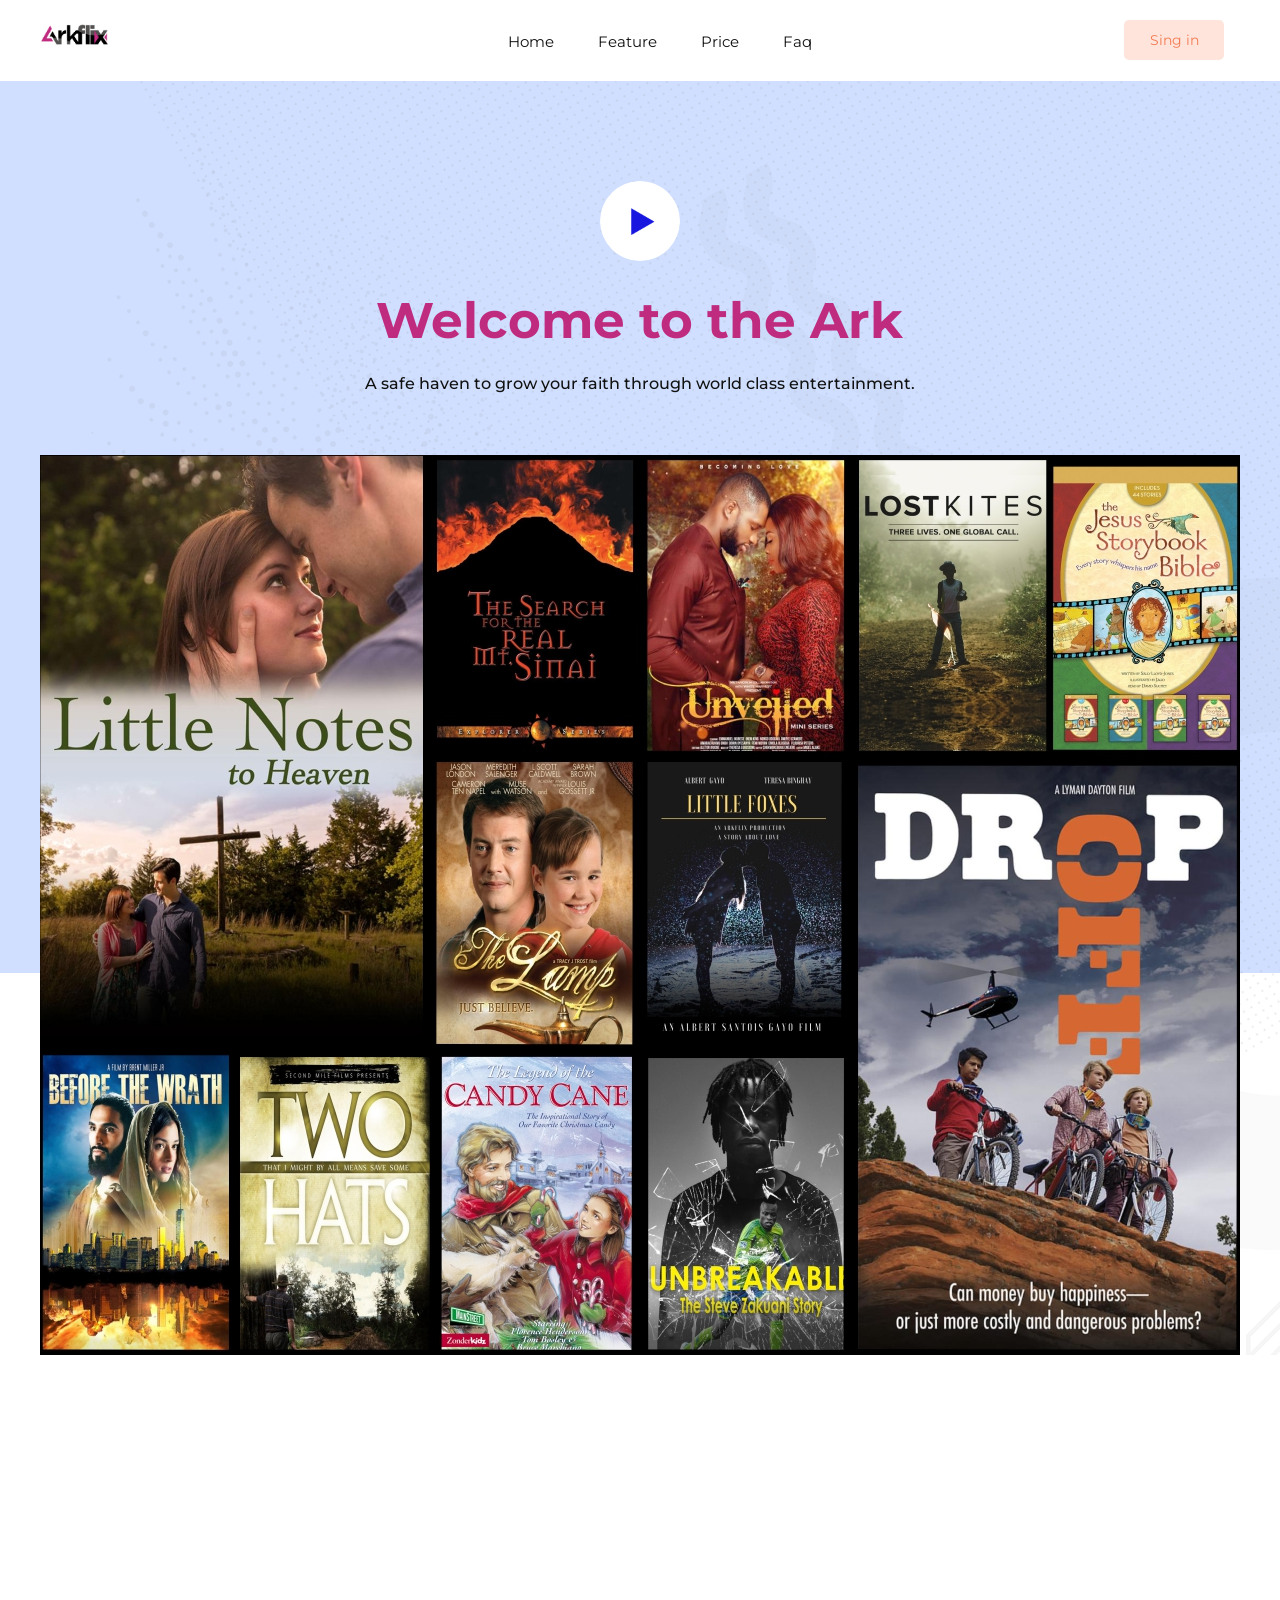
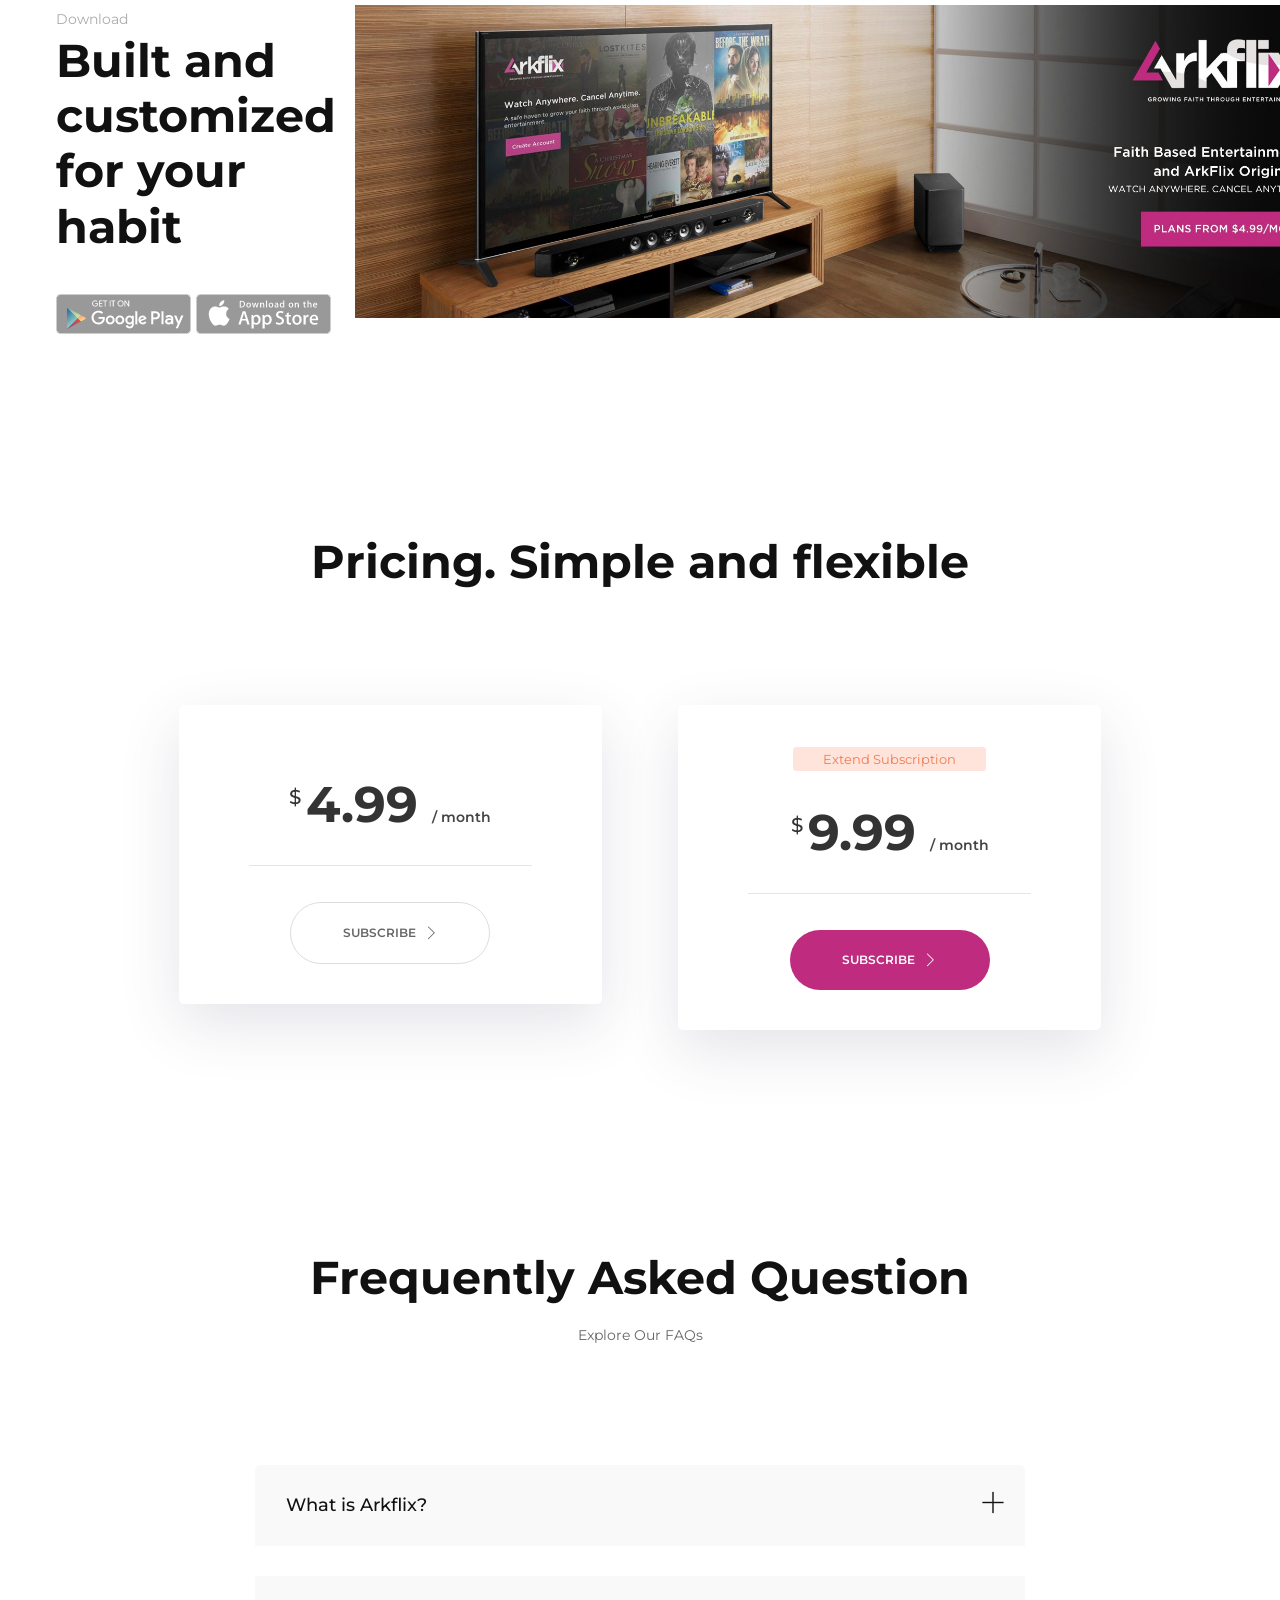
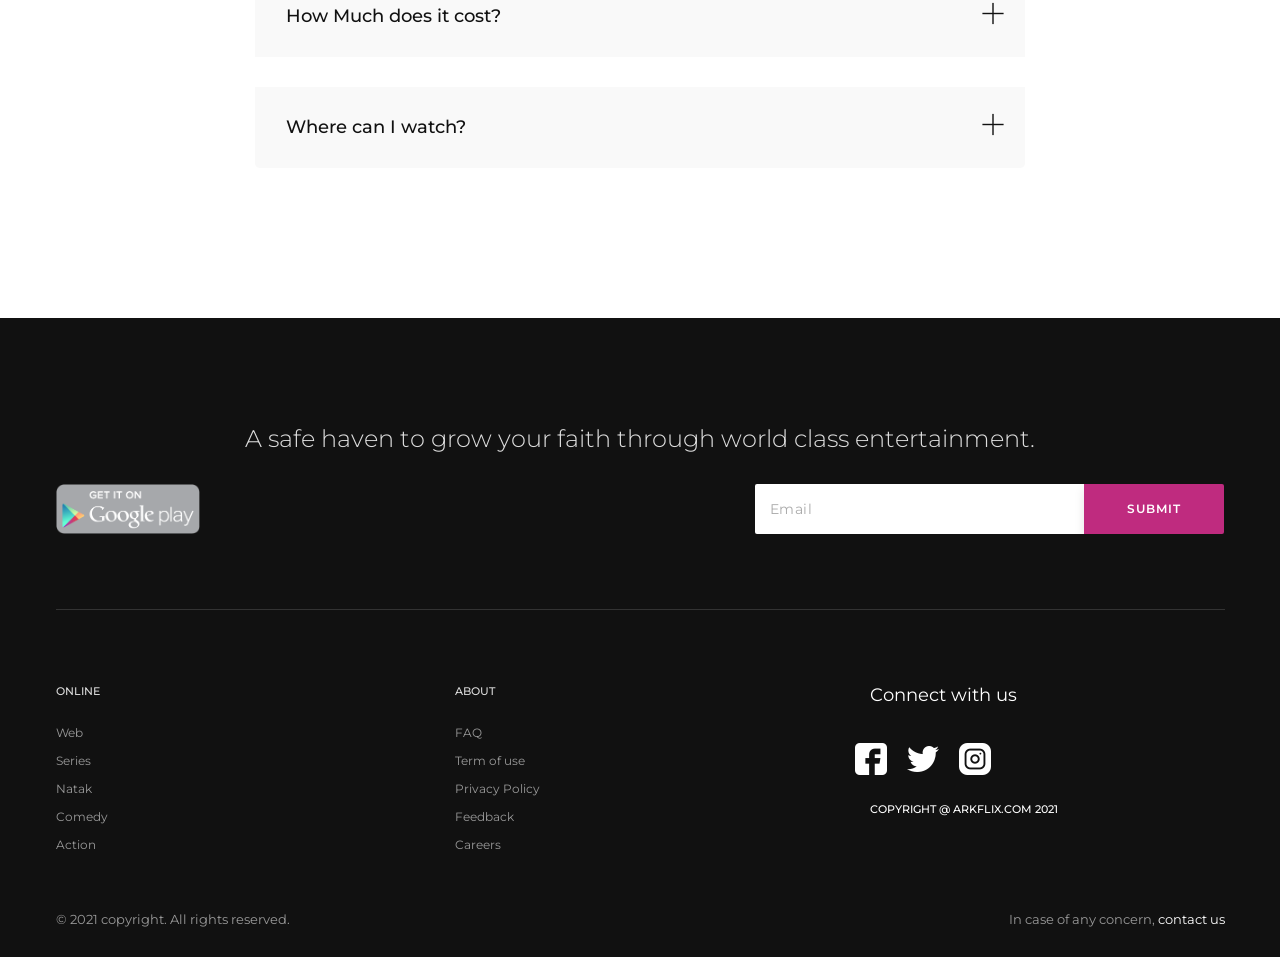
==== index.html @ c778c91f "arkflix frontend update first commit" ====
<!DOCTYPE html>
<html lang="en">

<!-- Mirrored from gloveswork.in/vstream/landing.html by HTTrack Website Copier/3.x [XR&CO'2014], Sat, 19 Sep 2020 07:42:12 GMT -->
<head>
    <meta charset="UTF-8">
    <meta name="viewport" content="width=device-width, initial-scale=1.0">
    <meta http-equiv="X-UA-Compatible" content="ie=edge">
    <title>ArkFlix - Welcome to the Ark</title>

    <link rel="stylesheet" href="css/themify-icons.css">
    <!-- Favicon icon -->
    <link rel="icon" type="image/png" sizes="16x16" href="images/ark/pp.jpg">
    <!-- Custom Stylesheet -->
    <link rel="stylesheet" href="css/style.css">
    <link rel="stylesheet" href="css/video-player.css">
</head>

<body>

    <div class="preloader"></div>
    <div class="backdrop"></div>

     

    <div class="main-wrapper">

        <!-- header wrapper -->
        <div class="header-wrapper posfixed">
            <div class="container">
                <div class="row">
                    <div class="col-lg-2 navbar p-0">
                        <a href="index.html" class="logo"><img src="images/ark/bw.png" alt="logo" class="light"><img src="images/ark/bw.png" alt="logo" class="dark"></a>
                        <button class="navbar-toggler" type="button" data-toggle="collapse"
                            data-target="#navbarNavDropdown" aria-controls="navbarNavDropdown"
                            aria-expanded="false" aria-label="Toggle navigation">
                            <span class="navbar-toggler-icon"></span>
                        </button>
                    </div>
                    <div class="col-lg-8 text-center navbar p-0">
                        <div class="collapse navbar-collapse" id="navbarNavDropdown">
                            <ul class="navbar-nav nav-menu style2 float-none text-center">
                                <li class="nav-item"><a class="nav-link scroll-tiger" href="#Banner">Home</a></li>
                                <li class="nav-item"><a class="nav-link scroll-tiger" href="#Feature">Feature</a></li>                                
                                <li class="nav-item"><a class="nav-link scroll-tiger" href="#Price">Price</a></li>
                                <!-- <li class="nav-item"><a class="nav-link scroll-tiger" href="#Feedback">Feedback</a></li> -->
                                <li class="nav-item"><a class="nav-link scroll-tiger" href="#Faq">Faq</a></li>
                            </ul>
                        </div>

                    </div>
                    <div class="col-lg-2 text-right">
                        <a href="signin.html" class="bttn">Sing in</a>
                    </div>
                </div>
            </div>
        </div>
        <!-- header wrapper -->

        <!-- banner wrapper -->
        <div class="banner-wraper text-center" id="Banner" style="background-image: url(images/landing-banner.png);">
            <div class="container ">
                <div class="row">
                    <div class="col-xl-8 offset-xl-2 text-center">
                        <a href="#" class="btn-video"><img src="images/icon142.png" alt="icon" class="play-bttn"></a>
                        <h2>Welcome to the Ark</h2>
                        <h4>A safe haven to grow your faith through world class entertainment.</h4>
                    </div>
                     
                </div>
            </div>
            <img src="images/ark/arkflixbg.jpg" alt="banner" class="banner-img">
        </div>
        <!-- banner wrapper -->

        <div class="service-wrapper" id="Feature">
           
            <div class="container">
                <div class="row pt150">
                    <div class="col-md-3 page-nav pt-0">
                        <span>Download</span>
                        <h2 class="mb-3">Built and customized for your habit</h2>
                       <img src="images/icons2.png" alt="image" class="mt-4">
                    </div>
                    <div class="col-md-9">
                        <img src="images/ark/footerbanner.jpg" alt="image" class="mobile-banner">
                    </div>
                </div>
            </div>
           
        </div>

        <div class="page-nav pt-0" id="Price">
            <div class="container">
                <div class="row">
                    <div class="col-sm-12 text-center">
                        <h2 class="mb-3">Pricing. Simple and flexible</h2>
                        
                    </div>
                </div>
            </div>
        </div>

        <div class="price-table">
            <div class="container">
                <div class="row">
                    
                    <div class="col-xl-5 col-lg-6 md-mb25 offset-xl-1">
                        <div class="price-tab text-center">
                            <span></span>
                            <h2><i>$</i>4.99 <b>/ month</b></h2>
                            <hr>
                            <p></p>
                            <a href="#" class="btn">Subscribe <i class="ti-angle-right"></i></a>
                        </div>
                    </div>
                    <div class="col-xl-5 col-lg-6">
                        <div class="price-tab text-center">
                            <span class="active">Extend Subscription</span>
                            <h2><i>$</i>9.99 <b>/ month</b></h2>
                            <hr>
                            <p></p>
                            <a href="#" class="btn active">Subscribe <i class="ti-angle-right"></i></a>
                        </div>
                    </div>
                </div>
            </div>
        </div>


        

        <!-- <div class="feedback-wrap" id="Feedback">
            <div class="container">
                <div class="row">
                    <img src="images/quote-left.png" alt="image" class="quote">
                    <div class="col-sm-10 offset-sm-1">
                        <div class="feedback-slider owl-carousel owl-theme">
                            <div class="owl-items">
                                <div class="feedback-div">
                                    <h4>Radhe is a singing prodigy determined to follow in the classical footsteps of his grandfather.Radhe is a singing prodigy determined to follow in the classical footsteps of his grandfather.</h4>
                                    <div class="avater">
                                        <img src="images/user-8.png" alt="user">
                                        <h6>Jeff Sigurdsson</h6>
                                        <span>Marketing Director</span>
                                    </div>
                                </div>
                            </div>
                            <div class="owl-items">
                                <div class="feedback-div">
                                    <h4>Radhe is a singing prodigy determined to follow in the classical footsteps of his grandfather.Radhe is a singing prodigy determined to follow in the classical footsteps of his grandfather.</h4>
                                    <div class="avater">
                                        <img src="images/user-8.png" alt="user">
                                        <h6>Jeff Sigurdsson</h6>
                                        <span>Marketing Director</span>
                                    </div>
                                </div>
                            </div>
                            <div class="owl-items">
                                <div class="feedback-div">
                                    <h4>Radhe is a singing prodigy determined to follow in the classical footsteps of his grandfather.Radhe is a singing prodigy determined to follow in the classical footsteps of his grandfather.</h4>
                                    <div class="avater">
                                        <img src="images/user-8.png" alt="user">
                                        <h6>Jeff Sigurdsson</h6>
                                        <span>Marketing Director</span>
                                    </div>
                                </div>
                            </div>
                        </div>
                    </div>
                    <div class="col-sm-10 offset-sm-1">
                        <h3 class="mb-4">Trusted by</h3>
                        <div class="row">
                            <div class="col-lg-2 col-md-4 col-sm-4 col-xs-6 brand-icon"><img src="images/b-2.png" alt="image"></div>
                            <div class="col-lg-2 col-md-4 col-sm-4 col-xs-6 brand-icon"><img src="images/b-3.png" alt="image"></div>
                            <div class="col-lg-2 col-md-4 col-sm-4 col-xs-6 brand-icon"><img src="images/b-4.png" alt="image"></div>
                            <div class="col-lg-2 col-md-4 col-sm-4 col-xs-6 brand-icon"><img src="images/b-5.png" alt="image"></div>
                            <div class="col-lg-2 col-md-4 col-sm-4 col-xs-6 brand-icon"><img src="images/b-6.png" alt="image"></div>
                            <div class="col-lg-2 col-md-4 col-sm-4 col-xs-6 brand-icon"><img src="images/b-2.png" alt="image"></div>
                        </div>
                    </div>
                </div>
            </div>
        </div> -->


        <div class="page-nav" id="Faq">
            <div class="container">
                <div class="row">
                    <div class="col-sm-12 text-center">
                        <h2 class="mb-3">Frequently Asked Question</h2>
                        <p>Explore Our FAQs</p>
                    </div>
                </div>
            </div>
        </div>

        <div class="faq-page">
            <div class="container">
                <div class="row justify-content-center">
                    <div class="col-xl-8">
                        <div id="accordion" class="accordion">
                          <div class="card">
                            <div class="card-header" id="headingOne">
                              <h5 class="mb-0">
                                <button class="btn btn-link collapsed" data-toggle="collapse" data-target="#collapseOne" aria-expanded="false" aria-controls="collapseOne">
                                  What is Arkflix?
                                </button>
                              </h5>
                            </div>

                            <div id="collapseOne" class="collapse" aria-labelledby="headingOne" data-parent="#accordion">
                              <div class="card-body">
                                <p>Arkflix is a streaming service that offers a wide variety of faith based award-winning TV shows, movies, kiddies, 
                                    documentaries, and more on thousands of internet-connected devices.
                                    You can watch as much as you want, whenever you want without a single commercial – 
                                    all for one low monthly price. </p>
                              </div>
                            </div>
                          </div>
                          <div class="card">
                            <div class="card-header" id="headingTwo">
                              <h5 class="mb-0">
                                <button class="btn btn-link collapsed" data-toggle="collapse" data-target="#collapseTwo" aria-expanded="false" aria-controls="collapseTwo">
                                  How Much does it cost?
                                </button>
                              </h5>
                            </div>
                            <div id="collapseTwo" class="collapse" aria-labelledby="headingTwo" data-parent="#accordion">
                              <div class="card-body">
                                <p>Watch Arkflix on your smartphone, tablet, Smart TV, laptop, or streaming device, all for one fixed monthly fee. 
                                    Plans range from ₦2,900 to ₦4,400 a month. No extra costs, no contracts.</p>
                              </div>
                            </div>
                          </div>
                          <div class="card">
                            <div class="card-header" id="headingFour">
                              <h5 class="mb-0">
                                <button class="btn btn-link collapsed" data-toggle="collapse" data-target="#collapseFour" aria-expanded="false" aria-controls="collapseFour">
                                 Where can I watch?
                                </button>
                              </h5>
                            </div>

                            <div id="collapseFour" class="collapse" aria-labelledby="headingFour" data-parent="#accordion">
                              <div class="card-body">
                                <p>Watch anywhere, anytime, on an unlimited number of devices. Sign in with your Arkflix account to 
                                    watch instantly on the web at arkflix.com from your personal 
                                    computer or on any internet-connected device that offers the Arkflix app, including smart TVs, 
                                    smartphones, 
                                    tablets, streaming media players and game consoles.<br>
                                    You can also download your favorite shows with the iOS or Android. 
                                    Use downloads to watch while you're on the go and without an internet connection. 
                                    Take Netflix with you anywhere.</p>
                              </div>
                            </div>
                          </div>
                          <!-- <div class="card">
                            <div class="card-header" id="headingFive">
                              <h5 class="mb-0">
                                <button class="btn btn-link collapsed" data-toggle="collapse" data-target="#collapseFive" aria-expanded="false" aria-controls="collapseFive">
                                  I have read and agree to the Privacy Policy and Terms &amp; Conditions*
                                </button>
                              </h5>
                            </div>

                            <div id="collapseFive" class="collapse" aria-labelledby="headingFive" data-parent="#accordion">
                              <div class="card-body">
                                <p>Anim pariatur cliche reprehenderit, enim eiusmod high life accusamus terry richardson ad squid. 3 wolf moon officia aute, non cupidatat skateboard dolor brunch. Food truck quinoa nesciunt laborum eiusmod. Brunch 3 wolf moon tempor, sunt aliqua put a bird on it squid single-origin coffee nulla assumenda shoreditch et. Nihil anim keffiyeh helvetica, craft beer labore wes anderson cred nesciunt sapiente ea proident. Ad vegan excepteur butcher vice lomo. Leggings occaecat craft beer farm-to-table, raw denim aesthetic synth nesciunt you probably haven't heard of them accusamus labore sustainable VHS.</p>
                              </div>
                            </div>
                          </div>
                          <div class="card">
                            <div class="card-header" id="headingSix">
                              <h5 class="mb-0">
                                <button class="btn btn-link collapsed" data-toggle="collapse" data-target="#collapseSix" aria-expanded="false" aria-controls="collapseSix">
                                  I have read and agree to the Privacy Policy and Terms &amp; Conditions*
                                </button>
                              </h5>
                            </div>

                            <div id="collapseSix" class="collapse" aria-labelledby="headingSix" data-parent="#accordion">
                              <div class="card-body">
                                <p>Anim pariatur cliche reprehenderit, enim eiusmod high life accusamus terry richardson ad squid. 3 wolf moon officia aute, non cupidatat skateboard dolor brunch. Food truck quinoa nesciunt laborum eiusmod. Brunch 3 wolf moon tempor, sunt aliqua put a bird on it squid single-origin coffee nulla assumenda shoreditch et. Nihil anim keffiyeh helvetica, craft beer labore wes anderson cred nesciunt sapiente ea proident. Ad vegan excepteur butcher vice lomo. Leggings occaecat craft beer farm-to-table, raw denim aesthetic synth nesciunt you probably haven't heard of them accusamus labore sustainable VHS.</p>
                              </div>
                            </div>
                          </div>
                          <div class="card">
                            <div class="card-header" id="headingThree">
                              <h5 class="mb-0">
                                <button class="btn btn-link collapsed" data-toggle="collapse" data-target="#collapseThree" aria-expanded="false" aria-controls="collapseThree">
                                  Stream that converts more visitors than any website.
                                </button>
                              </h5>
                            </div>
                            <div id="collapseThree" class="collapse" aria-labelledby="headingThree" data-parent="#accordion">
                              <div class="card-body">
                                <p>Anim pariatur cliche reprehenderit, enim eiusmod high life accusamus terry richardson ad squid. 3 wolf moon officia aute, non cupidatat skateboard dolor brunch. Food truck quinoa nesciunt laborum eiusmod. Brunch 3 wolf moon tempor, sunt aliqua put a bird on it squid single-origin coffee nulla assumenda shoreditch et. Nihil anim keffiyeh helvetica, craft beer labore wes anderson cred nesciunt sapiente ea proident. Ad vegan excepteur butcher vice lomo. Leggings occaecat craft beer farm-to-table, raw denim aesthetic synth nesciunt you probably haven't heard of them accusamus labore sustainable VHS.</p>
                              </div>
                            </div>
                          </div> -->
                        </div>
                    </div>
                </div>
            </div>
        </div>

        <!-- footer wrapper -->
        <div class="footer-wrapper">
            <div class="container">
                <div class="row">
                    <div class="col-sm-12 text-center">
                        <h4 class="mb-4">A safe haven to grow your faith through world class entertainment.</h4>
                    </div>
                    <div class="col-sm-6 text-left">
                        <img src="images/icon-21.png" alt="icon" class="icon-img"> 
                    </div>
                    <div class="col-sm-5 offset-sm-1 text-right">
                        <form action="#" class="mt-0">
                            <input type="text" placeholder="Email">
                            <button>Submit</button>
                        </form>                    
                    </div>
                    <div class="col-sm-12">
                        <div class="middle-footer">
                            <div class="row">
                                
                                <div class="col-md-4 col-lg-4 col-sm-6 col-xs-6 md-mb25">
                                    <h5>ONLINE</h5>
                                    <ul>
                                        <li><a href="#">Web</a></li>
                                        <li><a href="#">Series</a></li>
                                        <li><a href="#">Natak</a></li>
                                        <li><a href="#">Comedy</a></li>
                                        <li><a href="#">Action</a></li>
                                    </ul>
                                </div>
                                
                                <div class="col-md-4 col-lg-4 col-sm-6 col-xs-6">
                                    <h5>About</h5>
                                    <ul>
                                        <li><a href="#">FAQ</a></li>
                                        <li><a href="#">Term of use</a></li>
                                        <li><a href="#">Privacy Policy</a></li>
                                        <li><a href="#">Feedback</a></li>
                                        <li><a href="#">Careers</a></li>
                                    </ul>
                                </div>
                                <div class="col-md-4 col-lg-4 col-sm-6 col-xs-6">
									<div class="col-md-12">
										<h3 style="color:#FFFFFF;">Connect with us</h3>
										<br/>
									</div>
									<div> 
										<a href="https://web.facebook.com/Thearkflix-104206028269469" target="_blank"><img src="images/ark/f.png"></a> &nbsp;&nbsp;&nbsp;
										<a href="https://twitter.com/ArkflixOfficial" target="_blank"><img src="images/ark/t.png"></a> &nbsp;&nbsp;&nbsp;
										<a href="https://www.instagram.com/THEARKFLIX/" target="_blank"><img src="images/ark/y.png"></a>
									 
									</div>
									<div class="col-md-12"><br/>
										 <h5 style="color:#FFFFFF;">Copyright @ Arkflix.com 2021</h5>
									</div>
								</div>
                            </div>
                        </div>
                    </div>

                    <div class="col-sm-12 lower-footer"></div>
                    <div class="col-sm-6">
                        <p class="copyright-text">© 2021 copyright. All rights reserved.</p>
                    </div>
                    <div class="col-sm-6 text-right">
                        <p class="float-right copyright-text">In case of any concern, <a href="#">contact us</a></p>
                    </div>
                </div>
            </div>
        </div>
        <!-- footer wrapper -->

    </div>

    <div class="player-container lightbox" style="display: none">
        <a href="#" class="close-video-player btn-lightbox-close"><i class="ti-close"></i></a>
        <div class='player'>
            <video id='video' src='images/video1.mp4' playsinline></video>
                    <div class='play-btn-big'></div>
                    <div class='controls'>
                        <div class="time"><span class="time-current"></span><span class="time-total"></span></div>
                        <div class='progress'>
                            <div class='progress-filled'></div>
                        </div>
                        <div class='controls-main'>
                            <div class='controls-left'>
                                <div class='volume'>
                                    <div class='volume-btn loud'>
                                        <svg width="26" height="24" viewBox="0 0 26 24" fill="none" xmlns="http://www.w3.org/2000/svg">
                                            <path d="M6.75497 17.6928H2C0.89543 17.6928 0 16.7973 0 15.6928V8.30611C0 7.20152 0.895431 6.30611 2 6.30611H6.75504L13.9555 0.237289C14.6058 -0.310807 15.6 0.151473 15.6 1.00191V22.997C15.6 23.8475 14.6058 24.3098 13.9555 23.7617L6.75497 17.6928Z" transform="translate(0 0.000518799)" fill="white"/>
                                            <path id="volume-low" d="M0 9.87787C2.87188 9.87787 5.2 7.66663 5.2 4.93893C5.2 2.21124 2.87188 0 0 0V2C1.86563 2 3.2 3.41162 3.2 4.93893C3.2 6.46625 1.86563 7.87787 0 7.87787V9.87787Z" transform="translate(17.3333 7.44955)" fill="white"/>

                                            <path id="volume-high" d="M0 16.4631C4.78647 16.4631 8.66667 12.7777 8.66667 8.23157C8.66667 3.68539 4.78647 0 0 0V2C3.78022 2 6.66667 4.88577 6.66667 8.23157C6.66667 11.5773 3.78022 14.4631 0 14.4631V16.4631Z" transform="translate(17.3333 4.15689)" fill="white"/> 
                                    <path id="volume-off" d="M1.22565 0L0 1.16412L3.06413 4.0744L0 6.98471L1.22565 8.14883L4.28978 5.23853L7.35391 8.14883L8.57956 6.98471L5.51544 4.0744L8.57956 1.16412L7.35391 0L4.28978 2.91031L1.22565 0Z" transform="translate(17.3769 8.31403)" fill="white"/>
                                        </svg>

                                    </div>
                                    <div class='volume-slider'>
                                        <div class='volume-filled'></div>
                                    </div>
                                </div>
                            </div>
                            <div class='play-btn paused'></div>
                            <div class="controls-right">
                                <div class='speed'>
                                    <ul class='speed-list'>
                                        <li class='speed-item' data-speed='0.5'>0.5x</li>
                                        <li class='speed-item' data-speed='0.75'>0.75x</li>
                                        <li class='speed-item active' data-speed='1'>1x</li>
                                        <li class='speed-item' data-speed='1.5'>1.5x</li>
                                        <li class='speed-item' data-speed='2'>2x</li>
                                    </ul>
                                </div>
                                <div class='fullscreen'>
                                    <svg width="30" height="22" viewBox="0 0 30 22" fill="none" xmlns="http://www.w3.org/2000/svg">
            <path d="M0 0V-1.5H-1.5V0H0ZM0 18H-1.5V19.5H0V18ZM26 18V19.5H27.5V18H26ZM26 0H27.5V-1.5H26V0ZM1.5 6.54545V0H-1.5V6.54545H1.5ZM0 1.5H10.1111V-1.5H0V1.5ZM-1.5 11.4545V18H1.5V11.4545H-1.5ZM0 19.5H10.1111V16.5H0V19.5ZM24.5 11.4545V18H27.5V11.4545H24.5ZM26 16.5H15.8889V19.5H26V16.5ZM27.5 6.54545V0H24.5V6.54545H27.5ZM26 -1.5H15.8889V1.5H26V-1.5Z" transform="translate(2 2)" fill="white"/>
            </svg>

            </div>
            </div>

            </div>
            </div>
        </div>
    </div>

    

    <script src="js/plugin.js"></script>
    <script src="js/jquery.easing.1.3.js"></script>
    <script src="vendor/bootstrap/js/bootstrap.bundle.min.js"></script>
    <script src="js/scripts.js"></script>
    
</body>


<!-- Mirrored from gloveswork.in/vstream/landing.html by HTTrack Website Copier/3.x [XR&CO'2014], Sat, 19 Sep 2020 07:43:26 GMT -->
</html>
---- css/themify-icons.css ----
@font-face {
	font-family: 'themify';
	src:url('../fonts/themify9f24.eot?-fvbane');
	src:url('../fonts/themifyd41d.eot?#iefix-fvbane') format('embedded-opentype'),
		url('../fonts/themify9f24.woff?-fvbane') format('woff'),
		url('../fonts/themify9f24.ttf?-fvbane') format('truetype'),
		url('../fonts/themify9f24.svg?-fvbane#themify') format('svg');
	font-weight: normal;
	font-style: normal;

}

[class^="ti-"], [class*=" ti-"] {
	font-family: 'themify';
	speak: none;
	font-style: normal;
	font-weight: normal;
	font-variant: normal;
	text-transform: none;
	line-height: 1;
	font-size: 14px; 

	/* Better Font Rendering =========== */
	-webkit-font-smoothing: antialiased;
	-moz-osx-font-smoothing: grayscale;
}

.ti-wand:before {
	content: "\e600";
}
.ti-volume:before {
	content: "\e601";
}
.ti-user:before {
	content: "\e602";
}
.ti-unlock:before {
	content: "\e603";
}
.ti-unlink:before {
	content: "\e604";
}
.ti-trash:before {
	content: "\e605";
}
.ti-thought:before {
	content: "\e606";
}
.ti-target:before {
	content: "\e607";
}
.ti-tag:before {
	content: "\e608";
}
.ti-tablet:before {
	content: "\e609";
}
.ti-star:before {
	content: "\e60a";
}
.ti-spray:before {
	content: "\e60b";
}
.ti-signal:before {
	content: "\e60c";
}
.ti-shopping-cart:before {
	content: "\e60d";
}
.ti-shopping-cart-full:before {
	content: "\e60e";
}
.ti-settings:before {
	content: "\e60f";
}
.ti-search:before {
	content: "\e610";
}
.ti-zoom-in:before {
	content: "\e611";
}
.ti-zoom-out:before {
	content: "\e612";
}
.ti-cut:before {
	content: "\e613";
}
.ti-ruler:before {
	content: "\e614";
}
.ti-ruler-pencil:before {
	content: "\e615";
}
.ti-ruler-alt:before {
	content: "\e616";
}
.ti-bookmark:before {
	content: "\e617";
}
.ti-bookmark-alt:before {
	content: "\e618";
}
.ti-reload:before {
	content: "\e619";
}
.ti-plus:before {
	content: "\e61a";
}
.ti-pin:before {
	content: "\e61b";
}
.ti-pencil:before {
	content: "\e61c";
}
.ti-pencil-alt:before {
	content: "\e61d";
}
.ti-paint-roller:before {
	content: "\e61e";
}
.ti-paint-bucket:before {
	content: "\e61f";
}
.ti-na:before {
	content: "\e620";
}
.ti-mobile:before {
	content: "\e621";
}
.ti-minus:before {
	content: "\e622";
}
.ti-medall:before {
	content: "\e623";
}
.ti-medall-alt:before {
	content: "\e624";
}
.ti-marker:before {
	content: "\e625";
}
.ti-marker-alt:before {
	content: "\e626";
}
.ti-arrow-up:before {
	content: "\e627";
}
.ti-arrow-right:before {
	content: "\e628";
}
.ti-arrow-left:before {
	content: "\e629";
}
.ti-arrow-down:before {
	content: "\e62a";
}
.ti-lock:before {
	content: "\e62b";
}
.ti-location-arrow:before {
	content: "\e62c";
}
.ti-link:before {
	content: "\e62d";
}
.ti-layout:before {
	content: "\e62e";
}
.ti-layers:before {
	content: "\e62f";
}
.ti-layers-alt:before {
	content: "\e630";
}
.ti-key:before {
	content: "\e631";
}
.ti-import:before {
	content: "\e632";
}
.ti-image:before {
	content: "\e633";
}
.ti-heart:before {
	content: "\e634";
}
.ti-heart-broken:before {
	content: "\e635";
}
.ti-hand-stop:before {
	content: "\e636";
}
.ti-hand-open:before {
	content: "\e637";
}
.ti-hand-drag:before {
	content: "\e638";
}
.ti-folder:before {
	content: "\e639";
}
.ti-flag:before {
	content: "\e63a";
}
.ti-flag-alt:before {
	content: "\e63b";
}
.ti-flag-alt-2:before {
	content: "\e63c";
}
.ti-eye:before {
	content: "\e63d";
}
.ti-export:before {
	content: "\e63e";
}
.ti-exchange-vertical:before {
	content: "\e63f";
}
.ti-desktop:before {
	content: "\e640";
}
.ti-cup:before {
	content: "\e641";
}
.ti-crown:before {
	content: "\e642";
}
.ti-comments:before {
	content: "\e643";
}
.ti-comment:before {
	content: "\e644";
}
.ti-comment-alt:before {
	content: "\e645";
}
.ti-close:before {
	content: "\e646";
}
.ti-clip:before {
	content: "\e647";
}
.ti-angle-up:before {
	content: "\e648";
}
.ti-angle-right:before {
	content: "\e649";
}
.ti-angle-left:before {
	content: "\e64a";
}
.ti-angle-down:before {
	content: "\e64b";
}
.ti-check:before {
	content: "\e64c";
}
.ti-check-box:before {
	content: "\e64d";
}
.ti-camera:before {
	content: "\e64e";
}
.ti-announcement:before {
	content: "\e64f";
}
.ti-brush:before {
	content: "\e650";
}
.ti-briefcase:before {
	content: "\e651";
}
.ti-bolt:before {
	content: "\e652";
}
.ti-bolt-alt:before {
	content: "\e653";
}
.ti-blackboard:before {
	content: "\e654";
}
.ti-bag:before {
	content: "\e655";
}
.ti-move:before {
	content: "\e656";
}
.ti-arrows-vertical:before {
	content: "\e657";
}
.ti-arrows-horizontal:before {
	content: "\e658";
}
.ti-fullscreen:before {
	content: "\e659";
}
.ti-arrow-top-right:before {
	content: "\e65a";
}
.ti-arrow-top-left:before {
	content: "\e65b";
}
.ti-arrow-circle-up:before {
	content: "\e65c";
}
.ti-arrow-circle-right:before {
	content: "\e65d";
}
.ti-arrow-circle-left:before {
	content: "\e65e";
}
.ti-arrow-circle-down:before {
	content: "\e65f";
}
.ti-angle-double-up:before {
	content: "\e660";
}
.ti-angle-double-right:before {
	content: "\e661";
}
.ti-angle-double-left:before {
	content: "\e662";
}
.ti-angle-double-down:before {
	content: "\e663";
}
.ti-zip:before {
	content: "\e664";
}
.ti-world:before {
	content: "\e665";
}
.ti-wheelchair:before {
	content: "\e666";
}
.ti-view-list:before {
	content: "\e667";
}
.ti-view-list-alt:before {
	content: "\e668";
}
.ti-view-grid:before {
	content: "\e669";
}
.ti-uppercase:before {
	content: "\e66a";
}
.ti-upload:before {
	content: "\e66b";
}
.ti-underline:before {
	content: "\e66c";
}
.ti-truck:before {
	content: "\e66d";
}
.ti-timer:before {
	content: "\e66e";
}
.ti-ticket:before {
	content: "\e66f";
}
.ti-thumb-up:before {
	content: "\e670";
}
.ti-thumb-down:before {
	content: "\e671";
}
.ti-text:before {
	content: "\e672";
}
.ti-stats-up:before {
	content: "\e673";
}
.ti-stats-down:before {
	content: "\e674";
}
.ti-split-v:before {
	content: "\e675";
}
.ti-split-h:before {
	content: "\e676";
}
.ti-smallcap:before {
	content: "\e677";
}
.ti-shine:before {
	content: "\e678";
}
.ti-shift-right:before {
	content: "\e679";
}
.ti-shift-left:before {
	content: "\e67a";
}
.ti-shield:before {
	content: "\e67b";
}
.ti-notepad:before {
	content: "\e67c";
}
.ti-server:before {
	content: "\e67d";
}
.ti-quote-right:before {
	content: "\e67e";
}
.ti-quote-left:before {
	content: "\e67f";
}
.ti-pulse:before {
	content: "\e680";
}
.ti-printer:before {
	content: "\e681";
}
.ti-power-off:before {
	content: "\e682";
}
.ti-plug:before {
	content: "\e683";
}
.ti-pie-chart:before {
	content: "\e684";
}
.ti-paragraph:before {
	content: "\e685";
}
.ti-panel:before {
	content: "\e686";
}
.ti-package:before {
	content: "\e687";
}
.ti-music:before {
	content: "\e688";
}
.ti-music-alt:before {
	content: "\e689";
}
.ti-mouse:before {
	content: "\e68a";
}
.ti-mouse-alt:before {
	content: "\e68b";
}
.ti-money:before {
	content: "\e68c";
}
.ti-microphone:before {
	content: "\e68d";
}
.ti-menu:before {
	content: "\e68e";
}
.ti-menu-alt:before {
	content: "\e68f";
}
.ti-map:before {
	content: "\e690";
}
.ti-map-alt:before {
	content: "\e691";
}
.ti-loop:before {
	content: "\e692";
}
.ti-location-pin:before {
	content: "\e693";
}
.ti-list:before {
	content: "\e694";
}
.ti-light-bulb:before {
	content: "\e695";
}
.ti-Italic:before {
	content: "\e696";
}
.ti-info:before {
	content: "\e697";
}
.ti-infinite:before {
	content: "\e698";
}
.ti-id-badge:before {
	content: "\e699";
}
.ti-hummer:before {
	content: "\e69a";
}
.ti-home:before {
	content: "\e69b";
}
.ti-help:before {
	content: "\e69c";
}
.ti-headphone:before {
	content: "\e69d";
}
.ti-harddrives:before {
	content: "\e69e";
}
.ti-harddrive:before {
	content: "\e69f";
}
.ti-gift:before {
	content: "\e6a0";
}
.ti-game:before {
	content: "\e6a1";
}
.ti-filter:before {
	content: "\e6a2";
}
.ti-files:before {
	content: "\e6a3";
}
.ti-file:before {
	content: "\e6a4";
}
.ti-eraser:before {
	content: "\e6a5";
}
.ti-envelope:before {
	content: "\e6a6";
}
.ti-download:before {
	content: "\e6a7";
}
.ti-direction:before {
	content: "\e6a8";
}
.ti-direction-alt:before {
	content: "\e6a9";
}
.ti-dashboard:before {
	content: "\e6aa";
}
.ti-control-stop:before {
	content: "\e6ab";
}
.ti-control-shuffle:before {
	content: "\e6ac";
}
.ti-control-play:before {
	content: "\e6ad";
}
.ti-control-pause:before {
	content: "\e6ae";
}
.ti-control-forward:before {
	content: "\e6af";
}
.ti-control-backward:before {
	content: "\e6b0";
}
.ti-cloud:before {
	content: "\e6b1";
}
.ti-cloud-up:before {
	content: "\e6b2";
}
.ti-cloud-down:before {
	content: "\e6b3";
}
.ti-clipboard:before {
	content: "\e6b4";
}
.ti-car:before {
	content: "\e6b5";
}
.ti-calendar:before {
	content: "\e6b6";
}
.ti-book:before {
	content: "\e6b7";
}
.ti-bell:before {
	content: "\e6b8";
}
.ti-basketball:before {
	content: "\e6b9";
}
.ti-bar-chart:before {
	content: "\e6ba";
}
.ti-bar-chart-alt:before {
	content: "\e6bb";
}
.ti-back-right:before {
	content: "\e6bc";
}
.ti-back-left:before {
	content: "\e6bd";
}
.ti-arrows-corner:before {
	content: "\e6be";
}
.ti-archive:before {
	content: "\e6bf";
}
.ti-anchor:before {
	content: "\e6c0";
}
.ti-align-right:before {
	content: "\e6c1";
}
.ti-align-left:before {
	content: "\e6c2";
}
.ti-align-justify:before {
	content: "\e6c3";
}
.ti-align-center:before {
	content: "\e6c4";
}
.ti-alert:before {
	content: "\e6c5";
}
.ti-alarm-clock:before {
	content: "\e6c6";
}
.ti-agenda:before {
	content: "\e6c7";
}
.ti-write:before {
	content: "\e6c8";
}
.ti-window:before {
	content: "\e6c9";
}
.ti-widgetized:before {
	content: "\e6ca";
}
.ti-widget:before {
	content: "\e6cb";
}
.ti-widget-alt:before {
	content: "\e6cc";
}
.ti-wallet:before {
	content: "\e6cd";
}
.ti-video-clapper:before {
	content: "\e6ce";
}
.ti-video-camera:before {
	content: "\e6cf";
}
.ti-vector:before {
	content: "\e6d0";
}
.ti-themify-logo:before {
	content: "\e6d1";
}
.ti-themify-favicon:before {
	content: "\e6d2";
}
.ti-themify-favicon-alt:before {
	content: "\e6d3";
}
.ti-support:before {
	content: "\e6d4";
}
.ti-stamp:before {
	content: "\e6d5";
}
.ti-split-v-alt:before {
	content: "\e6d6";
}
.ti-slice:before {
	content: "\e6d7";
}
.ti-shortcode:before {
	content: "\e6d8";
}
.ti-shift-right-alt:before {
	content: "\e6d9";
}
.ti-shift-left-alt:before {
	content: "\e6da";
}
.ti-ruler-alt-2:before {
	content: "\e6db";
}
.ti-receipt:before {
	content: "\e6dc";
}
.ti-pin2:before {
	content: "\e6dd";
}
.ti-pin-alt:before {
	content: "\e6de";
}
.ti-pencil-alt2:before {
	content: "\e6df";
}
.ti-palette:before {
	content: "\e6e0";
}
.ti-more:before {
	content: "\e6e1";
}
.ti-more-alt:before {
	content: "\e6e2";
}
.ti-microphone-alt:before {
	content: "\e6e3";
}
.ti-magnet:before {
	content: "\e6e4";
}
.ti-line-double:before {
	content: "\e6e5";
}
.ti-line-dotted:before {
	content: "\e6e6";
}
.ti-line-dashed:before {
	content: "\e6e7";
}
.ti-layout-width-full:before {
	content: "\e6e8";
}
.ti-layout-width-default:before {
	content: "\e6e9";
}
.ti-layout-width-default-alt:before {
	content: "\e6ea";
}
.ti-layout-tab:before {
	content: "\e6eb";
}
.ti-layout-tab-window:before {
	content: "\e6ec";
}
.ti-layout-tab-v:before {
	content: "\e6ed";
}
.ti-layout-tab-min:before {
	content: "\e6ee";
}
.ti-layout-slider:before {
	content: "\e6ef";
}
.ti-layout-slider-alt:before {
	content: "\e6f0";
}
.ti-layout-sidebar-right:before {
	content: "\e6f1";
}
.ti-layout-sidebar-none:before {
	content: "\e6f2";
}
.ti-layout-sidebar-left:before {
	content: "\e6f3";
}
.ti-layout-placeholder:before {
	content: "\e6f4";
}
.ti-layout-menu:before {
	content: "\e6f5";
}
.ti-layout-menu-v:before {
	content: "\e6f6";
}
.ti-layout-menu-separated:before {
	content: "\e6f7";
}
.ti-layout-menu-full:before {
	content: "\e6f8";
}
.ti-layout-media-right-alt:before {
	content: "\e6f9";
}
.ti-layout-media-right:before {
	content: "\e6fa";
}
.ti-layout-media-overlay:before {
	content: "\e6fb";
}
.ti-layout-media-overlay-alt:before {
	content: "\e6fc";
}
.ti-layout-media-overlay-alt-2:before {
	content: "\e6fd";
}
.ti-layout-media-left-alt:before {
	content: "\e6fe";
}
.ti-layout-media-left:before {
	content: "\e6ff";
}
.ti-layout-media-center-alt:before {
	content: "\e700";
}
.ti-layout-media-center:before {
	content: "\e701";
}
.ti-layout-list-thumb:before {
	content: "\e702";
}
.ti-layout-list-thumb-alt:before {
	content: "\e703";
}
.ti-layout-list-post:before {
	content: "\e704";
}
.ti-layout-list-large-image:before {
	content: "\e705";
}
.ti-layout-line-solid:before {
	content: "\e706";
}
.ti-layout-grid4:before {
	content: "\e707";
}
.ti-layout-grid3:before {
	content: "\e708";
}
.ti-layout-grid2:before {
	content: "\e709";
}
.ti-layout-grid2-thumb:before {
	content: "\e70a";
}
.ti-layout-cta-right:before {
	content: "\e70b";
}
.ti-layout-cta-left:before {
	content: "\e70c";
}
.ti-layout-cta-center:before {
	content: "\e70d";
}
.ti-layout-cta-btn-right:before {
	content: "\e70e";
}
.ti-layout-cta-btn-left:before {
	content: "\e70f";
}
.ti-layout-column4:before {
	content: "\e710";
}
.ti-layout-column3:before {
	content: "\e711";
}
.ti-layout-column2:before {
	content: "\e712";
}
.ti-layout-accordion-separated:before {
	content: "\e713";
}
.ti-layout-accordion-merged:before {
	content: "\e714";
}
.ti-layout-accordion-list:before {
	content: "\e715";
}
.ti-ink-pen:before {
	content: "\e716";
}
.ti-info-alt:before {
	content: "\e717";
}
.ti-help-alt:before {
	content: "\e718";
}
.ti-headphone-alt:before {
	content: "\e719";
}
.ti-hand-point-up:before {
	content: "\e71a";
}
.ti-hand-point-right:before {
	content: "\e71b";
}
.ti-hand-point-left:before {
	content: "\e71c";
}
.ti-hand-point-down:before {
	content: "\e71d";
}
.ti-gallery:before {
	content: "\e71e";
}
.ti-face-smile:before {
	content: "\e71f";
}
.ti-face-sad:before {
	content: "\e720";
}
.ti-credit-card:before {
	content: "\e721";
}
.ti-control-skip-forward:before {
	content: "\e722";
}
.ti-control-skip-backward:before {
	content: "\e723";
}
.ti-control-record:before {
	content: "\e724";
}
.ti-control-eject:before {
	content: "\e725";
}
.ti-comments-smiley:before {
	content: "\e726";
}
.ti-brush-alt:before {
	content: "\e727";
}
.ti-youtube:before {
	content: "\e728";
}
.ti-vimeo:before {
	content: "\e729";
}
.ti-twitter-alt:before {
	content: "\e72a";
}
.ti-time:before {
	content: "\e72b";
}
.ti-tumblr:before {
	content: "\e72c";
}
.ti-skype:before {
	content: "\e72d";
}
.ti-share:before {
	content: "\e72e";
}
.ti-share-alt:before {
	content: "\e72f";
}
.ti-rocket:before {
	content: "\e730";
}
.ti-pinterest:before {
	content: "\e731";
}
.ti-new-window:before {
	content: "\e732";
}
.ti-microsoft:before {
	content: "\e733";
}
.ti-list-ol:before {
	content: "\e734";
}
.ti-linkedin:before {
	content: "\e735";
}
.ti-layout-sidebar-2:before {
	content: "\e736";
}
.ti-layout-grid4-alt:before {
	content: "\e737";
}
.ti-layout-grid3-alt:before {
	content: "\e738";
}
.ti-layout-grid2-alt:before {
	content: "\e739";
}
.ti-layout-column4-alt:before {
	content: "\e73a";
}
.ti-layout-column3-alt:before {
	content: "\e73b";
}
.ti-layout-column2-alt:before {
	content: "\e73c";
}
.ti-instagram:before {
	content: "\e73d";
}
.ti-google:before {
	content: "\e73e";
}
.ti-github:before {
	content: "\e73f";
}
.ti-flickr:before {
	content: "\e740";
}
.ti-facebook:before {
	content: "\e741";
}
.ti-dropbox:before {
	content: "\e742";
}
.ti-dribbble:before {
	content: "\e743";
}
.ti-apple:before {
	content: "\e744";
}
.ti-android:before {
	content: "\e745";
}
.ti-save:before {
	content: "\e746";
}
.ti-save-alt:before {
	content: "\e747";
}
.ti-yahoo:before {
	content: "\e748";
}
.ti-wordpress:before {
	content: "\e749";
}
.ti-vimeo-alt:before {
	content: "\e74a";
}
.ti-twitter-alt:before {
	content: "\e74b";
}
.ti-tumblr-alt:before {
	content: "\e74c";
}
.ti-trello:before {
	content: "\e74d";
}
.ti-stack-overflow:before {
	content: "\e74e";
}
.ti-soundcloud:before {
	content: "\e74f";
}
.ti-sharethis:before {
	content: "\e750";
}
.ti-sharethis-alt:before {
	content: "\e751";
}
.ti-reddit:before {
	content: "\e752";
}
.ti-pinterest-alt:before {
	content: "\e753";
}
.ti-microsoft-alt:before {
	content: "\e754";
}
.ti-linux:before {
	content: "\e755";
}
.ti-jsfiddle:before {
	content: "\e756";
}
.ti-joomla:before {
	content: "\e757";
}
.ti-html5:before {
	content: "\e758";
}
.ti-flickr-alt:before {
	content: "\e759";
}
.ti-email:before {
	content: "\e75a";
}
.ti-drupal:before {
	content: "\e75b";
}
.ti-dropbox-alt:before {
	content: "\e75c";
}
.ti-css3:before {
	content: "\e75d";
}
.ti-rss:before {
	content: "\e75e";
}
.ti-rss-alt:before {
	content: "\e75f";
}
---- css/style.css ----
@charset "UTF-8";
/*-----------------------------------------------------------
    Theme Name: Starapp
    Theme URI: http://html.aonecolor.com/Starapp/
    Description: Mobile Template
    Version: 1.0.0
-------------------------------------------------------------*/
/*-----------------------------------------------------------
    Table of Content: 


    2. Bootstrap CSS
    1. Abstract
    3. Base
    4. Component
    5. Pages
    7. Header
    8. Footer



*/
@import url("https://fonts.googleapis.com/css2?family=Montserrat:wght@400;500;600;700&amp;display=swap");
@import "../vendor/owl-carousel/css/owl.carousel.min.css";
@import "../vendor/owl-carousel/css/owl.theme.default.css";
.theme-dark {
  background-color: #1a2236;
}
.theme-dark .app-content {
  background-color: #1a2236;
}
.theme-dark .app-content:before {
  background-color: rgba(0, 0, 0, 0.9);
}
.theme-dark .card {
  background-color: #293145 !important;
}
.theme-dark .app-footer {
  background-color: #293145 !important;
  border-top: 0;
}
.theme-dark .app-footer i {
  color: #fff;
}
.theme-dark .app-header .logo svg path {
  fill: #fff;
}
.theme-dark .app-header .menu-icon i {
  color: #fff;
}
.theme-dark h1, .theme-dark h2, .theme-dark h3, .theme-dark h4, .theme-dark h5, .theme-dark h6, .theme-dark .h1, .theme-dark .h2, .theme-dark .h3, .theme-dark .h4, .theme-dark .h5, .theme-dark .h6 {
  color: #fff !important;
}

.color-theme-red {
  ---theme-color: #ff3b30;
  ---theme-color-rgb: 255, 59, 48;
  ---theme-color-shade: #ff1407;
  ---theme-color-tint: #ff6259 ;
}

.color-theme-green {
  ---theme-color: #4cd964;
  ---theme-color-rgb: 76, 217, 100;
  ---theme-color-shade: #2cd048;
  ---theme-color-tint: #6ee081 ;
}

.color-theme-blue {
  ---theme-color: #05f;
  ---theme-color-rgb: 33, 150, 243;
  ---theme-color-shade: #09f;
  ---theme-color-tint: #BF2B7F;
}

.color-theme-pink {
  ---theme-color: #ff2d55;
  ---theme-color-rgb: 255, 45, 85;
  ---theme-color-shade: #ff0434;
  ---theme-color-tint: #ff5676 ;
}

.color-theme-yellow {
  ---theme-color: #ffcc00;
  ---theme-color-rgb: 255, 204, 0;
  ---theme-color-shade: #d6ab00;
  ---theme-color-tint: #ffd429 ;
}

.color-theme-orange {
  ---theme-color: #ff9500;
  ---theme-color-rgb: 255, 149, 0;
  ---theme-color-shade: #d67d00;
  ---theme-color-tint: #ffa629 ;
}

.color-theme-purple {
  ---theme-color: #9c27b0;
  ---theme-color-rgb: 156, 39, 176;
  ---theme-color-shade: #7e208f;
  ---theme-color-tint: #b92fd1 ;
}

.color-theme-deeppurple {
  ---theme-color: #673ab7;
  ---theme-color-rgb: 103, 58, 183;
  ---theme-color-shade: #563098;
  ---theme-color-tint: #7c52c8 ;
}

.color-theme-lightblue {
  ---theme-color: #5ac8fa;
  ---theme-color-rgb: 90, 200, 250;
  ---theme-color-shade: #32bbf9;
  ---theme-color-tint: #82d5fb ;
}

.color-theme-teal {
  ---theme-color: #009688;
  ---theme-color-rgb: 0, 150, 136;
  ---theme-color-shade: #006d63;
  ---theme-color-tint: #00bfad ;
}

.color-theme-lime {
  ---theme-color: #cddc39;
  ---theme-color-rgb: 205, 220, 57;
  ---theme-color-shade: #bac923;
  ---theme-color-tint: #d6e25c ;
}

.color-theme-deeporange {
  ---theme-color: #ff6b22;
  ---theme-color-rgb: 255, 107, 34;
  ---theme-color-shade: #f85200;
  ---theme-color-tint: #ff864b ;
}

.color-theme-gray {
  ---theme-color: #8e8e93;
  ---theme-color-rgb: 142, 142, 147;
  ---theme-color-shade: #79797f;
  ---theme-color-tint: #a3a3a7 ;
}

.color-theme-white {
  ---theme-color: #ffffff;
  ---theme-color-rgb: 255, 255, 255;
  ---theme-color-shade: #ebebeb;
  ---theme-color-tint: #ffffff ;
}

.color-theme-black {
  ---theme-color: #000000;
  ---theme-color-rgb: 0, 0, 0;
  ---theme-color-shade: #000000;
  ---theme-color-tint: #141414 ;
}

.color-theme-brown {
  ---theme-color: #5d463d;
  ---theme-color-rgb: 255, 107, 34;
  ---theme-color-shade: #5d463d;
  ---theme-color-tint: #5d463d ;
}

.color-theme-darkgreen {
  ---theme-color: #228B22;
  ---theme-color-rgb: 142, 142, 147;
  ---theme-color-shade: #79797f;
  ---theme-color-tint: #a3a3a7 ;
}

.color-theme-deeppink {
  ---theme-color: #12baaf;
  ---theme-color-rgb: 255, 255, 255;
  ---theme-color-shade: #6ae2da;
  ---theme-color-tint: #6ae2da ;
}

.color-theme-darkorchid {
  ---theme-color: #9932cc;
  ---theme-color-rgb: 0, 0, 0;
  ---theme-color-shade: #000000;
  ---theme-color-tint: #141414 ;
}

.inter-font {
  font-family: "Inter", sans-serif;
}

.mont-font {
  font-family: "Montserrat", sans-serif;
}

.lato-font {
  font-family: "Lato", sans-serif;
}

.dm-font {
  font-family: "DM Serif Display", serif;
}

.play-font {
  font-family: "Playfair Display", serif;
}

/*!
 * Bootstrap v4.4.1 (https://getbootstrap.com/)
 * Copyright 2011-2019 The Bootstrap Authors
 * Copyright 2011-2019 Twitter, Inc.
 * Licensed under MIT (https://github.com/twbs/bootstrap/blob/master/LICENSE)
 */
:root {
  --blue: #007bff;
  --indigo: #6610f2;
  --purple: #6f42c1;
  --pink: #e83e8c;
  --red: #dc3545;
  --orange: #fd7e14;
  --yellow: #ffc107;
  --green: #28a745;
  --teal: #20c997;
  --cyan: #17a2b8;
  --white: #fff;
  --gray: #6c757d;
  --gray-dark: #343a40;
  --primary: #BF2B7F;
  --secondary: #673BB7;
  --success: #10d876;
  --info: #2754e6;
  --warning: #FE9431;
  --danger: #E50202;
  --light: #f7f7f7;
  --dark: #343a40;
  --breakpoint-xs: 0;
  --breakpoint-sm: 576px;
  --breakpoint-md: 768px;
  --breakpoint-lg: 992px;
  --breakpoint-xl: 1200px;
  --breakpoint-xxl: 1400;
  --font-family-sans-serif: -apple-system, BlinkMacSystemFont, "Segoe UI", Roboto, "Helvetica Neue", Arial, "Noto Sans", sans-serif, "Apple Color Emoji", "Segoe UI Emoji", "Segoe UI Symbol", "Noto Color Emoji";
  --font-family-monospace: SFMono-Regular, Menlo, Monaco, Consolas, "Liberation Mono", "Courier New", monospace;
}

*,
*::before,
*::after {
  box-sizing: border-box;
}

html {
  font-family: sans-serif;
  line-height: 1.15;
  -webkit-text-size-adjust: 100%;
  -webkit-tap-highlight-color: rgba(0, 0, 0, 0);
}

article, aside, figcaption, figure, footer, header, hgroup, main, nav, section {
  display: block;
}

body {
  margin: 0;
  font-family: -apple-system, BlinkMacSystemFont, "Segoe UI", Roboto, "Helvetica Neue", Arial, "Noto Sans", sans-serif, "Apple Color Emoji", "Segoe UI Emoji", "Segoe UI Symbol", "Noto Color Emoji";
  font-size: 1rem;
  font-weight: 400;
  line-height: 1.5;
  color: #BF2B7F;
  text-align: left;
  background-color: #fff;
}

[tabindex="-1"]:focus:not(:focus-visible) {
  outline: 0 !important;
}

hr {
  box-sizing: content-box;
  height: 0;
  overflow: visible;
}

h1, h2, h3, h4, h5, h6 {
  margin-top: 0;
  margin-bottom: 0.5rem;
}

p {
  margin-top: 0;
  margin-bottom: 1rem;
}

abbr[title],
abbr[data-original-title] {
  text-decoration: underline;
  text-decoration: underline dotted;
  cursor: help;
  border-bottom: 0;
  text-decoration-skip-ink: none;
}

address {
  margin-bottom: 1rem;
  font-style: normal;
  line-height: inherit;
}

ol,
ul,
dl {
  margin-top: 0;
  margin-bottom: 1rem;
}

ol ol,
ul ul,
ol ul,
ul ol {
  margin-bottom: 0;
}

dt {
  font-weight: 700;
}

dd {
  margin-bottom: 0.5rem;
  margin-left: 0;
}

blockquote {
  margin: 0 0 1rem;
}

b,
strong {
  font-weight: bolder;
}

small {
  font-size: 80%;
}

sub,
sup {
  position: relative;
  font-size: 75%;
  line-height: 0;
  vertical-align: baseline;
}

sub {
  bottom: -0.25em;
}

sup {
  top: -0.5em;
}

a {
  color: #BF2B7F;
  text-decoration: none;
  background-color: transparent;
}
a:hover {
  color: #BF2B7F;
  text-decoration: underline;
}

a:not([href]) {
  color: inherit;
  text-decoration: none;
}
a:not([href]):hover {
  color: inherit;
  text-decoration: none;
}

pre,
code,
kbd,
samp {
  font-family: SFMono-Regular, Menlo, Monaco, Consolas, "Liberation Mono", "Courier New", monospace;
  font-size: 1em;
}

pre {
  margin-top: 0;
  margin-bottom: 1rem;
  overflow: auto;
}

figure {
  margin: 0 0 1rem;
}

img {
  vertical-align: middle;
  border-style: none;
}

svg {
  overflow: hidden;
  vertical-align: middle;
}

table {
  border-collapse: collapse;
}

caption {
  padding-top: 0.75rem;
  padding-bottom: 0.75rem;
  color: #AEAED5;
  text-align: left;
  caption-side: bottom;
}

th {
  text-align: inherit;
}

label {
  display: inline-block;
  margin-bottom: 0.5rem;
}

button {
  border-radius: 0;
}

button:focus {
  outline: 1px dotted;
  outline: 5px auto -webkit-focus-ring-color;
}

input,
button,
select,
optgroup,
textarea {
  margin: 0;
  font-family: inherit;
  font-size: inherit;
  line-height: inherit;
}

button,
input {
  overflow: visible;
}

button,
select {
  text-transform: none;
}

select {
  word-wrap: normal;
}

button,
[type=button],
[type=reset],
[type=submit] {
  -webkit-appearance: button;
}

button:not(:disabled),
[type=button]:not(:disabled),
[type=reset]:not(:disabled),
[type=submit]:not(:disabled) {
  cursor: pointer;
}

button::-moz-focus-inner,
[type=button]::-moz-focus-inner,
[type=reset]::-moz-focus-inner,
[type=submit]::-moz-focus-inner {
  padding: 0;
  border-style: none;
}

input[type=radio],
input[type=checkbox] {
  box-sizing: border-box;
  padding: 0;
}

input[type=date],
input[type=time],
input[type=datetime-local],
input[type=month] {
  -webkit-appearance: listbox;
}

textarea {
  overflow: auto;
  resize: vertical;
}

fieldset {
  min-width: 0;
  padding: 0;
  margin: 0;
  border: 0;
}

legend {
  display: block;
  width: 100%;
  max-width: 100%;
  padding: 0;
  margin-bottom: 0.5rem;
  font-size: 1.5rem;
  line-height: inherit;
  color: inherit;
  white-space: normal;
}

progress {
  vertical-align: baseline;
}

[type=number]::-webkit-inner-spin-button,
[type=number]::-webkit-outer-spin-button {
  height: auto;
}

[type=search] {
  outline-offset: -2px;
  -webkit-appearance: none;
}

[type=search]::-webkit-search-decoration {
  -webkit-appearance: none;
}

::-webkit-file-upload-button {
  font: inherit;
  -webkit-appearance: button;
}

output {
  display: inline-block;
}

summary {
  display: list-item;
  cursor: pointer;
}

template {
  display: none;
}

[hidden] {
  display: none !important;
}

h1, h2, h3, h4, h5, h6,
.h1, .h2, .h3, .h4, .h5, .h6 {
  margin-bottom: 0.5rem;
  font-weight: 400;
  line-height: 1.2;
  color: #111;
}

h1, .h1 {
  font-size: 1.5rem;
}

h2, .h2 {
  font-size: 1.25rem;
}

h3, .h3 {
  font-size: 1.125rem;
}

h4, .h4 {
  font-size: 1rem;
}

h5, .h5 {
  font-size: 0.875rem;
}

h6, .h6 {
  font-size: 0.75rem;
}

.lead {
  font-size: 1.25rem;
  font-weight: 300;
}

.display-1 {
  font-size: 4.375rem;
  font-weight: 300;
  line-height: 1.2;
}

.display-2 {
  font-size: 3.5rem;
  font-weight: 300;
  line-height: 1.2;
}

.display-3 {
  font-size: 2.625rem;
  font-weight: 300;
  line-height: 1.2;
}

.display-4 {
  font-size: 2.125rem;
  font-weight: 300;
  line-height: 1.2;
}

hr {
  margin-top: 1rem;
  margin-bottom: 1rem;
  border: 0;
  border-top: 1px solid rgba(0, 0, 0, 0.1);
}

small,
.small {
  font-size: 80%;
  font-weight: 400;
}

mark,
.mark {
  padding: 0.2em;
  background-color: #fcf8e3;
}

.list-unstyled {
  padding-left: 0;
  list-style: none;
}

.list-inline {
  padding-left: 0;
  list-style: none;
}

.list-inline-item {
  display: inline-block;
}
.list-inline-item:not(:last-child) {
  margin-right: 0.5rem;
}

.initialism {
  font-size: 90%;
  text-transform: uppercase;
}

.blockquote {
  margin-bottom: 1rem;
  font-size: 1.25rem;
}

.blockquote-footer {
  display: block;
  font-size: 80%;
  color: #6c757d;
}
.blockquote-footer::before {
  content: "— ";
}

.img-fluid {
  max-width: 100%;
  height: auto;
}

.img-thumbnail {
  padding: 0.25rem;
  background-color: #fff;
  border: 1px solid #dee2e6;
  border-radius: 0.25rem;
  max-width: 100%;
  height: auto;
}

.figure {
  display: inline-block;
}

.figure-img {
  margin-bottom: 0.5rem;
  line-height: 1;
}

.figure-caption {
  font-size: 90%;
  color: #6c757d;
}

code {
  font-size: 87.5%;
  color: #e83e8c;
  word-wrap: break-word;
}
a > code {
  color: inherit;
}

kbd {
  padding: 0.2rem 0.4rem;
  font-size: 87.5%;
  color: #fff;
  background-color: #212529;
  border-radius: 0.2rem;
}
kbd kbd {
  padding: 0;
  font-size: 100%;
  font-weight: 700;
}

pre {
  display: block;
  font-size: 87.5%;
  color: #212529;
}
pre code {
  font-size: inherit;
  color: inherit;
  word-break: normal;
}

.pre-scrollable {
  max-height: 340px;
  overflow-y: scroll;
}

.container {
  width: 100%;
  padding-right: 15px;
  padding-left: 15px;
  margin-right: auto;
  margin-left: auto;
}
@media (min-width: 576px) {
  .container {
    max-width: 540px;
  }
}
@media (min-width: 768px) {
  .container {
    max-width: 720px;
  }
}
@media (min-width: 992px) {
  .container {
    max-width: 960px;
  }
}
@media (min-width: 1200px) {
  .container {
    max-width: 1199px;
  }
}

.container-fluid, .container-xl, .container-lg, .container-md, .container-sm {
  width: 100%;
  padding-right: 15px;
  padding-left: 15px;
  margin-right: auto;
  margin-left: auto;
}

@media (min-width: 576px) {
  .container-sm, .container {
    max-width: 540px;
  }
}
@media (min-width: 768px) {
  .container-md, .container-sm, .container {
    max-width: 720px;
  }
}
@media (min-width: 992px) {
  .container-lg, .container-md, .container-sm, .container {
    max-width: 960px;
  }
}
@media (min-width: 1200px) {
  .container-xl, .container-lg, .container-md, .container-sm, .container {
    max-width: 1199px;
  }
}
.row {
  display: flex;
  flex-wrap: wrap;
  margin-right: -15px;
  margin-left: -15px;
}

.no-gutters {
  margin-right: 0;
  margin-left: 0;
}
.no-gutters > .col,
.no-gutters > [class*=col-] {
  padding-right: 0;
  padding-left: 0;
}

.col-xxl,
.col-xxl-auto, .col-xxl-12, .col-xxl-11, .col-xxl-10, .col-xxl-9, .col-xxl-8, .col-xxl-7, .col-xxl-6, .col-xxl-5, .col-xxl-4, .col-xxl-3, .col-xxl-2, .col-xxl-1, .col-xl,
.col-xl-auto, .col-xl-12, .col-xl-11, .col-xl-10, .col-xl-9, .col-xl-8, .col-xl-7, .col-xl-6, .col-xl-5, .col-xl-4, .col-xl-3, .col-xl-2, .col-xl-1, .col-lg,
.col-lg-auto, .col-lg-12, .col-lg-11, .col-lg-10, .col-lg-9, .col-lg-8, .col-lg-7, .col-lg-6, .col-lg-5, .col-lg-4, .col-lg-3, .col-lg-2, .col-lg-1, .col-md,
.col-md-auto, .col-md-12, .col-md-11, .col-md-10, .col-md-9, .col-md-8, .col-md-7, .col-md-6, .col-md-5, .col-md-4, .col-md-3, .col-md-2, .col-md-1, .col-sm,
.col-sm-auto, .col-sm-12, .col-sm-11, .col-sm-10, .col-sm-9, .col-sm-8, .col-sm-7, .col-sm-6, .col-sm-5, .col-sm-4, .col-sm-3, .col-sm-2, .col-sm-1, .col,
.col-auto, .col-12, .col-11, .col-10, .col-9, .col-8, .col-7, .col-6, .col-5, .col-4, .col-3, .col-2, .col-1 {
  position: relative;
  width: 100%;
  padding-right: 15px;
  padding-left: 15px;
}

.col {
  flex-basis: 0;
  flex-grow: 1;
  max-width: 100%;
}

.row-cols-1 > * {
  flex: 0 0 100%;
  max-width: 100%;
}

.row-cols-2 > * {
  flex: 0 0 50%;
  max-width: 50%;
}

.row-cols-3 > * {
  flex: 0 0 33.3333333333%;
  max-width: 33.3333333333%;
}

.row-cols-4 > * {
  flex: 0 0 25%;
  max-width: 25%;
}

.row-cols-5 > * {
  flex: 0 0 20%;
  max-width: 20%;
}

.row-cols-6 > * {
  flex: 0 0 16.6666666667%;
  max-width: 16.6666666667%;
}

.col-auto {
  flex: 0 0 auto;
  width: auto;
  max-width: 100%;
}

.col-1 {
  flex: 0 0 8.3333333333%;
  max-width: 8.3333333333%;
}

.col-2 {
  flex: 0 0 16.6666666667%;
  max-width: 16.6666666667%;
}

.col-3 {
  flex: 0 0 25%;
  max-width: 25%;
}

.col-4 {
  flex: 0 0 33.3333333333%;
  max-width: 33.3333333333%;
}

.col-5 {
  flex: 0 0 41.6666666667%;
  max-width: 41.6666666667%;
}

.col-6 {
  flex: 0 0 50%;
  max-width: 50%;
}

.col-7 {
  flex: 0 0 58.3333333333%;
  max-width: 58.3333333333%;
}

.col-8 {
  flex: 0 0 66.6666666667%;
  max-width: 66.6666666667%;
}

.col-9 {
  flex: 0 0 75%;
  max-width: 75%;
}

.col-10 {
  flex: 0 0 83.3333333333%;
  max-width: 83.3333333333%;
}

.col-11 {
  flex: 0 0 91.6666666667%;
  max-width: 91.6666666667%;
}

.col-12 {
  flex: 0 0 100%;
  max-width: 100%;
}

.order-first {
  order: -1;
}

.order-last {
  order: 13;
}

.order-0 {
  order: 0;
}

.order-1 {
  order: 1;
}

.order-2 {
  order: 2;
}

.order-3 {
  order: 3;
}

.order-4 {
  order: 4;
}

.order-5 {
  order: 5;
}

.order-6 {
  order: 6;
}

.order-7 {
  order: 7;
}

.order-8 {
  order: 8;
}

.order-9 {
  order: 9;
}

.order-10 {
  order: 10;
}

.order-11 {
  order: 11;
}

.order-12 {
  order: 12;
}

.offset-1 {
  margin-left: 8.3333333333%;
}

.offset-2 {
  margin-left: 16.6666666667%;
}

.offset-3 {
  margin-left: 25%;
}

.offset-4 {
  margin-left: 33.3333333333%;
}

.offset-5 {
  margin-left: 41.6666666667%;
}

.offset-6 {
  margin-left: 50%;
}

.offset-7 {
  margin-left: 58.3333333333%;
}

.offset-8 {
  margin-left: 66.6666666667%;
}

.offset-9 {
  margin-left: 75%;
}

.offset-10 {
  margin-left: 83.3333333333%;
}

.offset-11 {
  margin-left: 91.6666666667%;
}

@media (min-width: 576px) {
  .col-sm {
    flex-basis: 0;
    flex-grow: 1;
    max-width: 100%;
  }

  .row-cols-sm-1 > * {
    flex: 0 0 100%;
    max-width: 100%;
  }

  .row-cols-sm-2 > * {
    flex: 0 0 50%;
    max-width: 50%;
  }

  .row-cols-sm-3 > * {
    flex: 0 0 33.3333333333%;
    max-width: 33.3333333333%;
  }

  .row-cols-sm-4 > * {
    flex: 0 0 25%;
    max-width: 25%;
  }

  .row-cols-sm-5 > * {
    flex: 0 0 20%;
    max-width: 20%;
  }

  .row-cols-sm-6 > * {
    flex: 0 0 16.6666666667%;
    max-width: 16.6666666667%;
  }

  .col-sm-auto {
    flex: 0 0 auto;
    width: auto;
    max-width: 100%;
  }

  .col-sm-1 {
    flex: 0 0 8.3333333333%;
    max-width: 8.3333333333%;
  }

  .col-sm-2 {
    flex: 0 0 16.6666666667%;
    max-width: 16.6666666667%;
  }

  .col-sm-3 {
    flex: 0 0 25%;
    max-width: 25%;
  }

  .col-sm-4 {
    flex: 0 0 33.3333333333%;
    max-width: 33.3333333333%;
  }

  .col-sm-5 {
    flex: 0 0 41.6666666667%;
    max-width: 41.6666666667%;
  }

  .col-sm-6 {
    flex: 0 0 50%;
    max-width: 50%;
  }

  .col-sm-7 {
    flex: 0 0 58.3333333333%;
    max-width: 58.3333333333%;
  }

  .col-sm-8 {
    flex: 0 0 66.6666666667%;
    max-width: 66.6666666667%;
  }

  .col-sm-9 {
    flex: 0 0 75%;
    max-width: 75%;
  }

  .col-sm-10 {
    flex: 0 0 83.3333333333%;
    max-width: 83.3333333333%;
  }

  .col-sm-11 {
    flex: 0 0 91.6666666667%;
    max-width: 91.6666666667%;
  }

  .col-sm-12 {
    flex: 0 0 100%;
    max-width: 100%;
  }

  .order-sm-first {
    order: -1;
  }

  .order-sm-last {
    order: 13;
  }

  .order-sm-0 {
    order: 0;
  }

  .order-sm-1 {
    order: 1;
  }

  .order-sm-2 {
    order: 2;
  }

  .order-sm-3 {
    order: 3;
  }

  .order-sm-4 {
    order: 4;
  }

  .order-sm-5 {
    order: 5;
  }

  .order-sm-6 {
    order: 6;
  }

  .order-sm-7 {
    order: 7;
  }

  .order-sm-8 {
    order: 8;
  }

  .order-sm-9 {
    order: 9;
  }

  .order-sm-10 {
    order: 10;
  }

  .order-sm-11 {
    order: 11;
  }

  .order-sm-12 {
    order: 12;
  }

  .offset-sm-0 {
    margin-left: 0;
  }

  .offset-sm-1 {
    margin-left: 8.3333333333%;
  }

  .offset-sm-2 {
    margin-left: 16.6666666667%;
  }

  .offset-sm-3 {
    margin-left: 25%;
  }

  .offset-sm-4 {
    margin-left: 33.3333333333%;
  }

  .offset-sm-5 {
    margin-left: 41.6666666667%;
  }

  .offset-sm-6 {
    margin-left: 50%;
  }

  .offset-sm-7 {
    margin-left: 58.3333333333%;
  }

  .offset-sm-8 {
    margin-left: 66.6666666667%;
  }

  .offset-sm-9 {
    margin-left: 75%;
  }

  .offset-sm-10 {
    margin-left: 83.3333333333%;
  }

  .offset-sm-11 {
    margin-left: 91.6666666667%;
  }
}
@media (min-width: 768px) {
  .col-md {
    flex-basis: 0;
    flex-grow: 1;
    max-width: 100%;
  }

  .row-cols-md-1 > * {
    flex: 0 0 100%;
    max-width: 100%;
  }

  .row-cols-md-2 > * {
    flex: 0 0 50%;
    max-width: 50%;
  }

  .row-cols-md-3 > * {
    flex: 0 0 33.3333333333%;
    max-width: 33.3333333333%;
  }

  .row-cols-md-4 > * {
    flex: 0 0 25%;
    max-width: 25%;
  }

  .row-cols-md-5 > * {
    flex: 0 0 20%;
    max-width: 20%;
  }

  .row-cols-md-6 > * {
    flex: 0 0 16.6666666667%;
    max-width: 16.6666666667%;
  }

  .col-md-auto {
    flex: 0 0 auto;
    width: auto;
    max-width: 100%;
  }

  .col-md-1 {
    flex: 0 0 8.3333333333%;
    max-width: 8.3333333333%;
  }

  .col-md-2 {
    flex: 0 0 16.6666666667%;
    max-width: 16.6666666667%;
  }

  .col-md-3 {
    flex: 0 0 25%;
    max-width: 25%;
  }

  .col-md-4 {
    flex: 0 0 33.3333333333%;
    max-width: 33.3333333333%;
  }

  .col-md-5 {
    flex: 0 0 41.6666666667%;
    max-width: 41.6666666667%;
  }

  .col-md-6 {
    flex: 0 0 50%;
    max-width: 50%;
  }

  .col-md-7 {
    flex: 0 0 58.3333333333%;
    max-width: 58.3333333333%;
  }

  .col-md-8 {
    flex: 0 0 66.6666666667%;
    max-width: 66.6666666667%;
  }

  .col-md-9 {
    flex: 0 0 75%;
    max-width: 75%;
  }

  .col-md-10 {
    flex: 0 0 83.3333333333%;
    max-width: 83.3333333333%;
  }

  .col-md-11 {
    flex: 0 0 91.6666666667%;
    max-width: 91.6666666667%;
  }

  .col-md-12 {
    flex: 0 0 100%;
    max-width: 100%;
  }

  .order-md-first {
    order: -1;
  }

  .order-md-last {
    order: 13;
  }

  .order-md-0 {
    order: 0;
  }

  .order-md-1 {
    order: 1;
  }

  .order-md-2 {
    order: 2;
  }

  .order-md-3 {
    order: 3;
  }

  .order-md-4 {
    order: 4;
  }

  .order-md-5 {
    order: 5;
  }

  .order-md-6 {
    order: 6;
  }

  .order-md-7 {
    order: 7;
  }

  .order-md-8 {
    order: 8;
  }

  .order-md-9 {
    order: 9;
  }

  .order-md-10 {
    order: 10;
  }

  .order-md-11 {
    order: 11;
  }

  .order-md-12 {
    order: 12;
  }

  .offset-md-0 {
    margin-left: 0;
  }

  .offset-md-1 {
    margin-left: 8.3333333333%;
  }

  .offset-md-2 {
    margin-left: 16.6666666667%;
  }

  .offset-md-3 {
    margin-left: 25%;
  }

  .offset-md-4 {
    margin-left: 33.3333333333%;
  }

  .offset-md-5 {
    margin-left: 41.6666666667%;
  }

  .offset-md-6 {
    margin-left: 50%;
  }

  .offset-md-7 {
    margin-left: 58.3333333333%;
  }

  .offset-md-8 {
    margin-left: 66.6666666667%;
  }

  .offset-md-9 {
    margin-left: 75%;
  }

  .offset-md-10 {
    margin-left: 83.3333333333%;
  }

  .offset-md-11 {
    margin-left: 91.6666666667%;
  }
}
@media (min-width: 992px) {
  .col-lg {
    flex-basis: 0;
    flex-grow: 1;
    max-width: 100%;
  }

  .row-cols-lg-1 > * {
    flex: 0 0 100%;
    max-width: 100%;
  }

  .row-cols-lg-2 > * {
    flex: 0 0 50%;
    max-width: 50%;
  }

  .row-cols-lg-3 > * {
    flex: 0 0 33.3333333333%;
    max-width: 33.3333333333%;
  }

  .row-cols-lg-4 > * {
    flex: 0 0 25%;
    max-width: 25%;
  }

  .row-cols-lg-5 > * {
    flex: 0 0 20%;
    max-width: 20%;
  }

  .row-cols-lg-6 > * {
    flex: 0 0 16.6666666667%;
    max-width: 16.6666666667%;
  }

  .col-lg-auto {
    flex: 0 0 auto;
    width: auto;
    max-width: 100%;
  }

  .col-lg-1 {
    flex: 0 0 8.3333333333%;
    max-width: 8.3333333333%;
  }

  .col-lg-2 {
    flex: 0 0 16.6666666667%;
    max-width: 16.6666666667%;
  }

  .col-lg-3 {
    flex: 0 0 25%;
    max-width: 25%;
  }

  .col-lg-4 {
    flex: 0 0 33.3333333333%;
    max-width: 33.3333333333%;
  }

  .col-lg-5 {
    flex: 0 0 41.6666666667%;
    max-width: 41.6666666667%;
  }

  .col-lg-6 {
    flex: 0 0 50%;
    max-width: 50%;
  }

  .col-lg-7 {
    flex: 0 0 58.3333333333%;
    max-width: 58.3333333333%;
  }

  .col-lg-8 {
    flex: 0 0 66.6666666667%;
    max-width: 66.6666666667%;
  }

  .col-lg-9 {
    flex: 0 0 75%;
    max-width: 75%;
  }

  .col-lg-10 {
    flex: 0 0 83.3333333333%;
    max-width: 83.3333333333%;
  }

  .col-lg-11 {
    flex: 0 0 91.6666666667%;
    max-width: 91.6666666667%;
  }

  .col-lg-12 {
    flex: 0 0 100%;
    max-width: 100%;
  }

  .order-lg-first {
    order: -1;
  }

  .order-lg-last {
    order: 13;
  }

  .order-lg-0 {
    order: 0;
  }

  .order-lg-1 {
    order: 1;
  }

  .order-lg-2 {
    order: 2;
  }

  .order-lg-3 {
    order: 3;
  }

  .order-lg-4 {
    order: 4;
  }

  .order-lg-5 {
    order: 5;
  }

  .order-lg-6 {
    order: 6;
  }

  .order-lg-7 {
    order: 7;
  }

  .order-lg-8 {
    order: 8;
  }

  .order-lg-9 {
    order: 9;
  }

  .order-lg-10 {
    order: 10;
  }

  .order-lg-11 {
    order: 11;
  }

  .order-lg-12 {
    order: 12;
  }

  .offset-lg-0 {
    margin-left: 0;
  }

  .offset-lg-1 {
    margin-left: 8.3333333333%;
  }

  .offset-lg-2 {
    margin-left: 16.6666666667%;
  }

  .offset-lg-3 {
    margin-left: 25%;
  }

  .offset-lg-4 {
    margin-left: 33.3333333333%;
  }

  .offset-lg-5 {
    margin-left: 41.6666666667%;
  }

  .offset-lg-6 {
    margin-left: 50%;
  }

  .offset-lg-7 {
    margin-left: 58.3333333333%;
  }

  .offset-lg-8 {
    margin-left: 66.6666666667%;
  }

  .offset-lg-9 {
    margin-left: 75%;
  }

  .offset-lg-10 {
    margin-left: 83.3333333333%;
  }

  .offset-lg-11 {
    margin-left: 91.6666666667%;
  }
}
@media (min-width: 1200px) {
  .col-xl {
    flex-basis: 0;
    flex-grow: 1;
    max-width: 100%;
  }

  .row-cols-xl-1 > * {
    flex: 0 0 100%;
    max-width: 100%;
  }

  .row-cols-xl-2 > * {
    flex: 0 0 50%;
    max-width: 50%;
  }

  .row-cols-xl-3 > * {
    flex: 0 0 33.3333333333%;
    max-width: 33.3333333333%;
  }

  .row-cols-xl-4 > * {
    flex: 0 0 25%;
    max-width: 25%;
  }

  .row-cols-xl-5 > * {
    flex: 0 0 20%;
    max-width: 20%;
  }

  .row-cols-xl-6 > * {
    flex: 0 0 16.6666666667%;
    max-width: 16.6666666667%;
  }

  .col-xl-auto {
    flex: 0 0 auto;
    width: auto;
    max-width: 100%;
  }

  .col-xl-1 {
    flex: 0 0 8.3333333333%;
    max-width: 8.3333333333%;
  }

  .col-xl-2 {
    flex: 0 0 16.6666666667%;
    max-width: 16.6666666667%;
  }

  .col-xl-3 {
    flex: 0 0 25%;
    max-width: 25%;
  }

  .col-xl-4 {
    flex: 0 0 33.3333333333%;
    max-width: 33.3333333333%;
  }

  .col-xl-5 {
    flex: 0 0 41.6666666667%;
    max-width: 41.6666666667%;
  }

  .col-xl-6 {
    flex: 0 0 50%;
    max-width: 50%;
  }

  .col-xl-7 {
    flex: 0 0 58.3333333333%;
    max-width: 58.3333333333%;
  }

  .col-xl-8 {
    flex: 0 0 66.6666666667%;
    max-width: 66.6666666667%;
  }

  .col-xl-9 {
    flex: 0 0 75%;
    max-width: 75%;
  }

  .col-xl-10 {
    flex: 0 0 83.3333333333%;
    max-width: 83.3333333333%;
  }

  .col-xl-11 {
    flex: 0 0 91.6666666667%;
    max-width: 91.6666666667%;
  }

  .col-xl-12 {
    flex: 0 0 100%;
    max-width: 100%;
  }

  .order-xl-first {
    order: -1;
  }

  .order-xl-last {
    order: 13;
  }

  .order-xl-0 {
    order: 0;
  }

  .order-xl-1 {
    order: 1;
  }

  .order-xl-2 {
    order: 2;
  }

  .order-xl-3 {
    order: 3;
  }

  .order-xl-4 {
    order: 4;
  }

  .order-xl-5 {
    order: 5;
  }

  .order-xl-6 {
    order: 6;
  }

  .order-xl-7 {
    order: 7;
  }

  .order-xl-8 {
    order: 8;
  }

  .order-xl-9 {
    order: 9;
  }

  .order-xl-10 {
    order: 10;
  }

  .order-xl-11 {
    order: 11;
  }

  .order-xl-12 {
    order: 12;
  }

  .offset-xl-0 {
    margin-left: 0;
  }

  .offset-xl-1 {
    margin-left: 8.3333333333%;
  }

  .offset-xl-2 {
    margin-left: 16.6666666667%;
  }

  .offset-xl-3 {
    margin-left: 25%;
  }

  .offset-xl-4 {
    margin-left: 33.3333333333%;
  }

  .offset-xl-5 {
    margin-left: 41.6666666667%;
  }

  .offset-xl-6 {
    margin-left: 50%;
  }

  .offset-xl-7 {
    margin-left: 58.3333333333%;
  }

  .offset-xl-8 {
    margin-left: 66.6666666667%;
  }

  .offset-xl-9 {
    margin-left: 75%;
  }

  .offset-xl-10 {
    margin-left: 83.3333333333%;
  }

  .offset-xl-11 {
    margin-left: 91.6666666667%;
  }
}
@media (min-width: 1400) {
  .col-xxl {
    flex-basis: 0;
    flex-grow: 1;
    max-width: 100%;
  }

  .row-cols-xxl-1 > * {
    flex: 0 0 100%;
    max-width: 100%;
  }

  .row-cols-xxl-2 > * {
    flex: 0 0 50%;
    max-width: 50%;
  }

  .row-cols-xxl-3 > * {
    flex: 0 0 33.3333333333%;
    max-width: 33.3333333333%;
  }

  .row-cols-xxl-4 > * {
    flex: 0 0 25%;
    max-width: 25%;
  }

  .row-cols-xxl-5 > * {
    flex: 0 0 20%;
    max-width: 20%;
  }

  .row-cols-xxl-6 > * {
    flex: 0 0 16.6666666667%;
    max-width: 16.6666666667%;
  }

  .col-xxl-auto {
    flex: 0 0 auto;
    width: auto;
    max-width: 100%;
  }

  .col-xxl-1 {
    flex: 0 0 8.3333333333%;
    max-width: 8.3333333333%;
  }

  .col-xxl-2 {
    flex: 0 0 16.6666666667%;
    max-width: 16.6666666667%;
  }

  .col-xxl-3 {
    flex: 0 0 25%;
    max-width: 25%;
  }

  .col-xxl-4 {
    flex: 0 0 33.3333333333%;
    max-width: 33.3333333333%;
  }

  .col-xxl-5 {
    flex: 0 0 41.6666666667%;
    max-width: 41.6666666667%;
  }

  .col-xxl-6 {
    flex: 0 0 50%;
    max-width: 50%;
  }

  .col-xxl-7 {
    flex: 0 0 58.3333333333%;
    max-width: 58.3333333333%;
  }

  .col-xxl-8 {
    flex: 0 0 66.6666666667%;
    max-width: 66.6666666667%;
  }

  .col-xxl-9 {
    flex: 0 0 75%;
    max-width: 75%;
  }

  .col-xxl-10 {
    flex: 0 0 83.3333333333%;
    max-width: 83.3333333333%;
  }

  .col-xxl-11 {
    flex: 0 0 91.6666666667%;
    max-width: 91.6666666667%;
  }

  .col-xxl-12 {
    flex: 0 0 100%;
    max-width: 100%;
  }

  .order-xxl-first {
    order: -1;
  }

  .order-xxl-last {
    order: 13;
  }

  .order-xxl-0 {
    order: 0;
  }

  .order-xxl-1 {
    order: 1;
  }

  .order-xxl-2 {
    order: 2;
  }

  .order-xxl-3 {
    order: 3;
  }

  .order-xxl-4 {
    order: 4;
  }

  .order-xxl-5 {
    order: 5;
  }

  .order-xxl-6 {
    order: 6;
  }

  .order-xxl-7 {
    order: 7;
  }

  .order-xxl-8 {
    order: 8;
  }

  .order-xxl-9 {
    order: 9;
  }

  .order-xxl-10 {
    order: 10;
  }

  .order-xxl-11 {
    order: 11;
  }

  .order-xxl-12 {
    order: 12;
  }

  .offset-xxl-0 {
    margin-left: 0;
  }

  .offset-xxl-1 {
    margin-left: 8.3333333333%;
  }

  .offset-xxl-2 {
    margin-left: 16.6666666667%;
  }

  .offset-xxl-3 {
    margin-left: 25%;
  }

  .offset-xxl-4 {
    margin-left: 33.3333333333%;
  }

  .offset-xxl-5 {
    margin-left: 41.6666666667%;
  }

  .offset-xxl-6 {
    margin-left: 50%;
  }

  .offset-xxl-7 {
    margin-left: 58.3333333333%;
  }

  .offset-xxl-8 {
    margin-left: 66.6666666667%;
  }

  .offset-xxl-9 {
    margin-left: 75%;
  }

  .offset-xxl-10 {
    margin-left: 83.3333333333%;
  }

  .offset-xxl-11 {
    margin-left: 91.6666666667%;
  }
}
.table {
  width: 100%;
  margin-bottom: 1rem;
  color: #515184;
}
.table th,
.table td {
  padding: 0.75rem;
  vertical-align: top;
  border-top: 1px solid #E1E1F0;
}
.table thead th {
  vertical-align: bottom;
  border-bottom: 2px solid #E1E1F0;
}
.table tbody + tbody {
  border-top: 2px solid #E1E1F0;
}

.table-sm th,
.table-sm td {
  padding: 0.3rem;
}

.table-bordered {
  border: 1px solid #E1E1F0;
}
.table-bordered th,
.table-bordered td {
  border: 1px solid #E1E1F0;
}
.table-bordered thead th,
.table-bordered thead td {
  border-bottom-width: 2px;
}

.table-borderless th,
.table-borderless td,
.table-borderless thead th,
.table-borderless tbody + tbody {
  border: 0;
}

.table-striped tbody tr:nth-of-type(odd) {
  background-color: rgba(0, 0, 0, 0.05);
}

.table-hover tbody tr:hover {
  color: #515184;
  background-color: rgba(0, 0, 0, 0.075);
}

.table-primary,
.table-primary > th,
.table-primary > td {
  background-color: #c0d8fe;
}
.table-primary th,
.table-primary td,
.table-primary thead th,
.table-primary tbody + tbody {
  border-color: #8ab7fe;
}

.table-hover .table-primary:hover {
  background-color: #a7c8fe;
}
.table-hover .table-primary:hover > td,
.table-hover .table-primary:hover > th {
  background-color: #a7c8fe;
}

.table-secondary,
.table-secondary > th,
.table-secondary > td {
  background-color: #d4c8eb;
}
.table-secondary th,
.table-secondary td,
.table-secondary thead th,
.table-secondary tbody + tbody {
  border-color: #b099da;
}

.table-hover .table-secondary:hover {
  background-color: #c5b5e4;
}
.table-hover .table-secondary:hover > td,
.table-hover .table-secondary:hover > th {
  background-color: #c5b5e4;
}

.table-success,
.table-success > th,
.table-success > td {
  background-color: #bcf4d9;
}
.table-success th,
.table-success td,
.table-success thead th,
.table-success tbody + tbody {
  border-color: #83ebb8;
}

.table-hover .table-success:hover {
  background-color: #a6f0cd;
}
.table-hover .table-success:hover > td,
.table-hover .table-success:hover > th {
  background-color: #a6f0cd;
}

.table-info,
.table-info > th,
.table-info > td {
  background-color: #c3cff8;
}
.table-info th,
.table-info td,
.table-info thead th,
.table-info tbody + tbody {
  border-color: #8fa6f2;
}

.table-hover .table-info:hover {
  background-color: #acbdf5;
}
.table-hover .table-info:hover > td,
.table-hover .table-info:hover > th {
  background-color: #acbdf5;
}

.table-warning,
.table-warning > th,
.table-warning > td {
  background-color: #ffe1c5;
}
.table-warning th,
.table-warning td,
.table-warning thead th,
.table-warning tbody + tbody {
  border-color: #fec794;
}

.table-hover .table-warning:hover {
  background-color: #ffd4ac;
}
.table-hover .table-warning:hover > td,
.table-hover .table-warning:hover > th {
  background-color: #ffd4ac;
}

.table-danger,
.table-danger > th,
.table-danger > td {
  background-color: #f8b8b8;
}
.table-danger th,
.table-danger td,
.table-danger thead th,
.table-danger tbody + tbody {
  border-color: #f17b7b;
}

.table-hover .table-danger:hover {
  background-color: #f6a1a1;
}
.table-hover .table-danger:hover > td,
.table-hover .table-danger:hover > th {
  background-color: #f6a1a1;
}

.table-light,
.table-light > th,
.table-light > td {
  background-color: #fdfdfd;
}
.table-light th,
.table-light td,
.table-light thead th,
.table-light tbody + tbody {
  border-color: #fbfbfb;
}

.table-hover .table-light:hover {
  background-color: #f0f0f0;
}
.table-hover .table-light:hover > td,
.table-hover .table-light:hover > th {
  background-color: #f0f0f0;
}

.table-dark,
.table-dark > th,
.table-dark > td {
  background-color: #c6c8ca;
}
.table-dark th,
.table-dark td,
.table-dark thead th,
.table-dark tbody + tbody {
  border-color: #95999c;
}

.table-hover .table-dark:hover {
  background-color: #b9bbbe;
}
.table-hover .table-dark:hover > td,
.table-hover .table-dark:hover > th {
  background-color: #b9bbbe;
}

.table-active,
.table-active > th,
.table-active > td {
  background-color: rgba(0, 0, 0, 0.075);
}

.table-hover .table-active:hover {
  background-color: rgba(0, 0, 0, 0.075);
}
.table-hover .table-active:hover > td,
.table-hover .table-active:hover > th {
  background-color: rgba(0, 0, 0, 0.075);
}

.table .thead-dark th {
  color: #fff;
  background-color: #343a40;
  border-color: #454d55;
}
.table .thead-light th {
  color: #495057;
  background-color: #e9ecef;
  border-color: #E1E1F0;
}

.table-dark {
  color: #fff;
  background-color: #343a40;
}
.table-dark th,
.table-dark td,
.table-dark thead th {
  border-color: #454d55;
}
.table-dark.table-bordered {
  border: 0;
}
.table-dark.table-striped tbody tr:nth-of-type(odd) {
  background-color: rgba(255, 255, 255, 0.05);
}
.table-dark.table-hover tbody tr:hover {
  color: #fff;
  background-color: rgba(255, 255, 255, 0.075);
}

@media (max-width: 575.98px) {
  .table-responsive-sm {
    display: block;
    width: 100%;
    overflow-x: auto;
    -webkit-overflow-scrolling: touch;
  }
  .table-responsive-sm > .table-bordered {
    border: 0;
  }
}
@media (max-width: 767.98px) {
  .table-responsive-md {
    display: block;
    width: 100%;
    overflow-x: auto;
    -webkit-overflow-scrolling: touch;
  }
  .table-responsive-md > .table-bordered {
    border: 0;
  }
}
@media (max-width: 991.98px) {
  .table-responsive-lg {
    display: block;
    width: 100%;
    overflow-x: auto;
    -webkit-overflow-scrolling: touch;
  }
  .table-responsive-lg > .table-bordered {
    border: 0;
  }
}
@media (max-width: 1199.98px) {
  .table-responsive-xl {
    display: block;
    width: 100%;
    overflow-x: auto;
    -webkit-overflow-scrolling: touch;
  }
  .table-responsive-xl > .table-bordered {
    border: 0;
  }
}
@media (max-width: 1399.98) {
  .table-responsive-xxl {
    display: block;
    width: 100%;
    overflow-x: auto;
    -webkit-overflow-scrolling: touch;
  }
  .table-responsive-xxl > .table-bordered {
    border: 0;
  }
}
.table-responsive {
  display: block;
  width: 100%;
  overflow-x: auto;
  -webkit-overflow-scrolling: touch;
}
.table-responsive > .table-bordered {
  border: 0;
}

.form-control {
  display: block;
  width: 100%;
  height: calc(1.5em + 0.75rem + 2px);
  padding: 0.375rem 0.75rem;
  font-size: 1rem;
  font-weight: 400;
  line-height: 1.5;
  color: #495057;
  background-color: #fff;
  background-clip: padding-box;
  border: 1px solid #ced4da;
  border-radius: 0.25rem;
  transition: border-color 0.15s ease-in-out, box-shadow 0.15s ease-in-out;
}
@media (prefers-reduced-motion: reduce) {
  .form-control {
    transition: none;
  }
}
.form-control::-ms-expand {
  background-color: transparent;
  border: 0;
}
.form-control:-moz-focusring {
  color: transparent;
  text-shadow: 0 0 0 #495057;
}
.form-control:focus {
  color: #495057;
  background-color: #fff;
  border-color: #9cc2fe;
  outline: 0;
  box-shadow: 0 0 0 0rem rgba(30, 116, 253, 0.25);
}
.form-control::placeholder {
  color: #6c757d;
  opacity: 1;
}
.form-control:disabled, .form-control[readonly] {
  background-color: #e9ecef;
  opacity: 1;
}

select.form-control:focus::-ms-value {
  color: #495057;
  background-color: #fff;
}

.form-control-file,
.form-control-range {
  display: block;
  width: 100%;
}

.col-form-label {
  padding-top: calc(0.375rem + 1px);
  padding-bottom: calc(0.375rem + 1px);
  margin-bottom: 0;
  font-size: inherit;
  line-height: 1.5;
}

.col-form-label-lg {
  padding-top: calc(0.5rem + 1px);
  padding-bottom: calc(0.5rem + 1px);
  font-size: 1.25rem;
  line-height: 1.5;
}

.col-form-label-sm {
  padding-top: calc(0.25rem + 1px);
  padding-bottom: calc(0.25rem + 1px);
  font-size: 0.875rem;
  line-height: 1.5;
}

.form-control-plaintext {
  display: block;
  width: 100%;
  padding: 0.375rem 0;
  margin-bottom: 0;
  font-size: 1rem;
  line-height: 1.5;
  color: #515184;
  background-color: transparent;
  border: solid transparent;
  border-width: 1px 0;
}
.form-control-plaintext.form-control-sm, .form-control-plaintext.form-control-lg {
  padding-right: 0;
  padding-left: 0;
}

.form-control-sm {
  height: calc(1.5em + 0.5rem + 2px);
  padding: 0.25rem 0.5rem;
  font-size: 0.875rem;
  line-height: 1.5;
  border-radius: 0.2rem;
}

.form-control-lg {
  height: calc(1.5em + 1rem + 2px);
  padding: 0.5rem 1rem;
  font-size: 1.25rem;
  line-height: 1.5;
  border-radius: 0.3rem;
}

select.form-control[size], select.form-control[multiple] {
  height: auto;
}

textarea.form-control {
  height: auto;
}

.form-group {
  margin-bottom: 1rem;
}

.form-text {
  display: block;
  margin-top: 0.25rem;
}

.form-row {
  display: flex;
  flex-wrap: wrap;
  margin-right: -5px;
  margin-left: -5px;
}
.form-row > .col,
.form-row > [class*=col-] {
  padding-right: 5px;
  padding-left: 5px;
}

.form-check {
  position: relative;
  display: block;
  padding-left: 1.25rem;
}

.form-check-input {
  position: absolute;
  margin-top: 0.3rem;
  margin-left: -1.25rem;
}
.form-check-input[disabled] ~ .form-check-label, .form-check-input:disabled ~ .form-check-label {
  color: #AEAED5;
}

.form-check-label {
  margin-bottom: 0;
}

.form-check-inline {
  display: inline-flex;
  align-items: center;
  padding-left: 0;
  margin-right: 0.75rem;
}
.form-check-inline .form-check-input {
  position: static;
  margin-top: 0;
  margin-right: 0.3125rem;
  margin-left: 0;
}

.valid-feedback {
  display: none;
  width: 100%;
  margin-top: 0.25rem;
  font-size: 80%;
  color: #10d876;
}

.valid-tooltip {
  position: absolute;
  top: 100%;
  z-index: 5;
  display: none;
  max-width: 100%;
  padding: 0.25rem 0.5rem;
  margin-top: 0.1rem;
  font-size: 0.875rem;
  line-height: 1.5;
  color: #fff;
  background-color: rgba(16, 216, 118, 0.9);
  border-radius: 0.25rem;
}

.was-validated :valid ~ .valid-feedback,
.was-validated :valid ~ .valid-tooltip,
.is-valid ~ .valid-feedback,
.is-valid ~ .valid-tooltip {
  display: block;
}

.was-validated .form-control:valid, .form-control.is-valid {
  border-color: #10d876;
  padding-right: calc(1.5em + 0.75rem);
  background-image: url("data:image/svg+xml,%3csvg xmlns='http://www.w3.org/2000/svg' width='8' height='8' viewBox='0 0 8 8'%3e%3cpath fill='%2310d876' d='M2.3 6.73L.6 4.53c-.4-1.04.46-1.4 1.1-.8l1.1 1.4 3.4-3.8c.6-.63 1.6-.27 1.2.7l-4 4.6c-.43.5-.8.4-1.1.1z'/%3e%3c/svg%3e");
  background-repeat: no-repeat;
  background-position: right calc(0.375em + 0.1875rem) center;
  background-size: calc(0.75em + 0.375rem) calc(0.75em + 0.375rem);
}
.was-validated .form-control:valid:focus, .form-control.is-valid:focus {
  border-color: #10d876;
  box-shadow: 0 0 0 0rem rgba(16, 216, 118, 0.25);
}

.was-validated textarea.form-control:valid, textarea.form-control.is-valid {
  padding-right: calc(1.5em + 0.75rem);
  background-position: top calc(0.375em + 0.1875rem) right calc(0.375em + 0.1875rem);
}

.was-validated .custom-select:valid, .custom-select.is-valid {
  border-color: #10d876;
  padding-right: calc(0.75em + 2.3125rem);
  background: url("data:image/svg+xml,%3csvg xmlns='http://www.w3.org/2000/svg' width='4' height='5' viewBox='0 0 4 5'%3e%3cpath fill='%23343a40' d='M2 0L0 2h4zm0 5L0 3h4z'/%3e%3c/svg%3e") no-repeat right 0.75rem center/8px 10px, url("data:image/svg+xml,%3csvg xmlns='http://www.w3.org/2000/svg' width='8' height='8' viewBox='0 0 8 8'%3e%3cpath fill='%2310d876' d='M2.3 6.73L.6 4.53c-.4-1.04.46-1.4 1.1-.8l1.1 1.4 3.4-3.8c.6-.63 1.6-.27 1.2.7l-4 4.6c-.43.5-.8.4-1.1.1z'/%3e%3c/svg%3e") #fff no-repeat center right 1.75rem/calc(0.75em + 0.375rem) calc(0.75em + 0.375rem);
}
.was-validated .custom-select:valid:focus, .custom-select.is-valid:focus {
  border-color: #10d876;
  box-shadow: 0 0 0 0rem rgba(16, 216, 118, 0.25);
}

.was-validated .form-check-input:valid ~ .form-check-label, .form-check-input.is-valid ~ .form-check-label {
  color: #10d876;
}
.was-validated .form-check-input:valid ~ .valid-feedback,
.was-validated .form-check-input:valid ~ .valid-tooltip, .form-check-input.is-valid ~ .valid-feedback,
.form-check-input.is-valid ~ .valid-tooltip {
  display: block;
}

.was-validated .custom-control-input:valid ~ .custom-control-label, .custom-control-input.is-valid ~ .custom-control-label {
  color: #10d876;
}
.was-validated .custom-control-input:valid ~ .custom-control-label::before, .custom-control-input.is-valid ~ .custom-control-label::before {
  border-color: #10d876;
}
.was-validated .custom-control-input:valid:checked ~ .custom-control-label::before, .custom-control-input.is-valid:checked ~ .custom-control-label::before {
  border-color: #2cef8f;
  background-color: #2cef8f;
}
.was-validated .custom-control-input:valid:focus ~ .custom-control-label::before, .custom-control-input.is-valid:focus ~ .custom-control-label::before {
  box-shadow: 0 0 0 0rem rgba(16, 216, 118, 0.25);
}
.was-validated .custom-control-input:valid:focus:not(:checked) ~ .custom-control-label::before, .custom-control-input.is-valid:focus:not(:checked) ~ .custom-control-label::before {
  border-color: #10d876;
}

.was-validated .custom-file-input:valid ~ .custom-file-label, .custom-file-input.is-valid ~ .custom-file-label {
  border-color: #10d876;
}
.was-validated .custom-file-input:valid:focus ~ .custom-file-label, .custom-file-input.is-valid:focus ~ .custom-file-label {
  border-color: #10d876;
  box-shadow: 0 0 0 0rem rgba(16, 216, 118, 0.25);
}

.invalid-feedback {
  display: none;
  width: 100%;
  margin-top: 0.25rem;
  font-size: 80%;
  color: #E50202;
}

.invalid-tooltip {
  position: absolute;
  top: 100%;
  z-index: 5;
  display: none;
  max-width: 100%;
  padding: 0.25rem 0.5rem;
  margin-top: 0.1rem;
  font-size: 0.875rem;
  line-height: 1.5;
  color: #fff;
  background-color: rgba(229, 2, 2, 0.9);
  border-radius: 0.25rem;
}

.was-validated :invalid ~ .invalid-feedback,
.was-validated :invalid ~ .invalid-tooltip,
.is-invalid ~ .invalid-feedback,
.is-invalid ~ .invalid-tooltip {
  display: block;
}

.was-validated .form-control:invalid, .form-control.is-invalid {
  border-color: #E50202;
  padding-right: calc(1.5em + 0.75rem);
  background-image: url("data:image/svg+xml,%3csvg xmlns='http://www.w3.org/2000/svg' width='12' height='12' fill='none' stroke='%23E50202' viewBox='0 0 12 12'%3e%3ccircle cx='6' cy='6' r='4.5'/%3e%3cpath stroke-linejoin='round' d='M5.8 3.6h.4L6 6.5z'/%3e%3ccircle cx='6' cy='8.2' r='.6' fill='%23E50202' stroke='none'/%3e%3c/svg%3e");
  background-repeat: no-repeat;
  background-position: right calc(0.375em + 0.1875rem) center;
  background-size: calc(0.75em + 0.375rem) calc(0.75em + 0.375rem);
}
.was-validated .form-control:invalid:focus, .form-control.is-invalid:focus {
  border-color: #E50202;
  box-shadow: 0 0 0 0rem rgba(229, 2, 2, 0.25);
}

.was-validated textarea.form-control:invalid, textarea.form-control.is-invalid {
  padding-right: calc(1.5em + 0.75rem);
  background-position: top calc(0.375em + 0.1875rem) right calc(0.375em + 0.1875rem);
}

.was-validated .custom-select:invalid, .custom-select.is-invalid {
  border-color: #E50202;
  padding-right: calc(0.75em + 2.3125rem);
  background: url("data:image/svg+xml,%3csvg xmlns='http://www.w3.org/2000/svg' width='4' height='5' viewBox='0 0 4 5'%3e%3cpath fill='%23343a40' d='M2 0L0 2h4zm0 5L0 3h4z'/%3e%3c/svg%3e") no-repeat right 0.75rem center/8px 10px, url("data:image/svg+xml,%3csvg xmlns='http://www.w3.org/2000/svg' width='12' height='12' fill='none' stroke='%23E50202' viewBox='0 0 12 12'%3e%3ccircle cx='6' cy='6' r='4.5'/%3e%3cpath stroke-linejoin='round' d='M5.8 3.6h.4L6 6.5z'/%3e%3ccircle cx='6' cy='8.2' r='.6' fill='%23E50202' stroke='none'/%3e%3c/svg%3e") #fff no-repeat center right 1.75rem/calc(0.75em + 0.375rem) calc(0.75em + 0.375rem);
}
.was-validated .custom-select:invalid:focus, .custom-select.is-invalid:focus {
  border-color: #E50202;
  box-shadow: 0 0 0 0rem rgba(229, 2, 2, 0.25);
}

.was-validated .form-check-input:invalid ~ .form-check-label, .form-check-input.is-invalid ~ .form-check-label {
  color: #E50202;
}
.was-validated .form-check-input:invalid ~ .invalid-feedback,
.was-validated .form-check-input:invalid ~ .invalid-tooltip, .form-check-input.is-invalid ~ .invalid-feedback,
.form-check-input.is-invalid ~ .invalid-tooltip {
  display: block;
}

.was-validated .custom-control-input:invalid ~ .custom-control-label, .custom-control-input.is-invalid ~ .custom-control-label {
  color: #E50202;
}
.was-validated .custom-control-input:invalid ~ .custom-control-label::before, .custom-control-input.is-invalid ~ .custom-control-label::before {
  border-color: #E50202;
}
.was-validated .custom-control-input:invalid:checked ~ .custom-control-label::before, .custom-control-input.is-invalid:checked ~ .custom-control-label::before {
  border-color: #fd1d1d;
  background-color: #fd1d1d;
}
.was-validated .custom-control-input:invalid:focus ~ .custom-control-label::before, .custom-control-input.is-invalid:focus ~ .custom-control-label::before {
  box-shadow: 0 0 0 0rem rgba(229, 2, 2, 0.25);
}
.was-validated .custom-control-input:invalid:focus:not(:checked) ~ .custom-control-label::before, .custom-control-input.is-invalid:focus:not(:checked) ~ .custom-control-label::before {
  border-color: #E50202;
}

.was-validated .custom-file-input:invalid ~ .custom-file-label, .custom-file-input.is-invalid ~ .custom-file-label {
  border-color: #E50202;
}
.was-validated .custom-file-input:invalid:focus ~ .custom-file-label, .custom-file-input.is-invalid:focus ~ .custom-file-label {
  border-color: #E50202;
  box-shadow: 0 0 0 0rem rgba(229, 2, 2, 0.25);
}

.form-inline {
  display: flex;
  flex-flow: row wrap;
  align-items: center;
}
.form-inline .form-check {
  width: 100%;
}
@media (min-width: 576px) {
  .form-inline label {
    display: flex;
    align-items: center;
    justify-content: center;
    margin-bottom: 0;
  }
  .form-inline .form-group {
    display: flex;
    flex: 0 0 auto;
    flex-flow: row wrap;
    align-items: center;
    margin-bottom: 0;
  }
  .form-inline .form-control {
    display: inline-block;
    width: auto;
    vertical-align: middle;
  }
  .form-inline .form-control-plaintext {
    display: inline-block;
  }
  .form-inline .input-group,
.form-inline .custom-select {
    width: auto;
  }
  .form-inline .form-check {
    display: flex;
    align-items: center;
    justify-content: center;
    width: auto;
    padding-left: 0;
  }
  .form-inline .form-check-input {
    position: relative;
    flex-shrink: 0;
    margin-top: 0;
    margin-right: 0.25rem;
    margin-left: 0;
  }
  .form-inline .custom-control {
    align-items: center;
    justify-content: center;
  }
  .form-inline .custom-control-label {
    margin-bottom: 0;
  }
}

.btn {
  display: inline-block;
  font-weight: 400;
  color: #515184;
  text-align: center;
  vertical-align: middle;
  cursor: pointer;
  user-select: none;
  background-color: transparent;
  border: 1px solid transparent;
  padding: 0.375rem 0.75rem;
  font-size: 1rem;
  line-height: 1.5;
  border-radius: 0.25rem;
  transition: color 0.15s ease-in-out, background-color 0.15s ease-in-out, border-color 0.15s ease-in-out, box-shadow 0.15s ease-in-out;
}
@media (prefers-reduced-motion: reduce) {
  .btn {
    transition: none;
  }
}
.btn:hover {
  color: #515184;
  text-decoration: none;
}
.btn:focus, .btn.focus {
  outline: 0;
  box-shadow: 0 0 0 0rem rgba(30, 116, 253, 0.25);
}
.btn.disabled, .btn:disabled {
  opacity: 0.65;
}
a.btn.disabled,
fieldset:disabled a.btn {
  pointer-events: none;
}

.btn-primary {
  color: #fff;
  background-color: #BF2B7F;
  border-color: #BF2B7F;
}
.btn-primary:hover {
  color: #fff;
  background-color: #025ff3;
  border-color: #025ae6;
}
.btn-primary:focus, .btn-primary.focus {
  color: #fff;
  background-color: #025ff3;
  border-color: #025ae6;
  box-shadow: 0 0 0 0rem rgba(64, 137, 253, 0.5);
}
.btn-primary.disabled, .btn-primary:disabled {
  color: #fff;
  background-color: #BF2B7F;
  border-color: #BF2B7F;
}
.btn-primary:not(:disabled):not(.disabled):active, .btn-primary:not(:disabled):not(.disabled).active, .show > .btn-primary.dropdown-toggle {
  color: #fff;
  background-color: #025ae6;
  border-color: #0255d9;
}
.btn-primary:not(:disabled):not(.disabled):active:focus, .btn-primary:not(:disabled):not(.disabled).active:focus, .show > .btn-primary.dropdown-toggle:focus {
  box-shadow: 0 0 0 0rem rgba(64, 137, 253, 0.5);
}

.btn-secondary {
  color: #fff;
  background-color: #673BB7;
  border-color: #673BB7;
}
.btn-secondary:hover {
  color: #fff;
  background-color: #57329a;
  border-color: #512f90;
}
.btn-secondary:focus, .btn-secondary.focus {
  color: #fff;
  background-color: #57329a;
  border-color: #512f90;
  box-shadow: 0 0 0 0rem rgba(126, 88, 194, 0.5);
}
.btn-secondary.disabled, .btn-secondary:disabled {
  color: #fff;
  background-color: #673BB7;
  border-color: #673BB7;
}
.btn-secondary:not(:disabled):not(.disabled):active, .btn-secondary:not(:disabled):not(.disabled).active, .show > .btn-secondary.dropdown-toggle {
  color: #fff;
  background-color: #512f90;
  border-color: #4c2b87;
}
.btn-secondary:not(:disabled):not(.disabled):active:focus, .btn-secondary:not(:disabled):not(.disabled).active:focus, .show > .btn-secondary.dropdown-toggle:focus {
  box-shadow: 0 0 0 0rem rgba(126, 88, 194, 0.5);
}

.btn-success {
  color: #fff;
  background-color: #10d876;
  border-color: #10d876;
}
.btn-success:hover {
  color: #fff;
  background-color: #0db463;
  border-color: #0ca95c;
}
.btn-success:focus, .btn-success.focus {
  color: #fff;
  background-color: #0db463;
  border-color: #0ca95c;
  box-shadow: 0 0 0 0rem rgba(52, 222, 139, 0.5);
}
.btn-success.disabled, .btn-success:disabled {
  color: #fff;
  background-color: #10d876;
  border-color: #10d876;
}
.btn-success:not(:disabled):not(.disabled):active, .btn-success:not(:disabled):not(.disabled).active, .show > .btn-success.dropdown-toggle {
  color: #fff;
  background-color: #0ca95c;
  border-color: #0c9d56;
}
.btn-success:not(:disabled):not(.disabled):active:focus, .btn-success:not(:disabled):not(.disabled).active:focus, .show > .btn-success.dropdown-toggle:focus {
  box-shadow: 0 0 0 0rem rgba(52, 222, 139, 0.5);
}

.btn-info {
  color: #fff;
  background-color: #2754e6;
  border-color: #2754e6;
}
.btn-info:hover {
  color: #fff;
  background-color: #1843cf;
  border-color: #173fc3;
}
.btn-info:focus, .btn-info.focus {
  color: #fff;
  background-color: #1843cf;
  border-color: #173fc3;
  box-shadow: 0 0 0 0rem rgba(71, 110, 234, 0.5);
}
.btn-info.disabled, .btn-info:disabled {
  color: #fff;
  background-color: #2754e6;
  border-color: #2754e6;
}
.btn-info:not(:disabled):not(.disabled):active, .btn-info:not(:disabled):not(.disabled).active, .show > .btn-info.dropdown-toggle {
  color: #fff;
  background-color: #173fc3;
  border-color: #153cb8;
}
.btn-info:not(:disabled):not(.disabled):active:focus, .btn-info:not(:disabled):not(.disabled).active:focus, .show > .btn-info.dropdown-toggle:focus {
  box-shadow: 0 0 0 0rem rgba(71, 110, 234, 0.5);
}

.btn-warning {
  color: #212529;
  background-color: #FE9431;
  border-color: #FE9431;
}
.btn-warning:hover {
  color: #212529;
  background-color: #fe800b;
  border-color: #fb7a01;
}
.btn-warning:focus, .btn-warning.focus {
  color: #212529;
  background-color: #fe800b;
  border-color: #fb7a01;
  box-shadow: 0 0 0 0rem rgba(221, 131, 48, 0.5);
}
.btn-warning.disabled, .btn-warning:disabled {
  color: #212529;
  background-color: #FE9431;
  border-color: #FE9431;
}
.btn-warning:not(:disabled):not(.disabled):active, .btn-warning:not(:disabled):not(.disabled).active, .show > .btn-warning.dropdown-toggle {
  color: #fff;
  background-color: #fb7a01;
  border-color: #ee7401;
}
.btn-warning:not(:disabled):not(.disabled):active:focus, .btn-warning:not(:disabled):not(.disabled).active:focus, .show > .btn-warning.dropdown-toggle:focus {
  box-shadow: 0 0 0 0rem rgba(221, 131, 48, 0.5);
}

.btn-danger {
  color: #fff;
  background-color: #E50202;
  border-color: #E50202;
}
.btn-danger:hover {
  color: #fff;
  background-color: #bf0202;
  border-color: #b20202;
}
.btn-danger:focus, .btn-danger.focus {
  color: #fff;
  background-color: #bf0202;
  border-color: #b20202;
  box-shadow: 0 0 0 0rem rgba(233, 40, 40, 0.5);
}
.btn-danger.disabled, .btn-danger:disabled {
  color: #fff;
  background-color: #E50202;
  border-color: #E50202;
}
.btn-danger:not(:disabled):not(.disabled):active, .btn-danger:not(:disabled):not(.disabled).active, .show > .btn-danger.dropdown-toggle {
  color: #fff;
  background-color: #b20202;
  border-color: #a60101;
}
.btn-danger:not(:disabled):not(.disabled):active:focus, .btn-danger:not(:disabled):not(.disabled).active:focus, .show > .btn-danger.dropdown-toggle:focus {
  box-shadow: 0 0 0 0rem rgba(233, 40, 40, 0.5);
}

.btn-light {
  color: #212529;
  background-color: #f7f7f7;
  border-color: #f7f7f7;
}
.btn-light:hover {
  color: #212529;
  background-color: #e4e4e4;
  border-color: #dedede;
}
.btn-light:focus, .btn-light.focus {
  color: #212529;
  background-color: #e4e4e4;
  border-color: #dedede;
  box-shadow: 0 0 0 0rem rgba(215, 216, 216, 0.5);
}
.btn-light.disabled, .btn-light:disabled {
  color: #212529;
  background-color: #f7f7f7;
  border-color: #f7f7f7;
}
.btn-light:not(:disabled):not(.disabled):active, .btn-light:not(:disabled):not(.disabled).active, .show > .btn-light.dropdown-toggle {
  color: #212529;
  background-color: #dedede;
  border-color: #d7d7d7;
}
.btn-light:not(:disabled):not(.disabled):active:focus, .btn-light:not(:disabled):not(.disabled).active:focus, .show > .btn-light.dropdown-toggle:focus {
  box-shadow: 0 0 0 0rem rgba(215, 216, 216, 0.5);
}

.btn-dark {
  color: #fff;
  background-color: #343a40;
  border-color: #343a40;
}
.btn-dark:hover {
  color: #fff;
  background-color: #23272b;
  border-color: #1d2124;
}
.btn-dark:focus, .btn-dark.focus {
  color: #fff;
  background-color: #23272b;
  border-color: #1d2124;
  box-shadow: 0 0 0 0rem rgba(82, 88, 93, 0.5);
}
.btn-dark.disabled, .btn-dark:disabled {
  color: #fff;
  background-color: #343a40;
  border-color: #343a40;
}
.btn-dark:not(:disabled):not(.disabled):active, .btn-dark:not(:disabled):not(.disabled).active, .show > .btn-dark.dropdown-toggle {
  color: #fff;
  background-color: #1d2124;
  border-color: #171a1d;
}
.btn-dark:not(:disabled):not(.disabled):active:focus, .btn-dark:not(:disabled):not(.disabled).active:focus, .show > .btn-dark.dropdown-toggle:focus {
  box-shadow: 0 0 0 0rem rgba(82, 88, 93, 0.5);
}

.btn-outline-primary {
  color: #BF2B7F;
  border-color: #BF2B7F;
}
.btn-outline-primary:hover {
  color: #fff;
  background-color: #BF2B7F;
  border-color: #BF2B7F;
}
.btn-outline-primary:focus, .btn-outline-primary.focus {
  box-shadow: 0 0 0 0rem rgba(30, 116, 253, 0.5);
}
.btn-outline-primary.disabled, .btn-outline-primary:disabled {
  color: #BF2B7F;
  background-color: transparent;
}
.btn-outline-primary:not(:disabled):not(.disabled):active, .btn-outline-primary:not(:disabled):not(.disabled).active, .show > .btn-outline-primary.dropdown-toggle {
  color: #fff;
  background-color: #BF2B7F;
  border-color: #BF2B7F;
}
.btn-outline-primary:not(:disabled):not(.disabled):active:focus, .btn-outline-primary:not(:disabled):not(.disabled).active:focus, .show > .btn-outline-primary.dropdown-toggle:focus {
  box-shadow: 0 0 0 0rem rgba(30, 116, 253, 0.5);
}

.btn-outline-secondary {
  color: #673BB7;
  border-color: #673BB7;
}
.btn-outline-secondary:hover {
  color: #fff;
  background-color: #673BB7;
  border-color: #673BB7;
}
.btn-outline-secondary:focus, .btn-outline-secondary.focus {
  box-shadow: 0 0 0 0rem rgba(103, 59, 183, 0.5);
}
.btn-outline-secondary.disabled, .btn-outline-secondary:disabled {
  color: #673BB7;
  background-color: transparent;
}
.btn-outline-secondary:not(:disabled):not(.disabled):active, .btn-outline-secondary:not(:disabled):not(.disabled).active, .show > .btn-outline-secondary.dropdown-toggle {
  color: #fff;
  background-color: #673BB7;
  border-color: #673BB7;
}
.btn-outline-secondary:not(:disabled):not(.disabled):active:focus, .btn-outline-secondary:not(:disabled):not(.disabled).active:focus, .show > .btn-outline-secondary.dropdown-toggle:focus {
  box-shadow: 0 0 0 0rem rgba(103, 59, 183, 0.5);
}

.btn-outline-success {
  color: #10d876;
  border-color: #10d876;
}
.btn-outline-success:hover {
  color: #fff;
  background-color: #10d876;
  border-color: #10d876;
}
.btn-outline-success:focus, .btn-outline-success.focus {
  box-shadow: 0 0 0 0rem rgba(16, 216, 118, 0.5);
}
.btn-outline-success.disabled, .btn-outline-success:disabled {
  color: #10d876;
  background-color: transparent;
}
.btn-outline-success:not(:disabled):not(.disabled):active, .btn-outline-success:not(:disabled):not(.disabled).active, .show > .btn-outline-success.dropdown-toggle {
  color: #fff;
  background-color: #10d876;
  border-color: #10d876;
}
.btn-outline-success:not(:disabled):not(.disabled):active:focus, .btn-outline-success:not(:disabled):not(.disabled).active:focus, .show > .btn-outline-success.dropdown-toggle:focus {
  box-shadow: 0 0 0 0rem rgba(16, 216, 118, 0.5);
}

.btn-outline-info {
  color: #2754e6;
  border-color: #2754e6;
}
.btn-outline-info:hover {
  color: #fff;
  background-color: #2754e6;
  border-color: #2754e6;
}
.btn-outline-info:focus, .btn-outline-info.focus {
  box-shadow: 0 0 0 0rem rgba(39, 84, 230, 0.5);
}
.btn-outline-info.disabled, .btn-outline-info:disabled {
  color: #2754e6;
  background-color: transparent;
}
.btn-outline-info:not(:disabled):not(.disabled):active, .btn-outline-info:not(:disabled):not(.disabled).active, .show > .btn-outline-info.dropdown-toggle {
  color: #fff;
  background-color: #2754e6;
  border-color: #2754e6;
}
.btn-outline-info:not(:disabled):not(.disabled):active:focus, .btn-outline-info:not(:disabled):not(.disabled).active:focus, .show > .btn-outline-info.dropdown-toggle:focus {
  box-shadow: 0 0 0 0rem rgba(39, 84, 230, 0.5);
}

.btn-outline-warning {
  color: #FE9431;
  border-color: #FE9431;
}
.btn-outline-warning:hover {
  color: #212529;
  background-color: #FE9431;
  border-color: #FE9431;
}
.btn-outline-warning:focus, .btn-outline-warning.focus {
  box-shadow: 0 0 0 0rem rgba(254, 148, 49, 0.5);
}
.btn-outline-warning.disabled, .btn-outline-warning:disabled {
  color: #FE9431;
  background-color: transparent;
}
.btn-outline-warning:not(:disabled):not(.disabled):active, .btn-outline-warning:not(:disabled):not(.disabled).active, .show > .btn-outline-warning.dropdown-toggle {
  color: #212529;
  background-color: #FE9431;
  border-color: #FE9431;
}
.btn-outline-warning:not(:disabled):not(.disabled):active:focus, .btn-outline-warning:not(:disabled):not(.disabled).active:focus, .show > .btn-outline-warning.dropdown-toggle:focus {
  box-shadow: 0 0 0 0rem rgba(254, 148, 49, 0.5);
}

.btn-outline-danger {
  color: #E50202;
  border-color: #E50202;
}
.btn-outline-danger:hover {
  color: #fff;
  background-color: #E50202;
  border-color: #E50202;
}
.btn-outline-danger:focus, .btn-outline-danger.focus {
  box-shadow: 0 0 0 0rem rgba(229, 2, 2, 0.5);
}
.btn-outline-danger.disabled, .btn-outline-danger:disabled {
  color: #E50202;
  background-color: transparent;
}
.btn-outline-danger:not(:disabled):not(.disabled):active, .btn-outline-danger:not(:disabled):not(.disabled).active, .show > .btn-outline-danger.dropdown-toggle {
  color: #fff;
  background-color: #E50202;
  border-color: #E50202;
}
.btn-outline-danger:not(:disabled):not(.disabled):active:focus, .btn-outline-danger:not(:disabled):not(.disabled).active:focus, .show > .btn-outline-danger.dropdown-toggle:focus {
  box-shadow: 0 0 0 0rem rgba(229, 2, 2, 0.5);
}

.btn-outline-light {
  color: #f7f7f7;
  border-color: #f7f7f7;
}
.btn-outline-light:hover {
  color: #212529;
  background-color: #f7f7f7;
  border-color: #f7f7f7;
}
.btn-outline-light:focus, .btn-outline-light.focus {
  box-shadow: 0 0 0 0rem rgba(247, 247, 247, 0.5);
}
.btn-outline-light.disabled, .btn-outline-light:disabled {
  color: #f7f7f7;
  background-color: transparent;
}
.btn-outline-light:not(:disabled):not(.disabled):active, .btn-outline-light:not(:disabled):not(.disabled).active, .show > .btn-outline-light.dropdown-toggle {
  color: #212529;
  background-color: #f7f7f7;
  border-color: #f7f7f7;
}
.btn-outline-light:not(:disabled):not(.disabled):active:focus, .btn-outline-light:not(:disabled):not(.disabled).active:focus, .show > .btn-outline-light.dropdown-toggle:focus {
  box-shadow: 0 0 0 0rem rgba(247, 247, 247, 0.5);
}

.btn-outline-dark {
  color: #343a40;
  border-color: #343a40;
}
.btn-outline-dark:hover {
  color: #fff;
  background-color: #343a40;
  border-color: #343a40;
}
.btn-outline-dark:focus, .btn-outline-dark.focus {
  box-shadow: 0 0 0 0rem rgba(52, 58, 64, 0.5);
}
.btn-outline-dark.disabled, .btn-outline-dark:disabled {
  color: #343a40;
  background-color: transparent;
}
.btn-outline-dark:not(:disabled):not(.disabled):active, .btn-outline-dark:not(:disabled):not(.disabled).active, .show > .btn-outline-dark.dropdown-toggle {
  color: #fff;
  background-color: #343a40;
  border-color: #343a40;
}
.btn-outline-dark:not(:disabled):not(.disabled):active:focus, .btn-outline-dark:not(:disabled):not(.disabled).active:focus, .show > .btn-outline-dark.dropdown-toggle:focus {
  box-shadow: 0 0 0 0rem rgba(52, 58, 64, 0.5);
}

.btn-link {
  font-weight: 400;
  color: #BF2B7F;
  text-decoration: none;
}
.btn-link:hover {
  color: #0250cd;
  text-decoration: underline;
}
.btn-link:focus, .btn-link.focus {
  text-decoration: underline;
  box-shadow: none;
}
.btn-link:disabled, .btn-link.disabled {
  color: #6c757d;
  pointer-events: none;
}

.btn-lg, .btn-group-lg > .btn {
  padding: 0.5rem 1rem;
  font-size: 1.25rem;
  line-height: 1.5;
  border-radius: 0.3rem;
}

.btn-sm, .btn-group-sm > .btn {
  padding: 0.25rem 0.5rem;
  font-size: 0.875rem;
  line-height: 1.5;
  border-radius: 0.2rem;
}

.btn-block {
  display: block;
  width: 100%;
}
.btn-block + .btn-block {
  margin-top: 0.5rem;
}

input[type=submit].btn-block,
input[type=reset].btn-block,
input[type=button].btn-block {
  width: 100%;
}

.fade {
  transition: opacity 0.15s linear;
}
@media (prefers-reduced-motion: reduce) {
  .fade {
    transition: none;
  }
}
.fade:not(.show) {
  opacity: 0;
}

.collapse:not(.show) {
  display: none;
}

.collapsing {
  position: relative;
  height: 0;
  overflow: hidden;
  transition: height 0.35s ease;
}
@media (prefers-reduced-motion: reduce) {
  .collapsing {
    transition: none;
  }
}

.dropup,
.dropright,
.dropdown,
.dropleft {
  position: relative;
}

.dropdown-toggle {
  white-space: nowrap;
}
.dropdown-toggle::after {
  display: inline-block;
  margin-left: 0.255em;
  vertical-align: 0.255em;
  content: "";
  border-top: 0.3em solid;
  border-right: 0.3em solid transparent;
  border-bottom: 0;
  border-left: 0.3em solid transparent;
}
.dropdown-toggle:empty::after {
  margin-left: 0;
}

.dropdown-menu {
  position: absolute;
  top: 100%;
  left: 0;
  z-index: 1000;
  display: none;
  float: left;
  min-width: 10rem;
  padding: 0.5rem 0;
  margin: 0.125rem 0 0;
  font-size: 1rem;
  color: #515184;
  text-align: left;
  list-style: none;
  background-color: #fff;
  background-clip: padding-box;
  border: 1px solid rgba(0, 0, 0, 0.15);
  border-radius: 0.25rem;
}

.dropdown-menu-left {
  right: auto;
  left: 0;
}

.dropdown-menu-right {
  right: 0;
  left: auto;
}

@media (min-width: 576px) {
  .dropdown-menu-sm-left {
    right: auto;
    left: 0;
  }

  .dropdown-menu-sm-right {
    right: 0;
    left: auto;
  }
}
@media (min-width: 768px) {
  .dropdown-menu-md-left {
    right: auto;
    left: 0;
  }

  .dropdown-menu-md-right {
    right: 0;
    left: auto;
  }
}
@media (min-width: 992px) {
  .dropdown-menu-lg-left {
    right: auto;
    left: 0;
  }

  .dropdown-menu-lg-right {
    right: 0;
    left: auto;
  }
}
@media (min-width: 1200px) {
  .dropdown-menu-xl-left {
    right: auto;
    left: 0;
  }

  .dropdown-menu-xl-right {
    right: 0;
    left: auto;
  }
}
@media (min-width: 1400) {
  .dropdown-menu-xxl-left {
    right: auto;
    left: 0;
  }

  .dropdown-menu-xxl-right {
    right: 0;
    left: auto;
  }
}
.dropup .dropdown-menu {
  top: auto;
  bottom: 100%;
  margin-top: 0;
  margin-bottom: 0.125rem;
}
.dropup .dropdown-toggle::after {
  display: inline-block;
  margin-left: 0.255em;
  vertical-align: 0.255em;
  content: "";
  border-top: 0;
  border-right: 0.3em solid transparent;
  border-bottom: 0.3em solid;
  border-left: 0.3em solid transparent;
}
.dropup .dropdown-toggle:empty::after {
  margin-left: 0;
}

.dropright .dropdown-menu {
  top: 0;
  right: auto;
  left: 100%;
  margin-top: 0;
  margin-left: 0.125rem;
}
.dropright .dropdown-toggle::after {
  display: inline-block;
  margin-left: 0.255em;
  vertical-align: 0.255em;
  content: "";
  border-top: 0.3em solid transparent;
  border-right: 0;
  border-bottom: 0.3em solid transparent;
  border-left: 0.3em solid;
}
.dropright .dropdown-toggle:empty::after {
  margin-left: 0;
}
.dropright .dropdown-toggle::after {
  vertical-align: 0;
}

.dropleft .dropdown-menu {
  top: 0;
  right: 100%;
  left: auto;
  margin-top: 0;
  margin-right: 0.125rem;
}
.dropleft .dropdown-toggle::after {
  display: inline-block;
  margin-left: 0.255em;
  vertical-align: 0.255em;
  content: "";
}
.dropleft .dropdown-toggle::after {
  display: none;
}
.dropleft .dropdown-toggle::before {
  display: inline-block;
  margin-right: 0.255em;
  vertical-align: 0.255em;
  content: "";
  border-top: 0.3em solid transparent;
  border-right: 0.3em solid;
  border-bottom: 0.3em solid transparent;
}
.dropleft .dropdown-toggle:empty::after {
  margin-left: 0;
}
.dropleft .dropdown-toggle::before {
  vertical-align: 0;
}

.dropdown-menu[x-placement^=top], .dropdown-menu[x-placement^=right], .dropdown-menu[x-placement^=bottom], .dropdown-menu[x-placement^=left] {
  right: auto;
  bottom: auto;
}

.dropdown-divider {
  height: 0;
  margin: 0.5rem 0;
  overflow: hidden;
  border-top: 1px solid #e9ecef;
}

.dropdown-item {
  display: block;
  width: 100%;
  padding: 0.25rem 1.5rem;
  clear: both;
  font-weight: 400;
  color: #212529;
  text-align: inherit;
  white-space: nowrap;
  background-color: transparent;
  border: 0;
}
.dropdown-item:hover, .dropdown-item:focus {
  color: #16181b;
  text-decoration: none;
  background-color: #f8f9fa;
}
.dropdown-item.active, .dropdown-item:active {
  color: #fff;
  text-decoration: none;
  background-color: #BF2B7F;
}
.dropdown-item.disabled, .dropdown-item:disabled {
  color: #6c757d;
  pointer-events: none;
  background-color: transparent;
}

.dropdown-menu.show {
  display: block;
}

.dropdown-header {
  display: block;
  padding: 0.5rem 1.5rem;
  margin-bottom: 0;
  font-size: 0.875rem;
  color: #6c757d;
  white-space: nowrap;
}

.dropdown-item-text {
  display: block;
  padding: 0.25rem 1.5rem;
  color: #212529;
}

.btn-group,
.btn-group-vertical {
  position: relative;
  display: inline-flex;
  vertical-align: middle;
}
.btn-group > .btn,
.btn-group-vertical > .btn {
  position: relative;
  flex: 1 1 auto;
}
.btn-group > .btn:hover,
.btn-group-vertical > .btn:hover {
  z-index: 1;
}
.btn-group > .btn:focus, .btn-group > .btn:active, .btn-group > .btn.active,
.btn-group-vertical > .btn:focus,
.btn-group-vertical > .btn:active,
.btn-group-vertical > .btn.active {
  z-index: 1;
}

.btn-toolbar {
  display: flex;
  flex-wrap: wrap;
  justify-content: flex-start;
}
.btn-toolbar .input-group {
  width: auto;
}

.btn-group > .btn:not(:first-child),
.btn-group > .btn-group:not(:first-child) {
  margin-left: -1px;
}
.btn-group > .btn:not(:last-child):not(.dropdown-toggle),
.btn-group > .btn-group:not(:last-child) > .btn {
  border-top-right-radius: 0;
  border-bottom-right-radius: 0;
}
.btn-group > .btn:not(:first-child),
.btn-group > .btn-group:not(:first-child) > .btn {
  border-top-left-radius: 0;
  border-bottom-left-radius: 0;
}

.dropdown-toggle-split {
  padding-right: 0.5625rem;
  padding-left: 0.5625rem;
}
.dropdown-toggle-split::after, .dropup .dropdown-toggle-split::after, .dropright .dropdown-toggle-split::after {
  margin-left: 0;
}
.dropleft .dropdown-toggle-split::before {
  margin-right: 0;
}

.btn-sm + .dropdown-toggle-split, .btn-group-sm > .btn + .dropdown-toggle-split {
  padding-right: 0.375rem;
  padding-left: 0.375rem;
}

.btn-lg + .dropdown-toggle-split, .btn-group-lg > .btn + .dropdown-toggle-split {
  padding-right: 0.75rem;
  padding-left: 0.75rem;
}

.btn-group-vertical {
  flex-direction: column;
  align-items: flex-start;
  justify-content: center;
}
.btn-group-vertical > .btn,
.btn-group-vertical > .btn-group {
  width: 100%;
}
.btn-group-vertical > .btn:not(:first-child),
.btn-group-vertical > .btn-group:not(:first-child) {
  margin-top: -1px;
}
.btn-group-vertical > .btn:not(:last-child):not(.dropdown-toggle),
.btn-group-vertical > .btn-group:not(:last-child) > .btn {
  border-bottom-right-radius: 0;
  border-bottom-left-radius: 0;
}
.btn-group-vertical > .btn:not(:first-child),
.btn-group-vertical > .btn-group:not(:first-child) > .btn {
  border-top-left-radius: 0;
  border-top-right-radius: 0;
}

.btn-group-toggle > .btn,
.btn-group-toggle > .btn-group > .btn {
  margin-bottom: 0;
}
.btn-group-toggle > .btn input[type=radio],
.btn-group-toggle > .btn input[type=checkbox],
.btn-group-toggle > .btn-group > .btn input[type=radio],
.btn-group-toggle > .btn-group > .btn input[type=checkbox] {
  position: absolute;
  clip: rect(0, 0, 0, 0);
  pointer-events: none;
}

.input-group {
  position: relative;
  display: flex;
  flex-wrap: wrap;
  align-items: stretch;
  width: 100%;
}
.input-group > .form-control,
.input-group > .form-control-plaintext,
.input-group > .custom-select,
.input-group > .custom-file {
  position: relative;
  flex: 1 1 0%;
  min-width: 0;
  margin-bottom: 0;
}
.input-group > .form-control + .form-control,
.input-group > .form-control + .custom-select,
.input-group > .form-control + .custom-file,
.input-group > .form-control-plaintext + .form-control,
.input-group > .form-control-plaintext + .custom-select,
.input-group > .form-control-plaintext + .custom-file,
.input-group > .custom-select + .form-control,
.input-group > .custom-select + .custom-select,
.input-group > .custom-select + .custom-file,
.input-group > .custom-file + .form-control,
.input-group > .custom-file + .custom-select,
.input-group > .custom-file + .custom-file {
  margin-left: -1px;
}
.input-group > .form-control:focus,
.input-group > .custom-select:focus,
.input-group > .custom-file .custom-file-input:focus ~ .custom-file-label {
  z-index: 3;
}
.input-group > .custom-file .custom-file-input:focus {
  z-index: 4;
}
.input-group > .form-control:not(:last-child),
.input-group > .custom-select:not(:last-child) {
  border-top-right-radius: 0;
  border-bottom-right-radius: 0;
}
.input-group > .form-control:not(:first-child),
.input-group > .custom-select:not(:first-child) {
  border-top-left-radius: 0;
  border-bottom-left-radius: 0;
}
.input-group > .custom-file {
  display: flex;
  align-items: center;
}
.input-group > .custom-file:not(:last-child) .custom-file-label, .input-group > .custom-file:not(:last-child) .custom-file-label::after {
  border-top-right-radius: 0;
  border-bottom-right-radius: 0;
}
.input-group > .custom-file:not(:first-child) .custom-file-label {
  border-top-left-radius: 0;
  border-bottom-left-radius: 0;
}

.input-group-prepend,
.input-group-append {
  display: flex;
}
.input-group-prepend .btn,
.input-group-append .btn {
  position: relative;
  z-index: 2;
}
.input-group-prepend .btn:focus,
.input-group-append .btn:focus {
  z-index: 3;
}
.input-group-prepend .btn + .btn,
.input-group-prepend .btn + .input-group-text,
.input-group-prepend .input-group-text + .input-group-text,
.input-group-prepend .input-group-text + .btn,
.input-group-append .btn + .btn,
.input-group-append .btn + .input-group-text,
.input-group-append .input-group-text + .input-group-text,
.input-group-append .input-group-text + .btn {
  margin-left: -1px;
}

.input-group-prepend {
  margin-right: -1px;
}

.input-group-append {
  margin-left: -1px;
}

.input-group-text {
  display: flex;
  align-items: center;
  padding: 0.375rem 0.75rem;
  margin-bottom: 0;
  font-size: 1rem;
  font-weight: 400;
  line-height: 1.5;
  color: #495057;
  text-align: center;
  white-space: nowrap;
  background-color: #e9ecef;
  border: 1px solid #ced4da;
  border-radius: 0.25rem;
}
.input-group-text input[type=radio],
.input-group-text input[type=checkbox] {
  margin-top: 0;
}

.input-group-lg > .form-control:not(textarea),
.input-group-lg > .custom-select {
  height: calc(1.5em + 1rem + 2px);
}

.input-group-lg > .form-control,
.input-group-lg > .custom-select,
.input-group-lg > .input-group-prepend > .input-group-text,
.input-group-lg > .input-group-append > .input-group-text,
.input-group-lg > .input-group-prepend > .btn,
.input-group-lg > .input-group-append > .btn {
  padding: 0.5rem 1rem;
  font-size: 1.25rem;
  line-height: 1.5;
  border-radius: 0.3rem;
}

.input-group-sm > .form-control:not(textarea),
.input-group-sm > .custom-select {
  height: calc(1.5em + 0.5rem + 2px);
}

.input-group-sm > .form-control,
.input-group-sm > .custom-select,
.input-group-sm > .input-group-prepend > .input-group-text,
.input-group-sm > .input-group-append > .input-group-text,
.input-group-sm > .input-group-prepend > .btn,
.input-group-sm > .input-group-append > .btn {
  padding: 0.25rem 0.5rem;
  font-size: 0.875rem;
  line-height: 1.5;
  border-radius: 0.2rem;
}

.input-group-lg > .custom-select,
.input-group-sm > .custom-select {
  padding-right: 1.75rem;
}

.input-group > .input-group-prepend > .btn,
.input-group > .input-group-prepend > .input-group-text,
.input-group > .input-group-append:not(:last-child) > .btn,
.input-group > .input-group-append:not(:last-child) > .input-group-text,
.input-group > .input-group-append:last-child > .btn:not(:last-child):not(.dropdown-toggle),
.input-group > .input-group-append:last-child > .input-group-text:not(:last-child) {
  border-top-right-radius: 0;
  border-bottom-right-radius: 0;
}

.input-group > .input-group-append > .btn,
.input-group > .input-group-append > .input-group-text,
.input-group > .input-group-prepend:not(:first-child) > .btn,
.input-group > .input-group-prepend:not(:first-child) > .input-group-text,
.input-group > .input-group-prepend:first-child > .btn:not(:first-child),
.input-group > .input-group-prepend:first-child > .input-group-text:not(:first-child) {
  border-top-left-radius: 0;
  border-bottom-left-radius: 0;
}

.custom-control {
  position: relative;
  display: block;
  min-height: 1.5rem;
  padding-left: 1.5rem;
}

.custom-control-inline {
  display: inline-flex;
  margin-right: 1rem;
}

.custom-control-input {
  position: absolute;
  left: 0;
  z-index: -1;
  width: 1rem;
  height: 1.25rem;
  opacity: 0;
}
.custom-control-input:checked ~ .custom-control-label::before {
  color: #fff;
  border-color: #BF2B7F;
  background-color: #BF2B7F;
}
.custom-control-input:focus ~ .custom-control-label::before {
  box-shadow: 0 0 0 0rem rgba(30, 116, 253, 0.25);
}
.custom-control-input:focus:not(:checked) ~ .custom-control-label::before {
  border-color: #9cc2fe;
}
.custom-control-input:not(:disabled):active ~ .custom-control-label::before {
  color: #fff;
  background-color: #cfe1ff;
  border-color: #cfe1ff;
}
.custom-control-input[disabled] ~ .custom-control-label, .custom-control-input:disabled ~ .custom-control-label {
  color: #6c757d;
}
.custom-control-input[disabled] ~ .custom-control-label::before, .custom-control-input:disabled ~ .custom-control-label::before {
  background-color: #e9ecef;
}

.custom-control-label {
  position: relative;
  margin-bottom: 0;
  vertical-align: top;
}
.custom-control-label::before {
  position: absolute;
  top: 0.25rem;
  left: -1.5rem;
  display: block;
  width: 1rem;
  height: 1rem;
  pointer-events: none;
  content: "";
  background-color: #fff;
  border: #adb5bd solid 1px;
}
.custom-control-label::after {
  position: absolute;
  top: 0.25rem;
  left: -1.5rem;
  display: block;
  width: 1rem;
  height: 1rem;
  content: "";
  background: no-repeat 50%/50% 50%;
}

.custom-checkbox .custom-control-label::before {
  border-radius: 0.25rem;
}
.custom-checkbox .custom-control-input:checked ~ .custom-control-label::after {
  background-image: url("data:image/svg+xml,%3csvg xmlns='http://www.w3.org/2000/svg' width='8' height='8' viewBox='0 0 8 8'%3e%3cpath fill='%23fff' d='M6.564.75l-3.59 3.612-1.538-1.55L0 4.26l2.974 2.99L8 2.193z'/%3e%3c/svg%3e");
}
.custom-checkbox .custom-control-input:indeterminate ~ .custom-control-label::before {
  border-color: #BF2B7F;
  background-color: #BF2B7F;
}
.custom-checkbox .custom-control-input:indeterminate ~ .custom-control-label::after {
  background-image: url("data:image/svg+xml,%3csvg xmlns='http://www.w3.org/2000/svg' width='4' height='4' viewBox='0 0 4 4'%3e%3cpath stroke='%23fff' d='M0 2h4'/%3e%3c/svg%3e");
}
.custom-checkbox .custom-control-input:disabled:checked ~ .custom-control-label::before {
  background-color: rgba(30, 116, 253, 0.5);
}
.custom-checkbox .custom-control-input:disabled:indeterminate ~ .custom-control-label::before {
  background-color: rgba(30, 116, 253, 0.5);
}

.custom-radio .custom-control-label::before {
  border-radius: 50%;
}
.custom-radio .custom-control-input:checked ~ .custom-control-label::after {
  background-image: url("data:image/svg+xml,%3csvg xmlns='http://www.w3.org/2000/svg' width='12' height='12' viewBox='-4 -4 8 8'%3e%3ccircle r='3' fill='%23fff'/%3e%3c/svg%3e");
}
.custom-radio .custom-control-input:disabled:checked ~ .custom-control-label::before {
  background-color: rgba(30, 116, 253, 0.5);
}

.custom-switch {
  padding-left: 2.25rem;
}
.custom-switch .custom-control-label::before {
  left: -2.25rem;
  width: 1.75rem;
  pointer-events: all;
  border-radius: 0.5rem;
}
.custom-switch .custom-control-label::after {
  top: calc(0.25rem + 2px);
  left: calc(-2.25rem + 2px);
  width: calc(1rem - 4px);
  height: calc(1rem - 4px);
  background-color: #adb5bd;
  border-radius: 0.5rem;
  transition: transform 0.15s ease-in-out, background-color 0.15s ease-in-out, border-color 0.15s ease-in-out, box-shadow 0.15s ease-in-out;
}
@media (prefers-reduced-motion: reduce) {
  .custom-switch .custom-control-label::after {
    transition: none;
  }
}
.custom-switch .custom-control-input:checked ~ .custom-control-label::after {
  background-color: #fff;
  transform: translateX(0.75rem);
}
.custom-switch .custom-control-input:disabled:checked ~ .custom-control-label::before {
  background-color: rgba(30, 116, 253, 0.5);
}

.custom-select {
  display: inline-block;
  width: 100%;
  height: calc(1.5em + 0.75rem + 2px);
  padding: 0.375rem 1.75rem 0.375rem 0.75rem;
  font-size: 1rem;
  font-weight: 400;
  line-height: 1.5;
  color: #495057;
  vertical-align: middle;
  background: #fff url("data:image/svg+xml,%3csvg xmlns='http://www.w3.org/2000/svg' width='4' height='5' viewBox='0 0 4 5'%3e%3cpath fill='%23343a40' d='M2 0L0 2h4zm0 5L0 3h4z'/%3e%3c/svg%3e") no-repeat right 0.75rem center/8px 10px;
  border: 1px solid #ced4da;
  border-radius: 0.25rem;
  appearance: none;
}
.custom-select:focus {
  border-color: #9cc2fe;
  outline: 0;
  box-shadow: 0 0 0 0rem rgba(30, 116, 253, 0.25);
}
.custom-select:focus::-ms-value {
  color: #495057;
  background-color: #fff;
}
.custom-select[multiple], .custom-select[size]:not([size="1"]) {
  height: auto;
  padding-right: 0.75rem;
  background-image: none;
}
.custom-select:disabled {
  color: #6c757d;
  background-color: #e9ecef;
}
.custom-select::-ms-expand {
  display: none;
}
.custom-select:-moz-focusring {
  color: transparent;
  text-shadow: 0 0 0 #495057;
}

.custom-select-sm {
  height: calc(1.5em + 0.5rem + 2px);
  padding-top: 0.25rem;
  padding-bottom: 0.25rem;
  padding-left: 0.5rem;
  font-size: 0.875rem;
}

.custom-select-lg {
  height: calc(1.5em + 1rem + 2px);
  padding-top: 0.5rem;
  padding-bottom: 0.5rem;
  padding-left: 1rem;
  font-size: 1.25rem;
}

.custom-file {
  position: relative;
  display: inline-block;
  width: 100%;
  height: calc(1.5em + 0.75rem + 2px);
  margin-bottom: 0;
}

.custom-file-input {
  position: relative;
  z-index: 2;
  width: 100%;
  height: calc(1.5em + 0.75rem + 2px);
  margin: 0;
  opacity: 0;
}
.custom-file-input:focus ~ .custom-file-label {
  border-color: #9cc2fe;
  box-shadow: 0 0 0 0rem rgba(30, 116, 253, 0.25);
}
.custom-file-input[disabled] ~ .custom-file-label, .custom-file-input:disabled ~ .custom-file-label {
  background-color: #e9ecef;
}
.custom-file-input:lang(en) ~ .custom-file-label::after {
  content: "Browse";
}
.custom-file-input ~ .custom-file-label[data-browse]::after {
  content: attr(data-browse);
}

.custom-file-label {
  position: absolute;
  top: 0;
  right: 0;
  left: 0;
  z-index: 1;
  height: calc(1.5em + 0.75rem + 2px);
  padding: 0.375rem 0.75rem;
  font-weight: 400;
  line-height: 1.5;
  color: #495057;
  background-color: #fff;
  border: 1px solid #ced4da;
  border-radius: 0.25rem;
}
.custom-file-label::after {
  position: absolute;
  top: 0;
  right: 0;
  bottom: 0;
  z-index: 3;
  display: block;
  height: calc(1.5em + 0.75rem);
  padding: 0.375rem 0.75rem;
  line-height: 1.5;
  color: #495057;
  content: "Browse";
  background-color: #e9ecef;
  border-left: inherit;
  border-radius: 0 0.25rem 0.25rem 0;
}

.custom-range {
  width: 100%;
  height: 1rem;
  padding: 0;
  background-color: transparent;
  appearance: none;
}
.custom-range:focus {
  outline: none;
}
.custom-range:focus::-webkit-slider-thumb {
  box-shadow: 0 0 0 1px #fff, 0 0 0 0rem rgba(30, 116, 253, 0.25);
}
.custom-range:focus::-moz-range-thumb {
  box-shadow: 0 0 0 1px #fff, 0 0 0 0rem rgba(30, 116, 253, 0.25);
}
.custom-range:focus::-ms-thumb {
  box-shadow: 0 0 0 1px #fff, 0 0 0 0rem rgba(30, 116, 253, 0.25);
}
.custom-range::-moz-focus-outer {
  border: 0;
}
.custom-range::-webkit-slider-thumb {
  width: 1rem;
  height: 1rem;
  margin-top: -0.25rem;
  background-color: #BF2B7F;
  border: 0;
  border-radius: 1rem;
  transition: background-color 0.15s ease-in-out, border-color 0.15s ease-in-out, box-shadow 0.15s ease-in-out;
  appearance: none;
}
@media (prefers-reduced-motion: reduce) {
  .custom-range::-webkit-slider-thumb {
    transition: none;
  }
}
.custom-range::-webkit-slider-thumb:active {
  background-color: #cfe1ff;
}
.custom-range::-webkit-slider-runnable-track {
  width: 100%;
  height: 0.5rem;
  color: transparent;
  cursor: pointer;
  background-color: #dee2e6;
  border-color: transparent;
  border-radius: 1rem;
}
.custom-range::-moz-range-thumb {
  width: 1rem;
  height: 1rem;
  background-color: #BF2B7F;
  border: 0;
  border-radius: 1rem;
  transition: background-color 0.15s ease-in-out, border-color 0.15s ease-in-out, box-shadow 0.15s ease-in-out;
  appearance: none;
}
@media (prefers-reduced-motion: reduce) {
  .custom-range::-moz-range-thumb {
    transition: none;
  }
}
.custom-range::-moz-range-thumb:active {
  background-color: #cfe1ff;
}
.custom-range::-moz-range-track {
  width: 100%;
  height: 0.5rem;
  color: transparent;
  cursor: pointer;
  background-color: #dee2e6;
  border-color: transparent;
  border-radius: 1rem;
}
.custom-range::-ms-thumb {
  width: 1rem;
  height: 1rem;
  margin-top: 0;
  margin-right: 0rem;
  margin-left: 0rem;
  background-color: #BF2B7F;
  border: 0;
  border-radius: 1rem;
  transition: background-color 0.15s ease-in-out, border-color 0.15s ease-in-out, box-shadow 0.15s ease-in-out;
  appearance: none;
}
@media (prefers-reduced-motion: reduce) {
  .custom-range::-ms-thumb {
    transition: none;
  }
}
.custom-range::-ms-thumb:active {
  background-color: #cfe1ff;
}
.custom-range::-ms-track {
  width: 100%;
  height: 0.5rem;
  color: transparent;
  cursor: pointer;
  background-color: transparent;
  border-color: transparent;
  border-width: 0.5rem;
}
.custom-range::-ms-fill-lower {
  background-color: #dee2e6;
  border-radius: 1rem;
}
.custom-range::-ms-fill-upper {
  margin-right: 15px;
  background-color: #dee2e6;
  border-radius: 1rem;
}
.custom-range:disabled::-webkit-slider-thumb {
  background-color: #adb5bd;
}
.custom-range:disabled::-webkit-slider-runnable-track {
  cursor: default;
}
.custom-range:disabled::-moz-range-thumb {
  background-color: #adb5bd;
}
.custom-range:disabled::-moz-range-track {
  cursor: default;
}
.custom-range:disabled::-ms-thumb {
  background-color: #adb5bd;
}

.custom-control-label::before,
.custom-file-label,
.custom-select {
  transition: background-color 0.15s ease-in-out, border-color 0.15s ease-in-out, box-shadow 0.15s ease-in-out;
}
@media (prefers-reduced-motion: reduce) {
  .custom-control-label::before,
.custom-file-label,
.custom-select {
    transition: none;
  }
}

.nav {
  display: flex;
  flex-wrap: wrap;
  padding-left: 0;
  margin-bottom: 0;
  list-style: none;
}

.nav-link {
  display: block;
  padding: 0.5rem 1rem;
}
.nav-link:hover, .nav-link:focus {
  text-decoration: none;
}
.nav-link.disabled {
  color: #6c757d;
  pointer-events: none;
  cursor: default;
}

.nav-tabs {
  border-bottom: 1px solid #dee2e6;
}
.nav-tabs .nav-item {
  margin-bottom: -1px;
}
.nav-tabs .nav-link {
  border: 1px solid transparent;
  border-top-left-radius: 0.25rem;
  border-top-right-radius: 0.25rem;
}
.nav-tabs .nav-link:hover, .nav-tabs .nav-link:focus {
  border-color: #e9ecef #e9ecef #dee2e6;
}
.nav-tabs .nav-link.disabled {
  color: #6c757d;
  background-color: transparent;
  border-color: transparent;
}
.nav-tabs .nav-link.active,
.nav-tabs .nav-item.show .nav-link {
  color: #495057;
  background-color: #fff;
  border-color: #dee2e6 #dee2e6 #fff;
}
.nav-tabs .dropdown-menu {
  margin-top: -1px;
  border-top-left-radius: 0;
  border-top-right-radius: 0;
}

.nav-pills .nav-link {
  border-radius: 0.25rem;
}
.nav-pills .nav-link.active,
.nav-pills .show > .nav-link {
  color: #fff;
  background-color: #BF2B7F;
}

.nav-fill .nav-item {
  flex: 1 1 auto;
  text-align: center;
}

.nav-justified .nav-item {
  flex-basis: 0;
  flex-grow: 1;
  text-align: center;
}

.tab-content > .tab-pane {
  display: none;
}
.tab-content > .active {
  display: block;
}

.navbar {
  position: relative;
  display: flex;
  flex-wrap: wrap;
  align-items: center;
  justify-content: space-between;
  padding: 0.5rem 1rem;
}
.navbar .container,
.navbar .container-fluid,
.navbar .container-sm,
.navbar .container-md,
.navbar .container-lg,
.navbar .container-xl {
  display: flex;
  flex-wrap: wrap;
  align-items: center;
  justify-content: space-between;
}
.navbar-brand {
  display: inline-block;
  padding-top: 0.3125rem;
  padding-bottom: 0.3125rem;
  margin-right: 1rem;
  font-size: 1.25rem;
  line-height: inherit;
  white-space: nowrap;
}
.navbar-brand:hover, .navbar-brand:focus {
  text-decoration: none;
}

.navbar-nav {
  display: flex;
  flex-direction: column;
  padding-left: 0;
  margin-bottom: 0;
  list-style: none;
}
.navbar-nav .nav-link {
  padding-right: 0;
  padding-left: 0;
}
.navbar-nav .dropdown-menu {
  position: static;
  float: none;
}

.navbar-text {
  display: inline-block;
  padding-top: 0.5rem;
  padding-bottom: 0.5rem;
}

.navbar-collapse {
  flex-basis: 100%;
  flex-grow: 1;
  align-items: center;
}

.navbar-toggler {
  padding: 0.25rem 0.75rem;
  font-size: 1.25rem;
  line-height: 1;
  background-color: transparent;
  border: 1px solid transparent;
  border-radius: 0.25rem;
}
.navbar-toggler:hover, .navbar-toggler:focus {
  text-decoration: none;
}

.navbar-toggler-icon {
  display: inline-block;
  width: 1.5em;
  height: 1.5em;
  vertical-align: middle;
  content: "";
  background: no-repeat center center;
  background-size: 100% 100%;
}

@media (max-width: 575.98px) {
  .navbar-expand-sm > .container,
.navbar-expand-sm > .container-fluid,
.navbar-expand-sm > .container-sm,
.navbar-expand-sm > .container-md,
.navbar-expand-sm > .container-lg,
.navbar-expand-sm > .container-xl {
    padding-right: 0;
    padding-left: 0;
  }
}
@media (min-width: 576px) {
  .navbar-expand-sm {
    flex-flow: row nowrap;
    justify-content: flex-start;
  }
  .navbar-expand-sm .navbar-nav {
    flex-direction: row;
  }
  .navbar-expand-sm .navbar-nav .dropdown-menu {
    position: absolute;
  }
  .navbar-expand-sm .navbar-nav .nav-link {
    padding-right: 0.5rem;
    padding-left: 0.5rem;
  }
  .navbar-expand-sm > .container,
.navbar-expand-sm > .container-fluid,
.navbar-expand-sm > .container-sm,
.navbar-expand-sm > .container-md,
.navbar-expand-sm > .container-lg,
.navbar-expand-sm > .container-xl {
    flex-wrap: nowrap;
  }
  .navbar-expand-sm .navbar-collapse {
    display: flex !important;
    flex-basis: auto;
  }
  .navbar-expand-sm .navbar-toggler {
    display: none;
  }
}
@media (max-width: 767.98px) {
  .navbar-expand-md > .container,
.navbar-expand-md > .container-fluid,
.navbar-expand-md > .container-sm,
.navbar-expand-md > .container-md,
.navbar-expand-md > .container-lg,
.navbar-expand-md > .container-xl {
    padding-right: 0;
    padding-left: 0;
  }
}
@media (min-width: 768px) {
  .navbar-expand-md {
    flex-flow: row nowrap;
    justify-content: flex-start;
  }
  .navbar-expand-md .navbar-nav {
    flex-direction: row;
  }
  .navbar-expand-md .navbar-nav .dropdown-menu {
    position: absolute;
  }
  .navbar-expand-md .navbar-nav .nav-link {
    padding-right: 0.5rem;
    padding-left: 0.5rem;
  }
  .navbar-expand-md > .container,
.navbar-expand-md > .container-fluid,
.navbar-expand-md > .container-sm,
.navbar-expand-md > .container-md,
.navbar-expand-md > .container-lg,
.navbar-expand-md > .container-xl {
    flex-wrap: nowrap;
  }
  .navbar-expand-md .navbar-collapse {
    display: flex !important;
    flex-basis: auto;
  }
  .navbar-expand-md .navbar-toggler {
    display: none;
  }
}
@media (max-width: 991.98px) {
  .navbar-expand-lg > .container,
.navbar-expand-lg > .container-fluid,
.navbar-expand-lg > .container-sm,
.navbar-expand-lg > .container-md,
.navbar-expand-lg > .container-lg,
.navbar-expand-lg > .container-xl {
    padding-right: 0;
    padding-left: 0;
  }
}
@media (min-width: 992px) {
  .navbar-expand-lg {
    flex-flow: row nowrap;
    justify-content: flex-start;
  }
  .navbar-expand-lg .navbar-nav {
    flex-direction: row;
  }
  .navbar-expand-lg .navbar-nav .dropdown-menu {
    position: absolute;
  }
  .navbar-expand-lg .navbar-nav .nav-link {
    padding-right: 0.5rem;
    padding-left: 0.5rem;
  }
  .navbar-expand-lg > .container,
.navbar-expand-lg > .container-fluid,
.navbar-expand-lg > .container-sm,
.navbar-expand-lg > .container-md,
.navbar-expand-lg > .container-lg,
.navbar-expand-lg > .container-xl {
    flex-wrap: nowrap;
  }
  .navbar-expand-lg .navbar-collapse {
    display: flex !important;
    flex-basis: auto;
  }
  .navbar-expand-lg .navbar-toggler {
    display: none;
  }
}
@media (max-width: 1199.98px) {
  .navbar-expand-xl > .container,
.navbar-expand-xl > .container-fluid,
.navbar-expand-xl > .container-sm,
.navbar-expand-xl > .container-md,
.navbar-expand-xl > .container-lg,
.navbar-expand-xl > .container-xl {
    padding-right: 0;
    padding-left: 0;
  }
}
@media (min-width: 1200px) {
  .navbar-expand-xl {
    flex-flow: row nowrap;
    justify-content: flex-start;
  }
  .navbar-expand-xl .navbar-nav {
    flex-direction: row;
  }
  .navbar-expand-xl .navbar-nav .dropdown-menu {
    position: absolute;
  }
  .navbar-expand-xl .navbar-nav .nav-link {
    padding-right: 0.5rem;
    padding-left: 0.5rem;
  }
  .navbar-expand-xl > .container,
.navbar-expand-xl > .container-fluid,
.navbar-expand-xl > .container-sm,
.navbar-expand-xl > .container-md,
.navbar-expand-xl > .container-lg,
.navbar-expand-xl > .container-xl {
    flex-wrap: nowrap;
  }
  .navbar-expand-xl .navbar-collapse {
    display: flex !important;
    flex-basis: auto;
  }
  .navbar-expand-xl .navbar-toggler {
    display: none;
  }
}
@media (max-width: 1399.98) {
  .navbar-expand-xxl > .container,
.navbar-expand-xxl > .container-fluid,
.navbar-expand-xxl > .container-sm,
.navbar-expand-xxl > .container-md,
.navbar-expand-xxl > .container-lg,
.navbar-expand-xxl > .container-xl {
    padding-right: 0;
    padding-left: 0;
  }
}
@media (min-width: 1400) {
  .navbar-expand-xxl {
    flex-flow: row nowrap;
    justify-content: flex-start;
  }
  .navbar-expand-xxl .navbar-nav {
    flex-direction: row;
  }
  .navbar-expand-xxl .navbar-nav .dropdown-menu {
    position: absolute;
  }
  .navbar-expand-xxl .navbar-nav .nav-link {
    padding-right: 0.5rem;
    padding-left: 0.5rem;
  }
  .navbar-expand-xxl > .container,
.navbar-expand-xxl > .container-fluid,
.navbar-expand-xxl > .container-sm,
.navbar-expand-xxl > .container-md,
.navbar-expand-xxl > .container-lg,
.navbar-expand-xxl > .container-xl {
    flex-wrap: nowrap;
  }
  .navbar-expand-xxl .navbar-collapse {
    display: flex !important;
    flex-basis: auto;
  }
  .navbar-expand-xxl .navbar-toggler {
    display: none;
  }
}
.navbar-expand {
  flex-flow: row nowrap;
  justify-content: flex-start;
}
.navbar-expand > .container,
.navbar-expand > .container-fluid,
.navbar-expand > .container-sm,
.navbar-expand > .container-md,
.navbar-expand > .container-lg,
.navbar-expand > .container-xl {
  padding-right: 0;
  padding-left: 0;
}
.navbar-expand .navbar-nav {
  flex-direction: row;
}
.navbar-expand .navbar-nav .dropdown-menu {
  position: absolute;
}
.navbar-expand .navbar-nav .nav-link {
  padding-right: 0.5rem;
  padding-left: 0.5rem;
}
.navbar-expand > .container,
.navbar-expand > .container-fluid,
.navbar-expand > .container-sm,
.navbar-expand > .container-md,
.navbar-expand > .container-lg,
.navbar-expand > .container-xl {
  flex-wrap: nowrap;
}
.navbar-expand .navbar-collapse {
  display: flex !important;
  flex-basis: auto;
}
.navbar-expand .navbar-toggler {
  display: none;
}

.navbar-light .navbar-brand {
  color: rgba(0, 0, 0, 0.9);
}
.navbar-light .navbar-brand:hover, .navbar-light .navbar-brand:focus {
  color: rgba(0, 0, 0, 0.9);
}
.navbar-light .navbar-nav .nav-link {
  color: rgba(0, 0, 0, 0.5);
}
.navbar-light .navbar-nav .nav-link:hover, .navbar-light .navbar-nav .nav-link:focus {
  color: rgba(0, 0, 0, 0.7);
}
.navbar-light .navbar-nav .nav-link.disabled {
  color: rgba(0, 0, 0, 0.3);
}
.navbar-light .navbar-nav .show > .nav-link,
.navbar-light .navbar-nav .active > .nav-link,
.navbar-light .navbar-nav .nav-link.show,
.navbar-light .navbar-nav .nav-link.active {
  color: rgba(0, 0, 0, 0.9);
}
.navbar-light .navbar-toggler {
  color: rgba(0, 0, 0, 0.5);
  border-color: rgba(0, 0, 0, 0.1);
}
.navbar-light .navbar-toggler-icon {
  background-image: url("data:image/svg+xml,%3csvg xmlns='http://www.w3.org/2000/svg' width='30' height='30' viewBox='0 0 30 30'%3e%3cpath stroke='rgba(0, 0, 0, 0.5)' stroke-linecap='round' stroke-miterlimit='10' stroke-width='2' d='M4 7h22M4 15h22M4 23h22'/%3e%3c/svg%3e");
}
.navbar-light .navbar-text {
  color: rgba(0, 0, 0, 0.5);
}
.navbar-light .navbar-text a {
  color: rgba(0, 0, 0, 0.9);
}
.navbar-light .navbar-text a:hover, .navbar-light .navbar-text a:focus {
  color: rgba(0, 0, 0, 0.9);
}

.navbar-dark .navbar-brand {
  color: #fff;
}
.navbar-dark .navbar-brand:hover, .navbar-dark .navbar-brand:focus {
  color: #fff;
}
.navbar-dark .navbar-nav .nav-link {
  color: rgba(255, 255, 255, 0.5);
}
.navbar-dark .navbar-nav .nav-link:hover, .navbar-dark .navbar-nav .nav-link:focus {
  color: rgba(255, 255, 255, 0.75);
}
.navbar-dark .navbar-nav .nav-link.disabled {
  color: rgba(255, 255, 255, 0.25);
}
.navbar-dark .navbar-nav .show > .nav-link,
.navbar-dark .navbar-nav .active > .nav-link,
.navbar-dark .navbar-nav .nav-link.show,
.navbar-dark .navbar-nav .nav-link.active {
  color: #fff;
}
.navbar-dark .navbar-toggler {
  color: rgba(255, 255, 255, 0.5);
  border-color: rgba(255, 255, 255, 0.1);
}
.navbar-dark .navbar-toggler-icon {
  background-image: url("data:image/svg+xml,%3csvg xmlns='http://www.w3.org/2000/svg' width='30' height='30' viewBox='0 0 30 30'%3e%3cpath stroke='rgba(255, 255, 255, 0.5)' stroke-linecap='round' stroke-miterlimit='10' stroke-width='2' d='M4 7h22M4 15h22M4 23h22'/%3e%3c/svg%3e");
}
.navbar-dark .navbar-text {
  color: rgba(255, 255, 255, 0.5);
}
.navbar-dark .navbar-text a {
  color: #fff;
}
.navbar-dark .navbar-text a:hover, .navbar-dark .navbar-text a:focus {
  color: #fff;
}

.card {
  position: relative;
  display: flex;
  flex-direction: column;
  min-width: 0;
  word-wrap: break-word;
  background-color: #fff;
  background-clip: border-box;
  border: 1px solid rgba(0, 0, 0, 0.125);
  border-radius: 0.25rem;
}
.card > hr {
  margin-right: 0;
  margin-left: 0;
}
.card > .list-group:first-child .list-group-item:first-child {
  border-top-left-radius: 0.25rem;
  border-top-right-radius: 0.25rem;
}
.card > .list-group:last-child .list-group-item:last-child {
  border-bottom-right-radius: 0.25rem;
  border-bottom-left-radius: 0.25rem;
}

.card-body {
  flex: 1 1 auto;
  min-height: 1px;
  padding: 1.25rem;
}

.card-title {
  margin-bottom: 0.75rem;
}

.card-subtitle {
  margin-top: -0.375rem;
  margin-bottom: 0;
}

.card-text:last-child {
  margin-bottom: 0;
}

.card-link:hover {
  text-decoration: none;
}
.card-link + .card-link {
  margin-left: 1.25rem;
}

.card-header {
  padding: 0.75rem 1.25rem;
  margin-bottom: 0;
  background-color: rgba(0, 0, 0, 0.03);
  border-bottom: 1px solid rgba(0, 0, 0, 0.125);
}
.card-header:first-child {
  border-radius: calc(0.25rem - 1px) calc(0.25rem - 1px) 0 0;
}
.card-header + .list-group .list-group-item:first-child {
  border-top: 0;
}

.card-footer {
  padding: 0.75rem 1.25rem;
  background-color: rgba(0, 0, 0, 0.03);
  border-top: 1px solid rgba(0, 0, 0, 0.125);
}
.card-footer:last-child {
  border-radius: 0 0 calc(0.25rem - 1px) calc(0.25rem - 1px);
}

.card-header-tabs {
  margin-right: -0.625rem;
  margin-bottom: -0.75rem;
  margin-left: -0.625rem;
  border-bottom: 0;
}

.card-header-pills {
  margin-right: -0.625rem;
  margin-left: -0.625rem;
}

.card-img-overlay {
  position: absolute;
  top: 0;
  right: 0;
  bottom: 0;
  left: 0;
  padding: 1.25rem;
}

.card-img,
.card-img-top,
.card-img-bottom {
  flex-shrink: 0;
  width: 100%;
}

.card-img,
.card-img-top {
  border-top-left-radius: calc(0.25rem - 1px);
  border-top-right-radius: calc(0.25rem - 1px);
}

.card-img,
.card-img-bottom {
  border-bottom-right-radius: calc(0.25rem - 1px);
  border-bottom-left-radius: calc(0.25rem - 1px);
}

.card-deck .card {
  margin-bottom: 15px;
}
@media (min-width: 576px) {
  .card-deck {
    display: flex;
    flex-flow: row wrap;
    margin-right: -15px;
    margin-left: -15px;
  }
  .card-deck .card {
    flex: 1 0 0%;
    margin-right: 15px;
    margin-bottom: 0;
    margin-left: 15px;
  }
}

.card-group > .card {
  margin-bottom: 15px;
}
@media (min-width: 576px) {
  .card-group {
    display: flex;
    flex-flow: row wrap;
  }
  .card-group > .card {
    flex: 1 0 0%;
    margin-bottom: 0;
  }
  .card-group > .card + .card {
    margin-left: 0;
    border-left: 0;
  }
  .card-group > .card:not(:last-child) {
    border-top-right-radius: 0;
    border-bottom-right-radius: 0;
  }
  .card-group > .card:not(:last-child) .card-img-top,
.card-group > .card:not(:last-child) .card-header {
    border-top-right-radius: 0;
  }
  .card-group > .card:not(:last-child) .card-img-bottom,
.card-group > .card:not(:last-child) .card-footer {
    border-bottom-right-radius: 0;
  }
  .card-group > .card:not(:first-child) {
    border-top-left-radius: 0;
    border-bottom-left-radius: 0;
  }
  .card-group > .card:not(:first-child) .card-img-top,
.card-group > .card:not(:first-child) .card-header {
    border-top-left-radius: 0;
  }
  .card-group > .card:not(:first-child) .card-img-bottom,
.card-group > .card:not(:first-child) .card-footer {
    border-bottom-left-radius: 0;
  }
}

.card-columns .card {
  margin-bottom: 0.75rem;
}
@media (min-width: 576px) {
  .card-columns {
    column-count: 3;
    column-gap: 1.25rem;
    orphans: 1;
    widows: 1;
  }
  .card-columns .card {
    display: inline-block;
    width: 100%;
  }
}

.accordion > .card {
  overflow: hidden;
}
.accordion > .card:not(:last-of-type) {
  border-bottom: 0;
  border-bottom-right-radius: 0;
  border-bottom-left-radius: 0;
}
.accordion > .card:not(:first-of-type) {
  border-top-left-radius: 0;
  border-top-right-radius: 0;
}
.accordion > .card > .card-header {
  border-radius: 0;
  margin-bottom: -1px;
}

.breadcrumb {
  display: flex;
  flex-wrap: wrap;
  padding: 0.75rem 1rem;
  margin-bottom: 1rem;
  list-style: none;
  background-color: #e9ecef;
  border-radius: 0.25rem;
}

.breadcrumb-item + .breadcrumb-item {
  padding-left: 0.5rem;
}
.breadcrumb-item + .breadcrumb-item::before {
  display: inline-block;
  padding-right: 0.5rem;
  color: #6c757d;
  content: "/";
}
.breadcrumb-item + .breadcrumb-item:hover::before {
  text-decoration: underline;
}
.breadcrumb-item + .breadcrumb-item:hover::before {
  text-decoration: none;
}
.breadcrumb-item.active {
  color: #6c757d;
}

.pagination {
  display: flex;
  padding-left: 0;
  list-style: none;
  border-radius: 0.25rem;
}

.page-link {
  position: relative;
  display: block;
  padding: 0.5rem 0.75rem;
  margin-left: -1px;
  line-height: 1.25;
  color: #BF2B7F;
  background-color: #fff;
  border: 1px solid #dee2e6;
}
.page-link:hover {
  z-index: 2;
  color: #0250cd;
  text-decoration: none;
  background-color: #e9ecef;
  border-color: #dee2e6;
}
.page-link:focus {
  z-index: 3;
  outline: 0;
  box-shadow: 0 0 0 0rem rgba(30, 116, 253, 0.25);
}

.page-item:first-child .page-link {
  margin-left: 0;
  border-top-left-radius: 0.25rem;
  border-bottom-left-radius: 0.25rem;
}
.page-item:last-child .page-link {
  border-top-right-radius: 0.25rem;
  border-bottom-right-radius: 0.25rem;
}
.page-item.active .page-link {
  z-index: 3;
  color: #fff;
  background-color: #BF2B7F;
  border-color: #BF2B7F;
}
.page-item.disabled .page-link {
  color: #6c757d;
  pointer-events: none;
  cursor: auto;
  background-color: #fff;
  border-color: #dee2e6;
}

.pagination-lg .page-link {
  padding: 0.75rem 1.5rem;
  font-size: 1.25rem;
  line-height: 1.5;
}
.pagination-lg .page-item:first-child .page-link {
  border-top-left-radius: 0.3rem;
  border-bottom-left-radius: 0.3rem;
}
.pagination-lg .page-item:last-child .page-link {
  border-top-right-radius: 0.3rem;
  border-bottom-right-radius: 0.3rem;
}

.pagination-sm .page-link {
  padding: 0.25rem 0.5rem;
  font-size: 0.875rem;
  line-height: 1.5;
}
.pagination-sm .page-item:first-child .page-link {
  border-top-left-radius: 0.2rem;
  border-bottom-left-radius: 0.2rem;
}
.pagination-sm .page-item:last-child .page-link {
  border-top-right-radius: 0.2rem;
  border-bottom-right-radius: 0.2rem;
}

.badge {
  display: inline-block;
  padding: 0.25em 0.4em;
  font-size: 75%;
  font-weight: 700;
  line-height: 1;
  text-align: center;
  white-space: nowrap;
  vertical-align: baseline;
  border-radius: 0.25rem;
  transition: color 0.15s ease-in-out, background-color 0.15s ease-in-out, border-color 0.15s ease-in-out, box-shadow 0.15s ease-in-out;
}
@media (prefers-reduced-motion: reduce) {
  .badge {
    transition: none;
  }
}
a.badge:hover, a.badge:focus {
  text-decoration: none;
}

.badge:empty {
  display: none;
}

.btn .badge {
  position: relative;
  top: -1px;
}

.badge-pill {
  padding-right: 0.6em;
  padding-left: 0.6em;
  border-radius: 10rem;
}

.badge-primary {
  color: #fff;
  background-color: #BF2B7F;
}
a.badge-primary:hover, a.badge-primary:focus {
  color: #fff;
  background-color: #025ae6;
}
a.badge-primary:focus, a.badge-primary.focus {
  outline: 0;
  box-shadow: 0 0 0 0rem rgba(30, 116, 253, 0.5);
}

.badge-secondary {
  color: #fff;
  background-color: #673BB7;
}
a.badge-secondary:hover, a.badge-secondary:focus {
  color: #fff;
  background-color: #512f90;
}
a.badge-secondary:focus, a.badge-secondary.focus {
  outline: 0;
  box-shadow: 0 0 0 0rem rgba(103, 59, 183, 0.5);
}

.badge-success {
  color: #fff;
  background-color: #10d876;
}
a.badge-success:hover, a.badge-success:focus {
  color: #fff;
  background-color: #0ca95c;
}
a.badge-success:focus, a.badge-success.focus {
  outline: 0;
  box-shadow: 0 0 0 0rem rgba(16, 216, 118, 0.5);
}

.badge-info {
  color: #fff;
  background-color: #2754e6;
}
a.badge-info:hover, a.badge-info:focus {
  color: #fff;
  background-color: #173fc3;
}
a.badge-info:focus, a.badge-info.focus {
  outline: 0;
  box-shadow: 0 0 0 0rem rgba(39, 84, 230, 0.5);
}

.badge-warning {
  color: #212529;
  background-color: #FE9431;
}
a.badge-warning:hover, a.badge-warning:focus {
  color: #212529;
  background-color: #fb7a01;
}
a.badge-warning:focus, a.badge-warning.focus {
  outline: 0;
  box-shadow: 0 0 0 0rem rgba(254, 148, 49, 0.5);
}

.badge-danger {
  color: #fff;
  background-color: #E50202;
}
a.badge-danger:hover, a.badge-danger:focus {
  color: #fff;
  background-color: #b20202;
}
a.badge-danger:focus, a.badge-danger.focus {
  outline: 0;
  box-shadow: 0 0 0 0rem rgba(229, 2, 2, 0.5);
}

.badge-light {
  color: #212529;
  background-color: #f7f7f7;
}
a.badge-light:hover, a.badge-light:focus {
  color: #212529;
  background-color: #dedede;
}
a.badge-light:focus, a.badge-light.focus {
  outline: 0;
  box-shadow: 0 0 0 0rem rgba(247, 247, 247, 0.5);
}

.badge-dark {
  color: #fff;
  background-color: #343a40;
}
a.badge-dark:hover, a.badge-dark:focus {
  color: #fff;
  background-color: #1d2124;
}
a.badge-dark:focus, a.badge-dark.focus {
  outline: 0;
  box-shadow: 0 0 0 0rem rgba(52, 58, 64, 0.5);
}

.jumbotron {
  padding: 2rem 1rem;
  margin-bottom: 2rem;
  background-color: #e9ecef;
  border-radius: 0.3rem;
}
@media (min-width: 576px) {
  .jumbotron {
    padding: 4rem 2rem;
  }
}

.jumbotron-fluid {
  padding-right: 0;
  padding-left: 0;
  border-radius: 0;
}

.alert {
  position: relative;
  padding: 0.75rem 1.25rem;
  margin-bottom: 1rem;
  border: 1px solid transparent;
  border-radius: 0.25rem;
}

.alert-heading {
  color: inherit;
}

.alert-link {
  font-weight: 700;
}

.alert-dismissible {
  padding-right: 4rem;
}
.alert-dismissible .close {
  position: absolute;
  top: 0;
  right: 0;
  padding: 0.75rem 1.25rem;
  color: inherit;
}

.alert-primary {
  color: #103c84;
  background-color: #d2e3ff;
  border-color: #c0d8fe;
}
.alert-primary hr {
  border-top-color: #a7c8fe;
}
.alert-primary .alert-link {
  color: #0a2757;
}

.alert-secondary {
  color: #361f5f;
  background-color: #e1d8f1;
  border-color: #d4c8eb;
}
.alert-secondary hr {
  border-top-color: #c5b5e4;
}
.alert-secondary .alert-link {
  color: #201239;
}

.alert-success {
  color: #08703d;
  background-color: #cff7e4;
  border-color: #bcf4d9;
}
.alert-success hr {
  border-top-color: #a6f0cd;
}
.alert-success .alert-link {
  color: #054023;
}

.alert-info {
  color: #142c78;
  background-color: #d4ddfa;
  border-color: #c3cff8;
}
.alert-info hr {
  border-top-color: #acbdf5;
}
.alert-info .alert-link {
  color: #0d1c4c;
}

.alert-warning {
  color: #844d19;
  background-color: #ffead6;
  border-color: #ffe1c5;
}
.alert-warning hr {
  border-top-color: #ffd4ac;
}
.alert-warning .alert-link {
  color: #593411;
}

.alert-danger {
  color: #770101;
  background-color: #facccc;
  border-color: #f8b8b8;
}
.alert-danger hr {
  border-top-color: #f6a1a1;
}
.alert-danger .alert-link {
  color: #440101;
}

.alert-light {
  color: gray;
  background-color: #fdfdfd;
  border-color: #fdfdfd;
}
.alert-light hr {
  border-top-color: #f0f0f0;
}
.alert-light .alert-link {
  color: #676767;
}

.alert-dark {
  color: #1b1e21;
  background-color: #d6d8d9;
  border-color: #c6c8ca;
}
.alert-dark hr {
  border-top-color: #b9bbbe;
}
.alert-dark .alert-link {
  color: #040505;
}

@keyframes progress-bar-stripes {
  from {
    background-position: 1rem 0;
  }
  to {
    background-position: 0 0;
  }
}
.progress {
  display: flex;
  height: 1rem;
  overflow: hidden;
  font-size: 0.75rem;
  background-color: #e9ecef;
  border-radius: 0.25rem;
}

.progress-bar {
  display: flex;
  flex-direction: column;
  justify-content: center;
  overflow: hidden;
  color: #fff;
  text-align: center;
  white-space: nowrap;
  background-color: #BF2B7F;
  transition: width 0.6s ease;
}
@media (prefers-reduced-motion: reduce) {
  .progress-bar {
    transition: none;
  }
}

.progress-bar-striped {
  background-image: linear-gradient(45deg, rgba(255, 255, 255, 0.15) 25%, transparent 25%, transparent 50%, rgba(255, 255, 255, 0.15) 50%, rgba(255, 255, 255, 0.15) 75%, transparent 75%, transparent);
  background-size: 1rem 1rem;
}

.progress-bar-animated {
  animation: progress-bar-stripes 1s linear infinite;
}
@media (prefers-reduced-motion: reduce) {
  .progress-bar-animated {
    animation: none;
  }
}

.media {
  display: flex;
  align-items: flex-start;
}

.media-body {
  flex: 1;
}

.list-group {
  display: flex;
  flex-direction: column;
  padding-left: 0;
  margin-bottom: 0;
}

.list-group-item-action {
  width: 100%;
  color: #495057;
  text-align: inherit;
}
.list-group-item-action:hover, .list-group-item-action:focus {
  z-index: 1;
  color: #495057;
  text-decoration: none;
  background-color: #f8f9fa;
}
.list-group-item-action:active {
  color: #515184;
  background-color: #e9ecef;
}

.list-group-item {
  position: relative;
  display: block;
  padding: 0.75rem 1.25rem;
  background-color: #fff;
  border: 1px solid rgba(0, 0, 0, 0.125);
}
.list-group-item:first-child {
  border-top-left-radius: 0.25rem;
  border-top-right-radius: 0.25rem;
}
.list-group-item:last-child {
  border-bottom-right-radius: 0.25rem;
  border-bottom-left-radius: 0.25rem;
}
.list-group-item.disabled, .list-group-item:disabled {
  color: #6c757d;
  pointer-events: none;
  background-color: #fff;
}
.list-group-item.active {
  z-index: 2;
  color: #fff;
  background-color: #BF2B7F;
  border-color: #BF2B7F;
}
.list-group-item + .list-group-item {
  border-top-width: 0;
}
.list-group-item + .list-group-item.active {
  margin-top: -1px;
  border-top-width: 1px;
}

.list-group-horizontal {
  flex-direction: row;
}
.list-group-horizontal .list-group-item:first-child {
  border-bottom-left-radius: 0.25rem;
  border-top-right-radius: 0;
}
.list-group-horizontal .list-group-item:last-child {
  border-top-right-radius: 0.25rem;
  border-bottom-left-radius: 0;
}
.list-group-horizontal .list-group-item.active {
  margin-top: 0;
}
.list-group-horizontal .list-group-item + .list-group-item {
  border-top-width: 1px;
  border-left-width: 0;
}
.list-group-horizontal .list-group-item + .list-group-item.active {
  margin-left: -1px;
  border-left-width: 1px;
}

@media (min-width: 576px) {
  .list-group-horizontal-sm {
    flex-direction: row;
  }
  .list-group-horizontal-sm .list-group-item:first-child {
    border-bottom-left-radius: 0.25rem;
    border-top-right-radius: 0;
  }
  .list-group-horizontal-sm .list-group-item:last-child {
    border-top-right-radius: 0.25rem;
    border-bottom-left-radius: 0;
  }
  .list-group-horizontal-sm .list-group-item.active {
    margin-top: 0;
  }
  .list-group-horizontal-sm .list-group-item + .list-group-item {
    border-top-width: 1px;
    border-left-width: 0;
  }
  .list-group-horizontal-sm .list-group-item + .list-group-item.active {
    margin-left: -1px;
    border-left-width: 1px;
  }
}
@media (min-width: 768px) {
  .list-group-horizontal-md {
    flex-direction: row;
  }
  .list-group-horizontal-md .list-group-item:first-child {
    border-bottom-left-radius: 0.25rem;
    border-top-right-radius: 0;
  }
  .list-group-horizontal-md .list-group-item:last-child {
    border-top-right-radius: 0.25rem;
    border-bottom-left-radius: 0;
  }
  .list-group-horizontal-md .list-group-item.active {
    margin-top: 0;
  }
  .list-group-horizontal-md .list-group-item + .list-group-item {
    border-top-width: 1px;
    border-left-width: 0;
  }
  .list-group-horizontal-md .list-group-item + .list-group-item.active {
    margin-left: -1px;
    border-left-width: 1px;
  }
}
@media (min-width: 992px) {
  .list-group-horizontal-lg {
    flex-direction: row;
  }
  .list-group-horizontal-lg .list-group-item:first-child {
    border-bottom-left-radius: 0.25rem;
    border-top-right-radius: 0;
  }
  .list-group-horizontal-lg .list-group-item:last-child {
    border-top-right-radius: 0.25rem;
    border-bottom-left-radius: 0;
  }
  .list-group-horizontal-lg .list-group-item.active {
    margin-top: 0;
  }
  .list-group-horizontal-lg .list-group-item + .list-group-item {
    border-top-width: 1px;
    border-left-width: 0;
  }
  .list-group-horizontal-lg .list-group-item + .list-group-item.active {
    margin-left: -1px;
    border-left-width: 1px;
  }
}
@media (min-width: 1200px) {
  .list-group-horizontal-xl {
    flex-direction: row;
  }
  .list-group-horizontal-xl .list-group-item:first-child {
    border-bottom-left-radius: 0.25rem;
    border-top-right-radius: 0;
  }
  .list-group-horizontal-xl .list-group-item:last-child {
    border-top-right-radius: 0.25rem;
    border-bottom-left-radius: 0;
  }
  .list-group-horizontal-xl .list-group-item.active {
    margin-top: 0;
  }
  .list-group-horizontal-xl .list-group-item + .list-group-item {
    border-top-width: 1px;
    border-left-width: 0;
  }
  .list-group-horizontal-xl .list-group-item + .list-group-item.active {
    margin-left: -1px;
    border-left-width: 1px;
  }
}
@media (min-width: 1400) {
  .list-group-horizontal-xxl {
    flex-direction: row;
  }
  .list-group-horizontal-xxl .list-group-item:first-child {
    border-bottom-left-radius: 0.25rem;
    border-top-right-radius: 0;
  }
  .list-group-horizontal-xxl .list-group-item:last-child {
    border-top-right-radius: 0.25rem;
    border-bottom-left-radius: 0;
  }
  .list-group-horizontal-xxl .list-group-item.active {
    margin-top: 0;
  }
  .list-group-horizontal-xxl .list-group-item + .list-group-item {
    border-top-width: 1px;
    border-left-width: 0;
  }
  .list-group-horizontal-xxl .list-group-item + .list-group-item.active {
    margin-left: -1px;
    border-left-width: 1px;
  }
}
.list-group-flush .list-group-item {
  border-right-width: 0;
  border-left-width: 0;
  border-radius: 0;
}
.list-group-flush .list-group-item:first-child {
  border-top-width: 0;
}
.list-group-flush:last-child .list-group-item:last-child {
  border-bottom-width: 0;
}

.list-group-item-primary {
  color: #103c84;
  background-color: #c0d8fe;
}
.list-group-item-primary.list-group-item-action:hover, .list-group-item-primary.list-group-item-action:focus {
  color: #103c84;
  background-color: #a7c8fe;
}
.list-group-item-primary.list-group-item-action.active {
  color: #fff;
  background-color: #103c84;
  border-color: #103c84;
}

.list-group-item-secondary {
  color: #361f5f;
  background-color: #d4c8eb;
}
.list-group-item-secondary.list-group-item-action:hover, .list-group-item-secondary.list-group-item-action:focus {
  color: #361f5f;
  background-color: #c5b5e4;
}
.list-group-item-secondary.list-group-item-action.active {
  color: #fff;
  background-color: #361f5f;
  border-color: #361f5f;
}

.list-group-item-success {
  color: #08703d;
  background-color: #bcf4d9;
}
.list-group-item-success.list-group-item-action:hover, .list-group-item-success.list-group-item-action:focus {
  color: #08703d;
  background-color: #a6f0cd;
}
.list-group-item-success.list-group-item-action.active {
  color: #fff;
  background-color: #08703d;
  border-color: #08703d;
}

.list-group-item-info {
  color: #142c78;
  background-color: #c3cff8;
}
.list-group-item-info.list-group-item-action:hover, .list-group-item-info.list-group-item-action:focus {
  color: #142c78;
  background-color: #acbdf5;
}
.list-group-item-info.list-group-item-action.active {
  color: #fff;
  background-color: #142c78;
  border-color: #142c78;
}

.list-group-item-warning {
  color: #844d19;
  background-color: #ffe1c5;
}
.list-group-item-warning.list-group-item-action:hover, .list-group-item-warning.list-group-item-action:focus {
  color: #844d19;
  background-color: #ffd4ac;
}
.list-group-item-warning.list-group-item-action.active {
  color: #fff;
  background-color: #844d19;
  border-color: #844d19;
}

.list-group-item-danger {
  color: #770101;
  background-color: #f8b8b8;
}
.list-group-item-danger.list-group-item-action:hover, .list-group-item-danger.list-group-item-action:focus {
  color: #770101;
  background-color: #f6a1a1;
}
.list-group-item-danger.list-group-item-action.active {
  color: #fff;
  background-color: #770101;
  border-color: #770101;
}

.list-group-item-light {
  color: gray;
  background-color: #fdfdfd;
}
.list-group-item-light.list-group-item-action:hover, .list-group-item-light.list-group-item-action:focus {
  color: gray;
  background-color: #f0f0f0;
}
.list-group-item-light.list-group-item-action.active {
  color: #fff;
  background-color: gray;
  border-color: gray;
}

.list-group-item-dark {
  color: #1b1e21;
  background-color: #c6c8ca;
}
.list-group-item-dark.list-group-item-action:hover, .list-group-item-dark.list-group-item-action:focus {
  color: #1b1e21;
  background-color: #b9bbbe;
}
.list-group-item-dark.list-group-item-action.active {
  color: #fff;
  background-color: #1b1e21;
  border-color: #1b1e21;
}

.close {
  float: right;
  font-size: 1.5rem;
  font-weight: 700;
  line-height: 1;
  color: #000;
  text-shadow: 0 1px 0 #fff;
  opacity: 0.5;
}
.close:hover {
  color: #000;
  text-decoration: none;
}
.close:not(:disabled):not(.disabled):hover, .close:not(:disabled):not(.disabled):focus {
  opacity: 0.75;
}

button.close {
  padding: 0;
  background-color: transparent;
  border: 0;
  appearance: none;
}

a.close.disabled {
  pointer-events: none;
}

.toast {
  max-width: 350px;
  overflow: hidden;
  font-size: 0.875rem;
  background-color: rgba(255, 255, 255, 0.85);
  background-clip: padding-box;
  border: 1px solid rgba(0, 0, 0, 0.1);
  box-shadow: 0 0.25rem 0.75rem rgba(0, 0, 0, 0.1);
  backdrop-filter: blur(10px);
  opacity: 0;
  border-radius: 0.25rem;
}
.toast:not(:last-child) {
  margin-bottom: 0.75rem;
}
.toast.showing {
  opacity: 1;
}
.toast.show {
  display: block;
  opacity: 1;
}
.toast.hide {
  display: none;
}

.toast-header {
  display: flex;
  align-items: center;
  padding: 0.25rem 0.75rem;
  color: #6c757d;
  background-color: rgba(255, 255, 255, 0.85);
  background-clip: padding-box;
  border-bottom: 1px solid rgba(0, 0, 0, 0.05);
}

.toast-body {
  padding: 0.75rem;
}

.modal-open {
  overflow: hidden;
}
.modal-open .modal {
  overflow-x: hidden;
  overflow-y: auto;
}

.modal {
  position: fixed;
  top: 0;
  left: 0;
  z-index: 1050;
  display: none;
  width: 100%;
  height: 100%;
  overflow: hidden;
  outline: 0;
}

.modal-dialog {
  position: relative;
  width: auto;
  margin: 0.5rem;
  pointer-events: none;
}
.modal.fade .modal-dialog {
  transition: transform 0.3s ease-out;
  transform: translate(0, -50px);
}
@media (prefers-reduced-motion: reduce) {
  .modal.fade .modal-dialog {
    transition: none;
  }
}
.modal.show .modal-dialog {
  transform: none;
}
.modal.modal-static .modal-dialog {
  transform: scale(1.02);
}

.modal-dialog-scrollable {
  display: flex;
  max-height: calc(100% - 1rem);
}
.modal-dialog-scrollable .modal-content {
  max-height: calc(100vh - 1rem);
  overflow: hidden;
}
.modal-dialog-scrollable .modal-header,
.modal-dialog-scrollable .modal-footer {
  flex-shrink: 0;
}
.modal-dialog-scrollable .modal-body {
  overflow-y: auto;
}

.modal-dialog-centered {
  display: flex;
  align-items: center;
  min-height: calc(100% - 1rem);
}
.modal-dialog-centered::before {
  display: block;
  height: calc(100vh - 1rem);
  content: "";
}
.modal-dialog-centered.modal-dialog-scrollable {
  flex-direction: column;
  justify-content: center;
  height: 100%;
}
.modal-dialog-centered.modal-dialog-scrollable .modal-content {
  max-height: none;
}
.modal-dialog-centered.modal-dialog-scrollable::before {
  content: none;
}

.modal-content {
  position: relative;
  display: flex;
  flex-direction: column;
  width: 100%;
  pointer-events: auto;
  background-color: #fff;
  background-clip: padding-box;
  border: 1px solid rgba(0, 0, 0, 0.2);
  border-radius: 0.3rem;
  outline: 0;
}

.modal-backdrop {
  position: fixed;
  top: 0;
  left: 0;
  z-index: 1040;
  width: 100vw;
  height: 100vh;
  background-color: #000;
}
.modal-backdrop.fade {
  opacity: 0;
}
.modal-backdrop.show {
  opacity: 0.5;
}

.modal-header {
  display: flex;
  align-items: flex-start;
  justify-content: space-between;
  padding: 1rem 1rem;
  border-bottom: 1px solid #E1E1F0;
  border-top-left-radius: calc(0.3rem - 1px);
  border-top-right-radius: calc(0.3rem - 1px);
}
.modal-header .close {
  padding: 1rem 1rem;
  margin: -1rem -1rem -1rem auto;
}

.modal-title {
  margin-bottom: 0;
  line-height: 1.5;
}

.modal-body {
  position: relative;
  flex: 1 1 auto;
  padding: 1rem;
}

.modal-footer {
  display: flex;
  flex-wrap: wrap;
  align-items: center;
  justify-content: flex-end;
  padding: 0.75rem;
  border-top: 1px solid #E1E1F0;
  border-bottom-right-radius: calc(0.3rem - 1px);
  border-bottom-left-radius: calc(0.3rem - 1px);
}
.modal-footer > * {
  margin: 0.25rem;
}

.modal-scrollbar-measure {
  position: absolute;
  top: -9999px;
  width: 50px;
  height: 50px;
  overflow: scroll;
}

@media (min-width: 576px) {
  .modal-dialog {
    max-width: 500px;
    margin: 1.75rem auto;
  }

  .modal-dialog-scrollable {
    max-height: calc(100% - 3.5rem);
  }
  .modal-dialog-scrollable .modal-content {
    max-height: calc(100vh - 3.5rem);
  }

  .modal-dialog-centered {
    min-height: calc(100% - 3.5rem);
  }
  .modal-dialog-centered::before {
    height: calc(100vh - 3.5rem);
  }

  .modal-sm {
    max-width: 300px;
  }
}
@media (min-width: 992px) {
  .modal-lg,
.modal-xl {
    max-width: 800px;
  }
}
@media (min-width: 1200px) {
  .modal-xl {
    max-width: 1140px;
  }
}
.tooltip {
  position: absolute;
  z-index: 1070;
  display: block;
  margin: 0;
  font-family: -apple-system, BlinkMacSystemFont, "Segoe UI", Roboto, "Helvetica Neue", Arial, "Noto Sans", sans-serif, "Apple Color Emoji", "Segoe UI Emoji", "Segoe UI Symbol", "Noto Color Emoji";
  font-style: normal;
  font-weight: 400;
  line-height: 1.5;
  text-align: left;
  text-align: start;
  text-decoration: none;
  text-shadow: none;
  text-transform: none;
  letter-spacing: normal;
  word-break: normal;
  word-spacing: normal;
  white-space: normal;
  line-break: auto;
  font-size: 0.875rem;
  word-wrap: break-word;
  opacity: 0;
}
.tooltip.show {
  opacity: 0.9;
}
.tooltip .arrow {
  position: absolute;
  display: block;
  width: 0.8rem;
  height: 0.4rem;
}
.tooltip .arrow::before {
  position: absolute;
  content: "";
  border-color: transparent;
  border-style: solid;
}

.bs-tooltip-top, .bs-tooltip-auto[x-placement^=top] {
  padding: 0.4rem 0;
}
.bs-tooltip-top .arrow, .bs-tooltip-auto[x-placement^=top] .arrow {
  bottom: 0;
}
.bs-tooltip-top .arrow::before, .bs-tooltip-auto[x-placement^=top] .arrow::before {
  top: 0;
  border-width: 0.4rem 0.4rem 0;
  border-top-color: #000;
}

.bs-tooltip-right, .bs-tooltip-auto[x-placement^=right] {
  padding: 0 0.4rem;
}
.bs-tooltip-right .arrow, .bs-tooltip-auto[x-placement^=right] .arrow {
  left: 0;
  width: 0.4rem;
  height: 0.8rem;
}
.bs-tooltip-right .arrow::before, .bs-tooltip-auto[x-placement^=right] .arrow::before {
  right: 0;
  border-width: 0.4rem 0.4rem 0.4rem 0;
  border-right-color: #000;
}

.bs-tooltip-bottom, .bs-tooltip-auto[x-placement^=bottom] {
  padding: 0.4rem 0;
}
.bs-tooltip-bottom .arrow, .bs-tooltip-auto[x-placement^=bottom] .arrow {
  top: 0;
}
.bs-tooltip-bottom .arrow::before, .bs-tooltip-auto[x-placement^=bottom] .arrow::before {
  bottom: 0;
  border-width: 0 0.4rem 0.4rem;
  border-bottom-color: #000;
}

.bs-tooltip-left, .bs-tooltip-auto[x-placement^=left] {
  padding: 0 0.4rem;
}
.bs-tooltip-left .arrow, .bs-tooltip-auto[x-placement^=left] .arrow {
  right: 0;
  width: 0.4rem;
  height: 0.8rem;
}
.bs-tooltip-left .arrow::before, .bs-tooltip-auto[x-placement^=left] .arrow::before {
  left: 0;
  border-width: 0.4rem 0 0.4rem 0.4rem;
  border-left-color: #000;
}

.tooltip-inner {
  max-width: 200px;
  padding: 0.25rem 0.5rem;
  color: #fff;
  text-align: center;
  background-color: #000;
  border-radius: 0.25rem;
}

.popover {
  position: absolute;
  top: 0;
  left: 0;
  z-index: 1060;
  display: block;
  max-width: 276px;
  font-family: -apple-system, BlinkMacSystemFont, "Segoe UI", Roboto, "Helvetica Neue", Arial, "Noto Sans", sans-serif, "Apple Color Emoji", "Segoe UI Emoji", "Segoe UI Symbol", "Noto Color Emoji";
  font-style: normal;
  font-weight: 400;
  line-height: 1.5;
  text-align: left;
  text-align: start;
  text-decoration: none;
  text-shadow: none;
  text-transform: none;
  letter-spacing: normal;
  word-break: normal;
  word-spacing: normal;
  white-space: normal;
  line-break: auto;
  font-size: 0.875rem;
  word-wrap: break-word;
  background-color: #fff;
  background-clip: padding-box;
  border: 1px solid rgba(0, 0, 0, 0.2);
  border-radius: 0.3rem;
}
.popover .arrow {
  position: absolute;
  display: block;
  width: 1rem;
  height: 0.5rem;
  margin: 0 0.3rem;
}
.popover .arrow::before, .popover .arrow::after {
  position: absolute;
  display: block;
  content: "";
  border-color: transparent;
  border-style: solid;
}

.bs-popover-top, .bs-popover-auto[x-placement^=top] {
  margin-bottom: 0.5rem;
}
.bs-popover-top > .arrow, .bs-popover-auto[x-placement^=top] > .arrow {
  bottom: calc(-0.5rem - 1px);
}
.bs-popover-top > .arrow::before, .bs-popover-auto[x-placement^=top] > .arrow::before {
  bottom: 0;
  border-width: 0.5rem 0.5rem 0;
  border-top-color: rgba(0, 0, 0, 0.25);
}
.bs-popover-top > .arrow::after, .bs-popover-auto[x-placement^=top] > .arrow::after {
  bottom: 1px;
  border-width: 0.5rem 0.5rem 0;
  border-top-color: #fff;
}

.bs-popover-right, .bs-popover-auto[x-placement^=right] {
  margin-left: 0.5rem;
}
.bs-popover-right > .arrow, .bs-popover-auto[x-placement^=right] > .arrow {
  left: calc(-0.5rem - 1px);
  width: 0.5rem;
  height: 1rem;
  margin: 0.3rem 0;
}
.bs-popover-right > .arrow::before, .bs-popover-auto[x-placement^=right] > .arrow::before {
  left: 0;
  border-width: 0.5rem 0.5rem 0.5rem 0;
  border-right-color: rgba(0, 0, 0, 0.25);
}
.bs-popover-right > .arrow::after, .bs-popover-auto[x-placement^=right] > .arrow::after {
  left: 1px;
  border-width: 0.5rem 0.5rem 0.5rem 0;
  border-right-color: #fff;
}

.bs-popover-bottom, .bs-popover-auto[x-placement^=bottom] {
  margin-top: 0.5rem;
}
.bs-popover-bottom > .arrow, .bs-popover-auto[x-placement^=bottom] > .arrow {
  top: calc(-0.5rem - 1px);
}
.bs-popover-bottom > .arrow::before, .bs-popover-auto[x-placement^=bottom] > .arrow::before {
  top: 0;
  border-width: 0 0.5rem 0.5rem 0.5rem;
  border-bottom-color: rgba(0, 0, 0, 0.25);
}
.bs-popover-bottom > .arrow::after, .bs-popover-auto[x-placement^=bottom] > .arrow::after {
  top: 1px;
  border-width: 0 0.5rem 0.5rem 0.5rem;
  border-bottom-color: #fff;
}
.bs-popover-bottom .popover-header::before, .bs-popover-auto[x-placement^=bottom] .popover-header::before {
  position: absolute;
  top: 0;
  left: 50%;
  display: block;
  width: 1rem;
  margin-left: -0.5rem;
  content: "";
  border-bottom: 1px solid #f7f7f7;
}

.bs-popover-left, .bs-popover-auto[x-placement^=left] {
  margin-right: 0.5rem;
}
.bs-popover-left > .arrow, .bs-popover-auto[x-placement^=left] > .arrow {
  right: calc(-0.5rem - 1px);
  width: 0.5rem;
  height: 1rem;
  margin: 0.3rem 0;
}
.bs-popover-left > .arrow::before, .bs-popover-auto[x-placement^=left] > .arrow::before {
  right: 0;
  border-width: 0.5rem 0 0.5rem 0.5rem;
  border-left-color: rgba(0, 0, 0, 0.25);
}
.bs-popover-left > .arrow::after, .bs-popover-auto[x-placement^=left] > .arrow::after {
  right: 1px;
  border-width: 0.5rem 0 0.5rem 0.5rem;
  border-left-color: #fff;
}

.popover-header {
  padding: 0.5rem 0.75rem;
  margin-bottom: 0;
  font-size: 1rem;
  color: #111;
  background-color: #f7f7f7;
  border-bottom: 1px solid #ebebeb;
  border-top-left-radius: calc(0.3rem - 1px);
  border-top-right-radius: calc(0.3rem - 1px);
}
.popover-header:empty {
  display: none;
}

.popover-body {
  padding: 0.5rem 0.75rem;
  color: #515184;
}

.carousel {
  position: relative;
}

.carousel.pointer-event {
  touch-action: pan-y;
}

.carousel-inner {
  position: relative;
  width: 100%;
  overflow: hidden;
}
.carousel-inner::after {
  display: block;
  clear: both;
  content: "";
}

.carousel-item {
  position: relative;
  display: none;
  float: left;
  width: 100%;
  margin-right: -100%;
  backface-visibility: hidden;
  transition: transform 0.6s ease-in-out;
}
@media (prefers-reduced-motion: reduce) {
  .carousel-item {
    transition: none;
  }
}

.carousel-item.active,
.carousel-item-next,
.carousel-item-prev {
  display: block;
}

.carousel-item-next:not(.carousel-item-left),
.active.carousel-item-right {
  transform: translateX(100%);
}

.carousel-item-prev:not(.carousel-item-right),
.active.carousel-item-left {
  transform: translateX(-100%);
}

.carousel-fade .carousel-item {
  opacity: 0;
  transition-property: opacity;
  transform: none;
}
.carousel-fade .carousel-item.active,
.carousel-fade .carousel-item-next.carousel-item-left,
.carousel-fade .carousel-item-prev.carousel-item-right {
  z-index: 1;
  opacity: 1;
}
.carousel-fade .active.carousel-item-left,
.carousel-fade .active.carousel-item-right {
  z-index: 0;
  opacity: 0;
  transition: opacity 0s 0.6s;
}
@media (prefers-reduced-motion: reduce) {
  .carousel-fade .active.carousel-item-left,
.carousel-fade .active.carousel-item-right {
    transition: none;
  }
}

.carousel-control-prev,
.carousel-control-next {
  position: absolute;
  top: 0;
  bottom: 0;
  z-index: 1;
  display: flex;
  align-items: center;
  justify-content: center;
  width: 15%;
  color: #fff;
  text-align: center;
  opacity: 0.5;
  transition: opacity 0.15s ease;
}
@media (prefers-reduced-motion: reduce) {
  .carousel-control-prev,
.carousel-control-next {
    transition: none;
  }
}
.carousel-control-prev:hover, .carousel-control-prev:focus,
.carousel-control-next:hover,
.carousel-control-next:focus {
  color: #fff;
  text-decoration: none;
  outline: 0;
  opacity: 0.9;
}

.carousel-control-prev {
  left: 0;
}

.carousel-control-next {
  right: 0;
}

.carousel-control-prev-icon,
.carousel-control-next-icon {
  display: inline-block;
  width: 20px;
  height: 20px;
  background: no-repeat 50%/100% 100%;
}

.carousel-control-prev-icon {
  background-image: url("data:image/svg+xml,%3csvg xmlns='http://www.w3.org/2000/svg' fill='%23fff' width='8' height='8' viewBox='0 0 8 8'%3e%3cpath d='M5.25 0l-4 4 4 4 1.5-1.5L4.25 4l2.5-2.5L5.25 0z'/%3e%3c/svg%3e");
}

.carousel-control-next-icon {
  background-image: url("data:image/svg+xml,%3csvg xmlns='http://www.w3.org/2000/svg' fill='%23fff' width='8' height='8' viewBox='0 0 8 8'%3e%3cpath d='M2.75 0l-1.5 1.5L3.75 4l-2.5 2.5L2.75 8l4-4-4-4z'/%3e%3c/svg%3e");
}

.carousel-indicators {
  position: absolute;
  right: 0;
  bottom: 0;
  left: 0;
  z-index: 15;
  display: flex;
  justify-content: center;
  padding-left: 0;
  margin-right: 15%;
  margin-left: 15%;
  list-style: none;
}
.carousel-indicators li {
  box-sizing: content-box;
  flex: 0 1 auto;
  width: 30px;
  height: 3px;
  margin-right: 3px;
  margin-left: 3px;
  text-indent: -999px;
  cursor: pointer;
  background-color: #fff;
  background-clip: padding-box;
  border-top: 10px solid transparent;
  border-bottom: 10px solid transparent;
  opacity: 0.5;
  transition: opacity 0.6s ease;
}
@media (prefers-reduced-motion: reduce) {
  .carousel-indicators li {
    transition: none;
  }
}
.carousel-indicators .active {
  opacity: 1;
}

.carousel-caption {
  position: absolute;
  right: 15%;
  bottom: 20px;
  left: 15%;
  z-index: 10;
  padding-top: 20px;
  padding-bottom: 20px;
  color: #fff;
  text-align: center;
}

@keyframes spinner-border {
  to {
    transform: rotate(360deg);
  }
}
.spinner-border {
  display: inline-block;
  width: 2rem;
  height: 2rem;
  vertical-align: text-bottom;
  border: 0.25em solid currentColor;
  border-right-color: transparent;
  border-radius: 50%;
  animation: spinner-border 0.75s linear infinite;
}

.spinner-border-sm {
  width: 1rem;
  height: 1rem;
  border-width: 0.2em;
}

@keyframes spinner-grow {
  0% {
    transform: scale(0);
  }
  50% {
    opacity: 1;
  }
}
.spinner-grow {
  display: inline-block;
  width: 2rem;
  height: 2rem;
  vertical-align: text-bottom;
  background-color: currentColor;
  border-radius: 50%;
  opacity: 0;
  animation: spinner-grow 0.75s linear infinite;
}

.spinner-grow-sm {
  width: 1rem;
  height: 1rem;
}

.align-baseline {
  vertical-align: baseline !important;
}

.align-top {
  vertical-align: top !important;
}

.align-middle {
  vertical-align: middle !important;
}

.align-bottom {
  vertical-align: bottom !important;
}

.align-text-bottom {
  vertical-align: text-bottom !important;
}

.align-text-top {
  vertical-align: text-top !important;
}

.bg-primary {
  background-color: #BF2B7F !important;
}

a.bg-primary:hover, a.bg-primary:focus,
button.bg-primary:hover,
button.bg-primary:focus {
  background-color: #025ae6 !important;
}

.bg-secondary {
  background-color: #673BB7 !important;
}

a.bg-secondary:hover, a.bg-secondary:focus,
button.bg-secondary:hover,
button.bg-secondary:focus {
  background-color: #512f90 !important;
}

.bg-success {
  background-color: #10d876 !important;
}

a.bg-success:hover, a.bg-success:focus,
button.bg-success:hover,
button.bg-success:focus {
  background-color: #0ca95c !important;
}

.bg-info {
  background-color: #2754e6 !important;
}

a.bg-info:hover, a.bg-info:focus,
button.bg-info:hover,
button.bg-info:focus {
  background-color: #173fc3 !important;
}

.bg-warning {
  background-color: #FE9431 !important;
}

a.bg-warning:hover, a.bg-warning:focus,
button.bg-warning:hover,
button.bg-warning:focus {
  background-color: #fb7a01 !important;
}

.bg-danger {
  background-color: #E50202 !important;
}

a.bg-danger:hover, a.bg-danger:focus,
button.bg-danger:hover,
button.bg-danger:focus {
  background-color: #b20202 !important;
}

.bg-light {
  background-color: #f7f7f7 !important;
}

a.bg-light:hover, a.bg-light:focus,
button.bg-light:hover,
button.bg-light:focus {
  background-color: #dedede !important;
}

.bg-dark {
  background-color: #343a40 !important;
}

a.bg-dark:hover, a.bg-dark:focus,
button.bg-dark:hover,
button.bg-dark:focus {
  background-color: #1d2124 !important;
}

.bg-white {
  background-color: #fff !important;
}

.bg-transparent {
  background-color: transparent !important;
}

.border {
  border: 1px solid #E1E1F0 !important;
}

.border-top {
  border-top: 1px solid #E1E1F0 !important;
}

.border-right {
  border-right: 1px solid #E1E1F0 !important;
}

.border-bottom {
  border-bottom: 1px solid #E1E1F0 !important;
}

.border-left {
  border-left: 1px solid #E1E1F0 !important;
}

.border-0 {
  border: 0 !important;
}

.border-top-0 {
  border-top: 0 !important;
}

.border-right-0 {
  border-right: 0 !important;
}

.border-bottom-0 {
  border-bottom: 0 !important;
}

.border-left-0 {
  border-left: 0 !important;
}

.border-primary {
  border-color: #BF2B7F !important;
}

.border-secondary {
  border-color: #673BB7 !important;
}

.border-success {
  border-color: #10d876 !important;
}

.border-info {
  border-color: #2754e6 !important;
}

.border-warning {
  border-color: #FE9431 !important;
}

.border-danger {
  border-color: #E50202 !important;
}

.border-light {
  border-color: #f7f7f7 !important;
}

.border-dark {
  border-color: #343a40 !important;
}

.border-white {
  border-color: #fff !important;
}

.rounded-sm {
  border-radius: 0.2rem !important;
}

.rounded {
  border-radius: 0.25rem !important;
}

.rounded-top {
  border-top-left-radius: 0.25rem !important;
  border-top-right-radius: 0.25rem !important;
}

.rounded-right {
  border-top-right-radius: 0.25rem !important;
  border-bottom-right-radius: 0.25rem !important;
}

.rounded-bottom {
  border-bottom-right-radius: 0.25rem !important;
  border-bottom-left-radius: 0.25rem !important;
}

.rounded-left {
  border-top-left-radius: 0.25rem !important;
  border-bottom-left-radius: 0.25rem !important;
}

.rounded-lg {
  border-radius: 0.3rem !important;
}

.rounded-circle {
  border-radius: 50% !important;
}

.rounded-pill {
  border-radius: 50rem !important;
}

.rounded-0 {
  border-radius: 0 !important;
}

.clearfix::after {
  display: block;
  clear: both;
  content: "";
}

.d-none {
  display: none !important;
}

.d-inline {
  display: inline !important;
}

.d-inline-block {
  display: inline-block !important;
}

.d-block {
  display: block !important;
}

.d-table {
  display: table !important;
}

.d-table-row {
  display: table-row !important;
}

.d-table-cell {
  display: table-cell !important;
}

.d-flex {
  display: flex !important;
}

.d-inline-flex {
  display: inline-flex !important;
}

@media (min-width: 576px) {
  .d-sm-none {
    display: none !important;
  }

  .d-sm-inline {
    display: inline !important;
  }

  .d-sm-inline-block {
    display: inline-block !important;
  }

  .d-sm-block {
    display: block !important;
  }

  .d-sm-table {
    display: table !important;
  }

  .d-sm-table-row {
    display: table-row !important;
  }

  .d-sm-table-cell {
    display: table-cell !important;
  }

  .d-sm-flex {
    display: flex !important;
  }

  .d-sm-inline-flex {
    display: inline-flex !important;
  }
}
@media (min-width: 768px) {
  .d-md-none {
    display: none !important;
  }

  .d-md-inline {
    display: inline !important;
  }

  .d-md-inline-block {
    display: inline-block !important;
  }

  .d-md-block {
    display: block !important;
  }

  .d-md-table {
    display: table !important;
  }

  .d-md-table-row {
    display: table-row !important;
  }

  .d-md-table-cell {
    display: table-cell !important;
  }

  .d-md-flex {
    display: flex !important;
  }

  .d-md-inline-flex {
    display: inline-flex !important;
  }
}
@media (min-width: 992px) {
  .d-lg-none {
    display: none !important;
  }

  .d-lg-inline {
    display: inline !important;
  }

  .d-lg-inline-block {
    display: inline-block !important;
  }

  .d-lg-block {
    display: block !important;
  }

  .d-lg-table {
    display: table !important;
  }

  .d-lg-table-row {
    display: table-row !important;
  }

  .d-lg-table-cell {
    display: table-cell !important;
  }

  .d-lg-flex {
    display: flex !important;
  }

  .d-lg-inline-flex {
    display: inline-flex !important;
  }
}
@media (min-width: 1200px) {
  .d-xl-none {
    display: none !important;
  }

  .d-xl-inline {
    display: inline !important;
  }

  .d-xl-inline-block {
    display: inline-block !important;
  }

  .d-xl-block {
    display: block !important;
  }

  .d-xl-table {
    display: table !important;
  }

  .d-xl-table-row {
    display: table-row !important;
  }

  .d-xl-table-cell {
    display: table-cell !important;
  }

  .d-xl-flex {
    display: flex !important;
  }

  .d-xl-inline-flex {
    display: inline-flex !important;
  }
}
@media (min-width: 1400) {
  .d-xxl-none {
    display: none !important;
  }

  .d-xxl-inline {
    display: inline !important;
  }

  .d-xxl-inline-block {
    display: inline-block !important;
  }

  .d-xxl-block {
    display: block !important;
  }

  .d-xxl-table {
    display: table !important;
  }

  .d-xxl-table-row {
    display: table-row !important;
  }

  .d-xxl-table-cell {
    display: table-cell !important;
  }

  .d-xxl-flex {
    display: flex !important;
  }

  .d-xxl-inline-flex {
    display: inline-flex !important;
  }
}
@media print {
  .d-print-none {
    display: none !important;
  }

  .d-print-inline {
    display: inline !important;
  }

  .d-print-inline-block {
    display: inline-block !important;
  }

  .d-print-block {
    display: block !important;
  }

  .d-print-table {
    display: table !important;
  }

  .d-print-table-row {
    display: table-row !important;
  }

  .d-print-table-cell {
    display: table-cell !important;
  }

  .d-print-flex {
    display: flex !important;
  }

  .d-print-inline-flex {
    display: inline-flex !important;
  }
}
.embed-responsive {
  position: relative;
  display: block;
  width: 100%;
  padding: 0;
  overflow: hidden;
}
.embed-responsive::before {
  display: block;
  content: "";
}
.embed-responsive .embed-responsive-item,
.embed-responsive iframe,
.embed-responsive embed,
.embed-responsive object,
.embed-responsive video {
  position: absolute;
  top: 0;
  bottom: 0;
  left: 0;
  width: 100%;
  height: 100%;
  border: 0;
}

.embed-responsive-21by9::before {
  padding-top: 42.8571428571%;
}

.embed-responsive-16by9::before {
  padding-top: 56.25%;
}

.embed-responsive-4by3::before {
  padding-top: 75%;
}

.embed-responsive-1by1::before {
  padding-top: 100%;
}

.flex-row {
  flex-direction: row !important;
}

.flex-column {
  flex-direction: column !important;
}

.flex-row-reverse {
  flex-direction: row-reverse !important;
}

.flex-column-reverse {
  flex-direction: column-reverse !important;
}

.flex-wrap {
  flex-wrap: wrap !important;
}

.flex-nowrap {
  flex-wrap: nowrap !important;
}

.flex-wrap-reverse {
  flex-wrap: wrap-reverse !important;
}

.flex-fill {
  flex: 1 1 auto !important;
}

.flex-grow-0 {
  flex-grow: 0 !important;
}

.flex-grow-1 {
  flex-grow: 1 !important;
}

.flex-shrink-0 {
  flex-shrink: 0 !important;
}

.flex-shrink-1 {
  flex-shrink: 1 !important;
}

.justify-content-start {
  justify-content: flex-start !important;
}

.justify-content-end {
  justify-content: flex-end !important;
}

.justify-content-center {
  justify-content: center !important;
}

.justify-content-between {
  justify-content: space-between !important;
}

.justify-content-around {
  justify-content: space-around !important;
}

.align-items-start {
  align-items: flex-start !important;
}

.align-items-end {
  align-items: flex-end !important;
}

.align-items-center {
  align-items: center !important;
}

.align-items-baseline {
  align-items: baseline !important;
}

.align-items-stretch {
  align-items: stretch !important;
}

.align-content-start {
  align-content: flex-start !important;
}

.align-content-end {
  align-content: flex-end !important;
}

.align-content-center {
  align-content: center !important;
}

.align-content-between {
  align-content: space-between !important;
}

.align-content-around {
  align-content: space-around !important;
}

.align-content-stretch {
  align-content: stretch !important;
}

.align-self-auto {
  align-self: auto !important;
}

.align-self-start {
  align-self: flex-start !important;
}

.align-self-end {
  align-self: flex-end !important;
}

.align-self-center {
  align-self: center !important;
}

.align-self-baseline {
  align-self: baseline !important;
}

.align-self-stretch {
  align-self: stretch !important;
}

@media (min-width: 576px) {
  .flex-sm-row {
    flex-direction: row !important;
  }

  .flex-sm-column {
    flex-direction: column !important;
  }

  .flex-sm-row-reverse {
    flex-direction: row-reverse !important;
  }

  .flex-sm-column-reverse {
    flex-direction: column-reverse !important;
  }

  .flex-sm-wrap {
    flex-wrap: wrap !important;
  }

  .flex-sm-nowrap {
    flex-wrap: nowrap !important;
  }

  .flex-sm-wrap-reverse {
    flex-wrap: wrap-reverse !important;
  }

  .flex-sm-fill {
    flex: 1 1 auto !important;
  }

  .flex-sm-grow-0 {
    flex-grow: 0 !important;
  }

  .flex-sm-grow-1 {
    flex-grow: 1 !important;
  }

  .flex-sm-shrink-0 {
    flex-shrink: 0 !important;
  }

  .flex-sm-shrink-1 {
    flex-shrink: 1 !important;
  }

  .justify-content-sm-start {
    justify-content: flex-start !important;
  }

  .justify-content-sm-end {
    justify-content: flex-end !important;
  }

  .justify-content-sm-center {
    justify-content: center !important;
  }

  .justify-content-sm-between {
    justify-content: space-between !important;
  }

  .justify-content-sm-around {
    justify-content: space-around !important;
  }

  .align-items-sm-start {
    align-items: flex-start !important;
  }

  .align-items-sm-end {
    align-items: flex-end !important;
  }

  .align-items-sm-center {
    align-items: center !important;
  }

  .align-items-sm-baseline {
    align-items: baseline !important;
  }

  .align-items-sm-stretch {
    align-items: stretch !important;
  }

  .align-content-sm-start {
    align-content: flex-start !important;
  }

  .align-content-sm-end {
    align-content: flex-end !important;
  }

  .align-content-sm-center {
    align-content: center !important;
  }

  .align-content-sm-between {
    align-content: space-between !important;
  }

  .align-content-sm-around {
    align-content: space-around !important;
  }

  .align-content-sm-stretch {
    align-content: stretch !important;
  }

  .align-self-sm-auto {
    align-self: auto !important;
  }

  .align-self-sm-start {
    align-self: flex-start !important;
  }

  .align-self-sm-end {
    align-self: flex-end !important;
  }

  .align-self-sm-center {
    align-self: center !important;
  }

  .align-self-sm-baseline {
    align-self: baseline !important;
  }

  .align-self-sm-stretch {
    align-self: stretch !important;
  }
}
@media (min-width: 768px) {
  .flex-md-row {
    flex-direction: row !important;
  }

  .flex-md-column {
    flex-direction: column !important;
  }

  .flex-md-row-reverse {
    flex-direction: row-reverse !important;
  }

  .flex-md-column-reverse {
    flex-direction: column-reverse !important;
  }

  .flex-md-wrap {
    flex-wrap: wrap !important;
  }

  .flex-md-nowrap {
    flex-wrap: nowrap !important;
  }

  .flex-md-wrap-reverse {
    flex-wrap: wrap-reverse !important;
  }

  .flex-md-fill {
    flex: 1 1 auto !important;
  }

  .flex-md-grow-0 {
    flex-grow: 0 !important;
  }

  .flex-md-grow-1 {
    flex-grow: 1 !important;
  }

  .flex-md-shrink-0 {
    flex-shrink: 0 !important;
  }

  .flex-md-shrink-1 {
    flex-shrink: 1 !important;
  }

  .justify-content-md-start {
    justify-content: flex-start !important;
  }

  .justify-content-md-end {
    justify-content: flex-end !important;
  }

  .justify-content-md-center {
    justify-content: center !important;
  }

  .justify-content-md-between {
    justify-content: space-between !important;
  }

  .justify-content-md-around {
    justify-content: space-around !important;
  }

  .align-items-md-start {
    align-items: flex-start !important;
  }

  .align-items-md-end {
    align-items: flex-end !important;
  }

  .align-items-md-center {
    align-items: center !important;
  }

  .align-items-md-baseline {
    align-items: baseline !important;
  }

  .align-items-md-stretch {
    align-items: stretch !important;
  }

  .align-content-md-start {
    align-content: flex-start !important;
  }

  .align-content-md-end {
    align-content: flex-end !important;
  }

  .align-content-md-center {
    align-content: center !important;
  }

  .align-content-md-between {
    align-content: space-between !important;
  }

  .align-content-md-around {
    align-content: space-around !important;
  }

  .align-content-md-stretch {
    align-content: stretch !important;
  }

  .align-self-md-auto {
    align-self: auto !important;
  }

  .align-self-md-start {
    align-self: flex-start !important;
  }

  .align-self-md-end {
    align-self: flex-end !important;
  }

  .align-self-md-center {
    align-self: center !important;
  }

  .align-self-md-baseline {
    align-self: baseline !important;
  }

  .align-self-md-stretch {
    align-self: stretch !important;
  }
}
@media (min-width: 992px) {
  .flex-lg-row {
    flex-direction: row !important;
  }

  .flex-lg-column {
    flex-direction: column !important;
  }

  .flex-lg-row-reverse {
    flex-direction: row-reverse !important;
  }

  .flex-lg-column-reverse {
    flex-direction: column-reverse !important;
  }

  .flex-lg-wrap {
    flex-wrap: wrap !important;
  }

  .flex-lg-nowrap {
    flex-wrap: nowrap !important;
  }

  .flex-lg-wrap-reverse {
    flex-wrap: wrap-reverse !important;
  }

  .flex-lg-fill {
    flex: 1 1 auto !important;
  }

  .flex-lg-grow-0 {
    flex-grow: 0 !important;
  }

  .flex-lg-grow-1 {
    flex-grow: 1 !important;
  }

  .flex-lg-shrink-0 {
    flex-shrink: 0 !important;
  }

  .flex-lg-shrink-1 {
    flex-shrink: 1 !important;
  }

  .justify-content-lg-start {
    justify-content: flex-start !important;
  }

  .justify-content-lg-end {
    justify-content: flex-end !important;
  }

  .justify-content-lg-center {
    justify-content: center !important;
  }

  .justify-content-lg-between {
    justify-content: space-between !important;
  }

  .justify-content-lg-around {
    justify-content: space-around !important;
  }

  .align-items-lg-start {
    align-items: flex-start !important;
  }

  .align-items-lg-end {
    align-items: flex-end !important;
  }

  .align-items-lg-center {
    align-items: center !important;
  }

  .align-items-lg-baseline {
    align-items: baseline !important;
  }

  .align-items-lg-stretch {
    align-items: stretch !important;
  }

  .align-content-lg-start {
    align-content: flex-start !important;
  }

  .align-content-lg-end {
    align-content: flex-end !important;
  }

  .align-content-lg-center {
    align-content: center !important;
  }

  .align-content-lg-between {
    align-content: space-between !important;
  }

  .align-content-lg-around {
    align-content: space-around !important;
  }

  .align-content-lg-stretch {
    align-content: stretch !important;
  }

  .align-self-lg-auto {
    align-self: auto !important;
  }

  .align-self-lg-start {
    align-self: flex-start !important;
  }

  .align-self-lg-end {
    align-self: flex-end !important;
  }

  .align-self-lg-center {
    align-self: center !important;
  }

  .align-self-lg-baseline {
    align-self: baseline !important;
  }

  .align-self-lg-stretch {
    align-self: stretch !important;
  }
}
@media (min-width: 1200px) {
  .flex-xl-row {
    flex-direction: row !important;
  }

  .flex-xl-column {
    flex-direction: column !important;
  }

  .flex-xl-row-reverse {
    flex-direction: row-reverse !important;
  }

  .flex-xl-column-reverse {
    flex-direction: column-reverse !important;
  }

  .flex-xl-wrap {
    flex-wrap: wrap !important;
  }

  .flex-xl-nowrap {
    flex-wrap: nowrap !important;
  }

  .flex-xl-wrap-reverse {
    flex-wrap: wrap-reverse !important;
  }

  .flex-xl-fill {
    flex: 1 1 auto !important;
  }

  .flex-xl-grow-0 {
    flex-grow: 0 !important;
  }

  .flex-xl-grow-1 {
    flex-grow: 1 !important;
  }

  .flex-xl-shrink-0 {
    flex-shrink: 0 !important;
  }

  .flex-xl-shrink-1 {
    flex-shrink: 1 !important;
  }

  .justify-content-xl-start {
    justify-content: flex-start !important;
  }

  .justify-content-xl-end {
    justify-content: flex-end !important;
  }

  .justify-content-xl-center {
    justify-content: center !important;
  }

  .justify-content-xl-between {
    justify-content: space-between !important;
  }

  .justify-content-xl-around {
    justify-content: space-around !important;
  }

  .align-items-xl-start {
    align-items: flex-start !important;
  }

  .align-items-xl-end {
    align-items: flex-end !important;
  }

  .align-items-xl-center {
    align-items: center !important;
  }

  .align-items-xl-baseline {
    align-items: baseline !important;
  }

  .align-items-xl-stretch {
    align-items: stretch !important;
  }

  .align-content-xl-start {
    align-content: flex-start !important;
  }

  .align-content-xl-end {
    align-content: flex-end !important;
  }

  .align-content-xl-center {
    align-content: center !important;
  }

  .align-content-xl-between {
    align-content: space-between !important;
  }

  .align-content-xl-around {
    align-content: space-around !important;
  }

  .align-content-xl-stretch {
    align-content: stretch !important;
  }

  .align-self-xl-auto {
    align-self: auto !important;
  }

  .align-self-xl-start {
    align-self: flex-start !important;
  }

  .align-self-xl-end {
    align-self: flex-end !important;
  }

  .align-self-xl-center {
    align-self: center !important;
  }

  .align-self-xl-baseline {
    align-self: baseline !important;
  }

  .align-self-xl-stretch {
    align-self: stretch !important;
  }
}
@media (min-width: 1400) {
  .flex-xxl-row {
    flex-direction: row !important;
  }

  .flex-xxl-column {
    flex-direction: column !important;
  }

  .flex-xxl-row-reverse {
    flex-direction: row-reverse !important;
  }

  .flex-xxl-column-reverse {
    flex-direction: column-reverse !important;
  }

  .flex-xxl-wrap {
    flex-wrap: wrap !important;
  }

  .flex-xxl-nowrap {
    flex-wrap: nowrap !important;
  }

  .flex-xxl-wrap-reverse {
    flex-wrap: wrap-reverse !important;
  }

  .flex-xxl-fill {
    flex: 1 1 auto !important;
  }

  .flex-xxl-grow-0 {
    flex-grow: 0 !important;
  }

  .flex-xxl-grow-1 {
    flex-grow: 1 !important;
  }

  .flex-xxl-shrink-0 {
    flex-shrink: 0 !important;
  }

  .flex-xxl-shrink-1 {
    flex-shrink: 1 !important;
  }

  .justify-content-xxl-start {
    justify-content: flex-start !important;
  }

  .justify-content-xxl-end {
    justify-content: flex-end !important;
  }

  .justify-content-xxl-center {
    justify-content: center !important;
  }

  .justify-content-xxl-between {
    justify-content: space-between !important;
  }

  .justify-content-xxl-around {
    justify-content: space-around !important;
  }

  .align-items-xxl-start {
    align-items: flex-start !important;
  }

  .align-items-xxl-end {
    align-items: flex-end !important;
  }

  .align-items-xxl-center {
    align-items: center !important;
  }

  .align-items-xxl-baseline {
    align-items: baseline !important;
  }

  .align-items-xxl-stretch {
    align-items: stretch !important;
  }

  .align-content-xxl-start {
    align-content: flex-start !important;
  }

  .align-content-xxl-end {
    align-content: flex-end !important;
  }

  .align-content-xxl-center {
    align-content: center !important;
  }

  .align-content-xxl-between {
    align-content: space-between !important;
  }

  .align-content-xxl-around {
    align-content: space-around !important;
  }

  .align-content-xxl-stretch {
    align-content: stretch !important;
  }

  .align-self-xxl-auto {
    align-self: auto !important;
  }

  .align-self-xxl-start {
    align-self: flex-start !important;
  }

  .align-self-xxl-end {
    align-self: flex-end !important;
  }

  .align-self-xxl-center {
    align-self: center !important;
  }

  .align-self-xxl-baseline {
    align-self: baseline !important;
  }

  .align-self-xxl-stretch {
    align-self: stretch !important;
  }
}
.float-left {
  float: left !important;
}

.float-right {
  float: right !important;
}

.float-none {
  float: none !important;
}

@media (min-width: 576px) {
  .float-sm-left {
    float: left !important;
  }

  .float-sm-right {
    float: right !important;
  }

  .float-sm-none {
    float: none !important;
  }
}
@media (min-width: 768px) {
  .float-md-left {
    float: left !important;
  }

  .float-md-right {
    float: right !important;
  }

  .float-md-none {
    float: none !important;
  }
}
@media (min-width: 992px) {
  .float-lg-left {
    float: left !important;
  }

  .float-lg-right {
    float: right !important;
  }

  .float-lg-none {
    float: none !important;
  }
}
@media (min-width: 1200px) {
  .float-xl-left {
    float: left !important;
  }

  .float-xl-right {
    float: right !important;
  }

  .float-xl-none {
    float: none !important;
  }
}
@media (min-width: 1400) {
  .float-xxl-left {
    float: left !important;
  }

  .float-xxl-right {
    float: right !important;
  }

  .float-xxl-none {
    float: none !important;
  }
}
.overflow-auto {
  overflow: auto !important;
}

.overflow-hidden {
  overflow: hidden !important;
}

.position-static {
  position: static !important;
}

.position-relative {
  position: relative !important;
}

.position-absolute {
  position: absolute !important;
}

.position-fixed {
  position: fixed !important;
}

.position-sticky {
  position: sticky !important;
}

.fixed-top {
  position: fixed;
  top: 0;
  right: 0;
  left: 0;
  z-index: 1030;
}

.fixed-bottom {
  position: fixed;
  right: 0;
  bottom: 0;
  left: 0;
  z-index: 1030;
}

@supports (position: sticky) {
  .sticky-top {
    position: sticky;
    top: 0;
    z-index: 1020;
  }
}

.sr-only {
  position: absolute;
  width: 1px;
  height: 1px;
  padding: 0;
  margin: -1px;
  overflow: hidden;
  clip: rect(0, 0, 0, 0);
  white-space: nowrap;
  border: 0;
}

.sr-only-focusable:active, .sr-only-focusable:focus {
  position: static;
  width: auto;
  height: auto;
  overflow: visible;
  clip: auto;
  white-space: normal;
}

.shadow-sm {
  box-shadow: 0 0.125rem 0.25rem rgba(0, 0, 0, 0.075) !important;
}

.shadow {
  box-shadow: 0 0.5rem 1rem rgba(0, 0, 0, 0.15) !important;
}

.shadow-lg {
  box-shadow: 0 1rem 3rem rgba(0, 0, 0, 0.175) !important;
}

.shadow-none {
  box-shadow: none !important;
}

.w-25 {
  width: 25% !important;
}

.w-50 {
  width: 50% !important;
}

.w-75 {
  width: 75% !important;
}

.w-100 {
  width: 100% !important;
}

.w-auto {
  width: auto !important;
}

.h-25 {
  height: 25% !important;
}

.h-50 {
  height: 50% !important;
}

.h-75 {
  height: 75% !important;
}

.h-100 {
  height: 100% !important;
}

.h-auto {
  height: auto !important;
}

.mw-100 {
  max-width: 100% !important;
}

.mh-100 {
  max-height: 100% !important;
}

.min-vw-100 {
  min-width: 100vw !important;
}

.min-vh-100 {
  min-height: 100vh !important;
}

.vw-100 {
  width: 100vw !important;
}

.vh-100 {
  height: 100vh !important;
}

.stretched-link::after {
  position: absolute;
  top: 0;
  right: 0;
  bottom: 0;
  left: 0;
  z-index: 1;
  pointer-events: auto;
  content: "";
  background-color: rgba(0, 0, 0, 0);
}

.m-0 {
  margin: 0 !important;
}

.mt-0,
.my-0 {
  margin-top: 0 !important;
}

.mr-0,
.mx-0 {
  margin-right: 0 !important;
}

.mb-0,
.my-0 {
  margin-bottom: 0 !important;
}

.ml-0,
.mx-0 {
  margin-left: 0 !important;
}

.m-1 {
  margin: 0.25rem !important;
}

.mt-1,
.my-1 {
  margin-top: 0.25rem !important;
}

.mr-1,
.mx-1 {
  margin-right: 0.25rem !important;
}

.mb-1,
.my-1 {
  margin-bottom: 0.25rem !important;
}

.ml-1,
.mx-1 {
  margin-left: 0.25rem !important;
}

.m-2 {
  margin: 0.5rem !important;
}

.mt-2,
.my-2 {
  margin-top: 0.5rem !important;
}

.mr-2,
.mx-2 {
  margin-right: 0.5rem !important;
}

.mb-2,
.my-2 {
  margin-bottom: 0.5rem !important;
}

.ml-2,
.mx-2 {
  margin-left: 0.5rem !important;
}

.m-3 {
  margin: 1rem !important;
}

.mt-3,
.my-3 {
  margin-top: 1rem !important;
}

.mr-3,
.mx-3 {
  margin-right: 1rem !important;
}

.mb-3,
.my-3 {
  margin-bottom: 1rem !important;
}

.ml-3,
.mx-3 {
  margin-left: 1rem !important;
}

.m-4 {
  margin: 1.5rem !important;
}

.mt-4,
.my-4 {
  margin-top: 1.5rem !important;
}

.mr-4,
.mx-4 {
  margin-right: 1.5rem !important;
}

.mb-4,
.my-4 {
  margin-bottom: 1.5rem !important;
}

.ml-4,
.mx-4 {
  margin-left: 1.5rem !important;
}

.m-5 {
  margin: 3rem !important;
}

.mt-5,
.my-5 {
  margin-top: 3rem !important;
}

.mr-5,
.mx-5 {
  margin-right: 3rem !important;
}

.mb-5,
.my-5 {
  margin-bottom: 3rem !important;
}

.ml-5,
.mx-5 {
  margin-left: 3rem !important;
}

.p-0 {
  padding: 0 !important;
}

.pt-0,
.py-0 {
  padding-top: 0 !important;
}

.pr-0,
.px-0 {
  padding-right: 0 !important;
}

.pb-0,
.py-0 {
  padding-bottom: 0 !important;
}

.pl-0,
.px-0 {
  padding-left: 0 !important;
}

.p-1 {
  padding: 0.25rem !important;
}

.pt-1,
.py-1 {
  padding-top: 0.25rem !important;
}

.pr-1,
.px-1 {
  padding-right: 0.25rem !important;
}

.pb-1,
.py-1 {
  padding-bottom: 0.25rem !important;
}

.pl-1,
.px-1 {
  padding-left: 0.25rem !important;
}

.p-2 {
  padding: 0.5rem !important;
}

.pt-2,
.py-2 {
  padding-top: 0.5rem !important;
}

.pr-2,
.px-2 {
  padding-right: 0.5rem !important;
}

.pb-2,
.py-2 {
  padding-bottom: 0.5rem !important;
}

.pl-2,
.px-2 {
  padding-left: 0.5rem !important;
}

.p-3 {
  padding: 1rem !important;
}

.pt-3,
.py-3 {
  padding-top: 1rem !important;
}

.pr-3,
.px-3 {
  padding-right: 1rem !important;
}

.pb-3,
.py-3 {
  padding-bottom: 1rem !important;
}

.pl-3,
.px-3 {
  padding-left: 1rem !important;
}

.p-4 {
  padding: 1.5rem !important;
}

.pt-4,
.py-4 {
  padding-top: 1.5rem !important;
}

.pr-4,
.px-4 {
  padding-right: 1.5rem !important;
}

.pb-4,
.py-4 {
  padding-bottom: 1.5rem !important;
}

.pl-4,
.px-4 {
  padding-left: 1.5rem !important;
}

.p-5 {
  padding: 3rem !important;
}

.pt-5,
.py-5 {
  padding-top: 3rem !important;
}

.pr-5,
.px-5 {
  padding-right: 3rem !important;
}

.pb-5,
.py-5 {
  padding-bottom: 3rem !important;
}

.pl-5,
.px-5 {
  padding-left: 3rem !important;
}

.m-n1 {
  margin: -0.25rem !important;
}

.mt-n1,
.my-n1 {
  margin-top: -0.25rem !important;
}

.mr-n1,
.mx-n1 {
  margin-right: -0.25rem !important;
}

.mb-n1,
.my-n1 {
  margin-bottom: -0.25rem !important;
}

.ml-n1,
.mx-n1 {
  margin-left: -0.25rem !important;
}

.m-n2 {
  margin: -0.5rem !important;
}

.mt-n2,
.my-n2 {
  margin-top: -0.5rem !important;
}

.mr-n2,
.mx-n2 {
  margin-right: -0.5rem !important;
}

.mb-n2,
.my-n2 {
  margin-bottom: -0.5rem !important;
}

.ml-n2,
.mx-n2 {
  margin-left: -0.5rem !important;
}

.m-n3 {
  margin: -1rem !important;
}

.mt-n3,
.my-n3 {
  margin-top: -1rem !important;
}

.mr-n3,
.mx-n3 {
  margin-right: -1rem !important;
}

.mb-n3,
.my-n3 {
  margin-bottom: -1rem !important;
}

.ml-n3,
.mx-n3 {
  margin-left: -1rem !important;
}

.m-n4 {
  margin: -1.5rem !important;
}

.mt-n4,
.my-n4 {
  margin-top: -1.5rem !important;
}

.mr-n4,
.mx-n4 {
  margin-right: -1.5rem !important;
}

.mb-n4,
.my-n4 {
  margin-bottom: -1.5rem !important;
}

.ml-n4,
.mx-n4 {
  margin-left: -1.5rem !important;
}

.m-n5 {
  margin: -3rem !important;
}

.mt-n5,
.my-n5 {
  margin-top: -3rem !important;
}

.mr-n5,
.mx-n5 {
  margin-right: -3rem !important;
}

.mb-n5,
.my-n5 {
  margin-bottom: -3rem !important;
}

.ml-n5,
.mx-n5 {
  margin-left: -3rem !important;
}

.m-auto {
  margin: auto !important;
}

.mt-auto,
.my-auto {
  margin-top: auto !important;
}

.mr-auto,
.mx-auto {
  margin-right: auto !important;
}

.mb-auto,
.my-auto {
  margin-bottom: auto !important;
}

.ml-auto,
.mx-auto {
  margin-left: auto !important;
}

@media (min-width: 576px) {
  .m-sm-0 {
    margin: 0 !important;
  }

  .mt-sm-0,
.my-sm-0 {
    margin-top: 0 !important;
  }

  .mr-sm-0,
.mx-sm-0 {
    margin-right: 0 !important;
  }

  .mb-sm-0,
.my-sm-0 {
    margin-bottom: 0 !important;
  }

  .ml-sm-0,
.mx-sm-0 {
    margin-left: 0 !important;
  }

  .m-sm-1 {
    margin: 0.25rem !important;
  }

  .mt-sm-1,
.my-sm-1 {
    margin-top: 0.25rem !important;
  }

  .mr-sm-1,
.mx-sm-1 {
    margin-right: 0.25rem !important;
  }

  .mb-sm-1,
.my-sm-1 {
    margin-bottom: 0.25rem !important;
  }

  .ml-sm-1,
.mx-sm-1 {
    margin-left: 0.25rem !important;
  }

  .m-sm-2 {
    margin: 0.5rem !important;
  }

  .mt-sm-2,
.my-sm-2 {
    margin-top: 0.5rem !important;
  }

  .mr-sm-2,
.mx-sm-2 {
    margin-right: 0.5rem !important;
  }

  .mb-sm-2,
.my-sm-2 {
    margin-bottom: 0.5rem !important;
  }

  .ml-sm-2,
.mx-sm-2 {
    margin-left: 0.5rem !important;
  }

  .m-sm-3 {
    margin: 1rem !important;
  }

  .mt-sm-3,
.my-sm-3 {
    margin-top: 1rem !important;
  }

  .mr-sm-3,
.mx-sm-3 {
    margin-right: 1rem !important;
  }

  .mb-sm-3,
.my-sm-3 {
    margin-bottom: 1rem !important;
  }

  .ml-sm-3,
.mx-sm-3 {
    margin-left: 1rem !important;
  }

  .m-sm-4 {
    margin: 1.5rem !important;
  }

  .mt-sm-4,
.my-sm-4 {
    margin-top: 1.5rem !important;
  }

  .mr-sm-4,
.mx-sm-4 {
    margin-right: 1.5rem !important;
  }

  .mb-sm-4,
.my-sm-4 {
    margin-bottom: 1.5rem !important;
  }

  .ml-sm-4,
.mx-sm-4 {
    margin-left: 1.5rem !important;
  }

  .m-sm-5 {
    margin: 3rem !important;
  }

  .mt-sm-5,
.my-sm-5 {
    margin-top: 3rem !important;
  }

  .mr-sm-5,
.mx-sm-5 {
    margin-right: 3rem !important;
  }

  .mb-sm-5,
.my-sm-5 {
    margin-bottom: 3rem !important;
  }

  .ml-sm-5,
.mx-sm-5 {
    margin-left: 3rem !important;
  }

  .p-sm-0 {
    padding: 0 !important;
  }

  .pt-sm-0,
.py-sm-0 {
    padding-top: 0 !important;
  }

  .pr-sm-0,
.px-sm-0 {
    padding-right: 0 !important;
  }

  .pb-sm-0,
.py-sm-0 {
    padding-bottom: 0 !important;
  }

  .pl-sm-0,
.px-sm-0 {
    padding-left: 0 !important;
  }

  .p-sm-1 {
    padding: 0.25rem !important;
  }

  .pt-sm-1,
.py-sm-1 {
    padding-top: 0.25rem !important;
  }

  .pr-sm-1,
.px-sm-1 {
    padding-right: 0.25rem !important;
  }

  .pb-sm-1,
.py-sm-1 {
    padding-bottom: 0.25rem !important;
  }

  .pl-sm-1,
.px-sm-1 {
    padding-left: 0.25rem !important;
  }

  .p-sm-2 {
    padding: 0.5rem !important;
  }

  .pt-sm-2,
.py-sm-2 {
    padding-top: 0.5rem !important;
  }

  .pr-sm-2,
.px-sm-2 {
    padding-right: 0.5rem !important;
  }

  .pb-sm-2,
.py-sm-2 {
    padding-bottom: 0.5rem !important;
  }

  .pl-sm-2,
.px-sm-2 {
    padding-left: 0.5rem !important;
  }

  .p-sm-3 {
    padding: 1rem !important;
  }

  .pt-sm-3,
.py-sm-3 {
    padding-top: 1rem !important;
  }

  .pr-sm-3,
.px-sm-3 {
    padding-right: 1rem !important;
  }

  .pb-sm-3,
.py-sm-3 {
    padding-bottom: 1rem !important;
  }

  .pl-sm-3,
.px-sm-3 {
    padding-left: 1rem !important;
  }

  .p-sm-4 {
    padding: 1.5rem !important;
  }

  .pt-sm-4,
.py-sm-4 {
    padding-top: 1.5rem !important;
  }

  .pr-sm-4,
.px-sm-4 {
    padding-right: 1.5rem !important;
  }

  .pb-sm-4,
.py-sm-4 {
    padding-bottom: 1.5rem !important;
  }

  .pl-sm-4,
.px-sm-4 {
    padding-left: 1.5rem !important;
  }

  .p-sm-5 {
    padding: 3rem !important;
  }

  .pt-sm-5,
.py-sm-5 {
    padding-top: 3rem !important;
  }

  .pr-sm-5,
.px-sm-5 {
    padding-right: 3rem !important;
  }

  .pb-sm-5,
.py-sm-5 {
    padding-bottom: 3rem !important;
  }

  .pl-sm-5,
.px-sm-5 {
    padding-left: 3rem !important;
  }

  .m-sm-n1 {
    margin: -0.25rem !important;
  }

  .mt-sm-n1,
.my-sm-n1 {
    margin-top: -0.25rem !important;
  }

  .mr-sm-n1,
.mx-sm-n1 {
    margin-right: -0.25rem !important;
  }

  .mb-sm-n1,
.my-sm-n1 {
    margin-bottom: -0.25rem !important;
  }

  .ml-sm-n1,
.mx-sm-n1 {
    margin-left: -0.25rem !important;
  }

  .m-sm-n2 {
    margin: -0.5rem !important;
  }

  .mt-sm-n2,
.my-sm-n2 {
    margin-top: -0.5rem !important;
  }

  .mr-sm-n2,
.mx-sm-n2 {
    margin-right: -0.5rem !important;
  }

  .mb-sm-n2,
.my-sm-n2 {
    margin-bottom: -0.5rem !important;
  }

  .ml-sm-n2,
.mx-sm-n2 {
    margin-left: -0.5rem !important;
  }

  .m-sm-n3 {
    margin: -1rem !important;
  }

  .mt-sm-n3,
.my-sm-n3 {
    margin-top: -1rem !important;
  }

  .mr-sm-n3,
.mx-sm-n3 {
    margin-right: -1rem !important;
  }

  .mb-sm-n3,
.my-sm-n3 {
    margin-bottom: -1rem !important;
  }

  .ml-sm-n3,
.mx-sm-n3 {
    margin-left: -1rem !important;
  }

  .m-sm-n4 {
    margin: -1.5rem !important;
  }

  .mt-sm-n4,
.my-sm-n4 {
    margin-top: -1.5rem !important;
  }

  .mr-sm-n4,
.mx-sm-n4 {
    margin-right: -1.5rem !important;
  }

  .mb-sm-n4,
.my-sm-n4 {
    margin-bottom: -1.5rem !important;
  }

  .ml-sm-n4,
.mx-sm-n4 {
    margin-left: -1.5rem !important;
  }

  .m-sm-n5 {
    margin: -3rem !important;
  }

  .mt-sm-n5,
.my-sm-n5 {
    margin-top: -3rem !important;
  }

  .mr-sm-n5,
.mx-sm-n5 {
    margin-right: -3rem !important;
  }

  .mb-sm-n5,
.my-sm-n5 {
    margin-bottom: -3rem !important;
  }

  .ml-sm-n5,
.mx-sm-n5 {
    margin-left: -3rem !important;
  }

  .m-sm-auto {
    margin: auto !important;
  }

  .mt-sm-auto,
.my-sm-auto {
    margin-top: auto !important;
  }

  .mr-sm-auto,
.mx-sm-auto {
    margin-right: auto !important;
  }

  .mb-sm-auto,
.my-sm-auto {
    margin-bottom: auto !important;
  }

  .ml-sm-auto,
.mx-sm-auto {
    margin-left: auto !important;
  }
}
@media (min-width: 768px) {
  .m-md-0 {
    margin: 0 !important;
  }

  .mt-md-0,
.my-md-0 {
    margin-top: 0 !important;
  }

  .mr-md-0,
.mx-md-0 {
    margin-right: 0 !important;
  }

  .mb-md-0,
.my-md-0 {
    margin-bottom: 0 !important;
  }

  .ml-md-0,
.mx-md-0 {
    margin-left: 0 !important;
  }

  .m-md-1 {
    margin: 0.25rem !important;
  }

  .mt-md-1,
.my-md-1 {
    margin-top: 0.25rem !important;
  }

  .mr-md-1,
.mx-md-1 {
    margin-right: 0.25rem !important;
  }

  .mb-md-1,
.my-md-1 {
    margin-bottom: 0.25rem !important;
  }

  .ml-md-1,
.mx-md-1 {
    margin-left: 0.25rem !important;
  }

  .m-md-2 {
    margin: 0.5rem !important;
  }

  .mt-md-2,
.my-md-2 {
    margin-top: 0.5rem !important;
  }

  .mr-md-2,
.mx-md-2 {
    margin-right: 0.5rem !important;
  }

  .mb-md-2,
.my-md-2 {
    margin-bottom: 0.5rem !important;
  }

  .ml-md-2,
.mx-md-2 {
    margin-left: 0.5rem !important;
  }

  .m-md-3 {
    margin: 1rem !important;
  }

  .mt-md-3,
.my-md-3 {
    margin-top: 1rem !important;
  }

  .mr-md-3,
.mx-md-3 {
    margin-right: 1rem !important;
  }

  .mb-md-3,
.my-md-3 {
    margin-bottom: 1rem !important;
  }

  .ml-md-3,
.mx-md-3 {
    margin-left: 1rem !important;
  }

  .m-md-4 {
    margin: 1.5rem !important;
  }

  .mt-md-4,
.my-md-4 {
    margin-top: 1.5rem !important;
  }

  .mr-md-4,
.mx-md-4 {
    margin-right: 1.5rem !important;
  }

  .mb-md-4,
.my-md-4 {
    margin-bottom: 1.5rem !important;
  }

  .ml-md-4,
.mx-md-4 {
    margin-left: 1.5rem !important;
  }

  .m-md-5 {
    margin: 3rem !important;
  }

  .mt-md-5,
.my-md-5 {
    margin-top: 3rem !important;
  }

  .mr-md-5,
.mx-md-5 {
    margin-right: 3rem !important;
  }

  .mb-md-5,
.my-md-5 {
    margin-bottom: 3rem !important;
  }

  .ml-md-5,
.mx-md-5 {
    margin-left: 3rem !important;
  }

  .p-md-0 {
    padding: 0 !important;
  }

  .pt-md-0,
.py-md-0 {
    padding-top: 0 !important;
  }

  .pr-md-0,
.px-md-0 {
    padding-right: 0 !important;
  }

  .pb-md-0,
.py-md-0 {
    padding-bottom: 0 !important;
  }

  .pl-md-0,
.px-md-0 {
    padding-left: 0 !important;
  }

  .p-md-1 {
    padding: 0.25rem !important;
  }

  .pt-md-1,
.py-md-1 {
    padding-top: 0.25rem !important;
  }

  .pr-md-1,
.px-md-1 {
    padding-right: 0.25rem !important;
  }

  .pb-md-1,
.py-md-1 {
    padding-bottom: 0.25rem !important;
  }

  .pl-md-1,
.px-md-1 {
    padding-left: 0.25rem !important;
  }

  .p-md-2 {
    padding: 0.5rem !important;
  }

  .pt-md-2,
.py-md-2 {
    padding-top: 0.5rem !important;
  }

  .pr-md-2,
.px-md-2 {
    padding-right: 0.5rem !important;
  }

  .pb-md-2,
.py-md-2 {
    padding-bottom: 0.5rem !important;
  }

  .pl-md-2,
.px-md-2 {
    padding-left: 0.5rem !important;
  }

  .p-md-3 {
    padding: 1rem !important;
  }

  .pt-md-3,
.py-md-3 {
    padding-top: 1rem !important;
  }

  .pr-md-3,
.px-md-3 {
    padding-right: 1rem !important;
  }

  .pb-md-3,
.py-md-3 {
    padding-bottom: 1rem !important;
  }

  .pl-md-3,
.px-md-3 {
    padding-left: 1rem !important;
  }

  .p-md-4 {
    padding: 1.5rem !important;
  }

  .pt-md-4,
.py-md-4 {
    padding-top: 1.5rem !important;
  }

  .pr-md-4,
.px-md-4 {
    padding-right: 1.5rem !important;
  }

  .pb-md-4,
.py-md-4 {
    padding-bottom: 1.5rem !important;
  }

  .pl-md-4,
.px-md-4 {
    padding-left: 1.5rem !important;
  }

  .p-md-5 {
    padding: 3rem !important;
  }

  .pt-md-5,
.py-md-5 {
    padding-top: 3rem !important;
  }

  .pr-md-5,
.px-md-5 {
    padding-right: 3rem !important;
  }

  .pb-md-5,
.py-md-5 {
    padding-bottom: 3rem !important;
  }

  .pl-md-5,
.px-md-5 {
    padding-left: 3rem !important;
  }

  .m-md-n1 {
    margin: -0.25rem !important;
  }

  .mt-md-n1,
.my-md-n1 {
    margin-top: -0.25rem !important;
  }

  .mr-md-n1,
.mx-md-n1 {
    margin-right: -0.25rem !important;
  }

  .mb-md-n1,
.my-md-n1 {
    margin-bottom: -0.25rem !important;
  }

  .ml-md-n1,
.mx-md-n1 {
    margin-left: -0.25rem !important;
  }

  .m-md-n2 {
    margin: -0.5rem !important;
  }

  .mt-md-n2,
.my-md-n2 {
    margin-top: -0.5rem !important;
  }

  .mr-md-n2,
.mx-md-n2 {
    margin-right: -0.5rem !important;
  }

  .mb-md-n2,
.my-md-n2 {
    margin-bottom: -0.5rem !important;
  }

  .ml-md-n2,
.mx-md-n2 {
    margin-left: -0.5rem !important;
  }

  .m-md-n3 {
    margin: -1rem !important;
  }

  .mt-md-n3,
.my-md-n3 {
    margin-top: -1rem !important;
  }

  .mr-md-n3,
.mx-md-n3 {
    margin-right: -1rem !important;
  }

  .mb-md-n3,
.my-md-n3 {
    margin-bottom: -1rem !important;
  }

  .ml-md-n3,
.mx-md-n3 {
    margin-left: -1rem !important;
  }

  .m-md-n4 {
    margin: -1.5rem !important;
  }

  .mt-md-n4,
.my-md-n4 {
    margin-top: -1.5rem !important;
  }

  .mr-md-n4,
.mx-md-n4 {
    margin-right: -1.5rem !important;
  }

  .mb-md-n4,
.my-md-n4 {
    margin-bottom: -1.5rem !important;
  }

  .ml-md-n4,
.mx-md-n4 {
    margin-left: -1.5rem !important;
  }

  .m-md-n5 {
    margin: -3rem !important;
  }

  .mt-md-n5,
.my-md-n5 {
    margin-top: -3rem !important;
  }

  .mr-md-n5,
.mx-md-n5 {
    margin-right: -3rem !important;
  }

  .mb-md-n5,
.my-md-n5 {
    margin-bottom: -3rem !important;
  }

  .ml-md-n5,
.mx-md-n5 {
    margin-left: -3rem !important;
  }

  .m-md-auto {
    margin: auto !important;
  }

  .mt-md-auto,
.my-md-auto {
    margin-top: auto !important;
  }

  .mr-md-auto,
.mx-md-auto {
    margin-right: auto !important;
  }

  .mb-md-auto,
.my-md-auto {
    margin-bottom: auto !important;
  }

  .ml-md-auto,
.mx-md-auto {
    margin-left: auto !important;
  }
}
@media (min-width: 992px) {
  .m-lg-0 {
    margin: 0 !important;
  }

  .mt-lg-0,
.my-lg-0 {
    margin-top: 0 !important;
  }

  .mr-lg-0,
.mx-lg-0 {
    margin-right: 0 !important;
  }

  .mb-lg-0,
.my-lg-0 {
    margin-bottom: 0 !important;
  }

  .ml-lg-0,
.mx-lg-0 {
    margin-left: 0 !important;
  }

  .m-lg-1 {
    margin: 0.25rem !important;
  }

  .mt-lg-1,
.my-lg-1 {
    margin-top: 0.25rem !important;
  }

  .mr-lg-1,
.mx-lg-1 {
    margin-right: 0.25rem !important;
  }

  .mb-lg-1,
.my-lg-1 {
    margin-bottom: 0.25rem !important;
  }

  .ml-lg-1,
.mx-lg-1 {
    margin-left: 0.25rem !important;
  }

  .m-lg-2 {
    margin: 0.5rem !important;
  }

  .mt-lg-2,
.my-lg-2 {
    margin-top: 0.5rem !important;
  }

  .mr-lg-2,
.mx-lg-2 {
    margin-right: 0.5rem !important;
  }

  .mb-lg-2,
.my-lg-2 {
    margin-bottom: 0.5rem !important;
  }

  .ml-lg-2,
.mx-lg-2 {
    margin-left: 0.5rem !important;
  }

  .m-lg-3 {
    margin: 1rem !important;
  }

  .mt-lg-3,
.my-lg-3 {
    margin-top: 1rem !important;
  }

  .mr-lg-3,
.mx-lg-3 {
    margin-right: 1rem !important;
  }

  .mb-lg-3,
.my-lg-3 {
    margin-bottom: 1rem !important;
  }

  .ml-lg-3,
.mx-lg-3 {
    margin-left: 1rem !important;
  }

  .m-lg-4 {
    margin: 1.5rem !important;
  }

  .mt-lg-4,
.my-lg-4 {
    margin-top: 1.5rem !important;
  }

  .mr-lg-4,
.mx-lg-4 {
    margin-right: 1.5rem !important;
  }

  .mb-lg-4,
.my-lg-4 {
    margin-bottom: 1.5rem !important;
  }

  .ml-lg-4,
.mx-lg-4 {
    margin-left: 1.5rem !important;
  }

  .m-lg-5 {
    margin: 3rem !important;
  }

  .mt-lg-5,
.my-lg-5 {
    margin-top: 3rem !important;
  }

  .mr-lg-5,
.mx-lg-5 {
    margin-right: 3rem !important;
  }

  .mb-lg-5,
.my-lg-5 {
    margin-bottom: 3rem !important;
  }

  .ml-lg-5,
.mx-lg-5 {
    margin-left: 3rem !important;
  }

  .p-lg-0 {
    padding: 0 !important;
  }

  .pt-lg-0,
.py-lg-0 {
    padding-top: 0 !important;
  }

  .pr-lg-0,
.px-lg-0 {
    padding-right: 0 !important;
  }

  .pb-lg-0,
.py-lg-0 {
    padding-bottom: 0 !important;
  }

  .pl-lg-0,
.px-lg-0 {
    padding-left: 0 !important;
  }

  .p-lg-1 {
    padding: 0.25rem !important;
  }

  .pt-lg-1,
.py-lg-1 {
    padding-top: 0.25rem !important;
  }

  .pr-lg-1,
.px-lg-1 {
    padding-right: 0.25rem !important;
  }

  .pb-lg-1,
.py-lg-1 {
    padding-bottom: 0.25rem !important;
  }

  .pl-lg-1,
.px-lg-1 {
    padding-left: 0.25rem !important;
  }

  .p-lg-2 {
    padding: 0.5rem !important;
  }

  .pt-lg-2,
.py-lg-2 {
    padding-top: 0.5rem !important;
  }

  .pr-lg-2,
.px-lg-2 {
    padding-right: 0.5rem !important;
  }

  .pb-lg-2,
.py-lg-2 {
    padding-bottom: 0.5rem !important;
  }

  .pl-lg-2,
.px-lg-2 {
    padding-left: 0.5rem !important;
  }

  .p-lg-3 {
    padding: 1rem !important;
  }

  .pt-lg-3,
.py-lg-3 {
    padding-top: 1rem !important;
  }

  .pr-lg-3,
.px-lg-3 {
    padding-right: 1rem !important;
  }

  .pb-lg-3,
.py-lg-3 {
    padding-bottom: 1rem !important;
  }

  .pl-lg-3,
.px-lg-3 {
    padding-left: 1rem !important;
  }

  .p-lg-4 {
    padding: 1.5rem !important;
  }

  .pt-lg-4,
.py-lg-4 {
    padding-top: 1.5rem !important;
  }

  .pr-lg-4,
.px-lg-4 {
    padding-right: 1.5rem !important;
  }

  .pb-lg-4,
.py-lg-4 {
    padding-bottom: 1.5rem !important;
  }

  .pl-lg-4,
.px-lg-4 {
    padding-left: 1.5rem !important;
  }

  .p-lg-5 {
    padding: 3rem !important;
  }

  .pt-lg-5,
.py-lg-5 {
    padding-top: 3rem !important;
  }

  .pr-lg-5,
.px-lg-5 {
    padding-right: 3rem !important;
  }

  .pb-lg-5,
.py-lg-5 {
    padding-bottom: 3rem !important;
  }

  .pl-lg-5,
.px-lg-5 {
    padding-left: 3rem !important;
  }

  .m-lg-n1 {
    margin: -0.25rem !important;
  }

  .mt-lg-n1,
.my-lg-n1 {
    margin-top: -0.25rem !important;
  }

  .mr-lg-n1,
.mx-lg-n1 {
    margin-right: -0.25rem !important;
  }

  .mb-lg-n1,
.my-lg-n1 {
    margin-bottom: -0.25rem !important;
  }

  .ml-lg-n1,
.mx-lg-n1 {
    margin-left: -0.25rem !important;
  }

  .m-lg-n2 {
    margin: -0.5rem !important;
  }

  .mt-lg-n2,
.my-lg-n2 {
    margin-top: -0.5rem !important;
  }

  .mr-lg-n2,
.mx-lg-n2 {
    margin-right: -0.5rem !important;
  }

  .mb-lg-n2,
.my-lg-n2 {
    margin-bottom: -0.5rem !important;
  }

  .ml-lg-n2,
.mx-lg-n2 {
    margin-left: -0.5rem !important;
  }

  .m-lg-n3 {
    margin: -1rem !important;
  }

  .mt-lg-n3,
.my-lg-n3 {
    margin-top: -1rem !important;
  }

  .mr-lg-n3,
.mx-lg-n3 {
    margin-right: -1rem !important;
  }

  .mb-lg-n3,
.my-lg-n3 {
    margin-bottom: -1rem !important;
  }

  .ml-lg-n3,
.mx-lg-n3 {
    margin-left: -1rem !important;
  }

  .m-lg-n4 {
    margin: -1.5rem !important;
  }

  .mt-lg-n4,
.my-lg-n4 {
    margin-top: -1.5rem !important;
  }

  .mr-lg-n4,
.mx-lg-n4 {
    margin-right: -1.5rem !important;
  }

  .mb-lg-n4,
.my-lg-n4 {
    margin-bottom: -1.5rem !important;
  }

  .ml-lg-n4,
.mx-lg-n4 {
    margin-left: -1.5rem !important;
  }

  .m-lg-n5 {
    margin: -3rem !important;
  }

  .mt-lg-n5,
.my-lg-n5 {
    margin-top: -3rem !important;
  }

  .mr-lg-n5,
.mx-lg-n5 {
    margin-right: -3rem !important;
  }

  .mb-lg-n5,
.my-lg-n5 {
    margin-bottom: -3rem !important;
  }

  .ml-lg-n5,
.mx-lg-n5 {
    margin-left: -3rem !important;
  }

  .m-lg-auto {
    margin: auto !important;
  }

  .mt-lg-auto,
.my-lg-auto {
    margin-top: auto !important;
  }

  .mr-lg-auto,
.mx-lg-auto {
    margin-right: auto !important;
  }

  .mb-lg-auto,
.my-lg-auto {
    margin-bottom: auto !important;
  }

  .ml-lg-auto,
.mx-lg-auto {
    margin-left: auto !important;
  }
}
@media (min-width: 1200px) {
  .m-xl-0 {
    margin: 0 !important;
  }

  .mt-xl-0,
.my-xl-0 {
    margin-top: 0 !important;
  }

  .mr-xl-0,
.mx-xl-0 {
    margin-right: 0 !important;
  }

  .mb-xl-0,
.my-xl-0 {
    margin-bottom: 0 !important;
  }

  .ml-xl-0,
.mx-xl-0 {
    margin-left: 0 !important;
  }

  .m-xl-1 {
    margin: 0.25rem !important;
  }

  .mt-xl-1,
.my-xl-1 {
    margin-top: 0.25rem !important;
  }

  .mr-xl-1,
.mx-xl-1 {
    margin-right: 0.25rem !important;
  }

  .mb-xl-1,
.my-xl-1 {
    margin-bottom: 0.25rem !important;
  }

  .ml-xl-1,
.mx-xl-1 {
    margin-left: 0.25rem !important;
  }

  .m-xl-2 {
    margin: 0.5rem !important;
  }

  .mt-xl-2,
.my-xl-2 {
    margin-top: 0.5rem !important;
  }

  .mr-xl-2,
.mx-xl-2 {
    margin-right: 0.5rem !important;
  }

  .mb-xl-2,
.my-xl-2 {
    margin-bottom: 0.5rem !important;
  }

  .ml-xl-2,
.mx-xl-2 {
    margin-left: 0.5rem !important;
  }

  .m-xl-3 {
    margin: 1rem !important;
  }

  .mt-xl-3,
.my-xl-3 {
    margin-top: 1rem !important;
  }

  .mr-xl-3,
.mx-xl-3 {
    margin-right: 1rem !important;
  }

  .mb-xl-3,
.my-xl-3 {
    margin-bottom: 1rem !important;
  }

  .ml-xl-3,
.mx-xl-3 {
    margin-left: 1rem !important;
  }

  .m-xl-4 {
    margin: 1.5rem !important;
  }

  .mt-xl-4,
.my-xl-4 {
    margin-top: 1.5rem !important;
  }

  .mr-xl-4,
.mx-xl-4 {
    margin-right: 1.5rem !important;
  }

  .mb-xl-4,
.my-xl-4 {
    margin-bottom: 1.5rem !important;
  }

  .ml-xl-4,
.mx-xl-4 {
    margin-left: 1.5rem !important;
  }

  .m-xl-5 {
    margin: 3rem !important;
  }

  .mt-xl-5,
.my-xl-5 {
    margin-top: 3rem !important;
  }

  .mr-xl-5,
.mx-xl-5 {
    margin-right: 3rem !important;
  }

  .mb-xl-5,
.my-xl-5 {
    margin-bottom: 3rem !important;
  }

  .ml-xl-5,
.mx-xl-5 {
    margin-left: 3rem !important;
  }

  .p-xl-0 {
    padding: 0 !important;
  }

  .pt-xl-0,
.py-xl-0 {
    padding-top: 0 !important;
  }

  .pr-xl-0,
.px-xl-0 {
    padding-right: 0 !important;
  }

  .pb-xl-0,
.py-xl-0 {
    padding-bottom: 0 !important;
  }

  .pl-xl-0,
.px-xl-0 {
    padding-left: 0 !important;
  }

  .p-xl-1 {
    padding: 0.25rem !important;
  }

  .pt-xl-1,
.py-xl-1 {
    padding-top: 0.25rem !important;
  }

  .pr-xl-1,
.px-xl-1 {
    padding-right: 0.25rem !important;
  }

  .pb-xl-1,
.py-xl-1 {
    padding-bottom: 0.25rem !important;
  }

  .pl-xl-1,
.px-xl-1 {
    padding-left: 0.25rem !important;
  }

  .p-xl-2 {
    padding: 0.5rem !important;
  }

  .pt-xl-2,
.py-xl-2 {
    padding-top: 0.5rem !important;
  }

  .pr-xl-2,
.px-xl-2 {
    padding-right: 0.5rem !important;
  }

  .pb-xl-2,
.py-xl-2 {
    padding-bottom: 0.5rem !important;
  }

  .pl-xl-2,
.px-xl-2 {
    padding-left: 0.5rem !important;
  }

  .p-xl-3 {
    padding: 1rem !important;
  }

  .pt-xl-3,
.py-xl-3 {
    padding-top: 1rem !important;
  }

  .pr-xl-3,
.px-xl-3 {
    padding-right: 1rem !important;
  }

  .pb-xl-3,
.py-xl-3 {
    padding-bottom: 1rem !important;
  }

  .pl-xl-3,
.px-xl-3 {
    padding-left: 1rem !important;
  }

  .p-xl-4 {
    padding: 1.5rem !important;
  }

  .pt-xl-4,
.py-xl-4 {
    padding-top: 1.5rem !important;
  }

  .pr-xl-4,
.px-xl-4 {
    padding-right: 1.5rem !important;
  }

  .pb-xl-4,
.py-xl-4 {
    padding-bottom: 1.5rem !important;
  }

  .pl-xl-4,
.px-xl-4 {
    padding-left: 1.5rem !important;
  }

  .p-xl-5 {
    padding: 3rem !important;
  }

  .pt-xl-5,
.py-xl-5 {
    padding-top: 3rem !important;
  }

  .pr-xl-5,
.px-xl-5 {
    padding-right: 3rem !important;
  }

  .pb-xl-5,
.py-xl-5 {
    padding-bottom: 3rem !important;
  }

  .pl-xl-5,
.px-xl-5 {
    padding-left: 3rem !important;
  }

  .m-xl-n1 {
    margin: -0.25rem !important;
  }

  .mt-xl-n1,
.my-xl-n1 {
    margin-top: -0.25rem !important;
  }

  .mr-xl-n1,
.mx-xl-n1 {
    margin-right: -0.25rem !important;
  }

  .mb-xl-n1,
.my-xl-n1 {
    margin-bottom: -0.25rem !important;
  }

  .ml-xl-n1,
.mx-xl-n1 {
    margin-left: -0.25rem !important;
  }

  .m-xl-n2 {
    margin: -0.5rem !important;
  }

  .mt-xl-n2,
.my-xl-n2 {
    margin-top: -0.5rem !important;
  }

  .mr-xl-n2,
.mx-xl-n2 {
    margin-right: -0.5rem !important;
  }

  .mb-xl-n2,
.my-xl-n2 {
    margin-bottom: -0.5rem !important;
  }

  .ml-xl-n2,
.mx-xl-n2 {
    margin-left: -0.5rem !important;
  }

  .m-xl-n3 {
    margin: -1rem !important;
  }

  .mt-xl-n3,
.my-xl-n3 {
    margin-top: -1rem !important;
  }

  .mr-xl-n3,
.mx-xl-n3 {
    margin-right: -1rem !important;
  }

  .mb-xl-n3,
.my-xl-n3 {
    margin-bottom: -1rem !important;
  }

  .ml-xl-n3,
.mx-xl-n3 {
    margin-left: -1rem !important;
  }

  .m-xl-n4 {
    margin: -1.5rem !important;
  }

  .mt-xl-n4,
.my-xl-n4 {
    margin-top: -1.5rem !important;
  }

  .mr-xl-n4,
.mx-xl-n4 {
    margin-right: -1.5rem !important;
  }

  .mb-xl-n4,
.my-xl-n4 {
    margin-bottom: -1.5rem !important;
  }

  .ml-xl-n4,
.mx-xl-n4 {
    margin-left: -1.5rem !important;
  }

  .m-xl-n5 {
    margin: -3rem !important;
  }

  .mt-xl-n5,
.my-xl-n5 {
    margin-top: -3rem !important;
  }

  .mr-xl-n5,
.mx-xl-n5 {
    margin-right: -3rem !important;
  }

  .mb-xl-n5,
.my-xl-n5 {
    margin-bottom: -3rem !important;
  }

  .ml-xl-n5,
.mx-xl-n5 {
    margin-left: -3rem !important;
  }

  .m-xl-auto {
    margin: auto !important;
  }

  .mt-xl-auto,
.my-xl-auto {
    margin-top: auto !important;
  }

  .mr-xl-auto,
.mx-xl-auto {
    margin-right: auto !important;
  }

  .mb-xl-auto,
.my-xl-auto {
    margin-bottom: auto !important;
  }

  .ml-xl-auto,
.mx-xl-auto {
    margin-left: auto !important;
  }
}
@media (min-width: 1400) {
  .m-xxl-0 {
    margin: 0 !important;
  }

  .mt-xxl-0,
.my-xxl-0 {
    margin-top: 0 !important;
  }

  .mr-xxl-0,
.mx-xxl-0 {
    margin-right: 0 !important;
  }

  .mb-xxl-0,
.my-xxl-0 {
    margin-bottom: 0 !important;
  }

  .ml-xxl-0,
.mx-xxl-0 {
    margin-left: 0 !important;
  }

  .m-xxl-1 {
    margin: 0.25rem !important;
  }

  .mt-xxl-1,
.my-xxl-1 {
    margin-top: 0.25rem !important;
  }

  .mr-xxl-1,
.mx-xxl-1 {
    margin-right: 0.25rem !important;
  }

  .mb-xxl-1,
.my-xxl-1 {
    margin-bottom: 0.25rem !important;
  }

  .ml-xxl-1,
.mx-xxl-1 {
    margin-left: 0.25rem !important;
  }

  .m-xxl-2 {
    margin: 0.5rem !important;
  }

  .mt-xxl-2,
.my-xxl-2 {
    margin-top: 0.5rem !important;
  }

  .mr-xxl-2,
.mx-xxl-2 {
    margin-right: 0.5rem !important;
  }

  .mb-xxl-2,
.my-xxl-2 {
    margin-bottom: 0.5rem !important;
  }

  .ml-xxl-2,
.mx-xxl-2 {
    margin-left: 0.5rem !important;
  }

  .m-xxl-3 {
    margin: 1rem !important;
  }

  .mt-xxl-3,
.my-xxl-3 {
    margin-top: 1rem !important;
  }

  .mr-xxl-3,
.mx-xxl-3 {
    margin-right: 1rem !important;
  }

  .mb-xxl-3,
.my-xxl-3 {
    margin-bottom: 1rem !important;
  }

  .ml-xxl-3,
.mx-xxl-3 {
    margin-left: 1rem !important;
  }

  .m-xxl-4 {
    margin: 1.5rem !important;
  }

  .mt-xxl-4,
.my-xxl-4 {
    margin-top: 1.5rem !important;
  }

  .mr-xxl-4,
.mx-xxl-4 {
    margin-right: 1.5rem !important;
  }

  .mb-xxl-4,
.my-xxl-4 {
    margin-bottom: 1.5rem !important;
  }

  .ml-xxl-4,
.mx-xxl-4 {
    margin-left: 1.5rem !important;
  }

  .m-xxl-5 {
    margin: 3rem !important;
  }

  .mt-xxl-5,
.my-xxl-5 {
    margin-top: 3rem !important;
  }

  .mr-xxl-5,
.mx-xxl-5 {
    margin-right: 3rem !important;
  }

  .mb-xxl-5,
.my-xxl-5 {
    margin-bottom: 3rem !important;
  }

  .ml-xxl-5,
.mx-xxl-5 {
    margin-left: 3rem !important;
  }

  .p-xxl-0 {
    padding: 0 !important;
  }

  .pt-xxl-0,
.py-xxl-0 {
    padding-top: 0 !important;
  }

  .pr-xxl-0,
.px-xxl-0 {
    padding-right: 0 !important;
  }

  .pb-xxl-0,
.py-xxl-0 {
    padding-bottom: 0 !important;
  }

  .pl-xxl-0,
.px-xxl-0 {
    padding-left: 0 !important;
  }

  .p-xxl-1 {
    padding: 0.25rem !important;
  }

  .pt-xxl-1,
.py-xxl-1 {
    padding-top: 0.25rem !important;
  }

  .pr-xxl-1,
.px-xxl-1 {
    padding-right: 0.25rem !important;
  }

  .pb-xxl-1,
.py-xxl-1 {
    padding-bottom: 0.25rem !important;
  }

  .pl-xxl-1,
.px-xxl-1 {
    padding-left: 0.25rem !important;
  }

  .p-xxl-2 {
    padding: 0.5rem !important;
  }

  .pt-xxl-2,
.py-xxl-2 {
    padding-top: 0.5rem !important;
  }

  .pr-xxl-2,
.px-xxl-2 {
    padding-right: 0.5rem !important;
  }

  .pb-xxl-2,
.py-xxl-2 {
    padding-bottom: 0.5rem !important;
  }

  .pl-xxl-2,
.px-xxl-2 {
    padding-left: 0.5rem !important;
  }

  .p-xxl-3 {
    padding: 1rem !important;
  }

  .pt-xxl-3,
.py-xxl-3 {
    padding-top: 1rem !important;
  }

  .pr-xxl-3,
.px-xxl-3 {
    padding-right: 1rem !important;
  }

  .pb-xxl-3,
.py-xxl-3 {
    padding-bottom: 1rem !important;
  }

  .pl-xxl-3,
.px-xxl-3 {
    padding-left: 1rem !important;
  }

  .p-xxl-4 {
    padding: 1.5rem !important;
  }

  .pt-xxl-4,
.py-xxl-4 {
    padding-top: 1.5rem !important;
  }

  .pr-xxl-4,
.px-xxl-4 {
    padding-right: 1.5rem !important;
  }

  .pb-xxl-4,
.py-xxl-4 {
    padding-bottom: 1.5rem !important;
  }

  .pl-xxl-4,
.px-xxl-4 {
    padding-left: 1.5rem !important;
  }

  .p-xxl-5 {
    padding: 3rem !important;
  }

  .pt-xxl-5,
.py-xxl-5 {
    padding-top: 3rem !important;
  }

  .pr-xxl-5,
.px-xxl-5 {
    padding-right: 3rem !important;
  }

  .pb-xxl-5,
.py-xxl-5 {
    padding-bottom: 3rem !important;
  }

  .pl-xxl-5,
.px-xxl-5 {
    padding-left: 3rem !important;
  }

  .m-xxl-n1 {
    margin: -0.25rem !important;
  }

  .mt-xxl-n1,
.my-xxl-n1 {
    margin-top: -0.25rem !important;
  }

  .mr-xxl-n1,
.mx-xxl-n1 {
    margin-right: -0.25rem !important;
  }

  .mb-xxl-n1,
.my-xxl-n1 {
    margin-bottom: -0.25rem !important;
  }

  .ml-xxl-n1,
.mx-xxl-n1 {
    margin-left: -0.25rem !important;
  }

  .m-xxl-n2 {
    margin: -0.5rem !important;
  }

  .mt-xxl-n2,
.my-xxl-n2 {
    margin-top: -0.5rem !important;
  }

  .mr-xxl-n2,
.mx-xxl-n2 {
    margin-right: -0.5rem !important;
  }

  .mb-xxl-n2,
.my-xxl-n2 {
    margin-bottom: -0.5rem !important;
  }

  .ml-xxl-n2,
.mx-xxl-n2 {
    margin-left: -0.5rem !important;
  }

  .m-xxl-n3 {
    margin: -1rem !important;
  }

  .mt-xxl-n3,
.my-xxl-n3 {
    margin-top: -1rem !important;
  }

  .mr-xxl-n3,
.mx-xxl-n3 {
    margin-right: -1rem !important;
  }

  .mb-xxl-n3,
.my-xxl-n3 {
    margin-bottom: -1rem !important;
  }

  .ml-xxl-n3,
.mx-xxl-n3 {
    margin-left: -1rem !important;
  }

  .m-xxl-n4 {
    margin: -1.5rem !important;
  }

  .mt-xxl-n4,
.my-xxl-n4 {
    margin-top: -1.5rem !important;
  }

  .mr-xxl-n4,
.mx-xxl-n4 {
    margin-right: -1.5rem !important;
  }

  .mb-xxl-n4,
.my-xxl-n4 {
    margin-bottom: -1.5rem !important;
  }

  .ml-xxl-n4,
.mx-xxl-n4 {
    margin-left: -1.5rem !important;
  }

  .m-xxl-n5 {
    margin: -3rem !important;
  }

  .mt-xxl-n5,
.my-xxl-n5 {
    margin-top: -3rem !important;
  }

  .mr-xxl-n5,
.mx-xxl-n5 {
    margin-right: -3rem !important;
  }

  .mb-xxl-n5,
.my-xxl-n5 {
    margin-bottom: -3rem !important;
  }

  .ml-xxl-n5,
.mx-xxl-n5 {
    margin-left: -3rem !important;
  }

  .m-xxl-auto {
    margin: auto !important;
  }

  .mt-xxl-auto,
.my-xxl-auto {
    margin-top: auto !important;
  }

  .mr-xxl-auto,
.mx-xxl-auto {
    margin-right: auto !important;
  }

  .mb-xxl-auto,
.my-xxl-auto {
    margin-bottom: auto !important;
  }

  .ml-xxl-auto,
.mx-xxl-auto {
    margin-left: auto !important;
  }
}
.text-monospace {
  font-family: SFMono-Regular, Menlo, Monaco, Consolas, "Liberation Mono", "Courier New", monospace !important;
}

.text-justify {
  text-align: justify !important;
}

.text-wrap {
  white-space: normal !important;
}

.text-nowrap {
  white-space: nowrap !important;
}

.text-truncate {
  overflow: hidden;
  text-overflow: ellipsis;
  white-space: nowrap;
}

.text-left {
  text-align: left !important;
}

.text-right {
  text-align: right !important;
}

.text-center {
  text-align: center !important;
}

@media (min-width: 576px) {
  .text-sm-left {
    text-align: left !important;
  }

  .text-sm-right {
    text-align: right !important;
  }

  .text-sm-center {
    text-align: center !important;
  }
}
@media (min-width: 768px) {
  .text-md-left {
    text-align: left !important;
  }

  .text-md-right {
    text-align: right !important;
  }

  .text-md-center {
    text-align: center !important;
  }
}
@media (min-width: 992px) {
  .text-lg-left {
    text-align: left !important;
  }

  .text-lg-right {
    text-align: right !important;
  }

  .text-lg-center {
    text-align: center !important;
  }
}
@media (min-width: 1200px) {
  .text-xl-left {
    text-align: left !important;
  }

  .text-xl-right {
    text-align: right !important;
  }

  .text-xl-center {
    text-align: center !important;
  }
}
@media (min-width: 1400) {
  .text-xxl-left {
    text-align: left !important;
  }

  .text-xxl-right {
    text-align: right !important;
  }

  .text-xxl-center {
    text-align: center !important;
  }
}
.text-lowercase {
  text-transform: lowercase !important;
}

.text-uppercase {
  text-transform: uppercase !important;
}

.text-capitalize {
  text-transform: capitalize !important;
}

.font-weight-light {
  font-weight: 300 !important;
}

.font-weight-lighter {
  font-weight: lighter !important;
}

.font-weight-normal {
  font-weight: 400 !important;
}

.font-weight-bold {
  font-weight: 700 !important;
}

.font-weight-bolder {
  font-weight: bolder !important;
}

.font-italic {
  font-style: italic !important;
}

.text-white {
  color: #fff !important;
}

.text-primary {
  color: #BF2B7F !important;
}

a.text-primary:hover, a.text-primary:focus {
  color: #0250cd !important;
}

.text-secondary {
  color: #673BB7 !important;
}

a.text-secondary:hover, a.text-secondary:focus {
  color: #46287d !important;
}

.text-success {
  color: #10d876 !important;
}

a.text-success:hover, a.text-success:focus {
  color: #0b914f !important;
}

.text-info {
  color: #2754e6 !important;
}

a.text-info:hover, a.text-info:focus {
  color: #1438ad !important;
}

.text-warning {
  color: #FE9431 !important;
}

a.text-warning:hover, a.text-warning:focus {
  color: #e16d01 !important;
}

.text-danger {
  color: #E50202 !important;
}

a.text-danger:hover, a.text-danger:focus {
  color: #990101 !important;
}

.text-light {
  color: #f7f7f7 !important;
}

a.text-light:hover, a.text-light:focus {
  color: #d1d1d1 !important;
}

.text-dark {
  color: #343a40 !important;
}

a.text-dark:hover, a.text-dark:focus {
  color: #121416 !important;
}

.text-body {
  color: #515184 !important;
}

.text-muted {
  color: #AEAED5 !important;
}

.text-black-50 {
  color: rgba(0, 0, 0, 0.5) !important;
}

.text-white-50 {
  color: rgba(255, 255, 255, 0.5) !important;
}

.text-hide {
  font: 0/0 a;
  color: transparent;
  text-shadow: none;
  background-color: transparent;
  border: 0;
}

.text-decoration-none {
  text-decoration: none !important;
}

.text-break {
  word-break: break-word !important;
  overflow-wrap: break-word !important;
}

.text-reset {
  color: inherit !important;
}

.visible {
  visibility: visible !important;
}

.invisible {
  visibility: hidden !important;
}

@media print {
  *,
*::before,
*::after {
    text-shadow: none !important;
    box-shadow: none !important;
  }

  a:not(.btn) {
    text-decoration: underline;
  }

  abbr[title]::after {
    content: " (" attr(title) ")";
  }

  pre {
    white-space: pre-wrap !important;
  }

  pre,
blockquote {
    border: 1px solid #adb5bd;
    page-break-inside: avoid;
  }

  thead {
    display: table-header-group;
  }

  tr,
img {
    page-break-inside: avoid;
  }

  p,
h2,
h3 {
    orphans: 3;
    widows: 3;
  }

  h2,
h3 {
    page-break-after: avoid;
  }

  @page {
    size: a3;
  }
  body {
    min-width: 992px !important;
  }

  .container {
    min-width: 992px !important;
  }

  .navbar {
    display: none;
  }

  .badge {
    border: 1px solid #000;
  }

  .table {
    border-collapse: collapse !important;
  }
  .table td,
.table th {
    background-color: #fff !important;
  }

  .table-bordered th,
.table-bordered td {
    border: 1px solid #dee2e6 !important;
  }

  .table-dark {
    color: inherit;
  }
  .table-dark th,
.table-dark td,
.table-dark thead th,
.table-dark tbody + tbody {
    border-color: #E1E1F0;
  }

  .table .thead-dark th {
    color: inherit;
    border-color: #E1E1F0;
  }
}
* {
  outline: none;
  padding: 0;
}
*::after {
  margin: 0;
  padding: 0;
}
*::before {
  margin: 0;
  padding: 0;
}

body {
  line-height: 1.75;
}
body.fixed {
  overflow: hidden;
  position: fixed;
}

h1, h2, h3, h4, h5, h6, .h1, .h2, .h3, .h4, .h5, .h6 {
  font-weight: 400;
}

ul {
  padding: 0;
  margin: 0;
}

li {
  list-style: none;
}

a {
  text-decoration: none;
  outline: none;
}
a:hover, a:focus, a.active {
  text-decoration: none;
  outline: none;
  color: #BF2B7F;
}

b,
strong,
.strong {
  font-weight: 700;
}

.h-0 {
  height: 0;
}

.main-wrapper {
  opacity: 1;
  transition: all 0.25s ease-in;
  overflow: hidden;
  position: relative;
  z-index: 1;
}
.main-wrapper.show {
  opacity: 1;
}

.content-body {
  margin-left: 65px;
  margin-top: 18px;
  margin-right: 6px;
  margin-bottom: 45px;
}

.text-grey-100 {
  color: #f8f9fa !important;
}

.text-grey-200 {
  color: #e9ecef !important;
}

.text-grey-300 {
  color: #dee2e6 !important;
}

.text-grey-400 {
  color: #ced4da !important;
}

.text-grey-500 {
  color: #adb5bd !important;
}

.text-grey-600 {
  color: #6c757d !important;
}

.text-grey-700 {
  color: #495057 !important;
}

.text-grey-800 {
  color: #343a40 !important;
}

.text-grey-900 {
  color: #212529 !important;
}

.fw-100 {
  font-weight: 100 !important;
}

.fw-200 {
  font-weight: 200 !important;
}

.fw-300 {
  font-weight: 300 !important;
}

.fw-400 {
  font-weight: 400 !important;
}

.fw-500 {
  font-weight: 500 !important;
}

.fw-600 {
  font-weight: 600 !important;
}

.fw-700 {
  font-weight: 700 !important;
}

.fw-800 {
  font-weight: 800 !important;
}

.fw-900 {
  font-weight: 900 !important;
}

.swatch-primary {
  background-color: #fff;
}

.swatch-secondary {
  background-color: #fff;
}

.swatch-success {
  background-color: #fff;
}

.swatch-info {
  background-color: #fff;
}

.swatch-warning {
  background-color: #212529;
}

.swatch-danger {
  background-color: #fff;
}

.swatch-light {
  background-color: #212529;
}

.swatch-dark {
  background-color: #fff;
}

.pt150 {
  padding-top: 150px;
}

.preloader {
  position: fixed;
  left: 0px;
  top: 0px;
  width: 100%;
  height: 100%;
  z-index: 999999;
  background-color: #ffffff;
  background-position: center center;
  background-repeat: no-repeat;
  background-image: url(../images/preloader.svg);
  background-size: 80px;
}

.card {
  border: 0px solid #E1E1F0;
  margin-bottom: 30px;
  border-radius: 5px;
  box-shadow: 0px 36px 48px rgba(31, 66, 135, 0.04);
  background: #fff;
}
.card-header {
  display: flex;
  justify-content: space-between;
  align-items: center;
  border-bottom: 1px solid #E1E1F0;
  background: #fff;
  padding: 20px 30px;
}
.card-title {
  font-size: 24px;
  margin-bottom: 0px;
}
.card .card-body {
  padding: 20px 30px;
  background: #fff;
  border-radius: 15px;
}

.form-group {
  position: relative;
}
.form-group label {
  font-size: 14px;
  font-weight: 500;
  color: #515184;
  margin-bottom: 10px;
  background: transparent;
  border-color: #E1E1F0;
}

.form-control {
  border-radius: 4px;
  border: 1px solid transparent;
  padding: 0px 15px;
  font-size: 16px;
  font-weight: 400;
  color: #515184;
  transition: all 0.3s ease-in-out;
  background: #fff;
}
.form-control .select {
  padding: 12px 0;
}
.form-control span {
  margin-top: 0;
}
.form-control::-webkit-input-placeholder {
  color: #515184;
}
.form-control:-ms-input-placeholder {
  color: #515184;
}
.form-control::placeholder {
  color: #515184;
}
.form-control:hover {
  box-shadow: none !important;
  outline: none;
  border-color: #E1E1F0;
  color: #515184;
  background: #fff;
}
.form-control:focus, .form-control:active, .form-control.active {
  box-shadow: none !important;
  outline: none;
  border-color: #BF2B7F;
  color: #515184;
  background: #fff;
}

input:-internal-autofill-selected {
  background: white !important;
  background-image: none !important;
  color: -internal-light-dark-color(black, white) !important;
}

.input-group-text {
  padding: 5px 15px;
  background: #fff;
  margin-bottom: 0px !important;
  color: #515184;
  border-color: transparent;
}

.input-group-append .input-group-text {
  border-top-right-radius: 5px;
  border-bottom-right-radius: 5px;
}

.input-group-prepend .input-group-text {
  border-top-left-radius: 5px;
  border-bottom-left-radius: 5px;
}

/*Styling Selectbox*/
.toggle {
  cursor: pointer;
  display: block;
}

.toggle-switch {
  display: inline-block;
  background: #f7f7f7;
  border-radius: 16px;
  width: 45px;
  height: 20px;
  position: relative;
  vertical-align: middle;
  transition: background 0.25s;
}
.toggle-switch:before, .toggle-switch:after {
  content: "";
}
.toggle-switch:before {
  display: block;
  background: linear-gradient(to bottom, #fff 0%, #eee 100%);
  border-radius: 50%;
  width: 17px;
  height: 17px;
  position: absolute;
  top: 1px;
  left: 3px;
  transition: left 0.25s;
}
.toggle:hover .toggle-switch:before {
  background: linear-gradient(to bottom, #fff 0%, #fff 100%);
}
.toggle-checkbox:checked + .toggle-switch {
  background: #BF2B7F;
}
.toggle-checkbox:checked + .toggle-switch:before {
  left: 26px;
}

.toggle-checkbox {
  position: absolute;
  visibility: hidden;
}

.toggle-label {
  margin-left: 15px;
  position: relative;
  top: 2px;
  font-size: 16px;
  font-weight: 400;
}

.file-upload-wrapper {
  position: relative;
  width: 100%;
  height: calc(1.5em + 1rem + 2px);
  border: 1px solid #E1E1F0;
  border-radius: 5px;
  color: #AEAED5;
}
.file-upload-wrapper:after {
  content: attr(data-text);
  position: absolute;
  top: 0;
  left: 0;
  background: #fff;
  padding: 4px 15px;
  display: block;
  width: calc(100% - 40px);
  pointer-events: none;
  z-index: 20;
  height: calc(1.5em + 1rem + 2px);
  line-height: 30px;
  border-radius: 5px 10px 10px 5px;
  font-weight: 400;
  overflow: hidden;
}
.file-upload-wrapper:before {
  content: "Upload";
  position: absolute;
  top: 0;
  right: 0;
  display: inline-block;
  height: calc(1.5em + 1rem + 2px);
  background: #BF2B7F;
  color: #fff;
  font-weight: 400;
  z-index: 25;
  font-size: 14px;
  line-height: 40px;
  padding: 0 15px;
  text-transform: capitalize;
  pointer-events: none;
  border-radius: 0 5px 5px 0;
}
.file-upload-wrapper:hover:before {
  background: #025ae6;
}
.file-upload-wrapper input {
  opacity: 0;
  position: absolute;
  top: 0;
  right: 0;
  bottom: 0;
  left: 0;
  z-index: 99;
  height: calc(1.5em + 1rem + 2px);
  margin: 0;
  padding: 0;
  display: block;
  cursor: pointer;
  width: 100%;
}

#ui-datepicker-div {
  display: none;
  background: #fafafa;
  box-shadow: 0 0.125rem 0.5rem rgba(0, 0, 0, 0.1);
  margin-top: 0.25rem;
  border-radius: 0.5rem;
  padding: 0.5rem;
}

table {
  border-collapse: collapse;
  border-spacing: 0;
}

.ui-datepicker-calendar thead th {
  padding: 0.25rem 0;
  text-align: center;
  font-size: 0.75rem;
  font-weight: 400;
  color: #515184;
}
.ui-datepicker-calendar tbody td {
  width: 2.5rem;
  text-align: center;
  padding: 0;
}
.ui-datepicker-calendar tbody td a {
  display: block;
  border-radius: 0.25rem;
  line-height: 2rem;
  transition: 0.3s all;
  color: #515184;
  font-size: 0.875rem;
  text-decoration: none;
}
.ui-datepicker-calendar tbody td a:hover {
  background-color: #BF2B7F;
  color: white;
}
.ui-datepicker-calendar tbody td a.ui-state-active {
  background-color: #BF2B7F;
  color: white;
}

.ui-datepicker-header a.ui-corner-all {
  cursor: pointer;
  position: absolute;
  top: 0;
  width: 2rem;
  height: 2rem;
  margin: 0.5rem;
  border-radius: 0.25rem;
  transition: 0.3s all;
}
.ui-datepicker-header a.ui-corner-all:hover {
  background-color: #b6d2fe;
  color: #fff;
}
.ui-datepicker-header a.ui-datepicker-prev {
  left: 0;
  background: url("[data-uri]");
  background-repeat: no-repeat;
  background-size: 0.5rem;
  background-position: 50%;
  transform: rotate(180deg);
}
.ui-datepicker-header a.ui-datepicker-next {
  right: 0;
  background: url("[data-uri]");
  background-repeat: no-repeat;
  background-size: 10px;
  background-position: 50%;
}
.ui-datepicker-header a > span {
  display: none;
}

.ui-datepicker-title {
  text-align: center;
  line-height: 2rem;
  margin-bottom: 0.25rem;
  font-size: 0.875rem;
  font-weight: 500;
  padding-bottom: 0.25rem;
}

.ui-datepicker-week-col {
  color: #515184;
  font-weight: 400;
  font-size: 0.75rem;
}

label.error {
  color: #E50202;
  position: absolute;
  bottom: 0;
  margin-bottom: -22px;
  font-size: 12px;
  font-weight: 400;
}

.nice-select {
  display: flex;
  align-items: center;
  border-top-left-radius: 3px !important;
  border-bottom-left-radius: 3px !important;
}
.nice-select ul {
  width: 100% !important;
}

.nice-select .list {
  background: #343a40;
}

.nice-select .option:hover,
.nice-select .option.focus,
.nice-select .option.selected.focus {
  background-color: #343a40;
  color: #BF2B7F;
}

.form-hero {
  padding: 40px 25px;
  border-radius: 5px;
  box-shadow: 0px 30px 60px rgba(160, 159, 202, 0.45);
  width: 100%;
  background-color: #fff;
  background-image: url(../images/paper-plane.png);
  background-size: 100px;
  background-position: top 10px right 10px;
  background-repeat: no-repeat;
}
.form-hero h2 {
  font-size: 38px;
  font-weight: bold;
  margin-bottom: 10px;
}
.form-hero p {
  color: #999;
  font-size: 14px;
  line-height: 28px;
  padding: 0 20px;
}
.form-hero input {
  font-size: 14px;
  line-height: 50px;
  display: inline-block;
  width: 100%;
  border-radius: 10px;
  border: 1px #ddd solid;
  padding: 0 15px;
}
.form-hero button {
  font-size: 12px;
  letter-spacing: 2px;
  text-align: center;
  line-height: 50px;
  display: inline-block;
  width: 100%;
  border-radius: 10px;
  border: 0px #ddd solid;
  padding: 0 15px;
  outline: none;
  font-weight: bold;
}

.contact-form {
  padding: 70px 100px 100px;
  border-radius: 10px;
  box-shadow: 0px 30px 60px rgba(160, 159, 202, 0.45);
  width: 100%;
  background-color: #fff;
  position: relative;
  top: -175px;
  background-image: url(../images/paper-plane.png);
  background-size: 100px;
  background-position: top 50px right 50px;
  background-repeat: no-repeat;
}
.contact-form .form-group input[type=checkbox] {
  padding: 0;
  height: initial;
  width: initial;
  margin-bottom: 0;
  display: none;
  cursor: pointer;
}
.contact-form .form-group label {
  position: relative;
  cursor: pointer;
  margin-bottom: 0;
  margin-top: 10px;
}
.contact-form .form-group label:before {
  content: "";
  -webkit-appearance: none;
  background-color: transparent;
  border: 2px solid #0079bf;
  box-shadow: 0 1px 2px rgba(0, 0, 0, 0.05), inset 0px -15px 10px -12px rgba(0, 0, 0, 0.05);
  padding: 10px;
  display: inline-block;
  position: relative;
  vertical-align: middle;
  cursor: pointer;
  margin-right: 5px;
  top: -1px;
}
.contact-form .form-group input:checked + label:after {
  content: "";
  display: block;
  position: absolute;
  top: 2px;
  left: 9px;
  width: 6px;
  height: 14px;
  border: solid #0079bf;
  border-width: 0 2px 2px 0;
  transform: rotate(45deg);
}
.contact-form textarea, .contact-form input {
  font-size: 14px;
  line-height: 60px;
  display: inline-block;
  width: 100%;
  border-radius: 10px;
  border: 1px #ddd solid;
  padding: 0 15px;
}
.contact-form button {
  font-size: 12px;
  letter-spacing: 2px;
  text-align: center;
  line-height: 60px;
  display: inline-block;
  width: 100%;
  border-radius: 10px;
  border: 0px #ddd solid;
  padding: 0 15px;
  outline: none;
  font-weight: bold;
}

:root {
  --f7-theme-color: #BF2B7F;
}

.theme-dark {
  background-color: #1a2236;
}
.theme-dark .member-ul li.active a b,
.theme-dark .price-wrap .left-price h2,
.theme-dark .form-div h2,
.theme-dark .slide-wrapper h2 {
  color: #eee;
}
.theme-dark .header-wrapper .search-div {
  border: 1px #555 solid;
}
.theme-dark .header-wrapper .nav-menu li a {
  color: #ddd !important;
}
.theme-dark .form-div {
  background-color: #293145;
}
.theme-dark .header-wrapper .logo {
  color: lightsteelblue;
}
.theme-dark .price-wrap .middle-price h6,
.theme-dark .form-div p,
.theme-dark .form-div label p,
.theme-dark .form-div .sign-up-text {
  color: #ddd;
}
.theme-dark .form-div label p a,
.theme-dark .form-div .sign-up-text a {
  color: #fff;
  margin-left: 5px;
}
.theme-dark .navbar-toggler {
  color: white;
  border-color: white;
}

.theme-dark .header-wrapper .logo .light {
  display: none;
}

.theme-dark .header-wrapper .logo .dark {
  display: inline-block;
}

.color-theme-red {
  --f7-theme-color: #ff3b30;
  --f7-theme-color-rgb: 255, 59, 48;
  --f7-theme-color-shade: #ff1407;
  --f7-theme-color-tint: #ff6259 ;
}

.color-theme-green {
  --f7-theme-color: #4cd964;
  --f7-theme-color-rgb: 76, 217, 100;
  --f7-theme-color-shade: #2cd048;
  --f7-theme-color-tint: #6ee081 ;
}

.color-theme-blue {
  --f7-theme-color: #BF2B7F;
  --f7-theme-color-rgb: 33, 150, 243;
  --f7-theme-color-shade: #BF2B7F;
  --f7-theme-color-tint: #BF2B7F;
}

.color-theme-pink {
  --f7-theme-color: #ff2d55;
  --f7-theme-color-rgb: 255, 45, 85;
  --f7-theme-color-shade: #ff0434;
  --f7-theme-color-tint: #ff5676 ;
}

.color-theme-yellow {
  --f7-theme-color: #ffcc00;
  --f7-theme-color-rgb: 255, 204, 0;
  --f7-theme-color-shade: #d6ab00;
  --f7-theme-color-tint: #ffd429 ;
}

.color-theme-orange {
  --f7-theme-color: #ff9500;
  --f7-theme-color-rgb: 255, 149, 0;
  --f7-theme-color-shade: #d67d00;
  --f7-theme-color-tint: #ffa629 ;
}

.color-theme-purple {
  --f7-theme-color: #9c27b0;
  --f7-theme-color-rgb: 156, 39, 176;
  --f7-theme-color-shade: #7e208f;
  --f7-theme-color-tint: #b92fd1 ;
}

.color-theme-deeppurple {
  --f7-theme-color: #673ab7;
  --f7-theme-color-rgb: 103, 58, 183;
  --f7-theme-color-shade: #563098;
  --f7-theme-color-tint: #7c52c8 ;
}

.color-theme-lightblue {
  --f7-theme-color: #5ac8fa;
  --f7-theme-color-rgb: 90, 200, 250;
  --f7-theme-color-shade: #32bbf9;
  --f7-theme-color-tint: #82d5fb ;
}

.color-theme-teal {
  --f7-theme-color: #009688;
  --f7-theme-color-rgb: 0, 150, 136;
  --f7-theme-color-shade: #006d63;
  --f7-theme-color-tint: #00bfad ;
}

.color-theme-lime {
  --f7-theme-color: #cddc39;
  --f7-theme-color-rgb: 205, 220, 57;
  --f7-theme-color-shade: #bac923;
  --f7-theme-color-tint: #d6e25c ;
}

.color-theme-deeporange {
  --f7-theme-color: #ff6b22;
  --f7-theme-color-rgb: 255, 107, 34;
  --f7-theme-color-shade: #f85200;
  --f7-theme-color-tint: #ff864b ;
}

.color-theme-gray {
  --f7-theme-color: #8e8e93;
  --f7-theme-color-rgb: 142, 142, 147;
  --f7-theme-color-shade: #79797f;
  --f7-theme-color-tint: #a3a3a7 ;
}

.color-theme-white {
  --f7-theme-color: #ffffff;
  --f7-theme-color-rgb: 255, 255, 255;
  --f7-theme-color-shade: #ebebeb;
  --f7-theme-color-tint: #ffffff ;
}

.color-theme-black {
  --f7-theme-color: #000000;
  --f7-theme-color-rgb: 0, 0, 0;
  --f7-theme-color-shade: #000000;
  --f7-theme-color-tint: #141414 ;
}

.color-theme-brown {
  --f7-theme-color: #D2691E;
  --f7-theme-color-rgb: 255, 107, 34;
  --f7-theme-color-shade: #f85200;
  --f7-theme-color-tint: #ff864b ;
}

.color-theme-darkgreen {
  --f7-theme-color: #228B22;
  --f7-theme-color-rgb: 142, 142, 147;
  --f7-theme-color-shade: #79797f;
  --f7-theme-color-tint: #a3a3a7 ;
}

.color-theme-deeppink {
  --f7-theme-color: #FFC0CB;
  --f7-theme-color-rgb: 255, 255, 255;
  --f7-theme-color-shade: #ebebeb;
  --f7-theme-color-tint: #ffffff ;
}

.color-theme-darkorchid {
  --f7-theme-color: #9932cc;
  --f7-theme-color-rgb: 0, 0, 0;
  --f7-theme-color-shade: #000000;
  --f7-theme-color-tint: #141414 ;
}

@media (min-width: 1599px) {
  .full-wrap .container-fluid, .full-wrap .container-sm, .full-wrap .container-md, .full-wrap .container-lg, .full-wrap .container-xl {
    padding-left: 200px;
    padding-right: 200px;
  }
}
@media (max-width: 1600px) {
  .full-wrap .container-fluid, .full-wrap .container-sm, .full-wrap .container-md, .full-wrap .container-lg, .full-wrap .container-xl {
    padding-left: 15px;
    padding-right: 15px;
  }
}
.full-wrap .owl-carousel .owl-stage-outer {
  overflow: visible;
}
.full-wrap .owl-carousel .owl-stage-outer .owl-item {
  opacity: 0.4;
}
.full-wrap .owl-carousel .owl-stage-outer .owl-item.active {
  opacity: 1;
}

@media (min-width: 1200px) {
  .service-wrapper .container-fluid, .service-wrapper .container-sm, .service-wrapper .container-md, .service-wrapper .container-lg, .service-wrapper .container-xl {
    padding-left: 200px;
    padding-right: 200px;
  }
  .service-wrapper .container-fluid .owl-carousel .owl-stage-outer, .service-wrapper .container-sm .owl-carousel .owl-stage-outer, .service-wrapper .container-md .owl-carousel .owl-stage-outer, .service-wrapper .container-lg .owl-carousel .owl-stage-outer, .service-wrapper .container-xl .owl-carousel .owl-stage-outer {
    overflow: visible;
  }
  .service-wrapper .container-fluid .owl-carousel .owl-stage-outer .owl-item, .service-wrapper .container-sm .owl-carousel .owl-stage-outer .owl-item, .service-wrapper .container-md .owl-carousel .owl-stage-outer .owl-item, .service-wrapper .container-lg .owl-carousel .owl-stage-outer .owl-item, .service-wrapper .container-xl .owl-carousel .owl-stage-outer .owl-item {
    opacity: 0.4;
  }
  .service-wrapper .container-fluid .owl-carousel .owl-stage-outer .owl-item.active, .service-wrapper .container-sm .owl-carousel .owl-stage-outer .owl-item.active, .service-wrapper .container-md .owl-carousel .owl-stage-outer .owl-item.active, .service-wrapper .container-lg .owl-carousel .owl-stage-outer .owl-item.active, .service-wrapper .container-xl .owl-carousel .owl-stage-outer .owl-item.active {
    opacity: 1;
  }
}
.header-wrapper {
  padding: 20px 0;
  background-color: transparent;
}
@media only screen and (max-width: 992px) {
  .header-wrapper {
    padding: 15px;
  }
}
.header-wrapper .logo {
  float: left;
  font-size: 26px;
  font-weight: 700;
  color: var(--f7-theme-color);
  line-height: 20px;
  position: relative;
  top: -5px;
}
.header-wrapper .logo .dark {
  display: none;
}
.header-wrapper .logo img {
  max-height: 25px;
}
.header-wrapper .logo i {
  margin-right: 0px;
  font-size: 30px;
  position: relative;
  top: 5px;
  left: 0px;
}
.header-wrapper .bttn {
  background-color: #ffe4db;
  width: 100px;
  height: 40px;
  line-height: 40px;
  border-radius: 5px;
  color: #f27b51;
  font-size: 14px;
  font-weight: 400;
  display: inline-block;
  text-align: center;
}
.header-wrapper .nav-menu {
  display: inline-block;
  float: left;
  margin-left: 40px;
  margin-top: 3px;
}
@media only screen and (max-width: 992px) {
  .header-wrapper .nav-menu {
    margin-left: 0;
    width: 100%;
    display: block;
  }
}
.header-wrapper .nav-menu li {
  padding: 0 20px;
  display: inline-block;
  float: left;
}
@media only screen and (max-width: 992px) {
  .header-wrapper .nav-menu li {
    padding: 15px 0;
    text-align: left;
    width: 95%;
  }
}
.header-wrapper .nav-menu li a {
  font-size: 16px;
  line-height: 22px;
  font-weight: 400;
  color: #888;
}
@media only screen and (max-width: 992px) {
  .header-wrapper .nav-menu li a {
    padding: 0;
  }
}
.header-wrapper .nav-menu.style2 li a {
  color: #111;
  font-size: 15px;
}
.header-wrapper .nav-menu.style2 li {
  float: none;
}
.header-wrapper .nav-menu.style2 {
  width: 100%;
}
.header-wrapper .search-div {
  float: right;
  margin-right: 15px;
  width: 250px;
  height: 40px;
  border-radius: 5px;
  border: 1px #ddd solid;
  position: relative;
}
@media only screen and (max-width: 1400px) {
  .header-wrapper .search-div {
    width: 200px;
  }
}
.header-wrapper .search-div:after {
  font-family: "themify";
  content: "";
  position: absolute;
  right: 15px;
  top: 4px;
  color: #aaa;
}
.header-wrapper .search-div input {
  border: 0;
  background-color: transparent;
  outline: none;
  line-height: 39px;
  width: 100%;
  padding: 0 15px;
  font-size: 14px;
  color: #999;
}
.header-wrapper .user-avater {
  position: relative;
  float: right;
  width: 35px;
  height: 35px;
  display: inline-block;
  border-radius: 35px;
}
.header-wrapper .user-avater img {
  width: 100%;
  display: inline-block;
  position: relative;
  z-index: 11;
  border-radius: 25px;
}
.header-wrapper .user-avater:hover .user-menu {
  display: block;
}
.header-wrapper .user-menu {
  display: none;
  min-width: 160px;
  border: 1px solid rgba(0, 0, 0, 0.12);
  right: 0;
  top: 100%;
  background-color: #fff;
  border-radius: 5px;
  position: absolute;
  z-index: 10;
  margin-top: 10px;
}
.header-wrapper .user-menu ul {
  padding: 5px 0;
}
.header-wrapper .user-menu:before {
  top: -10px;
  background-color: #fff;
  border-color: transparent transparent rgba(0, 0, 0, 0.16) transparent;
  border-width: 10px;
  content: "";
  display: block;
  position: absolute;
  right: 8px;
  margin-top: -10px;
  width: 0;
  height: 0;
  z-index: 30;
  border-style: solid;
}
.header-wrapper .user-menu:after {
  top: -9px;
  border-color: transparent transparent #fff transparent;
  border-width: 10px;
  content: "";
  display: block;
  position: absolute;
  right: 8px;
  margin-top: -10px;
  width: 0;
  height: 0;
  z-index: 30;
  border-style: solid;
}
.header-wrapper .user-menu a {
  display: block;
  font-weight: 400;
  color: #888;
  padding: 10px 15px;
  font-size: 14px;
}
.header-wrapper .user-menu a i {
  margin-right: 10px;
  display: inline-block;
  font-size: 16px;
}

.footer-wrapper {
  margin-top: 100px;
  padding: 100px 0 10px;
  background-color: #111;
}
@media only screen and (max-width: 768px) {
  .footer-wrapper {
    margin-top: 30px;
    padding-top: 50px;
  }
}
.footer-wrapper .icon-img {
  height: 50px;
}
@media only screen and (max-width: 576px) {
  .footer-wrapper .icon-img {
    margin-bottom: 20px;
  }
}
.footer-wrapper form {
  overflow: hidden;
  border-radius: 2px;
}
.footer-wrapper form input {
  line-height: 50px;
  width: 70%;
  background-color: #fff;
  border: 0;
  outline: none;
  display: inline-block;
  padding: 0 15px;
  float: left;
  font-size: 14px;
  box-shadow: 0px 5px 10px rgba(0, 0, 0, 0.1);
}
.footer-wrapper form button {
  text-transform: uppercase;
  float: left;
  width: 30%;
  line-height: 50px;
  text-align: center;
  background-color: var(--f7-theme-color);
  border: 0;
  outline: none;
  color: #fff;
  font-size: 12px;
  font-weight: 600;
  letter-spacing: 1px;
  box-shadow: 0px 5px 10px rgba(0, 0, 0, 0.1);
}
@media only screen and (max-width: 768px) {
  .footer-wrapper .copyright-text {
    text-align: center;
    width: 100%;
    margin-bottom: 5px;
  }
}
.footer-wrapper h4 {
  font-size: 24px;
  line-height: 42px;
  font-weight: 300;
  color: #ddd;
  margin-bottom: 0;
}
@media only screen and (max-width: 768px) {
  .footer-wrapper h4 {
    font-size: 20px;
    line-height: 34px;
  }
}
.footer-wrapper h4 a {
  font-size: 22px;
  color: #fff;
  font-weight: 500;
  letter-spacing: 1px;
  display: block;
  text-decoration: underline;
  margin-top: 20px;
}
.footer-wrapper p {
  color: #999;
  width: 60%;
  font-size: 13px;
}
.footer-wrapper p a {
  color: #fff;
}
.footer-wrapper h5 {
  font-weight: 500;
  color: #ddd;
  font-size: 11px;
  letter-spacing: #ddd;
  text-transform: uppercase;
}
.footer-wrapper ul {
  margin-bottom: 0;
  margin-top: 20px;
}
.footer-wrapper ul li a {
  color: #999;
  font-size: 12px;
  line-height: 24px;
}
.footer-wrapper .middle-footer {
  padding-top: 75px;
  margin-top: 75px;
  border-top: 1px #333 solid;
}
@media only screen and (max-width: 768px) {
  .footer-wrapper .middle-footer {
    padding-top: 50px;
    margin-top: 50px;
    padding-bottom: 0;
  }
}
.footer-wrapper .lower-footer {
  padding-top: 50px;
}
@media only screen and (max-width: 768px) {
  .footer-wrapper .lower-footer {
    padding-top: 0;
  }
}

.banner-wrapper .slide-wrapper .owl-stage-outer {
  overflow: hidden;
}
.banner-wrapper .owl-stage-outer {
  overflow: visible;
}
.banner-wrapper .owl-stage-outer .owl-item {
  opacity: 0.4;
}
.banner-wrapper .owl-stage-outer .owl-item.active {
  opacity: 1;
}
.banner-wrapper .owl-dots {
  position: absolute;
  margin-top: 0;
  bottom: 10px;
  width: 100%;
}
.banner-wrapper .owl-dots .owl-dot span {
  margin: 4px;
}
.banner-wrapper .owl-dots .owl-dot.active span {
  background-color: var(--f7-theme-color);
}
.banner-wrapper .banner-wrap {
  border-radius: 7px;
  overflow: hidden;
  float: left;
  width: 100%;
  position: relative;
  background-color: #211813;
  height: 500px;
  display: flex;
  flex-wrap: wrap;
  box-shadow: 0px 5px 10px rgba(0, 0, 0, 0.3);
}
@media only screen and (max-width: 1200px) {
  .banner-wrapper .banner-wrap {
    height: 400px;
  }
}
@media only screen and (max-width: 576px) {
  .banner-wrapper .banner-wrap {
    height: 250px;
  }
}
.banner-wrapper .left-wrap {
  flex: 0 0 45%;
  max-width: 45%;
  position: relative;
  padding: 0 0 0 50px;
}
@media only screen and (max-width: 992px) {
  .banner-wrapper .left-wrap {
    padding: 0 0 0 15px;
  }
}
@media only screen and (max-width: 576px) {
  .banner-wrapper .left-wrap {
    flex: 0 0 100%;
    max-width: 100%;
    padding: 20px;
    position: absolute;
    bottom: 0;
    left: 0;
    z-index: 3;
    width: 100%;
    background: linear-gradient(to top, #211813, transparent);
  }
}
.banner-wrapper .left-wrap h2 {
  font-size: 68px;
  text-transform: uppercase;
  letter-spacing: 2px;
  color: #fff;
  font-weight: 700;
  line-height: 1.1;
}
@media only screen and (max-width: 1200px) {
  .banner-wrapper .left-wrap h2 {
    font-size: 50px;
  }
}
@media only screen and (max-width: 992px) {
  .banner-wrapper .left-wrap h2 {
    font-size: 36px;
    margin-top: 10px;
  }
}
@media only screen and (max-width: 576px) {
  .banner-wrapper .left-wrap h2 {
    font-size: 26px;
    margin-top: 10px;
  }
}
.banner-wrapper .left-wrap p {
  margin-top: 10px;
  font-size: 14px;
  font-weight: 400;
  color: #fff;
  line-height: 28px;
}
@media only screen and (max-width: 1200px) {
  .banner-wrapper .left-wrap p {
    font-size: 13px;
    line-height: 24px;
  }
}
@media only screen and (max-width: 992px) {
  .banner-wrapper .left-wrap p {
    display: none;
  }
}
@media only screen and (max-width: 992px) {
  .banner-wrapper .left-wrap a {
    margin-top: 10px;
  }
}
.banner-wrapper .left-wrap .tag {
  font-size: 14px;
  color: #ddd;
  margin-right: 15px;
}
@media only screen and (max-width: 1200px) {
  .banner-wrapper .left-wrap .tag {
    font-size: 12px;
  }
}
.banner-wrapper .left-wrap .tag b {
  color: #fff;
}
.banner-wrapper .left-wrap .rnd {
  border: 1px #ddd solid;
  line-height: 20px;
  padding: 0 10px;
  border-radius: 5px;
  font-size: 10px;
  font-weight: 500;
  display: inline-block;
  color: #fff;
}
.banner-wrapper .left-wrap .btn-lg, .banner-wrapper .left-wrap .btn-group-lg > .btn {
  color: #fff;
  background-color: var(--f7-theme-color);
  min-width: 200px;
  line-height: 40px;
  font-size: 13px;
  font-weight: 600;
  letter-spacing: 2px;
  text-transform: uppercase;
}
@media only screen and (max-width: 1200px) {
  .banner-wrapper .left-wrap .btn-lg, .banner-wrapper .left-wrap .btn-group-lg > .btn {
    min-width: 150px;
    font-size: 10px;
    letter-spacing: 1px;
    line-height: 30px;
  }
}
.banner-wrapper .left-wrap .btn-lg img, .banner-wrapper .left-wrap .btn-group-lg > .btn img {
  width: 20px;
  margin-right: 10px;
  position: relative;
  top: -2px;
  display: inline-block;
}
.banner-wrapper .left-wrap .icon-bttn {
  margin-left: 20px;
  line-height: 58px;
  display: inline-block;
  position: relative;
}
@media only screen and (max-width: 576px) {
  .banner-wrapper .left-wrap .icon-bttn {
    line-height: 30px;
    right: 20px;
    position: absolute;
    bottom: 50px;
  }
}
.banner-wrapper .left-wrap .icon-bttn:hover .share-icons {
  display: block;
}
.banner-wrapper .left-wrap .icon-bttn i {
  font-size: 20px;
}
.banner-wrapper .left-wrap .icon-bttn .share-icons {
  display: none;
  background-color: #eee;
  border-radius: 4px;
  position: absolute;
  width: 130px;
  right: -130px;
  margin-left: 30px;
  top: 0;
  height: 58px;
  padding: 5px 10px;
}
.banner-wrapper .left-wrap .icon-bttn .share-icons i {
  color: #999;
  margin-right: 15px;
  font-size: 22px;
}
.banner-wrapper .right-wrap {
  flex: 0 0 55%;
  max-width: 55%;
  position: relative;
  height: 100%;
  background-size: cover;
}
@media only screen and (max-width: 576px) {
  .banner-wrapper .right-wrap {
    flex: 0 0 100%;
    max-width: 100%;
  }
}
.banner-wrapper .right-wrap:after {
  content: "";
  position: absolute;
  left: 0;
  top: 0;
  width: 60%;
  height: 100%;
  background: linear-gradient(to right, #211813, transparent);
}
.banner-wrapper .right-wrap video {
  height: 500px;
}
@media only screen and (max-width: 576px) {
  .banner-wrapper .right-wrap video {
    height: 250px;
  }
}
.banner-wrapper .slide-wrapper {
  padding: 0 50px 30px;
  background-color: #211813;
  border-radius: 0 0 7px 7px;
  position: relative;
}
.banner-wrapper .slide-wrapper:after {
  content: "";
  position: absolute;
  left: 0;
  top: -50px;
  width: 100%;
  height: 50px;
  background: linear-gradient(to top, #211813, transparent);
}

.slide-wrapper h2 {
  color: #222;
  font-size: 22px;
  font-weight: 600;
  margin-bottom: 0;
  margin: 10px 0;
}
@media only screen and (max-width: 576px) {
  .slide-wrapper h2 {
    font-size: 18px;
    margin-bottom: 0;
    margin-top: 0;
  }
}
.slide-wrapper .read-more {
  font-size: 13px;
  font-weight: 500;
  color: #333;
}
.slide-wrapper .slide-one {
  box-shadow: 0px 5px 10px rgba(0, 0, 0, 0.3);
  margin-bottom: 15px;
  border-radius: 6px;
  overflow: hidden;
  position: relative;
  background-color: #211813;
  display: block;
  width: 100%;
}
.slide-wrapper .slide-one:hover .slide-image:after {
  height: 20%;
}
.slide-wrapper .slide-one:hover .slide-image:before {
  opacity: 1;
}
.slide-wrapper .slide-one:after {
  content: "";
  position: absolute;
  left: 0;
  top: 0;
  width: 100%;
  height: 100%;
  background-color: rgba(33, 24, 19, 0.2);
}
.slide-wrapper .slide-one .slide-image {
  position: relative;
}
@media only screen and (max-width: 576px) {
  .slide-wrapper .slide-one .slide-image {
    height: 130px;
  }
}
.slide-wrapper .slide-one .slide-image img {
  width: 100%;
}
.slide-wrapper .slide-one .slide-image:before {
  content: "";
  width: 50px;
  height: 50px;
  background-color: var(--f7-theme-color);
  top: 50%;
  left: 50%;
  opacity: 0;
  margin-left: -25px;
  position: absolute;
  background-size: 25px;
  background-position: center right 10px;
  border-radius: 40px;
  background-repeat: no-repeat;
  background-image: url(../images/play.png);
  z-index: 3;
  transition: all 0.4s ease;
}
@media only screen and (max-width: 576px) {
  .slide-wrapper .slide-one .slide-image:before {
    background-color: transparent;
    opacity: 1;
    right: 30px;
    bottom: 15px !important;
    width: 25px;
    height: 25px;
    border-radius: 0;
    top: auto;
    left: auto;
    background-size: 20px;
    background-position: center right 8px;
  }
}
.slide-wrapper .slide-one .slide-image:after {
  content: "";
  position: absolute;
  left: 0;
  bottom: 0;
  width: 100%;
  height: 30%;
  background: linear-gradient(to top, #211813, transparent);
  transition: all 0.4s ease;
}
@media only screen and (max-width: 576px) {
  .slide-wrapper .slide-one .slide-image:after {
    height: 80%;
  }
}
.slide-wrapper .slide-one .slide-content {
  padding: 15px 18px;
  position: relative;
  z-index: 2;
}
@media only screen and (max-width: 576px) {
  .slide-wrapper .slide-one .slide-content {
    padding: 10px;
    position: absolute;
    bottom: 0;
    left: 0;
    width: 100%;
  }
}
.slide-wrapper .slide-one .slide-content h2 {
  font-size: 18px;
  font-weight: 600;
  color: #fff;
  margin-bottom: 10px;
}
@media only screen and (max-width: 576px) {
  .slide-wrapper .slide-one .slide-content h2 {
    font-size: 15px;
    line-height: 1.3;
    margin-bottom: 8px;
  }
}
.slide-wrapper .slide-one .slide-content h2 img {
  width: 20px;
  float: right;
}
.slide-wrapper .slide-one .slide-content p {
  font-size: 12px;
  color: #ddd;
  margin-bottom: 5px;
}
.slide-wrapper .slide-one .slide-content .tag {
  font-size: 12px;
  color: #ddd;
  margin-right: 15px;
}
.slide-wrapper .slide-one .slide-content .tag b {
  color: #fff;
}
.slide-wrapper .slide-two .slide-image {
  height: 200px;
  background-size: cover;
  background-position: center center;
  border-radius: 6px;
  overflow: hidden;
}
.slide-wrapper .slide-two .slide-image:before {
  content: "";
  width: 40px;
  height: 40px;
  top: auto;
  bottom: 18px;
  left: 35px;
  margin-left: -25px;
  background-size: 20px;
  background-position: center right 8px;
  border-radius: 40px;
  background-repeat: no-repeat;
  position: absolute;
  opacity: 1;
  background-image: url(../images/play.png);
  z-index: 3;
}
@media only screen and (max-width: 576px) {
  .slide-wrapper .slide-two .slide-image:before {
    bottom: 15px !important;
  }
}
.slide-wrapper .slide-two .slide-image:after {
  content: "";
  position: absolute;
  left: 0;
  bottom: 0;
  width: 100%;
  height: 50%;
  background: linear-gradient(to top, #211813, transparent);
  transition: all 0.4s ease;
}
.slide-wrapper .slide-two .slide-content {
  position: absolute;
  bottom: 0;
  width: 100%;
  left: 0;
  padding: 15px 10px 10px 60px;
  z-index: 2;
}
.slide-wrapper .slide-two .slide-content h2 {
  margin-bottom: 0;
  font-size: 16px;
}
.slide-wrapper .slide-two .slide-content .tag {
  position: relative;
  top: -2px;
  margin-right: 5px;
}
.slide-wrapper .slide-three .slide-image:before {
  background-color: transparent;
  content: "";
  top: auto;
  bottom: 28px;
  right: 37px;
  left: auto;
  margin-left: -25px;
  position: absolute;
  background-size: 20px;
  background-image: url(../images/play.png);
  z-index: 3;
}
.slide-wrapper .slide-three .slide-content {
  position: absolute;
  bottom: 0;
  width: 100%;
  left: 0;
  padding: 15px 10px 10px 15px;
  z-index: 2;
}
.slide-wrapper .slide-three .slide-content h2 {
  margin-bottom: 0;
  font-size: 16px;
}
.slide-wrapper .slide-three .slide-content .tag {
  position: relative;
  top: -2px;
  margin-right: 5px;
}

.category-wrap {
  display: block;
  text-align: center;
  width: 100%;
  margin-bottom: 15px;
  box-shadow: 0px 5px 10px rgba(0, 0, 0, 0.3);
  background-position: center center;
  border-radius: 6px;
  overflow: hidden;
}
.category-wrap span {
  font-size: 14px;
  font-weight: 600;
  color: #fff;
  letter-spacing: 1px;
  line-height: 120px;
}

.crew-wrap {
  position: relative;
  text-align: center;
  display: block;
}
.crew-wrap img {
  width: 150px !important;
  height: 150px;
  border-radius: 150px;
}
.crew-wrap span {
  color: #222;
  margin-top: 10px;
  display: block;
  font-weight: 500;
  font-size: 14px;
}

.page-nav {
  padding-top: 100px;
  padding-bottom: 100px;
}
@media only screen and (max-width: 768px) {
  .page-nav {
    padding-top: 50px;
    padding-bottom: 50px;
  }
}
.page-nav span {
  color: #aaa;
  font-size: 14px;
}
.page-nav h2 {
  font-size: 46px;
  font-weight: 700;
  color: #111;
}
@media only screen and (max-width: 992px) {
  .page-nav h2 {
    font-size: 36px;
  }
}
@media only screen and (max-width: 768px) {
  .page-nav h2 {
    font-size: 28px;
  }
}
@media only screen and (max-width: 576px) {
  .page-nav h2 {
    font-size: 25px;
    margin-bottom: 10px !important;
  }
}
.page-nav p {
  font-size: 14px;
  line-height: 28px;
  color: #666;
  padding: 0 10%;
}
@media only screen and (max-width: 1400px) {
  .page-nav p {
    padding: 0;
  }
}
@media only screen and (max-width: 992px) {
  .page-nav p {
    font-size: 12px;
    line-height: 22px;
  }
}

.accordion {
  margin-bottom: 50px;
}
.accordion .card {
  box-shadow: none;
  background: #f9f9f9;
}
.accordion .card .card-body,
.accordion .card .card-header {
  background: #f9f9f9;
  padding: 20px 30px;
}
@media only screen and (max-width: 768px) {
  .accordion .card .card-body,
.accordion .card .card-header {
    padding: 15px 40px 15px 15px;
  }
}
.accordion .card button {
  font-size: 18px;
  color: #111;
  font-weight: 500;
  padding-left: 0;
}
.accordion .card button:focus, .accordion .card button:hover {
  text-decoration: none;
}
.accordion .card button.small-text {
  font-size: 16px;
}
.accordion .card button.small-text a {
  color: #111;
}
.accordion .card button i {
  font-size: 30px;
  margin-right: 10px;
  position: relative;
  top: 32px;
  margin-right: 10px;
  color: #333;
  position: absolute;
  left: 33px;
}
.accordion .card button span {
  font-size: 11px;
  color: #999;
  font-weight: 400;
  display: block;
}
.accordion .card button:after {
  font-family: "themify";
  content: "";
  font-size: 24px;
  position: absolute;
  right: 20px;
  top: 20px;
  transform: rotate(223deg);
  transition: all 0.5s ease;
}
@media only screen and (max-width: 768px) {
  .accordion .card button:after {
    right: 10px;
  }
}
.accordion .card button.small-text:after {
  top: 33px;
}
.accordion .card button.collapsed:after {
  transform: rotate(0deg);
  transition: all 0.5s ease;
}
.accordion .card p {
  font-size: 15px;
  line-height: 36px;
  color: #666;
}

.member-ul {
  position: relative;
  overflow: hidden;
  margin-bottom: 40px;
  margin-top: 40px;
}
.member-ul li {
  width: 33.3%;
  float: left;
  text-align: center;
  position: relative;
}
@media only screen and (max-width: 576px) {
  .member-ul li:first-child {
    text-align: left;
  }
}
@media only screen and (max-width: 576px) {
  .member-ul li:last-child {
    text-align: right;
  }
}
.member-ul li:nth-child(2n):after, .member-ul li:nth-child(2n):before {
  width: 100px;
  height: 2px;
  background-color: #ddd;
  content: "";
  position: absolute;
  top: 28px;
  left: -25%;
}
@media only screen and (max-width: 576px) {
  .member-ul li:nth-child(2n):after, .member-ul li:nth-child(2n):before {
    width: 30px;
  }
}
.member-ul li:nth-child(2n):after {
  right: -25%;
  left: auto;
}
.member-ul li.active a span {
  color: #fff;
  background-color: var(--f7-theme-color);
}
.member-ul li.active a b {
  color: #222;
}
.member-ul li a span {
  letter-spacing: 2px;
  width: 60px;
  height: 60px;
  background-color: #eee;
  border-radius: 50px;
  text-align: center;
  color: #111;
  font-size: 16px;
  font-weight: 600;
  display: inline-block;
  text-align: center;
  line-height: 60px;
}
.member-ul li a b {
  font-weight: 700;
  letter-spacing: 1px;
  font-size: 13px;
  color: #999;
  display: block;
  margin-top: 15px;
  text-transform: uppercase;
}
@media only screen and (max-width: 576px) {
  .member-ul li a b {
    display: none;
  }
}

.price-wrap {
  position: relative;
  width: 100%;
  float: left;
}
.price-wrap .left-price {
  float: left;
  position: relative;
  text-align: center;
  width: 30%;
}
@media only screen and (max-width: 576px) {
  .price-wrap .left-price {
    width: 100%;
    margin-bottom: 25px;
  }
}
.price-wrap .left-price h2 {
  font-size: 50px;
  font-weight: 300;
  color: #111;
  margin: 5px 0 0;
}
.price-wrap .left-price h2 i {
  font-style: normal;
  font-size: 28px;
  vertical-align: super;
}
.price-wrap .left-price h4 {
  font-size: 12px;
  font-weight: 700;
  letter-spacing: 1px;
  color: #999;
  text-transform: uppercase;
}
.price-wrap .middle-price {
  float: left;
  position: relative;
  text-align: center;
  width: 45%;
}
@media only screen and (max-width: 576px) {
  .price-wrap .middle-price {
    width: 100%;
  }
}
.price-wrap .middle-price:after {
  width: 2px;
  height: 60px;
  background-color: #eee;
  content: "";
  position: absolute;
  left: 0;
  top: 30%;
}
@media only screen and (max-width: 576px) {
  .price-wrap .middle-price:after {
    display: none;
  }
}
.price-wrap .middle-price h6 {
  font-size: 14px;
  color: #666;
  line-height: 38px;
  font-weight: 400;
  margin-bottom: 0;
}
.price-wrap .middle-price h6 i {
  width: 18px;
  height: 18px;
  border-radius: 20px;
  display: inline-block;
  background-color: green;
  color: #fff;
  font-size: 12px;
  margin-right: 10px;
  position: relative;
  top: -2px;
  text-align: center;
  line-height: 18px;
}
.price-wrap .right-price {
  float: left;
  position: relative;
  text-align: center;
  width: 25%;
}
@media only screen and (max-width: 576px) {
  .price-wrap .right-price {
    width: 100%;
  }
}
.price-wrap .right-price .btn {
  margin-top: 50px;
  width: 140px;
  height: 45px;
  background-color: var(--f7-theme-color);
  border-radius: 5px;
  color: #fff;
  font-size: 12px;
  text-transform: uppercase;
  font-weight: 600;
  letter-spacing: 1px;
  line-height: 45px;
  padding: 0;
}
@media only screen and (max-width: 576px) {
  .price-wrap .right-price .btn {
    margin-top: 25px;
  }
}
.price-wrap .right-price span {
  display: block;
  font-size: 11px;
  width: 100%;
  line-height: 26px;
  font-style: italic;
  font-weight: 400;
  color: #999;
}

.form-wrapper {
  min-height: calc(100vh - 90px);
  display: -webkit-box;
  display: flex;
  -webkit-box-align: center;
  align-items: center;
}

.form-div {
  overflow: hidden;
  padding: 40px;
  box-shadow: 0 20px 61px rgba(65, 62, 101, 0.14);
  border-radius: 10px;
  background-color: #ffffff;
  width: 100%;
}
.form-div h2 {
  font-size: 42px;
  font-weight: 700;
  color: #111;
}
@media only screen and (max-width: 576px) {
  .form-div h2 {
    font-size: 36px;
  }
}
.form-div p {
  font-size: 14px;
  line-height: 20px;
  color: #666;
}
@media only screen and (max-width: 576px) {
  .form-div p {
    font-size: 14px;
  }
}
.form-div .form-control {
  padding-left: 28px;
  margin-bottom: 20px;
  color: #ddd;
  font-size: 14px;
  font-weight: 300;
  letter-spacing: -0.56px;
  height: 65px;
  border-radius: 10px;
  border: 1px solid #eae9f2;
  background-color: #ffffff;
}
@media only screen and (max-width: 576px) {
  .form-div .form-control {
    line-height: 55px;
    height: 55px;
    border-radius: 5px;
    padding-left: 15px;
  }
}
.form-div .form-check-label {
  padding-top: 5px;
  margin-bottom: 20px;
}
.form-div label {
  display: -webkit-box;
  display: flex;
}
.form-div label input:checked ~ .checkbox {
  background-color: var(--f7-theme-color);
  border: 0;
}
.form-div label input:checked ~ .checkbox::before {
  content: "";
  font-family: "themify";
  color: #fff;
  font-size: 16px;
}
.form-div label p {
  color: #696871;
  font-size: 14px;
  font-weight: 400;
  line-height: 1;
  margin-bottom: 0;
}
.form-div label p a {
  font-weight: 500;
  color: #000;
}
.form-div .checkbox {
  position: relative;
  line-height: 1;
  top: -2px;
  margin-right: 8px;
  min-height: 20px;
  min-width: 20px;
  cursor: pointer;
  border: 1px #ddd solid;
  border-radius: 3px;
}
.form-div .form-btn {
  height: 60px;
  border-radius: 7px;
  background-color: var(--f7-theme-color);
  width: 100%;
  color: #ffffff;
  font-size: 13px;
  font-weight: 600;
  letter-spacing: 1px;
  text-transform: uppercase;
  border: 0;
  line-height: 60px;
}
@media only screen and (max-width: 576px) {
  .form-div .form-btn {
    line-height: 55px;
    height: 55px;
    border-radius: 5px;
    padding-left: 15px;
  }
}
.form-div .sign-up-text {
  color: #696871;
  font-size: 14px;
  font-weight: 400;
  line-height: 28px;
  margin-top: 12px;
  margin-bottom: 0;
}

::-webkit-input-placeholder {
  font-weight: 400;
  letter-spacing: 0.4px;
  color: #aaa !important;
}

::-moz-placeholder {
  font-weight: 400;
  letter-spacing: 0.4px;
  color: #aaa !important;
}

:-ms-input-placeholder {
  font-weight: 400;
  letter-spacing: 0.4px;
  color: #aaa !important;
}

:-moz-placeholder {
  font-weight: 400;
  letter-spacing: 0.4px;
  color: #aaa !important;
}

.backdrop {
  position: fixed;
  top: 0;
  z-index: -1;
  left: 0;
  width: 100%;
  height: 100%;
  background-color: rgba(0, 0, 0, 0);
  opacity: 0;
  transition: all 0.3s ease;
}
.backdrop.active {
  z-index: 999;
  background-color: rgba(0, 0, 0, 0.7);
  opacity: 0.7;
}
.backdrop.open {
  z-index: 999;
  background-color: rgba(0, 0, 0, 0.95);
  opacity: 0.95;
}

.switchcolor {
  z-index: 1000;
  position: fixed;
  cursor: pointer;
  top: 20%;
  right: 0;
  background-color: #fff;
  box-shadow: 0px 10px 20px rgba(0, 0, 0, 0.3);
  width: 60px;
  height: 60px;
  text-align: center;
  border-radius: 5px 0px 0px 5px;
  padding: 12px;
  transition: all 0.3s ease;
}
.switchcolor.active {
  right: -60px;
}
.switchcolor img {
  opacity: 0.5;
  width: 100%;
  -webkit-animation: fa-spin 2s infinite linear;
  animation: fa-spin 2s infinite linear;
}

.switchcolor-wrap {
  box-shadow: 0px 10px 20px rgba(0, 0, 0, 0.3);
  top: 20%;
  right: -330px;
  background-color: #fff;
  z-index: 1000;
  position: fixed;
  padding: 20px 20px 30px 20px;
  width: 330px;
  border-radius: 5px 0px 0px 5px;
  transition: all 0.3s ease;
}
.switchcolor-wrap.active {
  right: 0px;
}
.switchcolor-wrap h2 {
  color: transparent;
  -webkit-text-fill-color: transparent;
  -webkit-text-stroke-width: 2px;
  -webkit-text-stroke-color: #000;
  font-size: 60px;
  letter-spacing: 2px;
  font-weight: 700;
}
.switchcolor-wrap h4 {
  margin-top: 25px;
  font-size: 16px;
  margin-bottom: 20px;
  display: block;
  color: #222;
  font-weight: 600;
}
.switchcolor-wrap ul {
  overflow: hidden;
}
.switchcolor-wrap ul li {
  display: inline-block;
  float: left;
  margin-right: 8px;
}
.switchcolor-wrap ul li .item-content {
  display: inline;
  padding-left: 0;
  position: relative;
}
.switchcolor-wrap ul li .item-content .ti-check {
  left: 13px;
  top: 1px !important;
}
.switchcolor-wrap ul li .item-content .ti-check:before {
  color: #fff;
  opacity: 0;
}
.switchcolor-wrap .circle-color {
  width: 40px;
  height: 40px;
  border-radius: 50px;
  display: inline-block;
  cursor: pointer;
}
.switchcolor-wrap label.item-radio input[type=radio] {
  display: none;
}
.switchcolor-wrap label.item-radio input[type=radio]:checked ~ .ti-check:before {
  opacity: 1;
}
.switchcolor-wrap label.item-radio input[type=radio] ~ .ti-check {
  position: absolute;
  top: 50%;
  margin-top: -11px;
  right: calc(var(--f7-safe-area-right) + 10px);
}
.switchcolor-wrap .toggle-div {
  padding: 20px;
  border-radius: 10px;
  box-shadow: 0 8px 30px rgba(0, 0, 0, 0.15);
  border: 1px #eee solid;
}
.switchcolor-wrap .sheet-close {
  position: absolute;
  top: 15px;
  right: 10px;
  color: #444;
}
.switchcolor-wrap .sheet-close i {
  font-size: 20px;
}

.toggle {
  display: inline-block;
  vertical-align: middle;
  position: relative;
  box-sizing: border-box;
  align-self: center;
  -webkit-user-select: none;
  -moz-user-select: none;
  user-select: none;
  cursor: pointer;
}
.toggle input[type=checkbox] {
  display: none;
}
.toggle .toggle-icon {
  z-index: 0;
  margin: 0;
  padding: 0;
  -webkit-appearance: none;
  -moz-appearance: none;
  appearance: none;
  border: none;
  position: relative;
  transition: 0.3s;
  box-sizing: border-box;
  display: block;
  cursor: pointer;
  width: 40px;
  height: 22px;
  border-radius: 20px;
  border: 1px #ddd solid;
  background: #fff;
}
.toggle .toggle-icon:before {
  content: "";
  position: absolute;
  left: 2px;
  top: 2px;
  height: calc(20px - 4px);
  width: calc(20px - 4px);
  border-radius: 18px;
  box-sizing: border-box;
  background: #fff;
  box-shadow: 0 2px 4px rgba(0, 0, 0, 0.3);
  z-index: 1;
  transition-duration: 0.3s;
  transform: scale(1);
}
.toggle .toggle-icon:after {
  height: calc(20px - 4px);
  width: calc(20px - 4px);
  top: 2px;
  left: 2px;
  box-shadow: 0 2px 4px rgba(0, 0, 0, 0.3);
  border-radius: calc(20px - 4px);
  background: #fff;
  position: absolute;
  z-index: 2;
  transform: translateX(0px);
  transition-duration: 0.3s;
  content: "";
}

.toggle input[type=checkbox]:checked + .toggle-icon {
  background: #ff3b30;
}

.toggle input[type=checkbox]:checked + .toggle-icon:after {
  transform: translateX(20px);
}

.toggle input[type=checkbox]:checked + .toggle-icon:before {
  opacity: 0;
}

@-webkit-keyframes fa-spin {
  0% {
    -webkit-transform: rotate(0deg);
    transform: rotate(0deg);
  }
  100% {
    -webkit-transform: rotate(359deg);
    transform: rotate(359deg);
  }
}
@keyframes fa-spin {
  0% {
    -webkit-transform: rotate(0deg);
    transform: rotate(0deg);
  }
  100% {
    -webkit-transform: rotate(359deg);
    transform: rotate(359deg);
  }
}
.feedback-wrap {
  padding: 100px 0;
  background: linear-gradient(to bottom, #d0dfff, #f0f4fc);
}
@media only screen and (max-width: 768px) {
  .feedback-wrap {
    padding: 70px 0 50px;
  }
}
.feedback-wrap h3 {
  font-size: 16px;
  font-weight: 600;
}
.feedback-wrap .quote {
  color: var(--f7-theme-color);
  position: absolute;
  height: 60px;
  width: 60px;
  margin-left: 30px;
}
@media only screen and (max-width: 768px) {
  .feedback-wrap .quote {
    margin-left: 15px;
    margin-top: -20px;
  }
}
.feedback-wrap .feedback-div {
  width: 100%;
  position: relative;
  float: left;
  margin-top: 50px;
  margin-bottom: 130px;
}
@media only screen and (max-width: 768px) {
  .feedback-wrap .feedback-div {
    margin-bottom: 50px;
  }
}
.feedback-wrap .feedback-div h4 {
  font-size: 26px;
  line-height: 48px;
  font-weight: 300;
  color: #000;
  display: block;
  margin-bottom: 40px;
}
@media only screen and (max-width: 992px) {
  .feedback-wrap .feedback-div h4 {
    font-size: 22px;
    line-height: 42px;
  }
}
@media only screen and (max-width: 768px) {
  .feedback-wrap .feedback-div h4 {
    font-size: 18px;
    line-height: 36px;
  }
}
.feedback-wrap .feedback-div .avater {
  float: left;
  position: relative;
  width: 200px;
}
.feedback-wrap .feedback-div .avater img {
  width: 48px;
  height: 48px;
  float: left;
  display: inline-block;
  margin-right: 10px;
}
.feedback-wrap .feedback-div .avater h6 {
  font-size: 14px;
  font-weight: 500;
  color: #111;
  display: block;
  margin-top: 7px;
  margin-bottom: 5px;
}
.feedback-wrap .feedback-div .avater span {
  display: block;
  color: #aaa;
  font-size: 11px;
}
.feedback-wrap .brand-icon img {
  width: 70px;
}
.feedback-wrap .owl-dots {
  position: absolute;
  right: 0;
  bottom: 130px;
}
.feedback-wrap .owl-dots .owl-dot.active span {
  background-color: var(--f7-theme-color) !important;
}
.feedback-wrap .owl-dots span {
  width: 8px !important;
  height: 8px !important;
  margin: 4px !important;
}

.service-wrapper {
  padding: 100px 0;
}
@media only screen and (max-width: 768px) {
  .service-wrapper {
    padding-top: 50px;
    padding-bottom: 50px;
  }
}
.service-wrapper .symptom .owl-stage-outer {
  overflow: visible;
}
.service-wrapper .slide-wrapper {
  margin-top: 100px;
}
.service-wrapper .mobile-banner {
  width: 1000px;
}
@media only screen and (max-width: 992px) {
  .service-wrapper .mobile-banner {
    width: 100%;
  }
}

.banner-wraper {
  padding: 100px 0 0;
  position: relative;
}
.banner-wraper:after {
  content: "";
  background-color: #d0dfff;
  top: 0;
  left: 0;
  width: 100%;
  height: 70%;
  position: absolute;
  z-index: -1;
}
@media only screen and (max-width: 576px) {
  .banner-wraper:after {
    height: 85%;
  }
}
.banner-wraper h2 {
  font-size: 60px;
  font-weight: 700;
  line-height: 1.3;
  color: var(--f7-theme-color);
}
@media only screen and (max-width: 1400px) {
  .banner-wraper h2 {
    font-size: 50px;
    line-height: 1.2;
  }
}
@media only screen and (max-width: 576px) {
  .banner-wraper h2 {
    font-size: 32px;
  }
}
.banner-wraper h4 {
  font-weight: 500;
  margin-top: 20px;
}
@media only screen and (max-width: 1400px) {
  .banner-wraper h4 {
    font-size: 16px;
    line-height: 26px;
  }
}
.banner-wraper .play-bttn {
  width: 80px;
  margin-bottom: 30px;
  background-color: rgba(255, 255, 255, 0.2);
  border-radius: 50%;
  animation: videobtn 1.9s linear infinite;
}
@media only screen and (max-width: 576px) {
  .banner-wraper .play-bttn {
    width: 65px;
    height: 65px;
  }
}
.banner-wraper .banner-img {
  max-width: 1200px;
  margin-top: 50px;
}
@media only screen and (max-width: 1400px) {
  .banner-wraper .banner-img {
    width: 100%;
  }
}
.banner-wraper form {
  overflow: hidden;
  border-radius: 2px;
}
.banner-wraper form input {
  line-height: 65px;
  width: 70%;
  background-color: #fff;
  border: 0;
  outline: none;
  display: inline-block;
  padding: 0 15px;
  float: left;
  font-size: 14px;
  box-shadow: 0px 5px 10px rgba(0, 0, 0, 0.1);
}
.banner-wraper form button {
  text-transform: uppercase;
  float: left;
  width: 30%;
  line-height: 65px;
  text-align: center;
  background-color: var(--f7-theme-color);
  border: 0;
  outline: none;
  color: #fff;
  font-size: 12px;
  font-weight: 600;
  letter-spacing: 1px;
  box-shadow: 0px 5px 10px rgba(0, 0, 0, 0.1);
}

.service-div {
  background: #fff;
  box-shadow: 0px 30px 60px rgba(160, 159, 202, 0.45);
  padding: 40px;
  border-radius: 5px;
  position: relative;
  margin-top: 0px;
  min-height: auto;
}
@media only screen and (max-width: 1400px) {
  .service-div {
    padding: 25px;
  }
}
.service-div img {
  width: 100px !important;
  margin-bottom: 20px;
}
.service-div h4 {
  font-size: 20px;
  font-weight: bold;
}
.service-div p {
  font-size: 14px;
  line-height: 28px;
  color: #666;
  padding-right: 10%;
}
.service-div a {
  font-size: 15px;
  margin-bottom: 5px;
  font-weight: 500;
  display: block;
  color: #999;
}
.service-div .map {
  width: 70px !important;
  position: relative;
  left: -10px;
  margin-bottom: 0 !important;
}
.service-div .icon-div {
  -webkit-box-sizing: content-box;
  box-sizing: content-box;
  width: 55px;
  height: 60px;
  position: relative;
  margin: 0px 0px 25px;
  font-size: 24px;
  -webkit-border-radius: 50%/14%;
  border-radius: 50%/14%;
  color: white;
  text-align: center;
  line-height: 64px;
  -o-text-overflow: clip;
  text-overflow: clip;
  z-index: 1;
}
.service-div .icon-div i {
  font-size: 24px;
}
.service-div .icon-div:before {
  -webkit-box-sizing: content-box;
  box-sizing: content-box;
  position: absolute;
  content: "";
  top: 10%;
  right: -5.5%;
  bottom: 10%;
  left: -5%;
  border: none;
  -webkit-border-radius: 7%/50%;
  border-radius: 7%/50%;
  -o-text-overflow: clip;
  text-overflow: clip;
  text-shadow: none;
  z-index: -1;
}
.service-div .icon-div.one-no:before,
.service-div .icon-div.one-no {
  background-color: #7142f8;
}
.service-div .icon-div.two-no:before,
.service-div .icon-div.two-no {
  background-color: #fa4c9a;
}
.service-div .icon-div.three-no:before,
.service-div .icon-div.three-no {
  background-color: #ecbf24;
}
.service-div .icon-div.four-no:before,
.service-div .icon-div.four-no {
  background-color: #35bfe7;
}
.service-div .icon-div.five-no:before,
.service-div .icon-div.five-no {
  background-color: #f38650;
}
.service-div .icon-div.six-no:before,
.service-div .icon-div.six-no {
  background-color: #5cbd2c;
}

.price-table {
  padding-bottom: 120px;
}
@media only screen and (max-width: 768px) {
  .price-table {
    padding-bottom: 50px;
  }
}
.price-table h4 {
  font-size: 17px;
  font-weight: bold;
  color: #111;
  margin-bottom: 20px;
}
.price-table span {
  font-size: 13px;
  line-height: 24px;
  color: #666;
  padding-right: 10%;
  display: block;
}
.price-table p {
  font-size: 14px;
  line-height: 28px;
  color: #222;
  padding-right: 10%;
  margin-bottom: 15px;
  padding-left: 30px;
  position: relative;
}
.price-table p i {
  position: absolute;
  left: 0;
  top: 7px;
}
.price-table .price-tab {
  overflow: hidden;
  padding: 40px 70px;
  box-shadow: 0 20px 61px rgba(65, 62, 101, 0.14);
  border-radius: 5px;
  background-color: #ffffff;
  width: 90%;
  margin: 0 auto;
}
.price-table .price-tab span {
  font-size: 13px;
  font-weight: 400;
  color: #999;
  line-height: 24px;
  border-radius: 3px;
}
.price-table .price-tab span.active {
  background-color: #ffe4db;
  color: #f27b51;
  display: inline-block;
  text-align: center;
  padding: 0 30px;
}
.price-table .price-tab h2 {
  font-size: 50px;
  color: #333;
  font-weight: 700;
  margin-top: 30px;
  margin-bottom: 30px;
}
.price-table .price-tab h2 i {
  font-size: 20px;
  font-weight: 500;
  font-style: normal;
  margin-right: 5px;
  vertical-align: super;
}
.price-table .price-tab h2 b {
  font-size: 14px;
  font-weight: 600;
  color: #444;
}
.price-table .price-tab p {
  padding: 0;
  color: #777;
}
.price-table .price-tab .btn {
  margin-top: 20px;
  width: 200px;
  line-height: 60px;
  border-radius: 40px;
  border: 1px #ddd solid;
  color: #666;
  font-size: 12px;
  font-weight: 600;
  text-transform: uppercase;
  left: 1px;
  padding: 0;
  display: inline-block;
}
.price-table .price-tab .btn.active {
  color: #fff;
  background-color: var(--f7-theme-color);
  border: 0;
}
.price-table .price-tab .btn i {
  position: relative;
  top: 2px;
  font-size: 14px;
  margin-left: 5px;
  display: inline-block;
}

@keyframes videobtn {
  0% {
    box-shadow: 0 0 0 0 rgba(255, 255, 255, 0.1), 0 0 0 10px rgba(255, 255, 255, 0.2), 0 0 0 30px rgba(255, 255, 255, 0.2);
  }
  100% {
    box-shadow: 0 0 0 10px rgba(255, 255, 255, 0.2), 0 0 0 30px rgba(255, 255, 255, 0.2), 0 0 0 50px rgba(255, 255, 255, 0);
  }
}
@keyframes videobtn_red {
  0% {
    box-shadow: 0 0 0 0 rgba(236, 57, 139, 0.1), 0 0 0 10px rgba(236, 57, 139, 0.2), 0 0 0 50px rgba(236, 57, 139, 0.3);
  }
  100% {
    box-shadow: 0 0 0 10px rgba(236, 57, 139, 0.2), 0 0 0 50px rgba(236, 57, 139, 0.2), 0 0 0 100px rgba(236, 57, 139, 0);
  }
}
.owl-theme .owl-nav [class*=owl-]:hover {
  background-color: transparent !important;
}

.owl-theme .owl-nav [class*=owl-]:focus {
  outline: none !important;
  border: none !important;
}

.owl-nav {
  position: absolute;
  top: -75px;
  right: 0;
}
.owl-nav button {
  margin: 0 !important;
}
.owl-nav img {
  width: 35px;
}

body {
  font-family: "Montserrat", sans-serif;
}

.search-wrapper {
  padding: 100px;
  background-color: #f5f5f5;
  border-radius: 10px;
}
@media only screen and (max-width: 992px) {
  .search-wrapper {
    padding: 50px 15px;
  }
}

.navbar-toggler {
  color: rgba(0, 0, 0, 0.5);
  border-color: rgba(0, 0, 0, 0.1);
  display: none;
  height: 40px;
}
@media only screen and (max-width: 992px) {
  .navbar-toggler {
    display: inline-block;
  }
}

.navbar-toggler-icon {
  width: 27px;
  height: 2px;
  background-color: #999;
  position: relative;
  top: -2px;
}
.navbar-toggler-icon:after {
  content: "";
  width: 27px;
  height: 2px;
  background-color: #999;
  position: absolute;
  top: -8px;
  left: 0;
}
.navbar-toggler-icon:before {
  content: "";
  width: 27px;
  height: 2px;
  background-color: #999;
  position: absolute;
  bottom: -8px;
  left: 0;
}

.search-wrap-slide .owl-nav {
  display: none;
}

@media (min-width: 992px) {
  .navbar-collapse {
    display: flex !important;
    flex-basis: auto;
  }
}
@media (max-width: 991px) {
  .md-mb25 {
    margin-bottom: 25px;
  }

  .footer-wrapper p {
    width: 100%;
  }

  .navbar-nav > li {
    border-bottom: 1px solid #E1E1F0;
    margin: 0 15px;
    padding: 7px 15px;
    display: block;
    width: 100%;
    padding: 20px;
  }

  .header-wrapper .user-avater,
.header-wrapper .search-div,
.header-wrapper .bttn {
    display: none;
  }

  .header-wrapper.posfixed {
    padding: 15px;
    position: fixed;
    top: 0;
    left: 0;
    width: 100%;
    z-index: 100;
    background-color: #fff;
  }
}
@media (max-width: 768px) {
  .middle-footer .col-lg-2 {
    margin-bottom: 25px;
  }

  .owl-theme .owl-nav.disabled + .owl-dots {
    bottom: 50px;
  }

  .pt150 {
    padding-top: 70px;
  }

  .col-xs-6 {
    flex: 0 0 50%;
    max-width: 50%;
  }
}
@media (max-width: 576px) {
  .banner-wrapper .slide-wrapper,
.slide-wrapper .slide-one .slide-content .tag,
.slide-wrapper .slide-one .slide-content p,
.banner-wrapper .left-wrap a {
    display: none;
  }

  .owl-nav {
    top: -63px;
    right: 100px;
  }

  .slide-wrapper .slide-slider-full,
.category-slider,
.slide-wrapper .slide-slider {
    width: 130%;
  }

  .banner-wrapper .left-wrap div.icon-bttn {
    right: 25%;
  }

  .banner-wrapper .owl-dots {
    display: none;
  }
}

/*# sourceMappingURL=style.css.map */
---- css/video-player.css ----
.video-player {
    width: 100%;
    height: 100%;
    background: #111;
}
.player-container {
    padding: 0px;
    max-width: 100%;
    margin: auto;
    overflow: hidden;
    
    min-height: calc(100vh);
    display: flex;
    align-items: center;
    position: relative;
    
}

.player-container.lightbox {
    position: fixed;
    top:0;
    left: 0;
    z-index: 1000;
    width: 100%;
}
.player-container.lightbox .player {
    width: 70%;
    padding-bottom: 37%;
    margin:0 auto;
}
.player {
    width: 100%;
    height: 0;
    padding-bottom: 48.25%;
    box-shadow: 0px 10px 0px -3px rgba(0, 0, 0, 0.2);
    position: relative;
    overflow: hidden;
    background: #000000;
}
.player:fullscreen {
    padding-bottom: 100vh;
}
.player:-webkit-full-screen {
    padding-bottom: 100vh;
}
.player:-moz-full-screen {
    padding-bottom: 100vh;
}
.player:-ms-fullscreen  {
    padding-bottom: 100vh;
}
.player video {
    width: 100%;
    height: auto;
    position: absolute;
  top: 50%;
  transform: translateY(-50%);
}
.controls {
    padding: 0;
    position: absolute;
    bottom: 0px;
    width: 100%;
    height: 48px;
    box-sizing: border-box;
    background: linear-gradient(
        180deg,
        rgba(37, 37, 37, 0) 10%,
        rgba(37, 37, 37, 0.6) 80%
    );
    transition: all 0.2s ease-in 5s;
}
.player:hover .controls {
    bottom: 0;
    transition: all 0.2s ease-out;
}
.time {
    position: absolute;
    right: 30px;
    bottom: 100%;
    padding-bottom: 14px;
    color: #fff;
}
.progress {
    height: 8px;
    width: calc(100% - 40px);
    background: rgba(60, 60, 60, 0.6);
    margin: auto;
    border-radius: 6px;
    position: absolute;
    left: 20px;
    bottom: 100%;
    transition: height 0.1s ease-in-out;
}
.progress:hover {
    height: 10px;
}
.progress-filled {
    background: #fff;
    width: 0%;
    height: 100%;
    border-radius: 6px;
    transition: all 0.1s; 
}
.controls-main {
    width: calc(100% - 40px);
    margin: auto;
    height: 100%;
    display: flex;
    justify-content: space-between;
}
.controls-left,
.controls-right {
    flex: 1;
    display: flex;
    align-items: center;
    overflow: hidden;
}
.controls-left {
    margin-left: 10px;
}
.controls-right {
    margin-right: 10px;
    justify-content: flex-end;
}
.volume {
    display: flex;
    align-items: center;
}
.volume-btn {
    margin-right: 10px;
}
.volume-btn #volume-off, .volume-btn #volume-high {
    opacity: 0;
}
.volume-btn.loud #volume-high{
    opacity: 1;
}
.volume-btn.muted #volume-off {
    opacity: 1;
}
.volume-btn.muted #volume-high, .volume-btn.muted #volume-low {
    opacity: 0;
}
.volume-slider {
    height: 8px;
    width: 80px;
    background: rgba(60, 60, 60, 0.6);;
    border-radius: 6px;
    position: relative;
}
.volume-filled {
    background: #fff;
    width: 100%;
    height: 100%;
    border-radius: 6px;
    transition: width 0.2s ease-in-out;
}
.volume-filled:hover, .play-btn:hover.play-btn:before, .play-btn:hover.play-btn:after{
    background: #fff;
}
button {
}
.play-btn {
    width: 30px;
    height: 30px;
    position: relative;
    margin: auto;
    transform: rotate(-90deg) scale(0.8);
    transition: -webkit-clip-path 0.3s ease-in 0.1s, shape-inside 0.3s ease-in 0.1s,
        transform 0.8s cubic-bezier(0.85, -0.25, 0.25, 1.425);
}
.play-btn.paused {
    transform: rotate(0deg);
}
.play-btn:before,
.play-btn:after {
    content: "";
    position: absolute;
    background: white;
    width: 100%;
    height: 100%;
    top: 0;
    left: 0;
    transition: inherit;
}
.play-btn:before {
    -webkit-clip-path: polygon(0 10%, 100% 10%, 100% 40%, 0 40%);
    shape-inside: polygon(0 10%, 100% 10%, 100% 40%, 0 40%);
}
.play-btn:after {
    -webkit-clip-path: polygon(0 60%, 100% 60%, 100% 90%, 0 90%);
    shape-inside: polygon(0 60%, 100% 60%, 100% 90%, 0 90%);
}
.play-btn.paused:before {
    -webkit-clip-path: polygon(10% 0, 90% 51%, 90% 51%, 10% 51%);
    shape-inside: polygon(0 0, 100% 51%, 100% 51%, 0 51%);
}
.play-btn.paused:after {
    -webkit-clip-path: polygon(10% 49.5%, 80% 49.5%, 90% 49.5%, 10% 100%);
    shape-inside: polygon(10% 49.5%, 80% 49.5%, 90% 49.5%, 10% 100%);
}
button:focus {
    outline: none;
}
.speed-list {
    list-style: none;
    margin: 0;
    padding: 0;
    display: flex;
    margin-right: 20px;
    text-align: center;
}
.speed-list li {
    color: #fff;
    padding: 5px;
    cursor: default;
}
.speed-list li:hover,
.speed-list li.active {
    color: #fff;
    font-weight: bold;
}
.fullscreen {
    display: flex;
    justify-content: center;
}
.close-video-player {
    position: fixed;
    top:25px;
    right: 25px;
    z-index: 10;
}
.close-video-player i {
    font-size: 40px; 
    color: #fff;
}
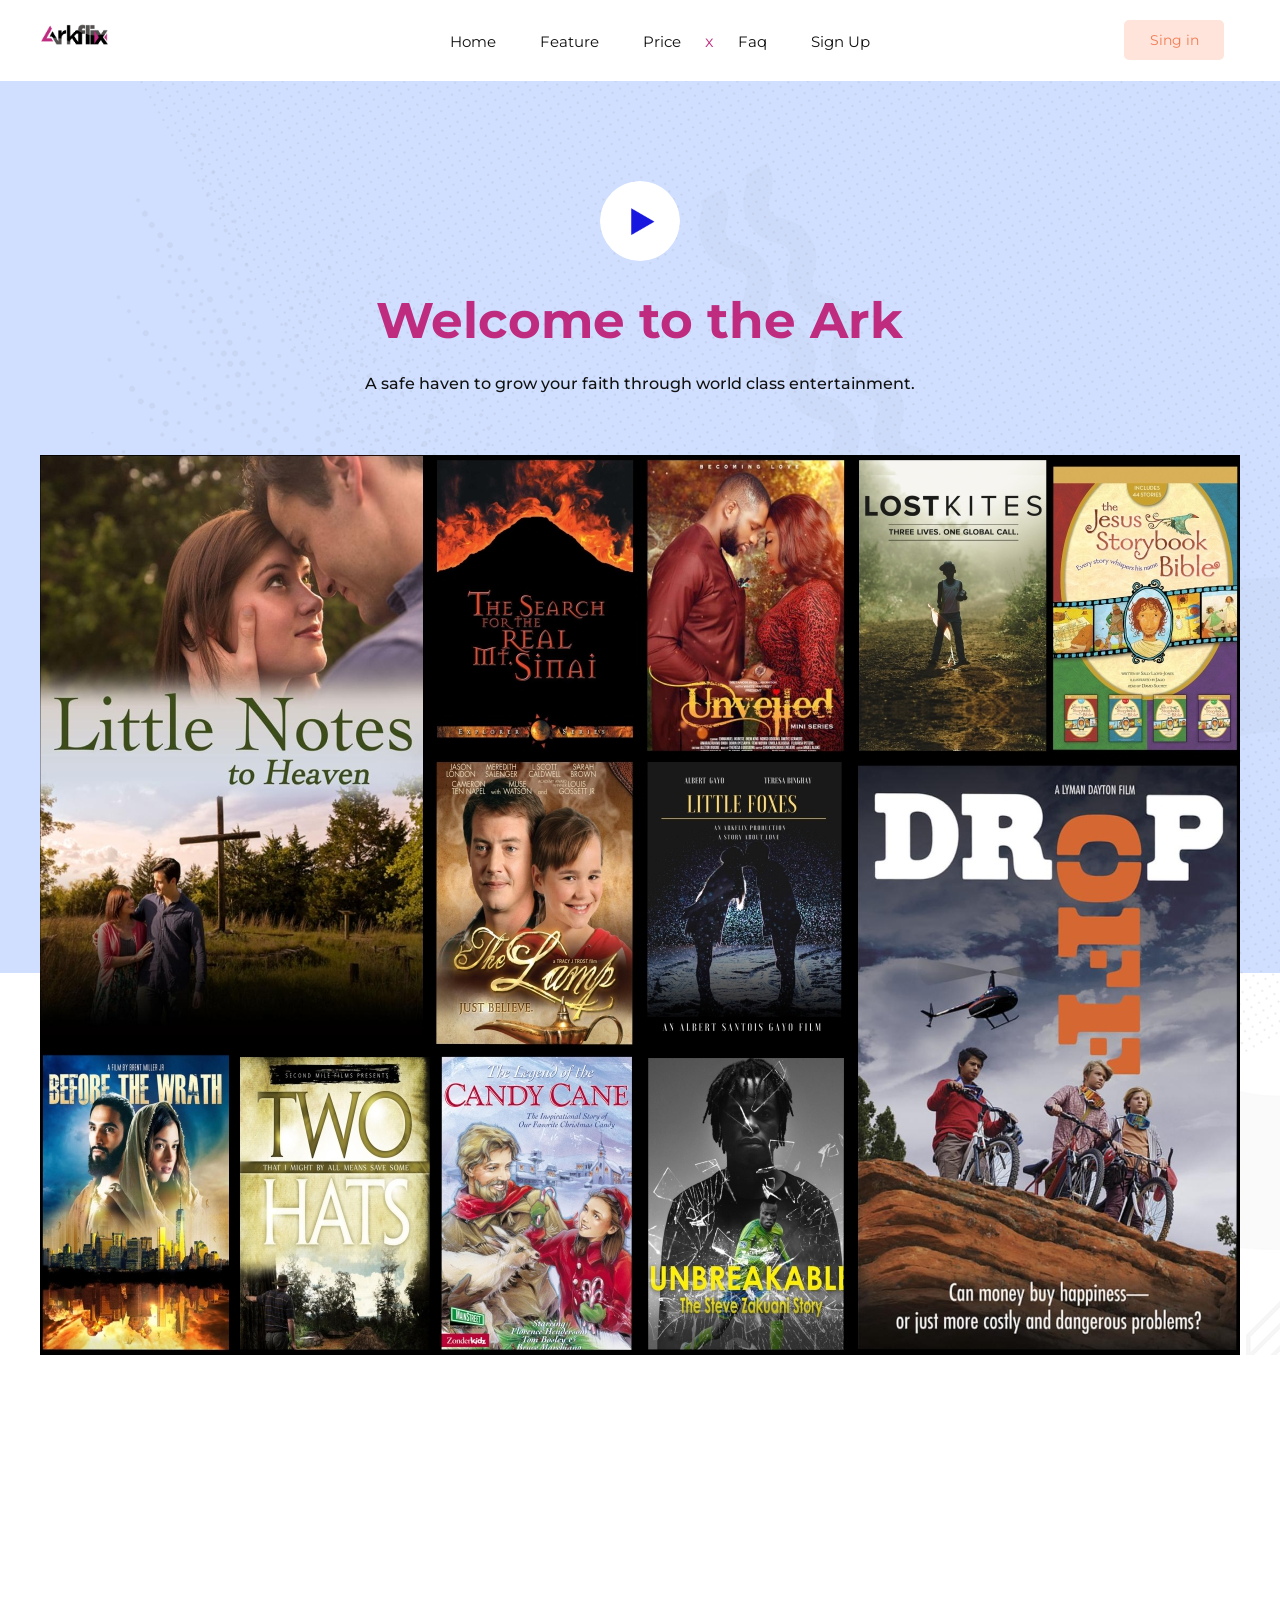
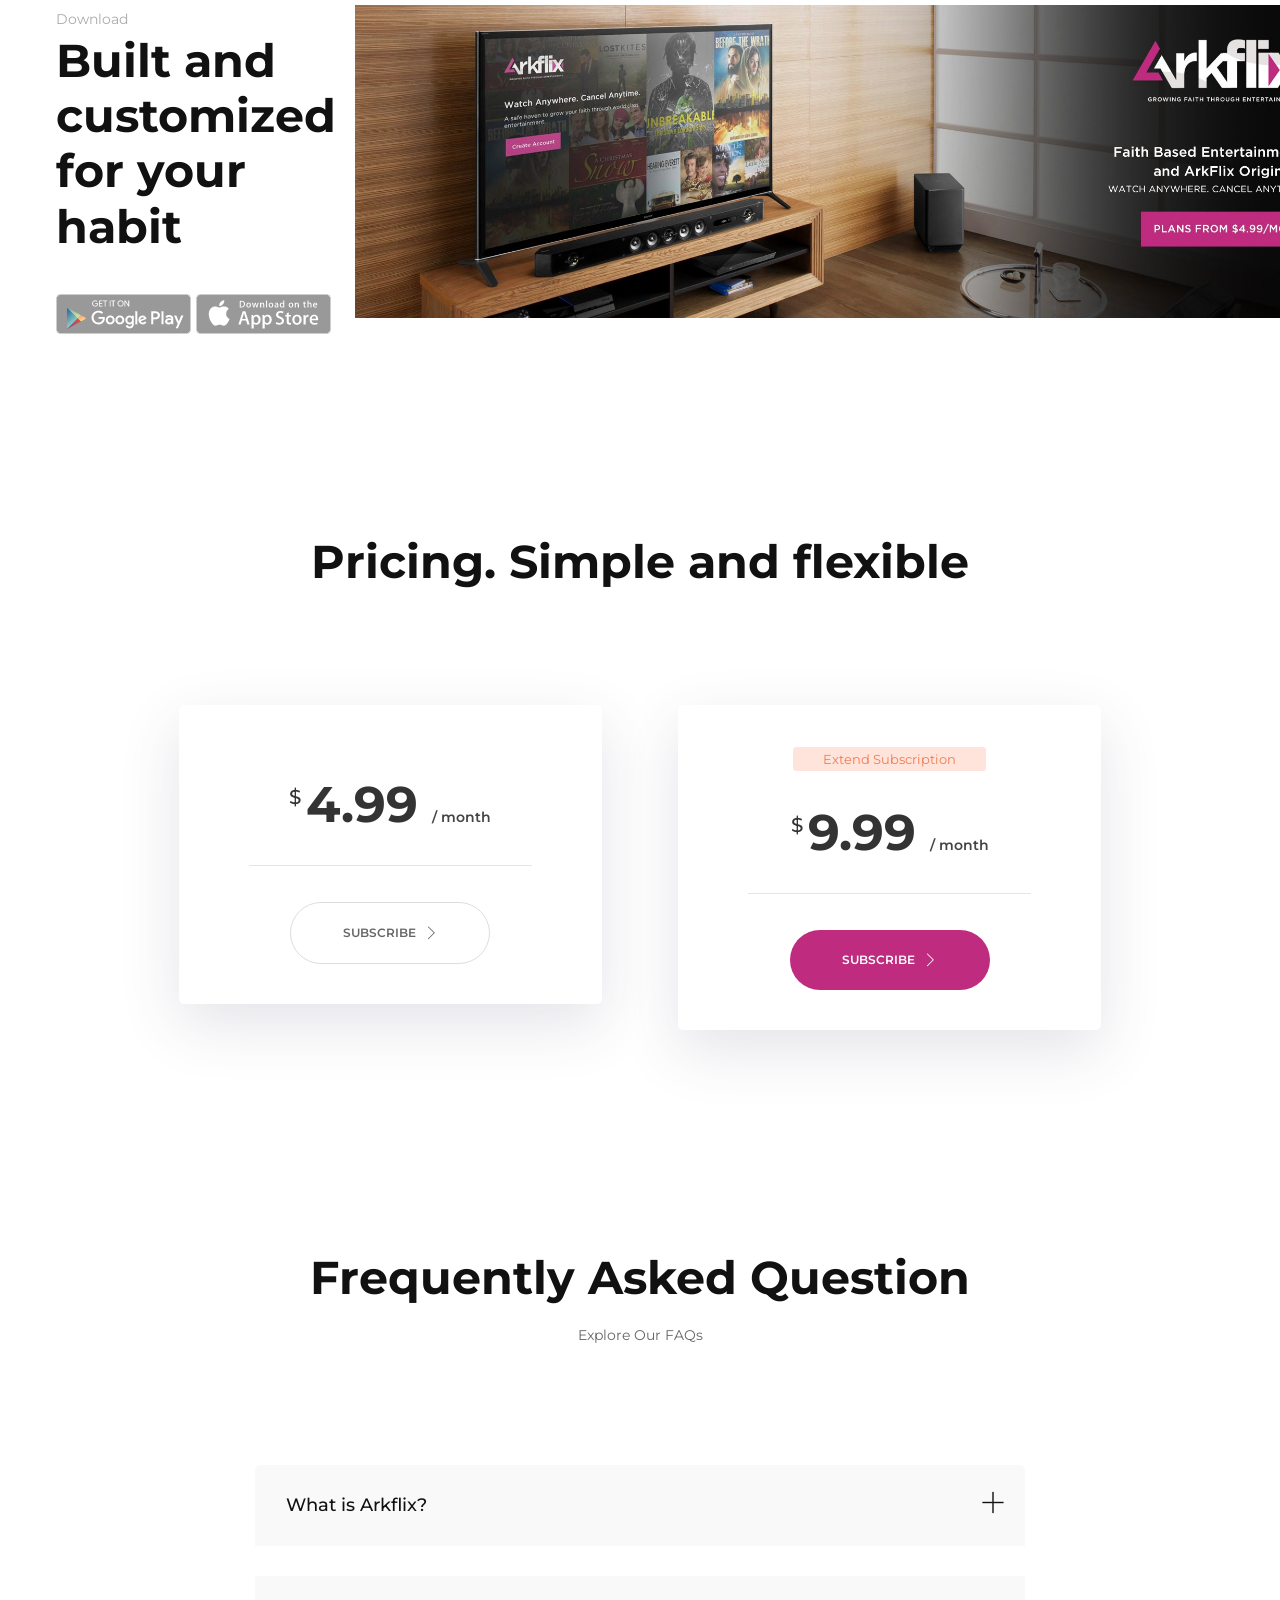
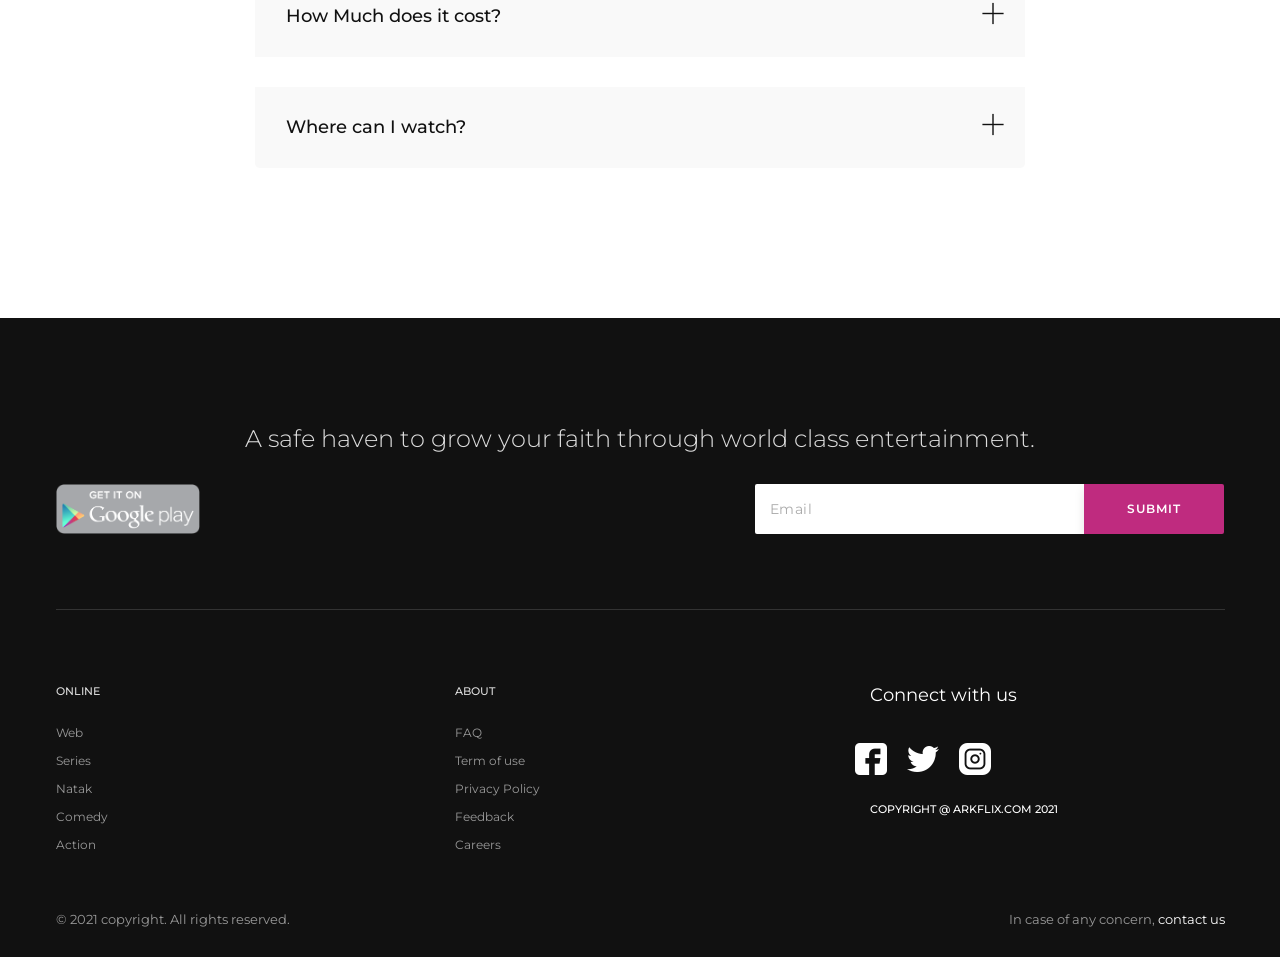
==== commit 04ae7e0a: "Added a new menu Add a menu" ====
--- a/index.html
+++ b/index.html
@@ -43,8 +43,9 @@
                                 <li class="nav-item"><a class="nav-link scroll-tiger" href="#Banner">Home</a></li>
                                 <li class="nav-item"><a class="nav-link scroll-tiger" href="#Feature">Feature</a></li>                                
                                 <li class="nav-item"><a class="nav-link scroll-tiger" href="#Price">Price</a></li>
-                                <!-- <li class="nav-item"><a class="nav-link scroll-tiger" href="#Feedback">Feedback</a></li> -->
+                                x
                                 <li class="nav-item"><a class="nav-link scroll-tiger" href="#Faq">Faq</a></li>
+                                <li class="nav-item"><a class="nav-link scroll-tiger" href="signup.html">Sign Up</a></li>
                             </ul>
                         </div>
 
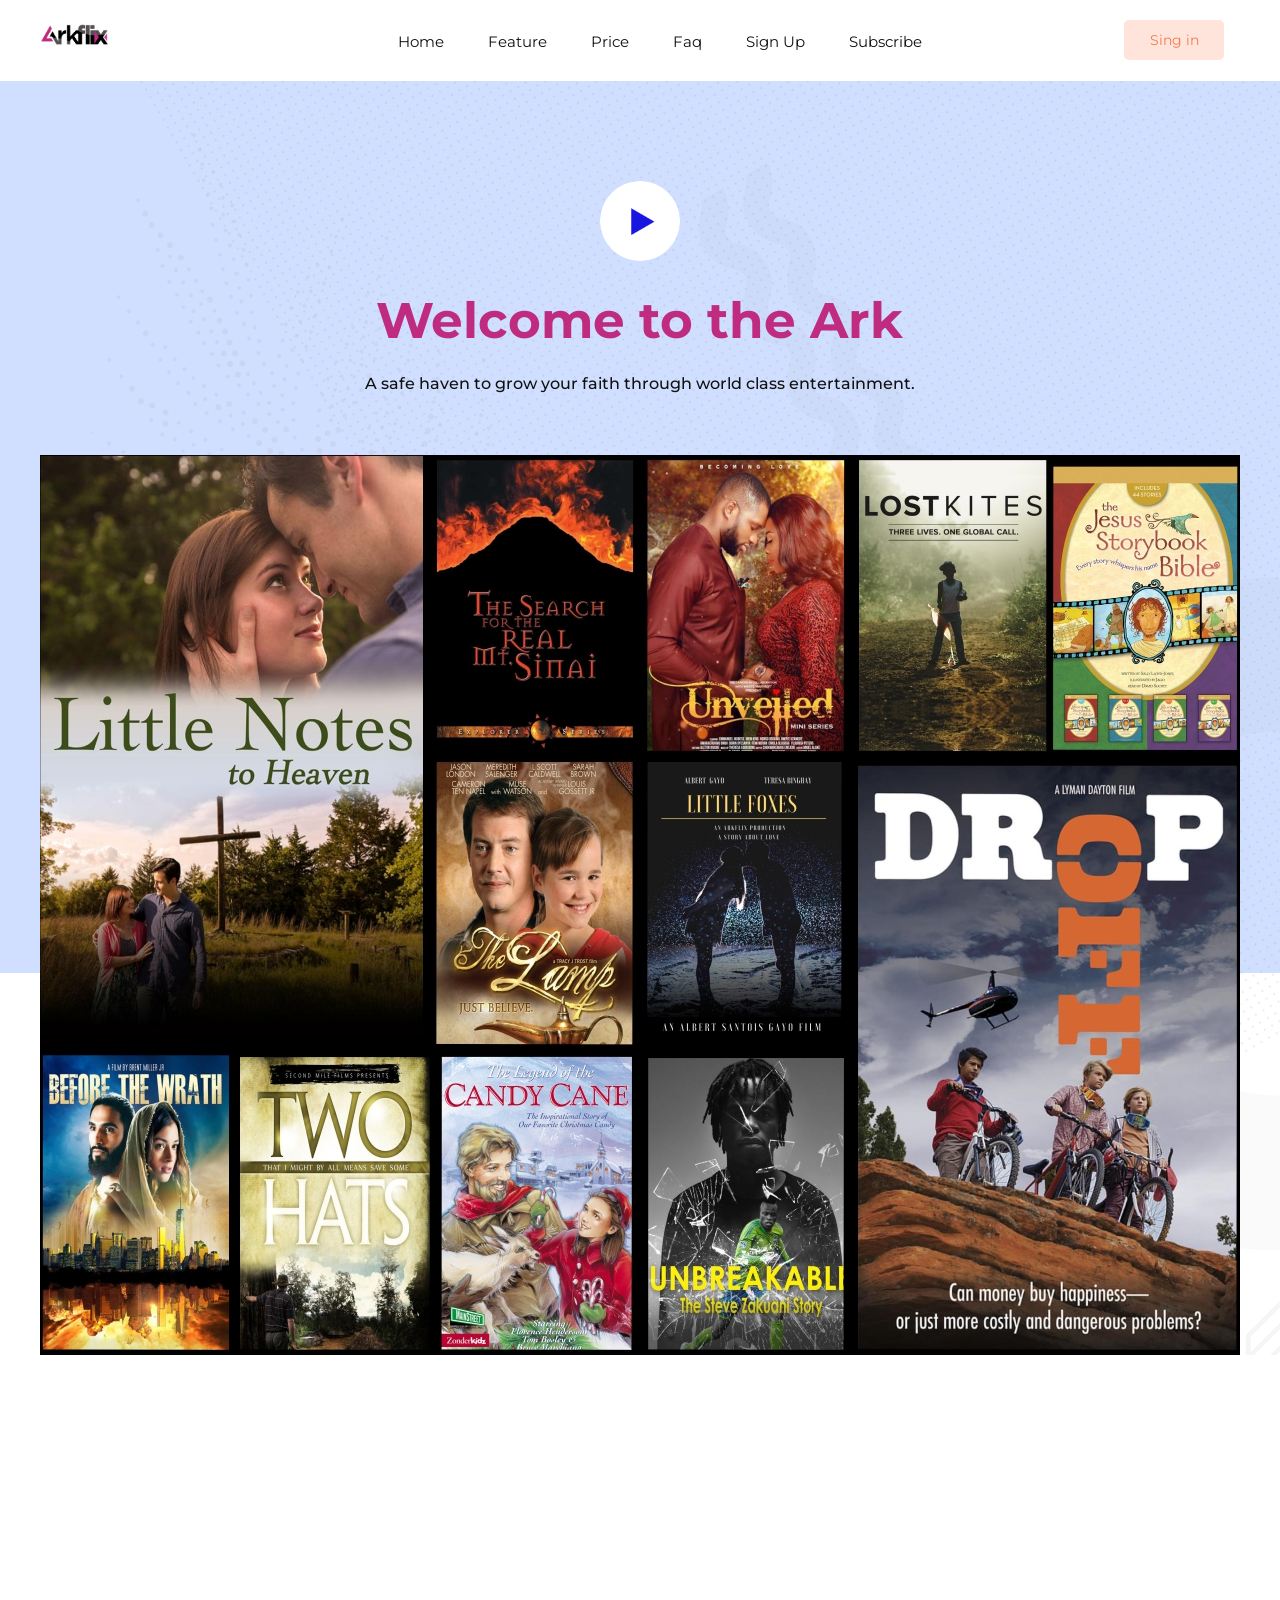
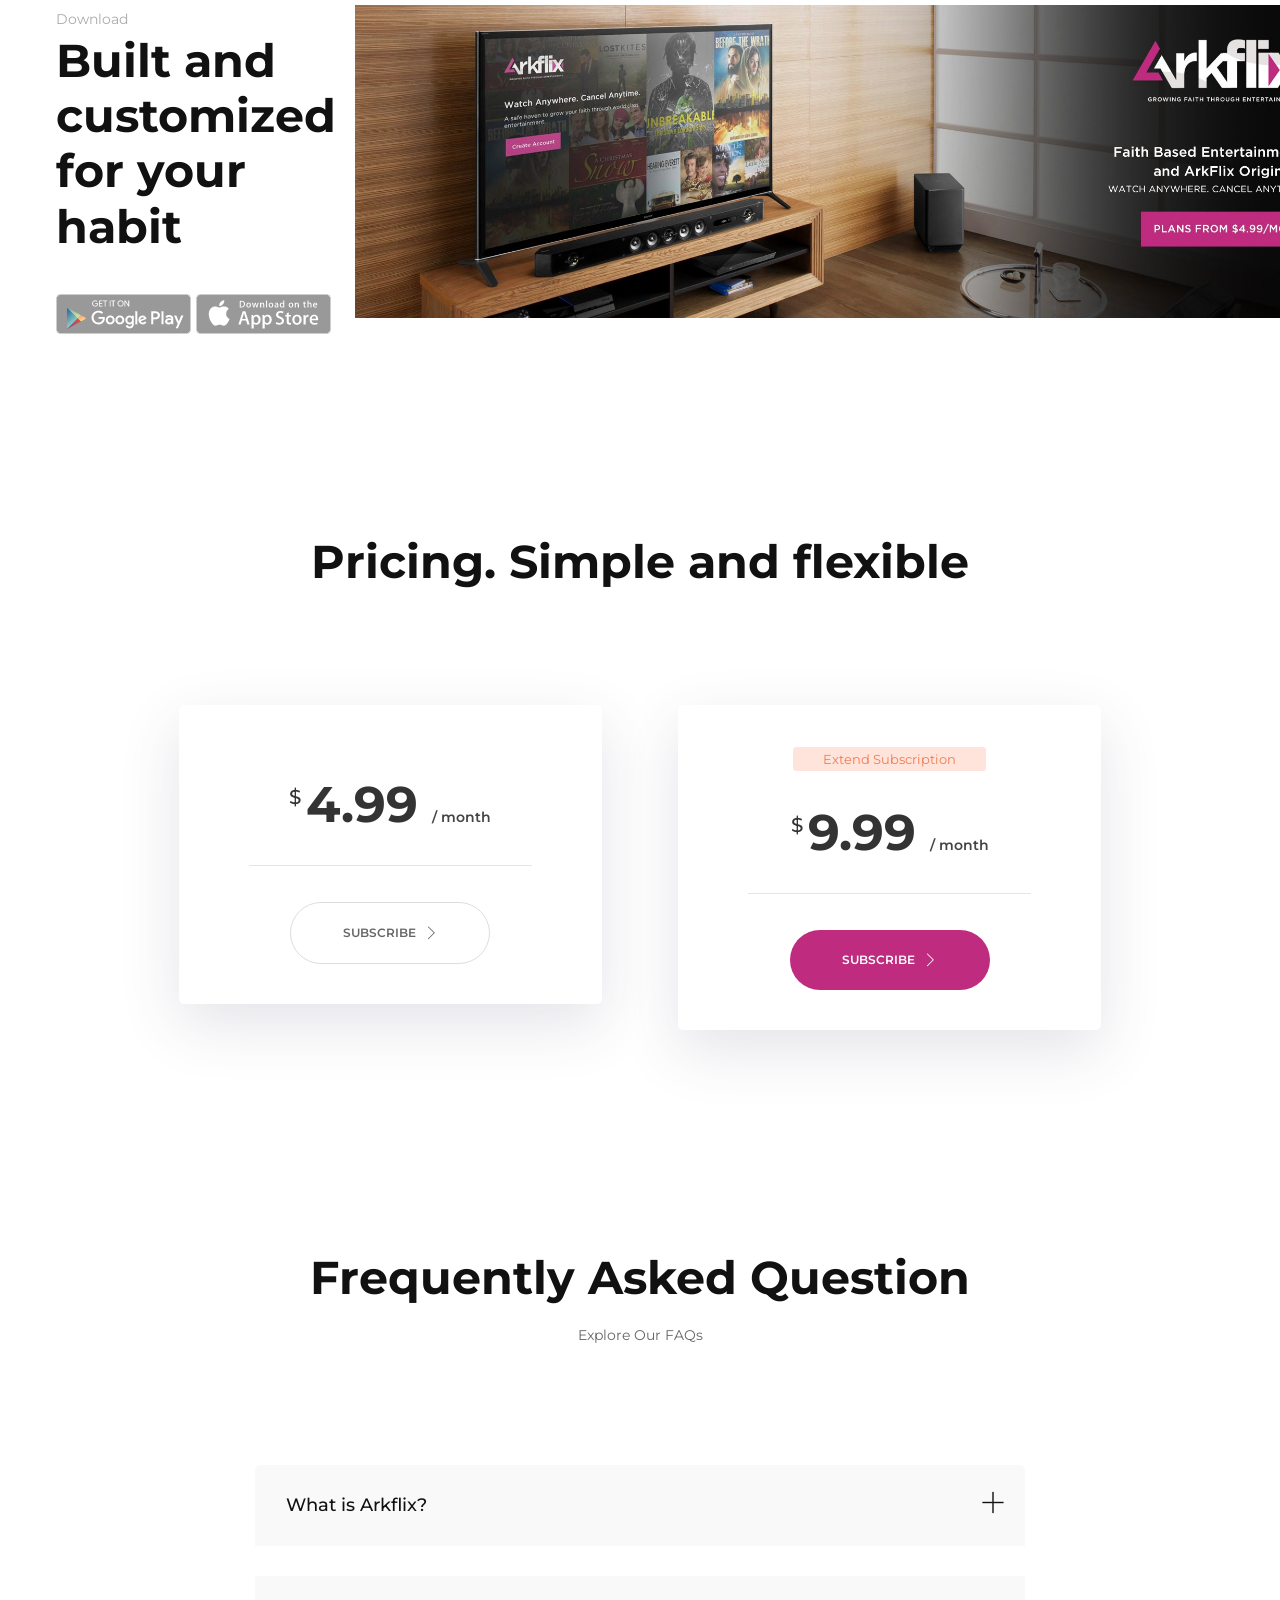
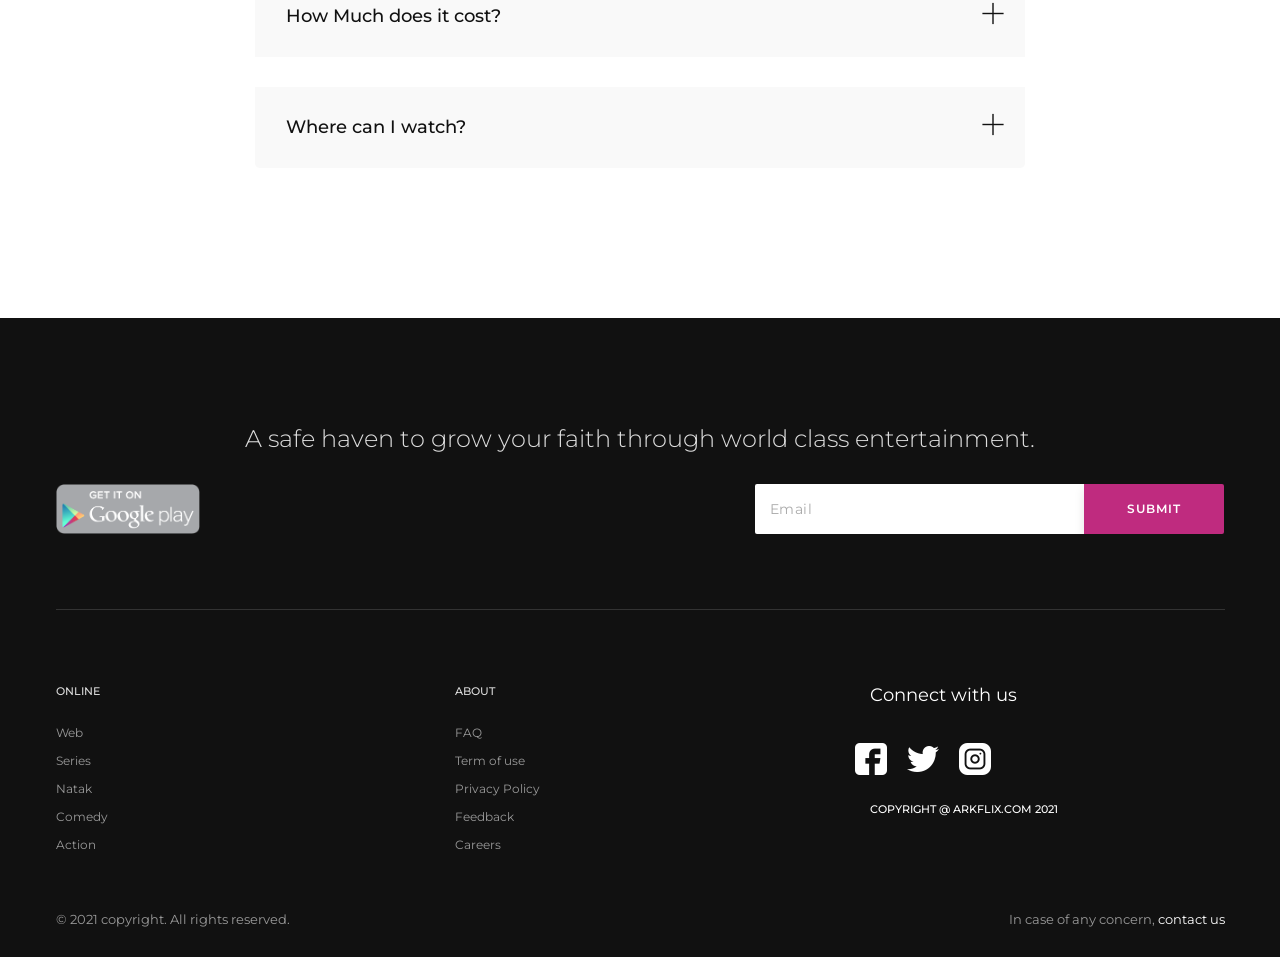
==== commit fad3c95b: "Update index.html Added subscribe button" ====
--- a/index.html
+++ b/index.html
@@ -43,9 +43,10 @@
                                 <li class="nav-item"><a class="nav-link scroll-tiger" href="#Banner">Home</a></li>
                                 <li class="nav-item"><a class="nav-link scroll-tiger" href="#Feature">Feature</a></li>                                
                                 <li class="nav-item"><a class="nav-link scroll-tiger" href="#Price">Price</a></li>
-                                x
+                                
                                 <li class="nav-item"><a class="nav-link scroll-tiger" href="#Faq">Faq</a></li>
                                 <li class="nav-item"><a class="nav-link scroll-tiger" href="signup.html">Sign Up</a></li>
+                                <li class="nav-item"><a class="nav-link scroll-tiger" href="#">Subscribe</a></li>
                             </ul>
                         </div>
 
